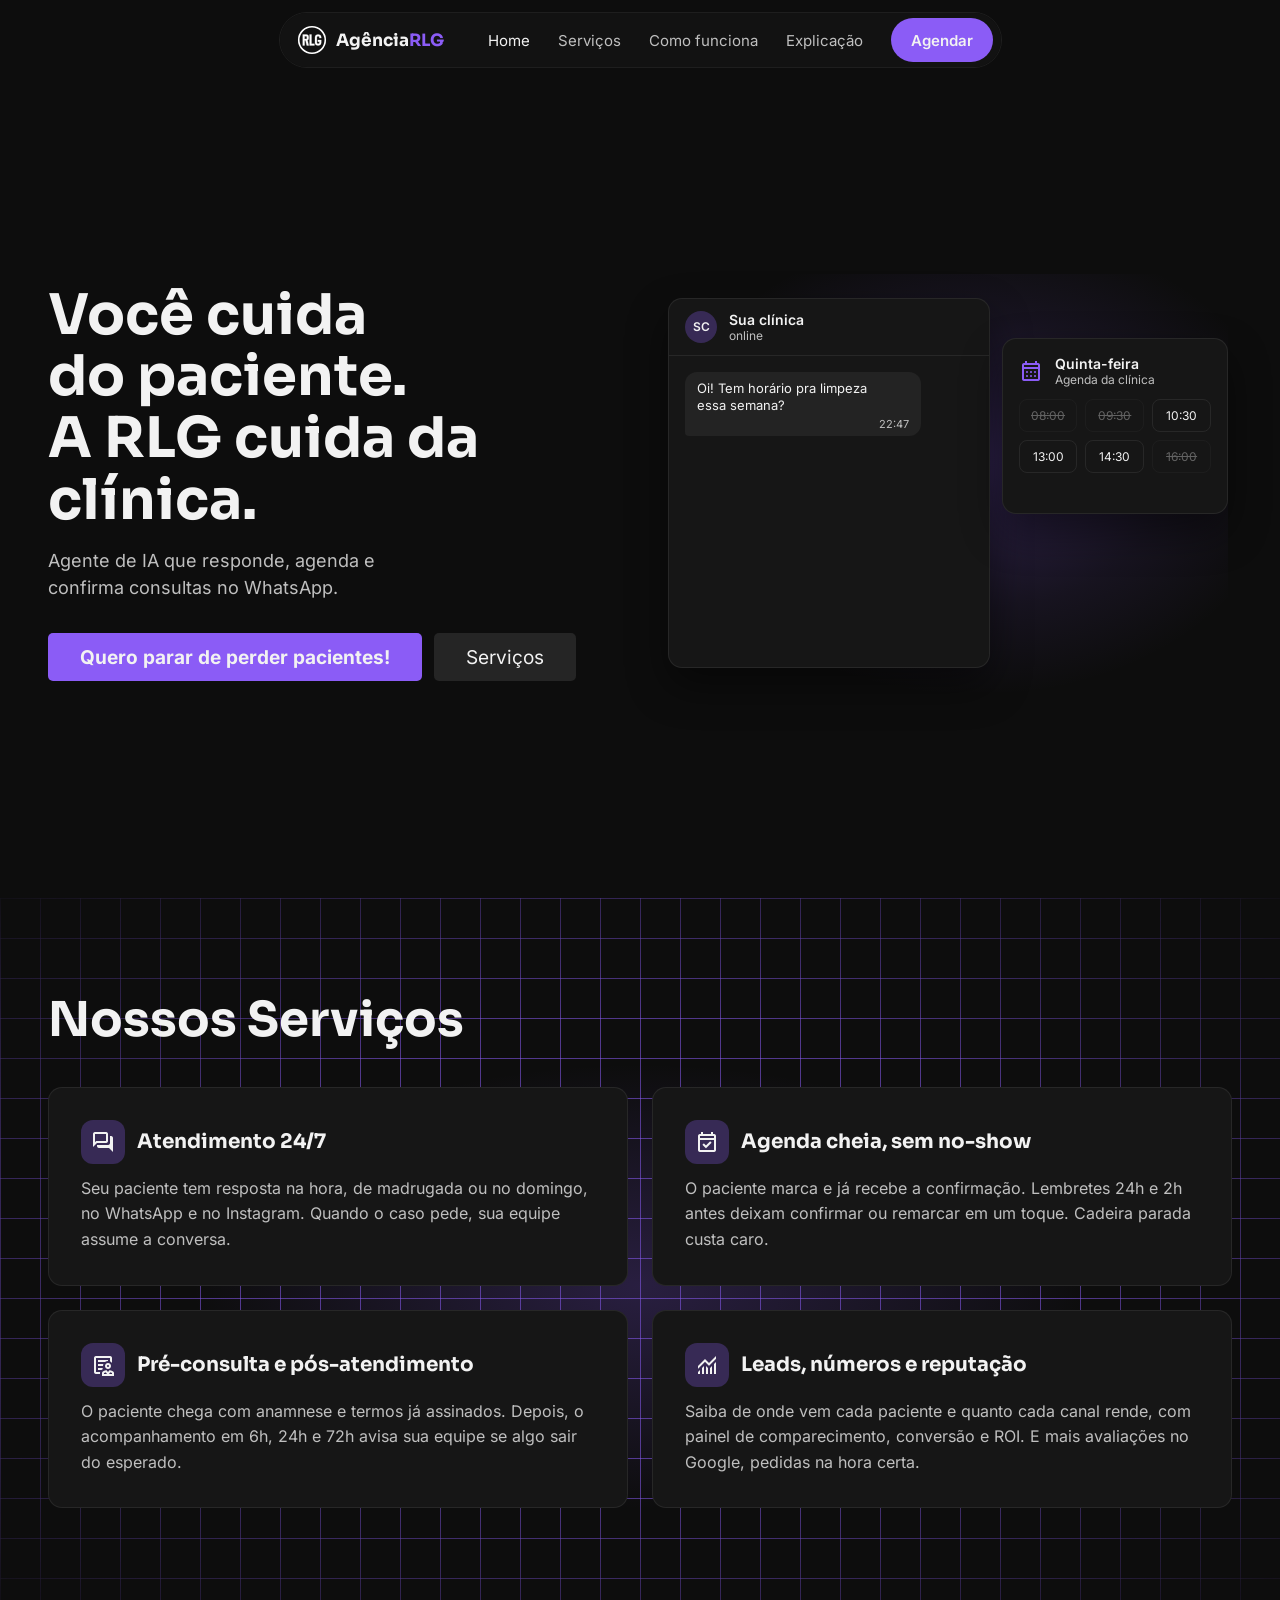
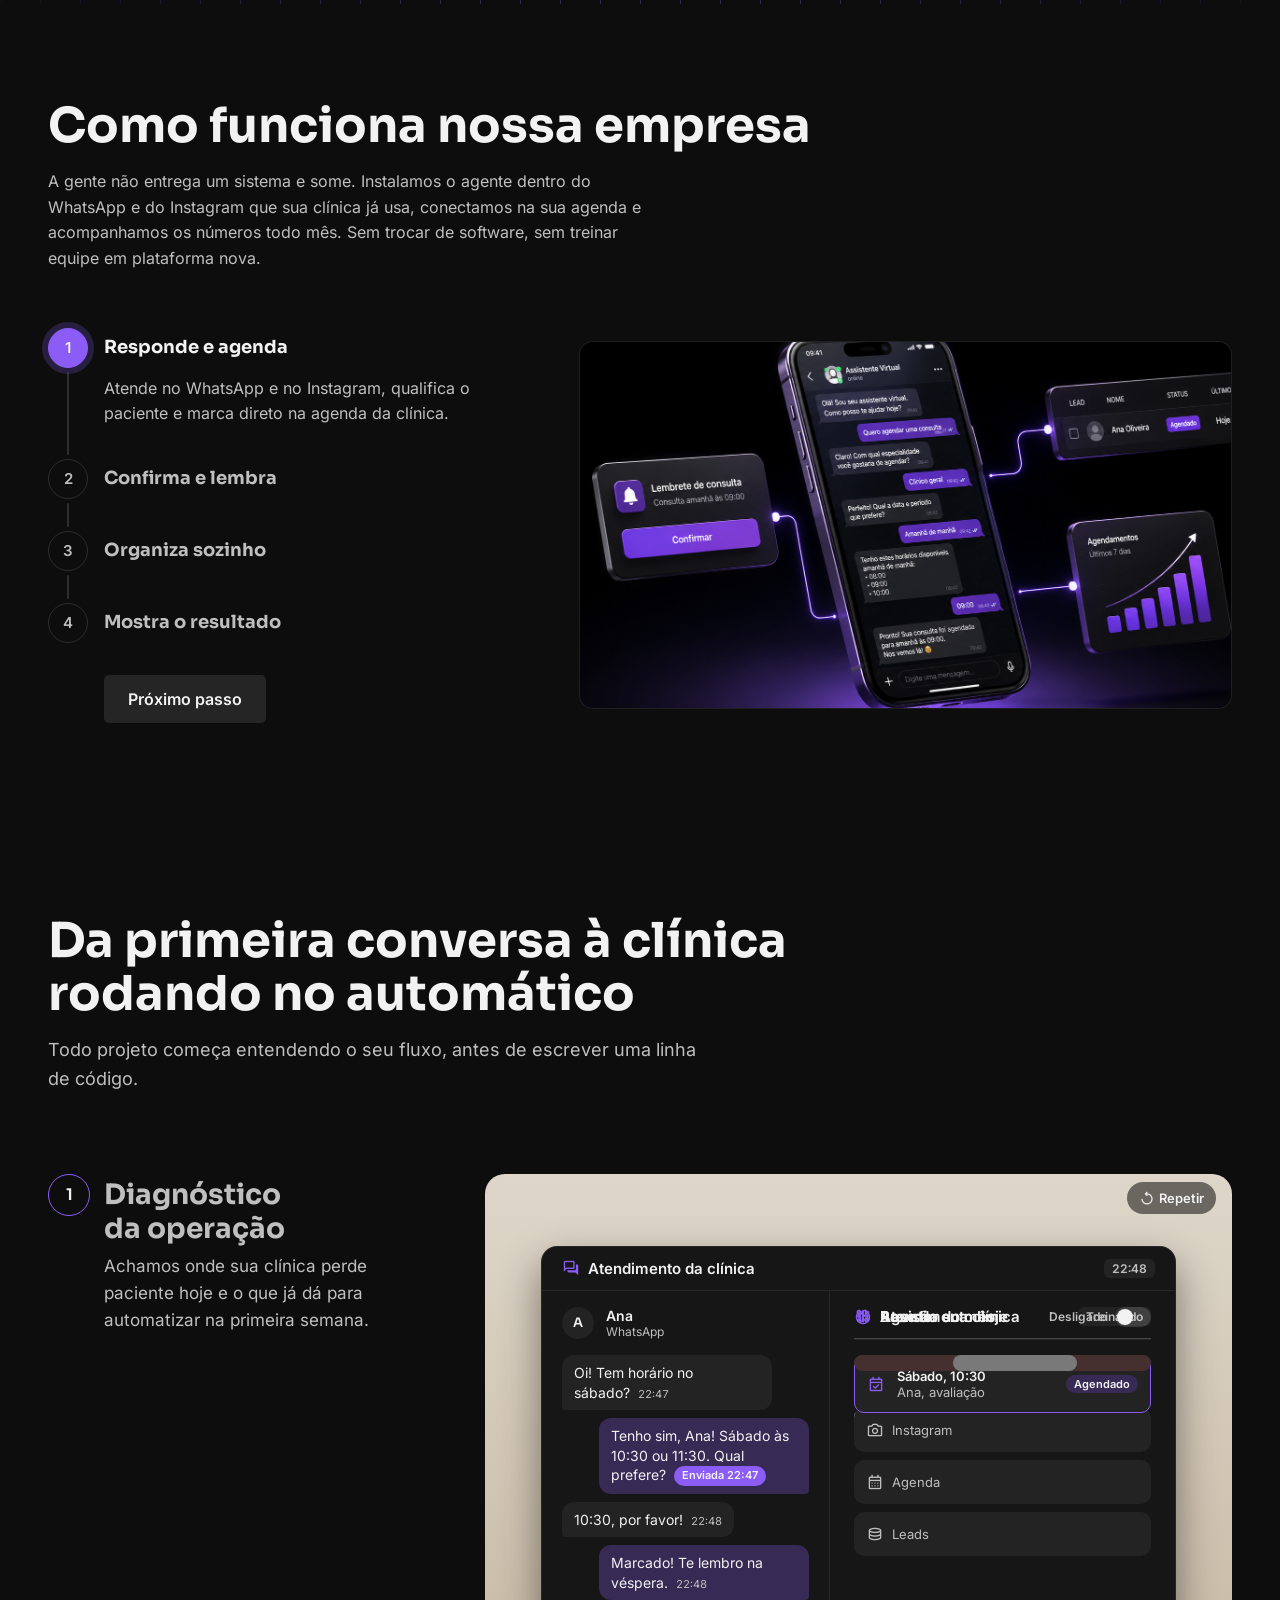
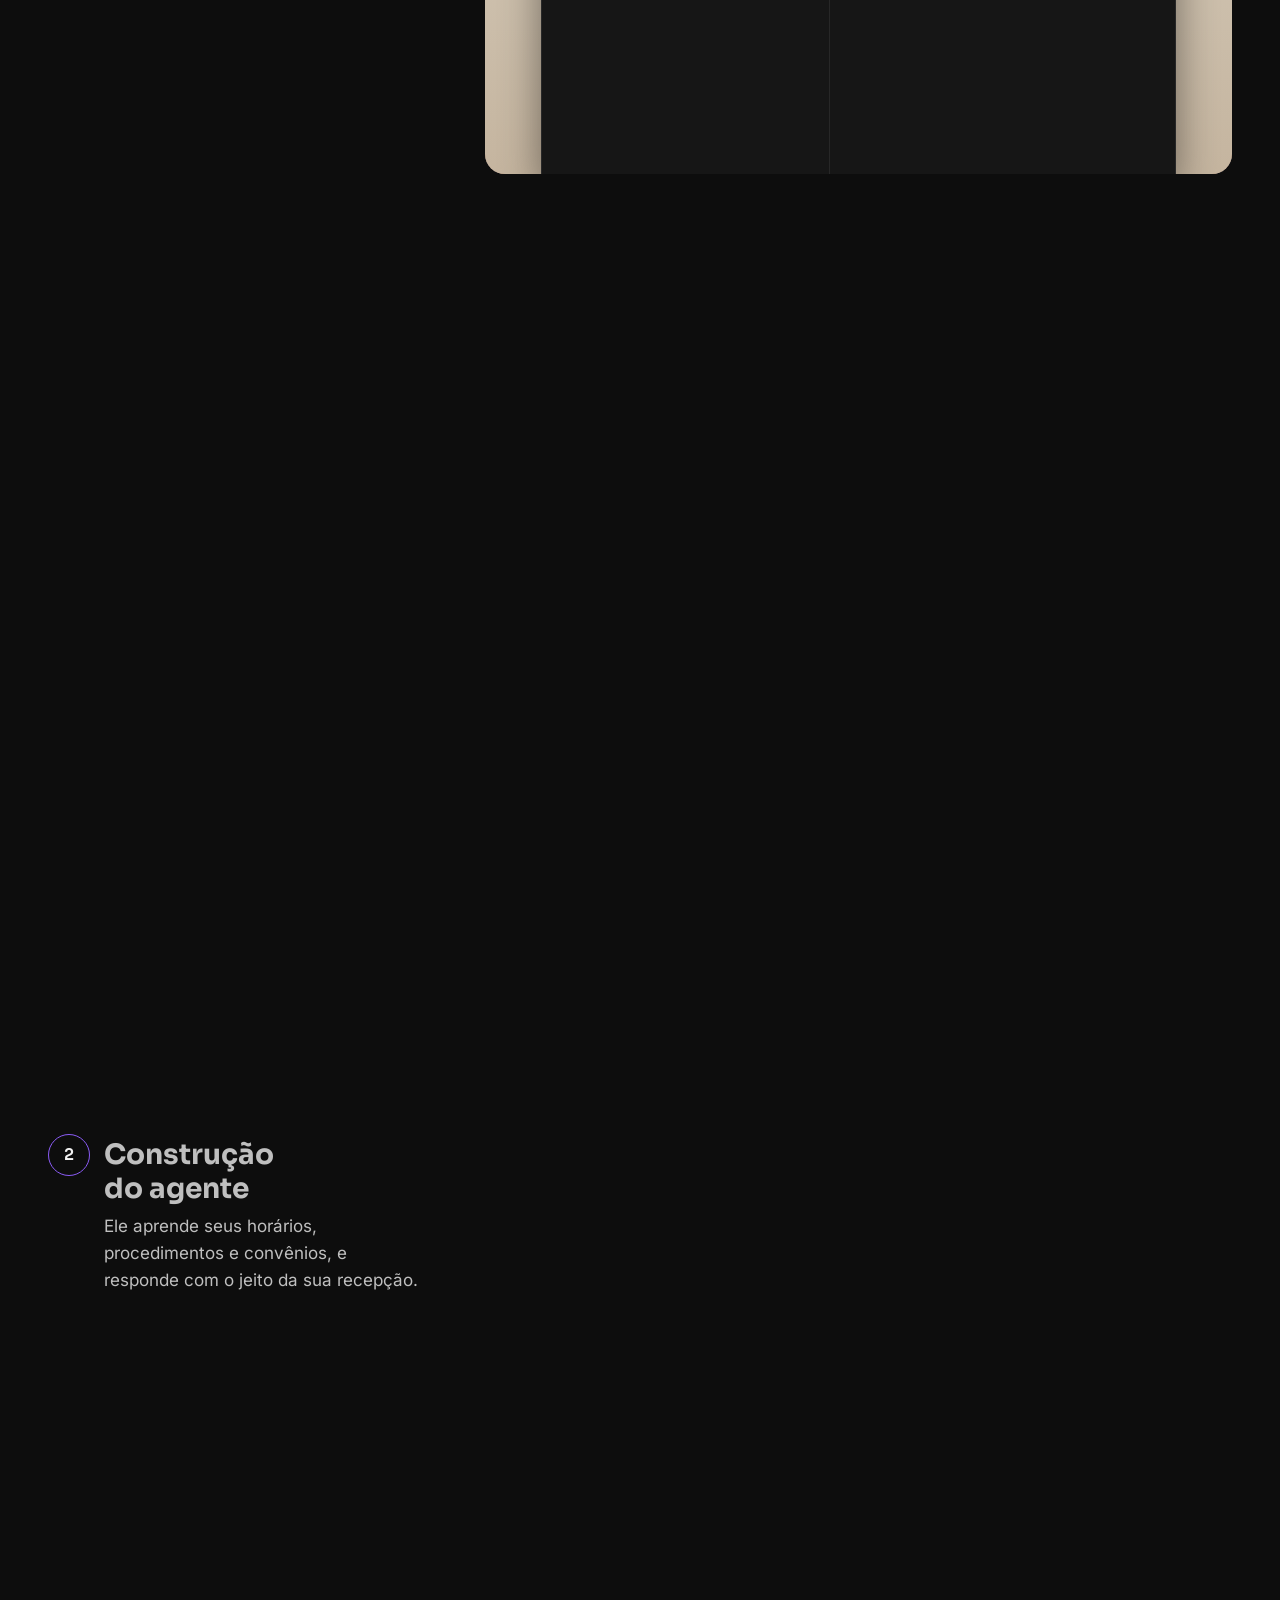
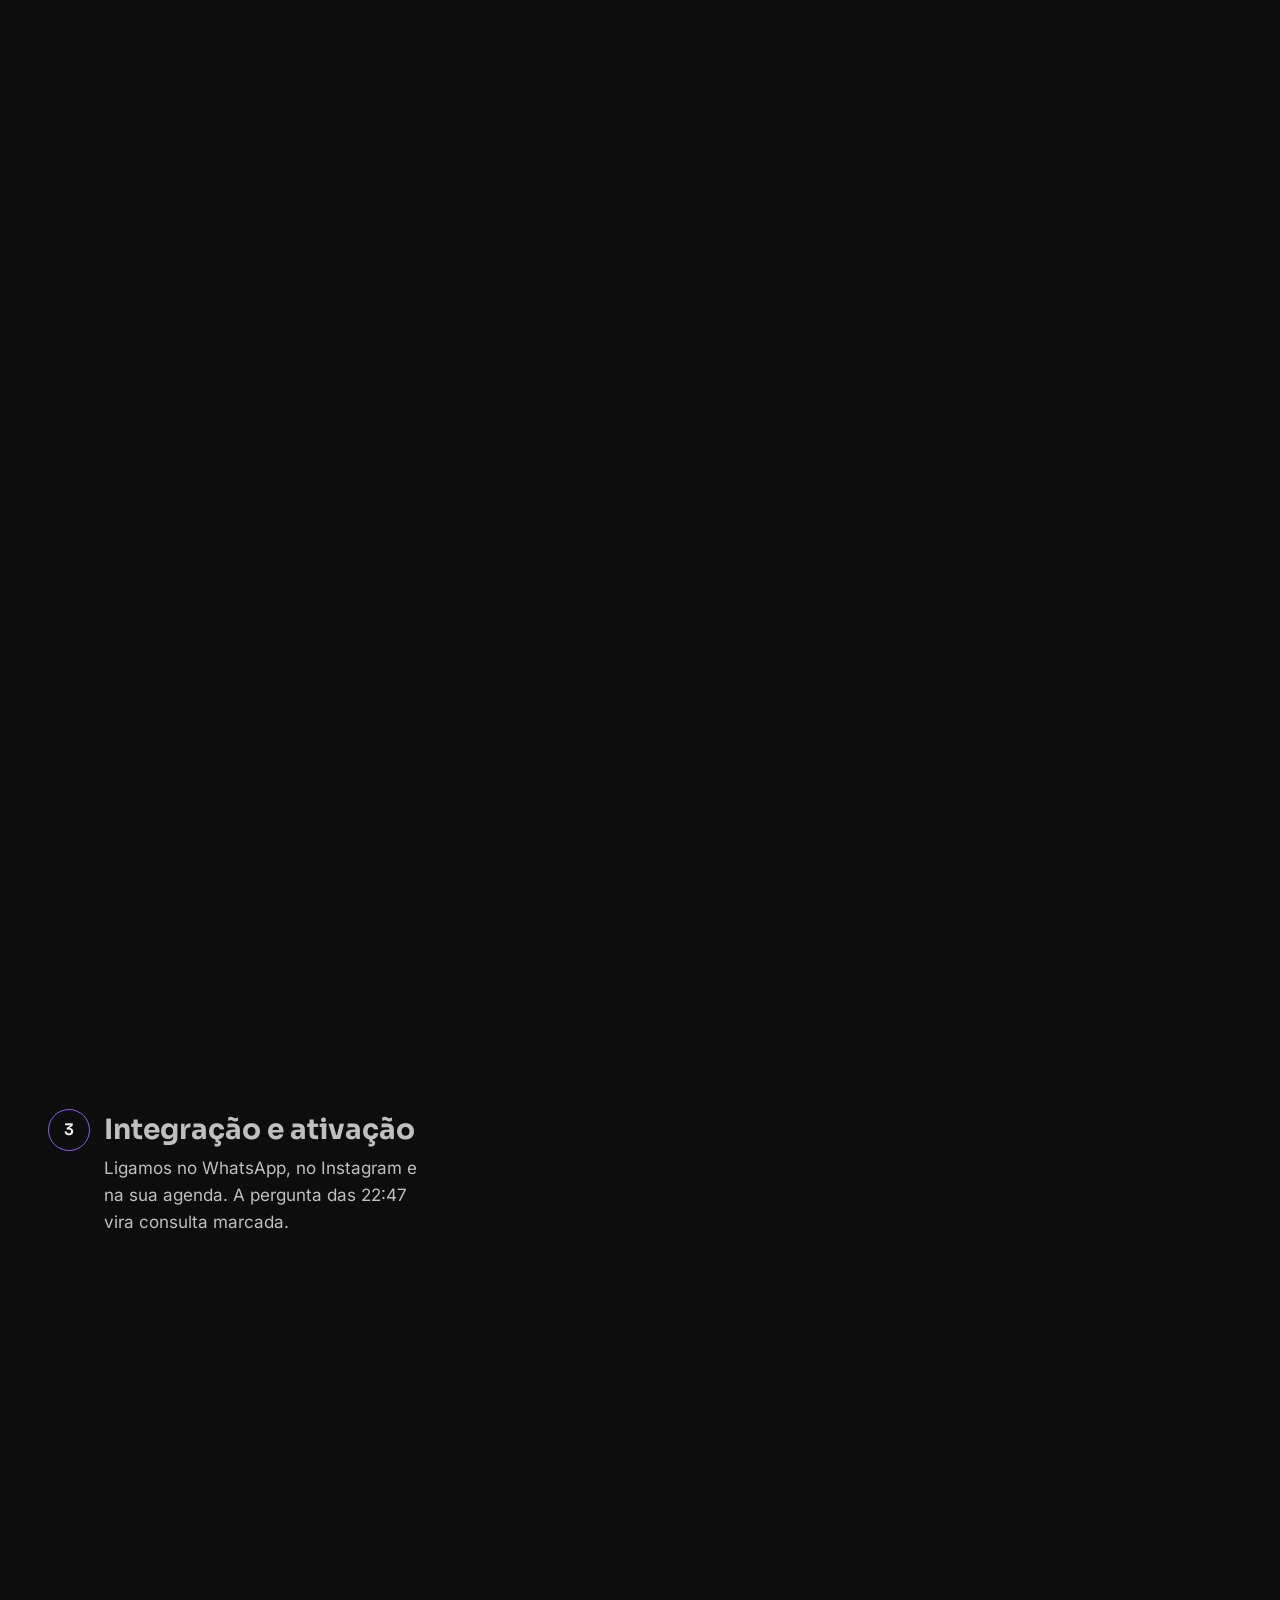
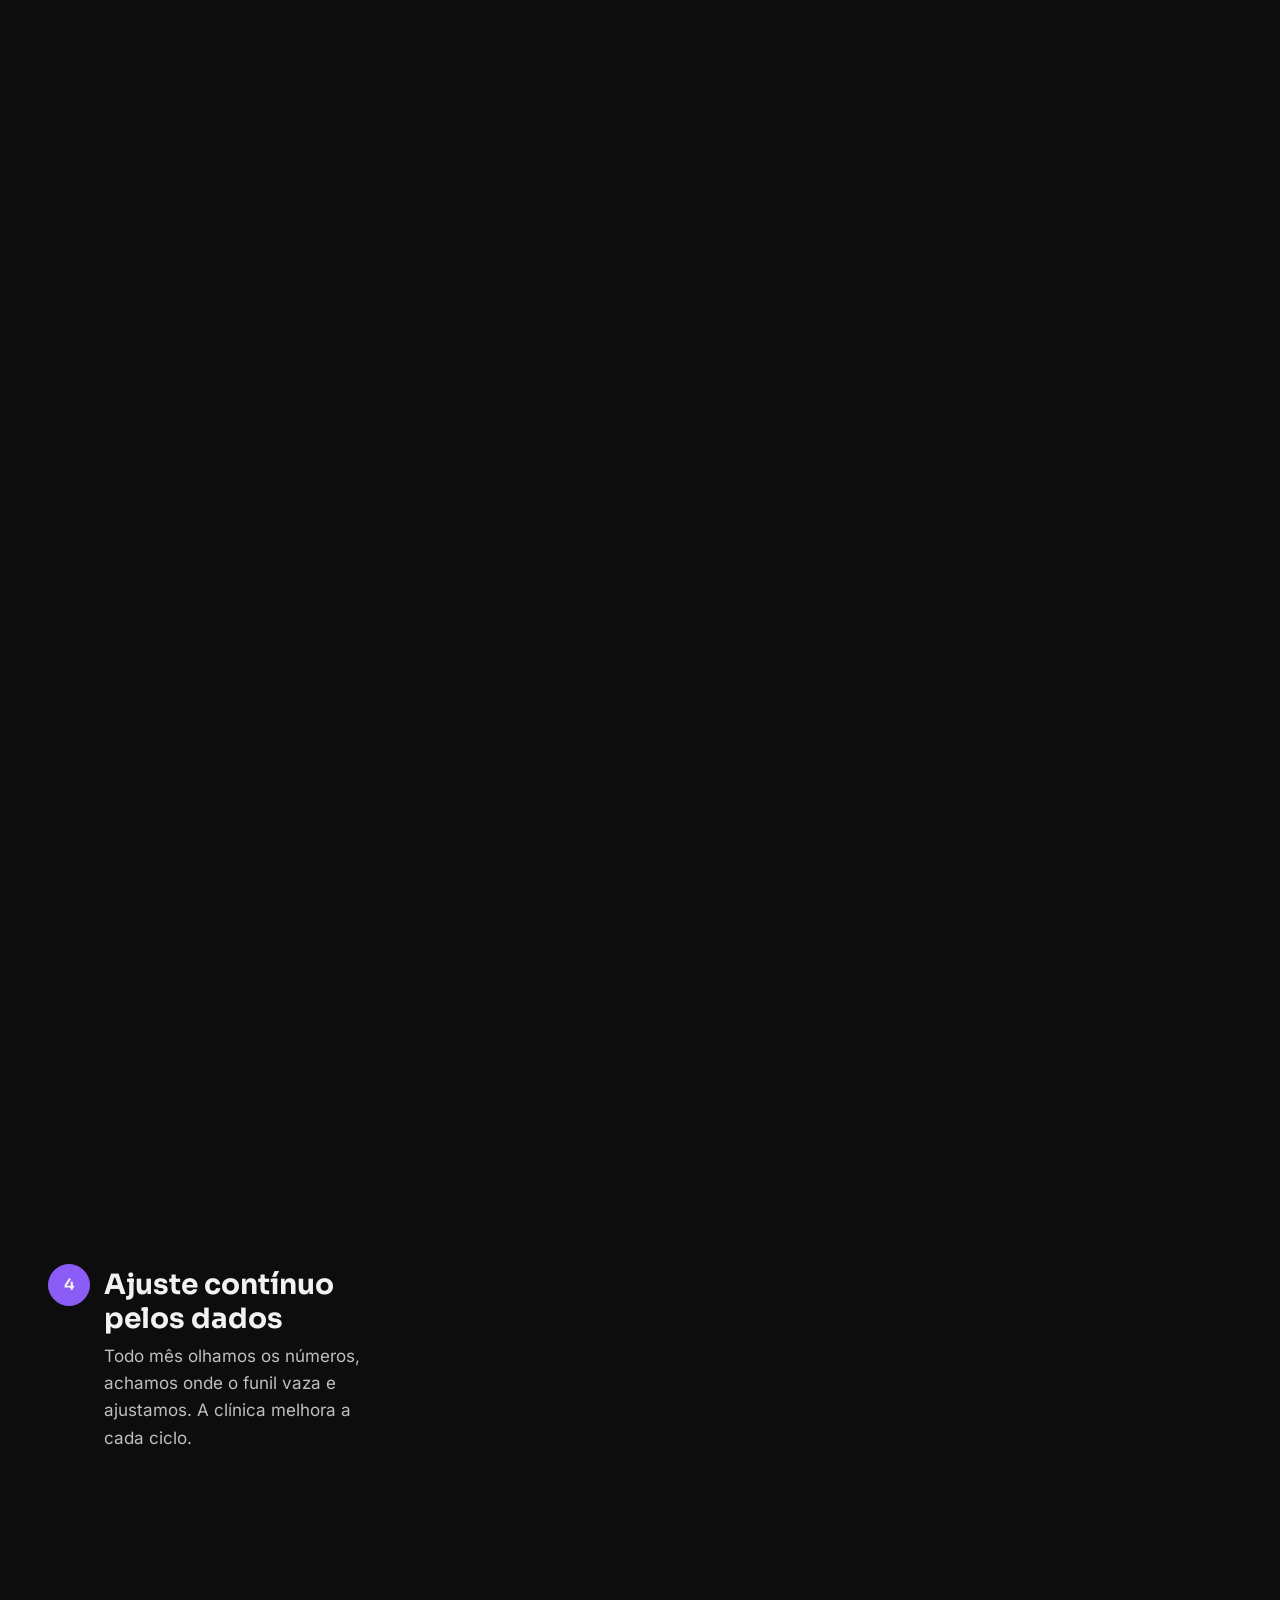
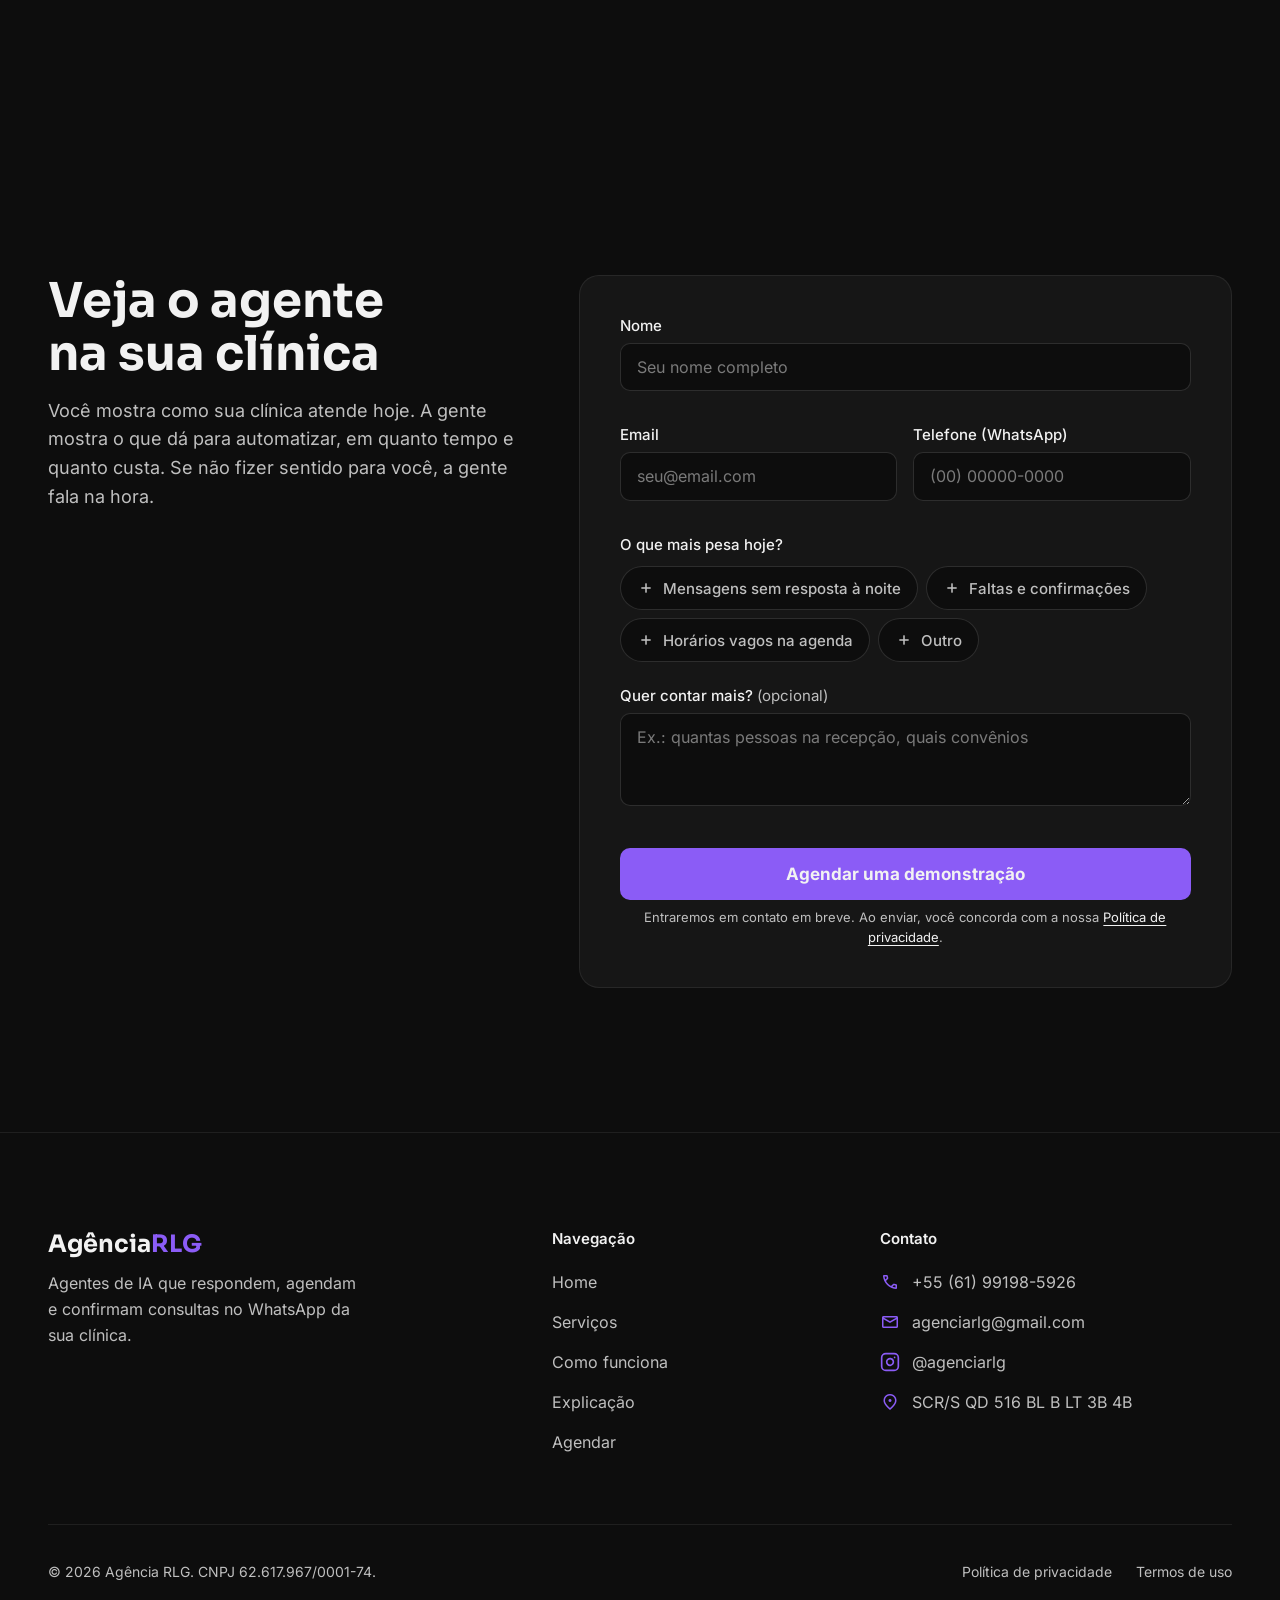
==== index.html @ c3119e82 "feat: logos oficiais da RLG no topo, favicons, icones e previa de link - Logo RLG no circulo (imagen" ====
<!DOCTYPE html>
<html lang="pt-br">
<head>
    <meta charset="UTF-8">
    <meta name="viewport" content="width=device-width, initial-scale=1.0">
    <title>Agência RLG</title>
    <meta name="description" content="Agentes de IA que respondem, agendam e confirmam consultas no WhatsApp da sua clínica.">
    <link rel="stylesheet" href="estilos/style.css">
    <link rel="stylesheet" href="estilos/telaGrande.css" media="screen">
    <link rel="stylesheet" href="estilos/home.css">
    <link rel="stylesheet" href="estilos/servicos.css">
    <link rel="stylesheet" href="estilos/como-funciona.css">
    <link rel="stylesheet" href="estilos/explicacao.css">
    <link rel="stylesheet" href="estilos/agendar.css">
    <link rel="stylesheet" href="estilos/topo.css">
    <link rel="stylesheet" href="estilos/rodape.css">
    <link rel="icon" href="imagens/logo/favicon.ico" sizes="any">
    <link rel="icon" href="imagens/logo/favicon.svg" type="image/svg+xml">
    <link rel="apple-touch-icon" href="imagens/logo/apple-touch-icon.png">
    <link rel="manifest" href="site.webmanifest">
    <meta name="theme-color" content="#0D0D0D">
    <meta property="og:type" content="website">
    <meta property="og:site_name" content="Agência RLG">
    <meta property="og:title" content="Agência RLG">
    <meta property="og:description" content="Agentes de IA que respondem, agendam e confirmam consultas no WhatsApp da sua clínica.">
    <meta property="og:url" content="https://www.agenciarlg.com/">
    <meta property="og:image" content="https://www.agenciarlg.com/imagens/logo/og-image-1200x630.png">
    <meta property="og:image:width" content="1200">
    <meta property="og:image:height" content="630">
    <meta property="og:image:alt" content="Logo da Agência RLG: as letras RLG dentro de um círculo">
    <meta name="twitter:card" content="summary_large_image">
    <!-- Fontes no próprio site (estilos/fontes.css): nenhum dado do visitante vai ao Google -->
    <link rel="preload" href="fontes/inter-latin.woff2" as="font" type="font/woff2" crossorigin>
    <link rel="preload" href="fontes/sora-latin.woff2" as="font" type="font/woff2" crossorigin>
    <link rel="stylesheet" href="estilos/fontes.css">
</head>
<body>
    <header class="topo">
        <nav class="topo-pilula" aria-label="Principal">
            <a href="#home" class="topo-marca" aria-label="Agência RLG, voltar ao início">
                <img src="imagens/logo/rlg-white.svg" alt="" width="32" height="32">
                <span class="topo-nome" aria-hidden="true">Agência<span>RLG</span></span>
            </a>

            <button id="btn-menu" class="topo-botao-menu" type="button" aria-expanded="false" aria-controls="menu-links" aria-label="Abrir menu">
                <span class="linha"></span>
                <span class="linha"></span>
                <span class="linha"></span>
            </button>

            <div id="menu-links" class="topo-menu">
                <ul class="topo-links">
                    <li><a href="#home">Home</a></li>
                    <li><a href="#servicos">Serviços</a></li>
                    <li><a href="#como-funciona">Como funciona</a></li>
                    <li><a href="#explicacao">Explicação</a></li>
                </ul>
                <span class="topo-indicador" aria-hidden="true"></span>

                <a href="#call" class="topo-cta">Agendar</a>

                <div class="topo-contato">
                    <p class="topo-contato-rotulo">Prefere falar direto?</p>
                    <a href="tel:+5561991985926"><span class="material-symbols-outlined" aria-hidden="true">call</span> +55 (61) 99198-5926</a>
                    <a href="https://www.instagram.com/agenciarlg" target="_blank" rel="noopener noreferrer">
                        <svg aria-hidden="true" xmlns="http://www.w3.org/2000/svg" width="20" height="20" viewBox="0 0 24 24" fill="none" stroke="currentColor" stroke-width="2" stroke-linecap="round" stroke-linejoin="round"><rect x="2" y="2" width="20" height="20" rx="5" ry="5"></rect><path d="M16 11.37A4 4 0 1 1 12.63 8 4 4 0 0 1 16 11.37z"></path><line x1="17.5" y1="6.5" x2="17.51" y2="6.5"></line></svg>
                        @agenciarlg
                    </a>
                </div>
            </div>
        </nav>
    </header>
    <div class="topo-veu" hidden></div>

    <main>
        <section id="home">
            <div class="home-inner">
                <div class="conteudo-home">
                    <h1 class="titulo">Você cuida do paciente.<br> A RLG cuida da clínica.</h1>
                    <p>Agente de IA que <span class="verbo" data-verbo="responde">responde</span>, <span class="verbo" data-verbo="agenda">agenda</span> e <span class="verbo" data-verbo="confirma">confirma</span> consultas no WhatsApp.</p>
                    <div class="butao">
                        <a href="#call" class="ctf">Quero parar de perder pacientes!</a>
                        <a href="#servicos" class="btn-sec">Serviços</a>
                    </div>
                </div>

                <!-- Animação: o agente responde no WhatsApp, agenda o horário e confirma.
                     Sem JS (ou com menos movimento) aparece o estado final, estático. -->
                <div class="home-visual" aria-hidden="true">
                    <div class="chat">
                        <div class="chat-topo">
                            <span class="chat-avatar">SC</span>
                            <div>
                                <p class="chat-nome">Sua clínica</p>
                                <p class="chat-status">online</p>
                            </div>
                        </div>

                        <div class="chat-corpo">
                            <div class="balao paciente surge" data-passo="1">
                                Oi! Tem horário pra limpeza essa semana?
                                <span class="hora">22:47</span>
                            </div>

                            <div class="slot-mensagem">
                                <div class="digitando surge" data-passo="2" data-ate="3"><i></i><i></i><i></i></div>
                                <div class="balao agente surge" data-passo="3" data-verbo-passo="responde">
                                    Oi, Ana! Tenho quinta às 10:30 ou 14:30. Qual fica melhor?
                                    <span class="hora">22:47</span>
                                </div>
                            </div>

                            <div class="balao paciente surge" data-passo="4">
                                10:30, por favor
                                <span class="hora">22:48</span>
                            </div>

                            <!-- Só no celular: o passo "agenda" aparece dentro da conversa -->
                            <p class="chat-agendado surge" data-passo="5">
                                <span class="material-symbols-outlined">event_available</span>
                                Consulta agendada: quinta, 10:30
                            </p>

                            <div class="slot-mensagem">
                                <div class="digitando surge" data-passo="6" data-ate="7"><i></i><i></i><i></i></div>
                                <div class="balao agente surge" data-passo="7" data-verbo-passo="confirma">
                                    Pronto, consulta confirmada! Quinta, 10:30. Te lembro na véspera.
                                    <span class="hora">22:48 <span class="material-symbols-outlined lido">done_all</span></span>
                                </div>
                            </div>
                        </div>
                    </div>

                    <div class="agenda">
                        <div class="agenda-topo">
                            <span class="material-symbols-outlined">calendar_month</span>
                            <div>
                                <p class="agenda-titulo">Quinta-feira</p>
                                <p class="agenda-sub">Agenda da clínica</p>
                            </div>
                        </div>
                        <ul class="agenda-horarios">
                            <li class="ocupado">08:00</li>
                            <li class="ocupado">09:30</li>
                            <li class="horario-alvo marca" data-passo="5" data-verbo-passo="agenda">10:30</li>
                            <li>13:00</li>
                            <li>14:30</li>
                            <li class="ocupado">16:00</li>
                        </ul>
                        <p class="agenda-marcado surge" data-passo="5"><span class="material-symbols-outlined">event_available</span> Ana, limpeza às 10:30</p>
                    </div>

                    <div class="aviso surge" data-passo="8">
                        <span class="material-symbols-outlined">notifications_active</span>
                        <div>
                            <p class="aviso-titulo">Lembrete programado</p>
                            <p class="aviso-sub">Quarta, 10:30, para a Ana</p>
                        </div>
                    </div>
                </div>
            </div>
        </section>

        <section id="servicos" class="servicos">
            <div class="servicos-inner">
                <h2 class="servicos-titulo">Nossos Serviços</h2>

                <div class="servicos-grade">
                    <article class="servico">
                        <div class="servico-topo">
                            <span class="material-symbols-outlined servico-icone" aria-hidden="true">forum</span>
                            <h3>Atendimento 24/7</h3>
                        </div>
                        <p>Seu paciente tem resposta na hora, de madrugada ou no domingo, no WhatsApp e no Instagram. Quando o caso pede, sua equipe assume a conversa.</p>
                    </article>

                    <article class="servico">
                        <div class="servico-topo">
                            <span class="material-symbols-outlined servico-icone" aria-hidden="true">event_available</span>
                            <h3>Agenda cheia, sem no-show</h3>
                        </div>
                        <p>O paciente marca e já recebe a confirmação. Lembretes 24h e 2h antes deixam confirmar ou remarcar em um toque. Cadeira parada custa caro.</p>
                    </article>

                    <article class="servico">
                        <div class="servico-topo">
                            <span class="material-symbols-outlined servico-icone" aria-hidden="true">clinical_notes</span>
                            <h3>Pré-consulta e pós-atendimento</h3>
                        </div>
                        <p>O paciente chega com anamnese e termos já assinados. Depois, o acompanhamento em 6h, 24h e 72h avisa sua equipe se algo sair do esperado.</p>
                    </article>

                    <article class="servico">
                        <div class="servico-topo">
                            <span class="material-symbols-outlined servico-icone" aria-hidden="true">monitoring</span>
                            <h3>Leads, números e reputação</h3>
                        </div>
                        <p>Saiba de onde vem cada paciente e quanto cada canal rende, com painel de comparecimento, conversão e ROI. E mais avaliações no Google, pedidas na hora certa.</p>
                    </article>
                </div>
            </div>
        </section>

        <section id="como-funciona" class="como">
            <div class="como-inner">
                <div class="como-cabecalho">
                    <h2 class="como-titulo">Como funciona nossa empresa</h2>
                    <p>A gente não entrega um sistema e some. Instalamos o agente dentro do WhatsApp e do Instagram que sua clínica já usa, conectamos na sua agenda e acompanhamos os números todo mês. Sem trocar de software, sem treinar equipe em plataforma nova.</p>
                </div>

                <div class="como-corpo">
                    <!-- Sem JS: todos os passos abertos, linhas completas e a imagem inteira.
                         Com JS (data-js na seção): um passo por vez; o clique desenha a linha
                         até o próximo e a imagem aproxima a parte daquele passo. -->
                    <div class="como-visual" data-foco="0">
                        <img src="imagens/como_funciona.png" alt="Conversa no WhatsApp agendando uma consulta, ligada por linhas ao lembrete de confirmação, ao registro do lead e ao gráfico de agendamentos" width="1672" height="941" loading="lazy" decoding="async">
                    </div>

                    <div class="como-passos">
                        <ol class="passos">
                            <li class="passo">
                                <h3>
                                    <button type="button" class="passo-gatilho" aria-controls="passo-1-texto">
                                        <span class="passo-marcador" aria-hidden="true">1</span>
                                        <span class="passo-titulo">Responde e agenda</span>
                                    </button>
                                </h3>
                                <div class="passo-texto" id="passo-1-texto">
                                    <div><p>Atende no WhatsApp e no Instagram, qualifica o paciente e marca direto na agenda da clínica.</p></div>
                                </div>
                                <span class="passo-linha" aria-hidden="true"></span>
                            </li>

                            <li class="passo">
                                <h3>
                                    <button type="button" class="passo-gatilho" aria-controls="passo-2-texto">
                                        <span class="passo-marcador" aria-hidden="true">2</span>
                                        <span class="passo-titulo">Confirma e lembra</span>
                                    </button>
                                </h3>
                                <div class="passo-texto" id="passo-2-texto">
                                    <div><p>Confirmação imediata, lembrete 24h e 2h antes. Menos falta, menos horário vago.</p></div>
                                </div>
                                <span class="passo-linha" aria-hidden="true"></span>
                            </li>

                            <li class="passo">
                                <h3>
                                    <button type="button" class="passo-gatilho" aria-controls="passo-3-texto">
                                        <span class="passo-marcador" aria-hidden="true">3</span>
                                        <span class="passo-titulo">Organiza sozinho</span>
                                    </button>
                                </h3>
                                <div class="passo-texto" id="passo-3-texto">
                                    <div><p>Todo lead cai automaticamente na planilha ou no CRM, com origem, motivo e status.</p></div>
                                </div>
                                <span class="passo-linha" aria-hidden="true"></span>
                            </li>

                            <li class="passo">
                                <h3>
                                    <button type="button" class="passo-gatilho" aria-controls="passo-4-texto">
                                        <span class="passo-marcador" aria-hidden="true">4</span>
                                        <span class="passo-titulo">Mostra o resultado</span>
                                    </button>
                                </h3>
                                <div class="passo-texto" id="passo-4-texto">
                                    <div><p>Dashboard com leads, comparecimento, conversão, CAC e ROI. Decisão com número, não com achismo.</p></div>
                                </div>
                            </li>
                        </ol>

                        <div class="passos-acoes">
                            <button type="button" class="passos-proximo">Próximo passo</button>
                            <a href="#call" class="ctf passos-cta">Quero isso na minha clínica</a>
                        </div>

                        <p class="como-aviso" aria-live="polite"></p>
                    </div>
                </div>
            </div>
        </section>

        <section id="explicacao" class="explicacao">
            <div class="exp-inner">
                <div class="exp-cabecalho">
                    <h2 class="exp-titulo">Da primeira conversa à clínica rodando no automático</h2>
                    <p>Todo projeto começa entendendo o seu fluxo, antes de escrever uma linha de código.</p>
                </div>

                <!-- Tela fixa (scripts/explicacao-anima.js): no computador, as telas de cada
                     passo vão para um palco fixo à direita e viram uma demo contínua: a mesma
                     conversa da Ana, da madrugada perdida até o resultado do mês. Cada passo
                     toca a sua cena quando chega ao meio da tela.
                     Sem JS, no celular ou com "reduzir movimento": cada passo mostra a sua
                     tela logo abaixo, já no estado final. -->
                <div class="exp-demo">
                    <ol class="exp-passos">
                        <li class="exp-passo" data-passo="1">
                            <div class="exp-passo-texto">
                                <h3>Diagnóstico da operação</h3>
                                <p>Achamos onde sua clínica perde paciente hoje e o que já dá para automatizar na primeira semana.</p>
                            </div>
                            <div class="exp-palco">
                                <div class="tela tela-mapa" data-kind="product" data-cena="mapa" aria-hidden="true">
                                    <div class="tela-topo">
                                        <span class="material-symbols-outlined">route</span> Atendimento hoje
                                        <span class="tela-relogio">09:16</span>
                                    </div>
                                    <div class="regua">
                                        <div class="regua-faixa">
                                            <span class="regua-aberto" style="--de: 8; --ate: 18"></span>
                                            <span class="regua-ana" data-surge style="--em: 22.78"></span>
                                        </div>
                                        <div class="regua-horas"><span>0h</span><span>6h</span><span>12h</span><span>18h</span><span>24h</span></div>
                                        <p class="regua-legenda">
                                            <span><i class="regua-chave regua-chave-aberto"></i>Recepção atende</span>
                                            <span><i class="regua-chave regua-chave-ana"></i>Ana, 22:47</span>
                                        </p>
                                    </div>
                                    <ol class="mapa">
                                        <li data-surge>
                                            <span class="mapa-hora">22:47</span>
                                            <span class="mapa-texto">Ana pergunta no WhatsApp se tem horário no sábado</span>
                                        </li>
                                        <li class="mapa-espera" data-surge>
                                            <span class="mapa-hora"><span class="material-symbols-outlined">bedtime</span></span>
                                            <span class="mapa-texto">A noite inteira sem resposta</span>
                                        </li>
                                        <li data-surge>
                                            <span class="mapa-hora">09:15</span>
                                            <span class="mapa-texto">Recepção responde só no dia seguinte</span>
                                        </li>
                                        <li class="mapa-perdido" data-surge>
                                            <span class="mapa-hora">09:16</span>
                                            <span class="mapa-texto"><span class="risco">Ana já marcou em outra clínica</span></span>
                                        </li>
                                    </ol>
                                    <p class="tela-achado" data-surge><span class="material-symbols-outlined">error</span> Gargalo: ninguém responde fora do horário</p>
                                </div>
                            </div>
                        </li>

                        <li class="exp-passo" data-passo="2">
                            <div class="exp-passo-texto">
                                <h3>Construção do agente</h3>
                                <p>Ele aprende seus horários, procedimentos e convênios, e responde com o jeito da sua recepção.</p>
                            </div>
                            <div class="exp-palco">
                                <div class="tela tela-base" data-kind="product" data-cena="base" aria-hidden="true">
                                    <div class="tela-topo">
                                        <span class="material-symbols-outlined">tune</span> Base da sua clínica
                                        <span class="tela-pilula" data-rotulo-fim="Pronto">Pronto</span>
                                    </div>
                                    <div class="conversa">
                                        <p class="balao balao-paciente" data-surge>Oi! Tem horário no sábado? <time>22:47</time></p>
                                    </div>
                                    <dl class="campos">
                                        <div data-campo="horarios" class="em-uso"><dt>Horários</dt><dd data-digita>Seg a sex, 8h às 18h. Sáb, 8h às 12h</dd></div>
                                        <div><dt>Procedimentos</dt><dd data-digita>Limpeza, clareamento, implante</dd></div>
                                        <div><dt>Convênios</dt><dd data-digita>Particular e convênios</dd></div>
                                        <div><dt>Tom de voz</dt><dd data-digita>Acolhedor e próximo</dd></div>
                                    </dl>
                                    <div class="vez">
                                        <div class="digitando" data-surge><i></i><i></i><i></i></div>
                                        <p class="balao balao-agente" data-surge>Tenho sim, Ana! Sábado às 10:30 ou 11:30. Qual prefere? <span class="tela-tag">Prévia</span></p>
                                    </div>
                                </div>
                            </div>
                        </li>

                        <li class="exp-passo" data-passo="3">
                            <div class="exp-passo-texto">
                                <h3>Integração e ativação</h3>
                                <p>Ligamos no WhatsApp, no Instagram e na sua agenda. A pergunta das 22:47 vira consulta marcada.</p>
                            </div>
                            <div class="exp-palco">
                                <div class="tela tela-conexoes" data-kind="product" data-cena="conexoes" data-chave="ligada" aria-hidden="true">
                                    <div class="tela-topo">
                                        <span class="material-symbols-outlined">power_settings_new</span> Agente
                                        <span class="chave-grupo"><span class="chave-rotulo">Ligado</span><span class="chave"><span class="chave-bolinha"></span></span></span>
                                    </div>
                                    <ul class="canais">
                                        <li data-estado="ok"><span class="material-symbols-outlined">forum</span> WhatsApp <span class="canal-status"><span class="spinner"></span><span class="material-symbols-outlined icone-ok">check_circle</span></span></li>
                                        <li data-estado="ok"><span class="material-symbols-outlined">photo_camera</span> Instagram <span class="canal-status"><span class="spinner"></span><span class="material-symbols-outlined icone-ok">check_circle</span></span></li>
                                        <li data-estado="ok"><span class="material-symbols-outlined">calendar_month</span> Agenda <span class="canal-status"><span class="spinner"></span><span class="material-symbols-outlined icone-ok">check_circle</span></span></li>
                                        <li data-estado="ok"><span class="material-symbols-outlined">database</span> Leads <span class="canal-status"><span class="spinner"></span><span class="material-symbols-outlined icone-ok">check_circle</span></span></li>
                                    </ul>
                                    <div class="conversa">
                                        <p class="balao balao-paciente">Oi! Tem horário no sábado? <time>22:47</time></p>
                                        <p class="balao balao-agente">Tenho sim, Ana! Sábado às 10:30 ou 11:30. Qual prefere? <span class="tela-tag tela-tag-ok" data-surge>Enviada 22:47</span></p>
                                        <div class="vez">
                                            <div class="digitando digitando-paciente" data-surge><i></i><i></i><i></i></div>
                                            <p class="balao balao-paciente" data-surge>10:30, por favor! <time>22:48</time></p>
                                        </div>
                                        <div class="vez">
                                            <div class="digitando" data-surge><i></i><i></i><i></i></div>
                                            <p class="balao balao-agente" data-surge>Marcado! Te lembro na véspera. <time>22:48</time></p>
                                        </div>
                                    </div>
                                    <div class="consulta" data-surge>
                                        <span class="material-symbols-outlined">event_available</span>
                                        <span class="consulta-texto"><strong>Sábado, 10:30</strong> Ana, avaliação</span>
                                        <span class="tela-tag tela-tag-ok" data-surge>Agendado</span>
                                    </div>
                                </div>
                            </div>
                        </li>

                        <li class="exp-passo" data-passo="4">
                            <div class="exp-passo-texto">
                                <h3>Ajuste contínuo pelos dados</h3>
                                <p>Todo mês olhamos os números, achamos onde o funil vaza e ajustamos. A clínica melhora a cada ciclo.</p>
                            </div>
                            <div class="exp-palco">
                                <div class="tela tela-revisao" data-kind="product" data-cena="revisao" data-fase="ajustado" aria-hidden="true">
                                    <div class="tela-topo">
                                        <span class="material-symbols-outlined">monitoring</span> Revisão do mês
                                    </div>
                                    <div class="consulta" data-surge>
                                        <span class="material-symbols-outlined">event_available</span>
                                        <span class="consulta-texto"><strong>Sábado, 10:30</strong> Ana, avaliação</span>
                                        <span class="tela-tag tela-tag-ok"><span class="troca" data-antes="Agendado">Confirmada</span></span>
                                    </div>
                                    <p class="grafico-legenda" data-surge>Consultas confirmadas por dia</p>
                                    <div class="barras" data-surge>
                                        <div class="barra" style="--h: 0.82"><div class="barra-area"><span class="barra-fill"></span></div><span class="barra-dia">Seg</span></div>
                                        <div class="barra" style="--h: 0.9"><div class="barra-area"><span class="barra-fill"></span></div><span class="barra-dia">Ter</span></div>
                                        <div class="barra" style="--h: 0.76"><div class="barra-area"><span class="barra-fill"></span></div><span class="barra-dia">Qua</span></div>
                                        <div class="barra" style="--h: 0.86"><div class="barra-area"><span class="barra-fill"></span></div><span class="barra-dia">Qui</span></div>
                                        <div class="barra" style="--h: 0.8"><div class="barra-area"><span class="barra-fill"></span></div><span class="barra-dia">Sex</span></div>
                                        <div class="barra barra-sab" style="--h: 0.74; --h-antes: 0.34"><div class="barra-area"><span class="barra-antes"></span><span class="barra-fill"></span></div><span class="barra-dia">Sáb</span></div>
                                    </div>
                                    <dl class="campos">
                                        <div class="campo-alerta" data-surge><dt>Onde vazava</dt><dd>Confirmação das consultas de sábado</dd></div>
                                        <div data-surge><dt>Ajuste feito</dt><dd>Lembrete extra na sexta, às 18h</dd></div>
                                        <div data-surge><dt>Próxima revisão</dt><dd>Daqui a 30 dias</dd></div>
                                    </dl>
                                </div>
                            </div>
                        </li>
                    </ol>

                    <!-- Palco fixo da demo: só existe com JS, no computador e com movimento.
                         O céu muda a cada passo (noite, madrugada, amanhecer, dia) e a janela
                         do produto é uma só: a conversa da Ana à esquerda, que vai se somando,
                         e à direita o painel do passo (as telas acima, movidas pelo script). -->
                    <div class="exp-fixo" hidden>
                        <div class="exp-fixo-palco" data-hora="1">
                            <div class="ceu" aria-hidden="true">
                                <span class="ceu-camada ceu-noite"></span>
                                <span class="ceu-camada ceu-madrugada"></span>
                                <span class="ceu-camada ceu-amanhecer"></span>
                                <span class="ceu-camada ceu-dia"></span>
                            </div>
                            <div class="app" data-kind="product" aria-hidden="true">
                                <div class="app-topo">
                                    <span class="material-symbols-outlined">forum</span> Atendimento da clínica
                                    <span class="tela-relogio app-relogio">22:47</span>
                                </div>
                                <div class="app-corpo">
                                    <div class="app-conversa">
                                        <div class="app-contato">
                                            <span class="app-avatar">A</span>
                                            <span class="app-contato-nome"><strong>Ana</strong> WhatsApp</span>
                                        </div>
                                        <div class="app-fio">
                                            <p class="balao balao-paciente" data-fio="pergunta">Oi! Tem horário no sábado? <time>22:47</time></p>
                                            <p class="app-aviso" data-fio="noite"><span class="material-symbols-outlined">bedtime</span> A noite inteira sem resposta</p>
                                            <p class="balao balao-recepcao" data-fio="tarde">Bom dia! Temos sábado às 10:30. <time>09:15</time></p>
                                            <p class="app-aviso app-aviso-perdida" data-fio="perdida"><span class="risco">Ana marcou em outra clínica</span> <time>09:16</time></p>
                                            <div class="vez" data-fio="agente">
                                                <div class="digitando"><i></i><i></i><i></i></div>
                                                <p class="balao balao-agente">Tenho sim, Ana! Sábado às 10:30 ou 11:30. Qual prefere? <span class="tela-tag app-tag-envio">Prévia</span></p>
                                            </div>
                                            <div class="vez" data-fio="escolha">
                                                <div class="digitando digitando-paciente"><i></i><i></i><i></i></div>
                                                <p class="balao balao-paciente">10:30, por favor! <time>22:48</time></p>
                                            </div>
                                            <div class="vez" data-fio="marcado">
                                                <div class="digitando"><i></i><i></i><i></i></div>
                                                <p class="balao balao-agente">Marcado! Te lembro na véspera. <time>22:48</time></p>
                                            </div>
                                            <div class="consulta" data-fio="consulta">
                                                <span class="material-symbols-outlined">event_available</span>
                                                <span class="consulta-texto"><strong>Sábado, 10:30</strong> Ana, avaliação</span>
                                                <span class="tela-tag tela-tag-ok">Agendado</span>
                                            </div>
                                            <div class="vez" data-fio="lembrete">
                                                <div class="digitando"><i></i><i></i><i></i></div>
                                                <p class="balao balao-agente">Oi, Ana! Amanhã, sábado, às 10:30. Posso confirmar? <time>18:00</time></p>
                                            </div>
                                            <div class="vez" data-fio="confirma">
                                                <div class="digitando digitando-paciente"><i></i><i></i><i></i></div>
                                                <p class="balao balao-paciente">Pode, até amanhã! <time>18:02</time></p>
                                            </div>
                                        </div>
                                    </div>
                                    <div class="app-painel"></div>
                                </div>
                            </div>
                            <button type="button" class="exp-repetir"><span class="material-symbols-outlined" aria-hidden="true">replay</span> Repetir</button>
                        </div>
                    </div>
                </div>
            </div>
        </section>

        <section id="call" class="agendar">
            <div class="agendar-inner">
                <div class="agendar-texto">
                    <h2 class="agendar-titulo">Veja o agente na sua clínica</h2>
                    <p>Você mostra como sua clínica atende hoje. A gente mostra o que dá para automatizar, em quanto tempo e quanto custa. Se não fizer sentido para você, a gente fala na hora.</p>
                </div>

                <div class="agendar-caixa">
                    <!-- Envio em scripts/script.js (API Gateway -> Lambda). A Lambda exige
                         nome, email, telefone e motivo; o motivo é montado com os chips
                         marcados mais o texto opcional. -->
                    <form id="formulario-call" class="agendar-form" action="" method="post" novalidate>
                        <div class="campo">
                            <label for="nome">Nome</label>
                            <input type="text" id="nome" name="nome" placeholder="Seu nome completo" autocomplete="name" maxlength="100" required aria-describedby="nome-erro">
                            <p class="campo-erro" id="nome-erro"></p>
                        </div>

                        <div class="campo-dupla">
                            <div class="campo">
                                <label for="email">Email</label>
                                <input type="email" id="email" name="email" placeholder="seu@email.com" autocomplete="email" inputmode="email" maxlength="150" required aria-describedby="email-erro">
                                <p class="campo-erro" id="email-erro"></p>
                            </div>

                            <div class="campo">
                                <label for="telefone">Telefone (WhatsApp)</label>
                                <input type="tel" id="telefone" name="telefone" placeholder="(00) 00000-0000" autocomplete="tel" inputmode="tel" maxlength="30" required aria-describedby="telefone-erro">
                                <p class="campo-erro" id="telefone-erro"></p>
                            </div>
                        </div>

                        <fieldset class="campo chips" aria-describedby="motivo-erro">
                            <legend>O que mais pesa hoje?</legend>
                            <div class="chips-lista">
                                <label class="chip"><input type="checkbox" name="pesa" value="Mensagens sem resposta à noite"><span>Mensagens sem resposta à noite</span></label>
                                <label class="chip"><input type="checkbox" name="pesa" value="Faltas e confirmações"><span>Faltas e confirmações</span></label>
                                <label class="chip"><input type="checkbox" name="pesa" value="Horários vagos na agenda"><span>Horários vagos na agenda</span></label>
                                <label class="chip"><input type="checkbox" name="pesa" value="Outro" aria-controls="outro-campo"><span>Outro</span></label>
                            </div>
                            <!-- aparece só com "Outro" marcado (CSS :has, funciona sem JS) -->
                            <div class="campo chip-outro" id="outro-campo">
                                <label for="outro">Qual?</label>
                                <input type="text" id="outro" name="outro" placeholder="Ex.: paciente que some depois do orçamento" maxlength="150" aria-describedby="outro-erro">
                                <p class="campo-erro" id="outro-erro"></p>
                            </div>
                        </fieldset>

                        <div class="campo">
                            <label for="motivo">Quer contar mais? <span class="campo-opcional">(opcional)</span></label>
                            <textarea id="motivo" name="motivo" rows="3" placeholder="Ex.: quantas pessoas na recepção, quais convênios" maxlength="1800" aria-describedby="motivo-erro"></textarea>
                            <p class="campo-erro" id="motivo-erro"></p>
                        </div>

                        <button type="submit" class="agendar-botao">Agendar uma demonstração</button>
                        <p class="agendar-nota">Entraremos em contato em breve. Ao enviar, você concorda com a nossa <a href="privacidade.html">Política de privacidade</a>.</p>
                        <p class="agendar-status" role="status" aria-live="polite"></p>
                    </form>

                    <div class="agendar-sucesso" tabindex="-1" hidden>
                        <span class="material-symbols-outlined" aria-hidden="true">check_circle</span>
                        <h3 class="agendar-sucesso-titulo">Recebemos seus dados!</h3>
                        <p>Entraremos em contato em breve.</p>
                    </div>
                </div>
            </div>
        </section>
    </main>

    <footer class="rodape">
        <div class="rodape-inner">
            <div class="rodape-marca">
                <a href="#home" class="rodape-logo" aria-label="Agência RLG, voltar ao início">Agência<span>RLG</span></a>
                <p>Agentes de IA que respondem, agendam e confirmam consultas no WhatsApp da sua clínica.</p>
            </div>

            <div class="rodape-coluna" role="navigation" aria-label="Seções do site">
                <h2 class="rodape-rotulo">Navegação</h2>
                <ul>
                    <li><a href="#home">Home</a></li>
                    <li><a href="#servicos">Serviços</a></li>
                    <li><a href="#como-funciona">Como funciona</a></li>
                    <li><a href="#explicacao">Explicação</a></li>
                    <li><a href="#call">Agendar</a></li>
                </ul>
            </div>

            <div class="rodape-coluna">
                <h2 class="rodape-rotulo">Contato</h2>
                <ul class="rodape-contato">
                    <li>
                        <span class="material-symbols-outlined" aria-hidden="true">call</span>
                        <a href="tel:+5561991985926">+55 (61) 99198-5926</a>
                    </li>
                    <li>
                        <span class="material-symbols-outlined" aria-hidden="true">mail</span>
                        <a href="mailto:agenciarlg@gmail.com">agenciarlg@gmail.com</a>
                    </li>
                    <li>
                        <svg class="rodape-icone-svg" aria-hidden="true" xmlns="http://www.w3.org/2000/svg" width="20" height="20" viewBox="0 0 24 24" fill="none" stroke="currentColor" stroke-width="2" stroke-linecap="round" stroke-linejoin="round">
                            <rect x="2" y="2" width="20" height="20" rx="5" ry="5"></rect>
                            <path d="M16 11.37A4 4 0 1 1 12.63 8 4 4 0 0 1 16 11.37z"></path>
                            <line x1="17.5" y1="6.5" x2="17.51" y2="6.5"></line>
                        </svg>
                        <a href="https://www.instagram.com/agenciarlg" target="_blank" rel="noopener noreferrer">@agenciarlg</a>
                    </li>
                    <li>
                        <span class="material-symbols-outlined" aria-hidden="true">location_on</span>
                        <span>SCR/S QD 516 BL B LT 3B 4B</span>
                    </li>
                </ul>
            </div>
        </div>

        <div class="rodape-base">
            <p>&copy; 2026 Agência RLG. CNPJ 62.617.967/0001-74.</p>
            <ul class="rodape-legal">
                <li><a href="privacidade.html">Política de privacidade</a></li>
                <li><a href="termos.html">Termos de uso</a></li>
            </ul>
        </div>
    </footer>

    <script src="scripts/script.js"></script>
    <script src="scripts/home-anima.js"></script>
    <script src="scripts/como-funciona.js"></script>
    <script src="scripts/explicacao-anima.js"></script>
</body>
</html>
---- estilos/style.css ----
@charset 'UTF-8';

:root {

    --cor-1: #0D0D0D;
    --cor-2: #F2F2F2;
    --cor-3: #BFBFBF;
    --cor-detalhe: #8B5CF6;
    --cor-hover: #9064f7;
    --cor-sub-detalhe: #3B82F6;
    --cor-nav: #0d0d0dbe;
    --cor-vidro: rgba(242, 242, 242, 0.1);
    --cor-vidro-hover: rgba(242, 242, 242, 0.2);
    --cor-superficie: #161616;
    --cor-superficie-2: #232323;
    --cor-borda: rgba(242, 242, 242, 0.08);
    --cor-detalhe-suave: color-mix(in srgb, var(--cor-detalhe) 28%, var(--cor-superficie));
    --sombra-card: 0 18px 40px rgba(0, 0, 0, 0.45);
    --cor-grade: color-mix(in srgb, var(--cor-detalhe) 55%, transparent);
    --cor-brilho: color-mix(in srgb, var(--cor-detalhe) 22%, transparent);
    --cor-trilha: rgba(242, 242, 242, 0.14);
    --cor-perigo: #F87171;
    --cor-vidro-escuro: rgba(13, 13, 13, 0.55);
    --cor-vidro-escuro-hover: rgba(13, 13, 13, 0.75);
    --cor-pilula: rgba(22, 22, 22, 0.72);
    --cor-veu: rgba(0, 0, 0, 0.6);

    /* Formulário do Agendar */
    --cor-campo: var(--cor-1);
    --cor-placeholder: #7A7A7A;
    --cor-chip-marcado: color-mix(in srgb, var(--cor-detalhe) 22%, var(--cor-superficie));

    /* Céu da Explicação: da noite em que a Ana fica sem resposta ao dia da revisão do mês */
    --ceu-noite-1: oklch(15% 0.035 262);
    --ceu-noite-2: oklch(28% 0.065 258);
    --ceu-madrugada-1: oklch(20% 0.03 248);
    --ceu-madrugada-2: oklch(33% 0.045 240);
    --ceu-amanhecer-1: oklch(27% 0.03 35);
    --ceu-amanhecer-2: oklch(55% 0.085 52);
    --ceu-dia-1: oklch(88% 0.02 85);
    --ceu-dia-2: oklch(78% 0.035 75);

    --fonte-titulo: 'Sora', Arial, Helvetica, sans-serif;
    --fonte-texto: 'Inter', Arial, Helvetica, sans-serif;
    --fonte-icone: 'Material Symbols Outlined';

}

* {
    margin: 0;
    padding: 0;
    box-sizing: border-box;
}

html {
    scroll-behavior: smooth;
    overflow-x: clip;
}

body {
    overflow-x: clip;
    background-color: var(--cor-1);
    font-family: 'Inter', Arial, Helvetica, sans-serif;
}

h1, h2, h3 {
    font-family: 'Sora', Arial, Helvetica, sans-serif;
}

section {
    scroll-margin-top: 88px; /* a pílula do topo: 12px + 56px + respiro */
}


/* Links: base global */
a {
    text-decoration: none;
    color: var(--cor-3);
}

/* Botão roxo principal (topo da página e Como funciona; cada seção ajusta o tamanho) */
a.ctf {
    background-color: var(--cor-detalhe);
    padding: 16px 48px;
    border-radius: 5px;
    color: var(--cor-2);
    font-weight: bold;
    transition: background-color 220ms ease-out;
}

a.ctf:hover {
    background-color: var(--cor-hover);
    color: var(--cor-2);
}

/* Barra de navegação: os estilos ficam em estilos/topo.css */

/* Home: os estilos da home ficam em estilos/home.css */

.titulo {
    color: var(--cor-2);
    font-weight: bold;
    font-size:xx-large;
    margin-bottom: 20px;
}

/* Como funciona: os estilos ficam em estilos/como-funciona.css */

/* Serviços: os estilos ficam em estilos/servicos.css */

/* Explicação: os estilos ficam em estilos/explicacao.css */

/* Call (Agendar): os estilos ficam em estilos/agendar.css */

/* Rodapé: os estilos ficam em estilos/rodape.css */
---- estilos/telaGrande.css ----
@charset 'UTF-8';

@media (min-width: 768px) {
    
    /* Barra de navegação: ajustes de tela grande ficam em estilos/topo.css */

    /* home: ajustes de tela grande ficam em estilos/home.css */

    /* Como funciona: ajustes de tela grande ficam em estilos/como-funciona.css */

    /* Serviços: ajustes de tela grande ficam em estilos/servicos.css */

    /* Explicação: ajustes de tela grande ficam em estilos/explicacao.css */

    /* Call (Agendar): ajustes de tela grande ficam em estilos/agendar.css */

    /* Rodapé: ajustes de tela grande ficam em estilos/rodape.css */
}
---- estilos/home.css ----
/* Hallmark · shape: kept · genre: atmospheric · theme: brand · redesign: full (escopo: só o hero #home) · hero: Stage, texto à esquerda e animação à direita, empilhado no mobile · nav: kept · footer: kept · signature: a frase encenada; uma conversa no WhatsApp às 22:47 em que o agente responde, marca o horário na agenda e confirma, e cada verbo da frase acende no seu passo
 * axes: preto/Sora/roxo · posture: stage · contrast: pass · fold: pass · v2.0.0 */
/* Hallmark · pre-emit critique: P4 H5 E4 S4 R5 V3 · weakest: V, o layout texto+animação segue a referência pedida pelo usuário; a animação encena a própria frase do hero (responde, agenda, confirma), o que só a RLG pode mostrar */
/* Hallmark · dismissed 58 · o h1 "Você cuida do paciente. A RLG cuida da clínica." é a frase da marca RLG e foi mantido a pedido do dono */
/* Hallmark · reworded o parágrafo do hero (70 palavras) para "Agente de IA que responde, agenda e confirma consultas no WhatsApp." · 58 pede uma frase no hero; o texto longo já está em Serviços */
/* Hallmark · waive 49b · a.ctf "Quero parar de perder pacientes!" quebra em 2 linhas só abaixo de ~400px · o rótulo é a chamada da RLG e o texto em 19px negrito é o que garante o contraste no roxo da marca */

/* =========================================================
   HOME (hero) - mobile first
   Base: celular. Ajustes de tela maior no @media no fim.
   ========================================================= */

section#home {
    padding: 48px 20px 64px;
}

#home .home-inner {
    display: grid;
    grid-template-columns: minmax(0, 1fr);
    gap: 40px;
    max-width: 1200px;
    margin-inline: auto;
}

/* ---------- Texto ---------- */

#home .conteudo-home {
    min-width: 0;
}

#home .titulo {
    font-family: var(--fonte-titulo);
    font-size: clamp(2rem, 1.25rem + 3.5vw, 3.5rem);
    line-height: 1.1;
    margin-bottom: 16px;
    text-wrap: balance;
    overflow-wrap: break-word;
    min-width: 0;
}

#home .conteudo-home > p {
    font-family: var(--fonte-texto);
    color: var(--cor-3);
    font-size: 1.125rem;
    line-height: 1.5;
    max-width: 34ch;
    margin-bottom: 32px;
}

/* ---------- Botões ---------- */

#home .butao {
    display: flex;
    flex-direction: column;
    gap: 12px;
}

#home .butao a {
    display: inline-flex;
    align-items: center;
    justify-content: center;
    min-height: 48px;
    padding: 12px 16px;
    border-radius: 5px;
    font-family: var(--fonte-texto);
    text-align: center;
    text-wrap: balance;
    transition-property: background-color, box-shadow, transform;
    transition-duration: 0.3s;
    transition-timing-function: ease;
}

/* Texto grande (19px, negrito) para o branco sobre o roxo da marca
   passar no contraste de texto grande (3:1) */
#home a.ctf {
    font-size: 1.1875rem;
    font-weight: 700;
}

#home a.btn-sec {
    font-size: 1.1875rem;
    background-color: var(--cor-vidro);
    color: var(--cor-2);
}

#home a.btn-sec:hover {
    background-color: var(--cor-vidro-hover);
}

#home .butao a:focus-visible {
    outline: 2px solid var(--cor-2);
    outline-offset: 3px;
    transition: none;
}

#home .butao a:active {
    transform: translateY(1px);
}

/* ---------- Animação: o agente responde, agenda e confirma ----------
   Sem JS ou com menos movimento, tudo aparece no estado final (estático).
   O script adiciona data-js e vai marcando cada passo com .visivel. */

#home .home-visual {
    display: grid;
    grid-template-columns: repeat(12, minmax(0, 1fr));
    gap: 12px;
    width: 100%;
    max-width: 440px;
    margin-inline: auto;
    padding: 24px 0;
    font-family: var(--fonte-texto);
    background: radial-gradient(ellipse at 55% 45%,
        color-mix(in srgb, var(--cor-detalhe) 28%, transparent) 0%,
        color-mix(in srgb, var(--cor-detalhe) 8%, transparent) 45%,
        transparent 72%);
}

#home .home-visual p {
    margin: 0;
}

#home .chat,
#home .agenda,
#home .aviso {
    background-color: var(--cor-superficie);
    border: 1px solid var(--cor-borda);
    border-radius: 14px;
    box-shadow: var(--sombra-card);
}

/* --- Conversa --- */

#home .chat {
    grid-column: 1 / 13;
    grid-row: 1;
    overflow: clip;
}

#home .chat-topo {
    display: flex;
    align-items: center;
    gap: 12px;
    padding: 12px 16px;
    border-bottom: 1px solid var(--cor-borda);
}

#home .chat-avatar {
    display: grid;
    place-items: center;
    width: 32px;
    height: 32px;
    border-radius: 50%;
    background-color: var(--cor-detalhe-suave);
    color: var(--cor-2);
    font-size: 0.75rem;
    font-weight: 600;
}

#home .chat-nome,
#home .agenda-titulo,
#home .aviso-titulo {
    color: var(--cor-2);
    font-size: 0.875rem;
    font-weight: 600;
}

#home .chat-status,
#home .agenda-sub,
#home .aviso-sub {
    color: var(--cor-3);
    font-size: 0.75rem;
}

#home .chat-corpo {
    display: flex;
    flex-direction: column;
    gap: 8px;
    padding: 16px;
}

#home .balao {
    max-width: 82%;
    padding: 8px 12px 4px;
    border-radius: 12px;
    color: var(--cor-2);
    font-size: 0.8125rem;
    line-height: 1.35;
}

#home .balao.paciente {
    align-self: flex-start;
    background-color: var(--cor-superficie-2);
    border-bottom-left-radius: 4px;
}

#home .balao.agente {
    background-color: var(--cor-detalhe-suave);
    border-bottom-right-radius: 4px;
}

#home .hora {
    display: block;
    margin-top: 2px;
    color: var(--cor-3);
    font-size: 0.6875rem;
    text-align: right;
}

#home .hora .lido {
    font-size: 0.875rem;
    color: var(--cor-sub-detalhe);
    vertical-align: -3px;
}

/* Bolha do agente e "digitando" ocupam o mesmo lugar: nada pula na tela */
#home .slot-mensagem {
    display: grid;
    justify-items: end;
}

#home .slot-mensagem > * {
    grid-area: 1 / 1;
}

#home .digitando {
    align-self: start;
    display: flex;
    gap: 4px;
    padding: 12px 16px;
    border-radius: 12px;
    border-bottom-right-radius: 4px;
    background-color: var(--cor-detalhe-suave);
    visibility: hidden;
}

#home .digitando i {
    width: 6px;
    height: 6px;
    border-radius: 50%;
    background-color: var(--cor-3);
    animation: digitando 1s ease-in-out infinite;
}

#home .digitando i:nth-child(2) { animation-delay: 0.15s; }
#home .digitando i:nth-child(3) { animation-delay: 0.3s; }

@keyframes digitando {
    0%, 60%, 100% { opacity: 0.35; transform: translateY(0); }
    30% { opacity: 1; transform: translateY(-3px); }
}

/* Aviso "Consulta agendada" dentro da conversa: só no celular,
   no lugar dos cartões de agenda e lembrete */
#home .chat-agendado {
    display: flex;
    align-items: center;
    gap: 4px;
    align-self: center;
    padding: 4px 12px;
    border-radius: 999px;
    border: 1px solid var(--cor-detalhe);
    background-color: var(--cor-detalhe-suave);
    color: var(--cor-2);
    font-size: 0.75rem;
}

#home .chat-agendado .material-symbols-outlined {
    font-size: 1rem;
    color: var(--cor-2);
}

/* --- Agenda --- */

#home .agenda {
    grid-column: 2 / 13;
    grid-row: 2;
    padding: 16px;
}

#home .agenda-topo,
#home .aviso {
    display: flex;
    align-items: center;
    gap: 12px;
}

#home .agenda-topo {
    margin-bottom: 12px;
}

#home .agenda-marcado .material-symbols-outlined {
    font-size: 1rem;
}

#home .agenda-topo .material-symbols-outlined,
#home .aviso .material-symbols-outlined {
    color: var(--cor-detalhe);
}

#home .agenda-horarios {
    display: grid;
    grid-template-columns: repeat(3, minmax(0, 1fr));
    gap: 8px;
    list-style: none;
}

#home .agenda-horarios li {
    display: flex;
    align-items: center;
    justify-content: center;
    gap: 2px;
    padding: 8px 0;
    border: 1px solid var(--cor-borda);
    border-radius: 8px;
    color: var(--cor-2);
    font-size: 0.75rem;
}

#home .agenda-horarios li.ocupado {
    color: var(--cor-3);
    opacity: 0.45;
    text-decoration: line-through;
}

/* Horário marcado: fundo roxo escuro e borda roxa, para o texto claro passar no contraste */
#home .agenda-horarios .horario-alvo {
    background-color: var(--cor-detalhe-suave);
    border-color: var(--cor-detalhe);
    box-shadow: 0 0 16px color-mix(in srgb, var(--cor-detalhe) 45%, transparent);
    font-weight: 600;
    transition-property: background-color, border-color, box-shadow;
    transition-duration: 0.4s;
}

#home .agenda-marcado {
    display: flex;
    align-items: center;
    gap: 4px;
    margin-top: 12px;
    padding: 4px 8px;
    border-radius: 8px;
    background-color: var(--cor-detalhe-suave);
    color: var(--cor-2);
    font-size: 0.75rem;
}

/* --- Aviso de lembrete --- */

#home .aviso {
    grid-column: 1 / 11;
    grid-row: 3;
    padding: 12px 16px;
}

/* --- Frase: cada verbo acende no passo correspondente --- */

#home .verbo {
    position: relative;
    transition: color 0.4s ease;
}

#home .verbo::after {
    content: "";
    position: absolute;
    left: 0;
    right: 0;
    bottom: -2px;
    height: 2px;
    background-color: var(--cor-detalhe);
    transform: scaleX(0);
    transform-origin: left;
    transition: transform 0.4s ease;
}

#home .verbo.ativo {
    color: var(--cor-2);
}

#home .verbo.ativo::after {
    transform: scaleX(1);
}

/* --- Estados da animação (só com [data-js], adicionado pelo script) --- */

#home .home-visual[data-js] .surge {
    transition-property: opacity, transform;
    transition-duration: 0.45s;
    transition-timing-function: ease;
}

#home .home-visual[data-js] .surge:not(.visivel) {
    opacity: 0;
    transform: translateY(8px);
}

#home .home-visual[data-js] .digitando.visivel {
    visibility: visible;
}

#home .home-visual[data-js] .horario-alvo:not(.visivel) {
    background-color: transparent;
    border-color: var(--cor-borda);
    box-shadow: none;
    font-weight: 400;
}

#home .home-visual[data-js] .horario-alvo.visivel {
    animation: marcar 0.5s ease;
}

@keyframes marcar {
    0%, 100% { transform: scale(1); }
    50% { transform: scale(1.08); }
}

@media (prefers-reduced-motion: reduce) {
    #home .butao a,
    #home .verbo,
    #home .verbo::after {
        transition: none;
    }

    #home .digitando i {
        animation: none;
    }
}

/* Celular: só a conversa. Agenda e lembrete aparecem a partir do tablet */
#home .agenda,
#home .aviso {
    display: none;
}

/* ---------- Celular maior: botões lado a lado ---------- */

@media (min-width: 480px) {
    #home .butao {
        flex-direction: row;
        flex-wrap: wrap;
    }

    #home .butao a {
        padding-inline: 32px;
    }
}

/* ---------- Tablet: ainda empilhado, com mais respiro ---------- */

@media (min-width: 768px) {
    section#home {
        padding: 64px 48px 80px;
    }

    /* Tablet e maiores: a agenda e o lembrete ganham cartões próprios */
    #home .agenda {
        display: block;
    }

    #home .aviso {
        display: flex;
    }

    #home .chat-agendado {
        display: none;
    }

    #home .home-visual {
        max-width: 480px;
    }

    #home .agenda {
        grid-column: 3 / 13;
    }

    #home .aviso {
        grid-column: 1 / 9;
    }
}

/* ---------- Desktop: texto à esquerda, animação à direita ---------- */

@media (min-width: 960px) {
    section#home {
        display: grid;
        align-items: center;
        min-height: calc(100svh - 70px);
        padding: 48px;
    }

    #home .home-inner {
        grid-template-columns: minmax(0, 1fr) minmax(0, 1fr);
        align-items: center;
        gap: 48px;
        width: 100%;
    }

    #home .home-visual {
        max-width: 560px;
        align-items: start;
    }

    /* Conversa à esquerda; agenda e lembrete empilhados à direita */
    #home .chat {
        grid-column: 1 / 8;
        grid-row: 1 / 3;
    }

    #home .agenda {
        grid-column: 8 / 13;
        grid-row: 1;
        margin-top: 40px;
    }

    #home .aviso {
        grid-column: 8 / 13;
        grid-row: 2;
    }
}
---- estilos/servicos.css ----
/* Hallmark · redesign: full (escopo: só a seção #servicos) · theme: brand · os 4 serviços em grade 2x2, ícone ao lado do título, sobre a grade em movimento diagonal (agora em transform, com as bordas se dissolvendo no preto) */
/* Hallmark · polish (correção leve, a pedido do dono: a seção é simples de propósito) · textos dos cards encurtados de ~160 para ~105 palavras, com tom de venda · cards só com borda, sem sombra (F24) · cor do texto declarada na seção (41) */

/* =========================================================
   SERVIÇOS - mobile first
   Base: celular (uma coluna). Grade 2x2 a partir de 768px.
   ========================================================= */

section.servicos {
    position: relative;
    isolation: isolate;
    overflow: clip;
    padding: 64px 20px 80px;
    background-color: var(--cor-1);
    color: var(--cor-2);
}

/* ---------- Fundo: grade em movimento diagonal ---------- */

/* A grade fica numa camada maior que a seção e anda 40px na diagonal;
   como o desenho se repete a cada 40px, o loop é contínuo.
   A máscara dissolve as bordas no preto da página. */
section.servicos::before {
    content: "";
    position: absolute;
    inset: -40px;
    z-index: -2;
    background-image:
        linear-gradient(var(--cor-grade) 1px, transparent 1px),
        linear-gradient(90deg, var(--cor-grade) 1px, transparent 1px);
    background-size: 40px 40px;
    -webkit-mask-image: radial-gradient(ellipse 70% 65% at 50% 50%, black 45%, transparent 100%);
    mask-image: radial-gradient(ellipse 70% 65% at 50% 50%, black 45%, transparent 100%);
    animation: servicos-grade 10s linear infinite;
}

/* Brilho roxo suave atrás dos cards */
section.servicos::after {
    content: "";
    position: absolute;
    inset: 0;
    z-index: -1;
    background: radial-gradient(ellipse 50% 45% at 50% 55%, var(--cor-brilho), transparent 70%);
    pointer-events: none;
}

@keyframes servicos-grade {
    from { transform: translate(0, 0); }
    to { transform: translate(40px, 40px); }
}

/* ---------- Conteúdo ---------- */

.servicos-inner {
    max-width: 1200px;
    margin-inline: auto;
}

.servicos-titulo {
    font-family: var(--fonte-titulo);
    color: var(--cor-2);
    font-size: clamp(2rem, 1.5rem + 2.5vw, 3rem);
    line-height: 1.1;
    margin-bottom: 32px;
    text-wrap: balance;
    overflow-wrap: break-word;
    min-width: 0;
}

.servicos-grade {
    display: grid;
    grid-template-columns: minmax(0, 1fr);
    gap: 16px;
}

/* ---------- Card ---------- */

.servico {
    padding: 24px;
    background-color: var(--cor-superficie);
    border: 1px solid var(--cor-borda);
    border-radius: 14px;
}

.servico-topo {
    display: flex;
    align-items: center;
    gap: 12px;
    margin-bottom: 12px;
}

.servico .servico-icone {
    display: grid;
    place-items: center;
    flex-shrink: 0;
    width: 44px;
    height: 44px;
    border-radius: 12px;
    background-color: var(--cor-detalhe-suave);
    color: var(--cor-2);
    font-size: 1.5rem;
}

.servico h3 {
    font-family: var(--fonte-titulo);
    color: var(--cor-2);
    font-size: 1.125rem;
    line-height: 1.3;
    text-wrap: balance;
    min-width: 0;
}

.servico p {
    font-family: var(--fonte-texto);
    color: var(--cor-3);
    font-size: 1rem;
    line-height: 1.6;
    text-wrap: pretty;
}

/* ---------- Menos movimento: grade parada ---------- */

@media (prefers-reduced-motion: reduce) {
    section.servicos::before {
        animation: none;
    }
}

/* ---------- Tablet e maiores: grade 2x2 ---------- */

@media (min-width: 768px) {
    section.servicos {
        padding: 96px 48px;
    }

    .servicos-titulo {
        margin-bottom: 40px;
    }

    .servicos-grade {
        grid-template-columns: repeat(2, minmax(0, 1fr));
        gap: 24px;
    }

    .servico {
        padding: 32px;
    }

    .servico h3 {
        font-size: 1.25rem;
    }
}
---- estilos/como-funciona.css ----
/* Hallmark · redesign: full (escopo: só a seção #como-funciona) · theme: brand · os 4 passos numerados e ligados por uma linha; cada clique desenha a linha até o próximo passo e a imagem aproxima a parte que ele mostra (celular, lembrete, CRM, gráfico) · interação por clique e não por scroll: funciona igual no celular, sem JS e com menos movimento (scroll-choreography desliga abaixo de 40rem e com reduced-motion) */
/* Hallmark · pre-emit critique: o movimento só acontece quando a pessoa pede (clique), segue as linhas que a própria imagem já desenha e termina na chamada para a call · sem JS: passos abertos, linhas completas, imagem inteira */

/* =========================================================
   COMO FUNCIONA - mobile first
   Base: celular (imagem em cima, passos embaixo).
   Duas colunas a partir de 960px.
   ========================================================= */

section.como {
    padding: 64px 20px 80px;
    background-color: var(--cor-1);
    color: var(--cor-2);
}

.como-inner {
    max-width: 1200px;
    margin-inline: auto;
}

/* ---------- Cabeçalho ---------- */

.como-cabecalho {
    margin-bottom: 40px;
}

.como-titulo {
    font-family: var(--fonte-titulo);
    color: var(--cor-2);
    font-size: clamp(2rem, 1.5rem + 2.5vw, 3rem);
    line-height: 1.1;
    margin-bottom: 16px;
    text-wrap: balance;
    overflow-wrap: break-word;
    min-width: 0;
}

.como-cabecalho p {
    font-family: var(--fonte-texto);
    color: var(--cor-3);
    font-size: 1rem;
    line-height: 1.6;
    max-width: 60ch;
    text-wrap: pretty;
}

/* ---------- Corpo: imagem + passos ---------- */

.como-corpo {
    display: grid;
    grid-template-columns: minmax(0, 1fr);
    gap: 32px;
}

/* ---------- Imagem que aproxima cada passo ---------- */

.como-visual {
    aspect-ratio: 1672 / 941;
    overflow: clip;
    border: 1px solid var(--cor-borda);
    border-radius: 14px;
    background-color: var(--cor-1);
}

/* --s: zoom · --x/--y: quanto a imagem anda para centralizar o foco
   (em % do próprio tamanho; limitado para não mostrar as bordas) */
.como-visual img {
    display: block;
    width: 100%;
    height: 100%;
    object-fit: cover;
    transform: scale(var(--s, 1)) translate(var(--x, 0%), var(--y, 0%));
    transition: transform 600ms cubic-bezier(0.65, 0, 0.35, 1);
}

section.como[data-js] .como-visual[data-foco="1"] { --s: 1.2; --x: 4%; --y: 0%; }     /* celular: a conversa */
section.como[data-js] .como-visual[data-foco="2"] { --s: 1.8; --x: 22%; --y: 2%; }    /* lembrete de consulta */
section.como[data-js] .como-visual[data-foco="3"] { --s: 1.8; --x: -22%; --y: 22%; }  /* registro do lead */
section.como[data-js] .como-visual[data-foco="4"] { --s: 1.8; --x: -22%; --y: -13%; } /* gráfico de agendamentos */

/* ---------- Passos ---------- */

.passos {
    list-style: none;
}

.passo {
    position: relative;
    padding-left: 56px;
    padding-bottom: 32px;
}

.passo:last-child {
    padding-bottom: 0;
}

.passo h3 {
    margin-left: -56px;
    font-size: 1.125rem;
    line-height: 1.3;
}

.passo-gatilho {
    display: flex;
    align-items: center;
    width: 100%;
    min-height: 40px;
    padding: 0 0 0 56px;
    border: 0;
    border-radius: 8px;
    background: none;
    color: inherit;
    font: inherit;
    text-align: left;
    cursor: pointer;
}

.passo-gatilho:focus-visible {
    outline: 2px solid var(--cor-2);
    outline-offset: 4px;
}

.passo-titulo {
    font-family: var(--fonte-titulo);
    color: var(--cor-2);
    text-wrap: balance;
    min-width: 0;
    transition: color 220ms ease-out;
}

.passo-marcador {
    position: absolute;
    top: 0;
    left: 0;
    display: grid;
    place-items: center;
    width: 40px;
    height: 40px;
    border: 1px solid var(--cor-detalhe);
    border-radius: 50%;
    background-color: var(--cor-detalhe-suave);
    color: var(--cor-2);
    font-family: var(--fonte-texto);
    font-size: 0.9375rem;
    font-weight: 600;
    transition-property: background-color, border-color, color, box-shadow;
    transition-duration: 300ms;
    transition-timing-function: ease-out;
}

.passo-texto {
    display: grid;
    grid-template-rows: 1fr;
    transition:
        grid-template-rows 420ms ease-in-out,
        opacity 300ms ease-out;
}

.passo-texto > div {
    min-height: 0;
    overflow: hidden;
}

.passo-texto p {
    padding-top: 8px;
    max-width: 46ch;
    font-family: var(--fonte-texto);
    color: var(--cor-3);
    font-size: 1rem;
    line-height: 1.6;
    text-wrap: pretty;
}

/* A linha entre um marcador e o próximo: trilha apagada + preenchimento roxo */
.passo-linha {
    position: absolute;
    top: 44px;
    bottom: 4px;
    left: 19px;
    width: 2px;
    overflow: hidden;
    border-radius: 1px;
    background-color: var(--cor-trilha);
}

.passo-linha::after {
    content: "";
    position: absolute;
    inset: 0;
    background-color: var(--cor-detalhe);
    transform-origin: top;
    transform: scaleY(1);
    transition: transform 380ms ease-in-out;
}

/* ---------- Estados (só com JS: data-js na seção, data-estado no passo) ---------- */

/* A linha se desenha quando o passo está avançando (data-avancando)
   e fica desenhada depois que ele vira "feito" */
section.como[data-js] .passo:not([data-estado="feito"]):not([data-avancando]) .passo-linha::after {
    transform: scaleY(0);
}

section.como[data-js] .passo[data-estado="atual"] .passo-marcador {
    background-color: var(--cor-detalhe);
    border-color: var(--cor-detalhe);
    box-shadow: 0 0 0 6px var(--cor-brilho);
}

section.como[data-js] .passo[data-estado="futuro"] .passo-marcador {
    background-color: transparent;
    border-color: var(--cor-trilha);
    color: var(--cor-3);
}

section.como[data-js] .passo[data-estado="futuro"] .passo-titulo {
    color: var(--cor-3);
}

section.como[data-js] .passo:not([data-estado="atual"]) .passo-texto {
    grid-template-rows: 0fr;
    opacity: 0;
    visibility: hidden;
    transition:
        grid-template-rows 420ms ease-in-out,
        opacity 200ms ease-in,
        visibility 0s linear 420ms;
}

section.como[data-js] .passo:not([data-estado="atual"]) .passo-gatilho:hover .passo-titulo {
    color: var(--cor-2);
}

section.como[data-js] .passo[data-estado="futuro"] .passo-gatilho:hover .passo-marcador {
    border-color: var(--cor-detalhe);
}

/* Sem JS os passos já estão todos abertos: o botão não faz nada */
section.como:not([data-js]) .passo-gatilho {
    cursor: default;
}

/* ---------- Ações: próximo passo e, no fim, a chamada ---------- */

.passos-acoes {
    display: flex;
    flex-wrap: wrap;
    gap: 12px;
    margin-top: 32px;
    padding-left: 56px;
}

.passos-proximo,
section.como a.passos-cta {
    display: inline-flex;
    align-items: center;
    justify-content: center;
    min-height: 48px;
    padding: 12px 24px;
    border-radius: 5px;
    font-family: var(--fonte-texto);
    text-align: center;
    text-wrap: balance;
    transition-property: background-color, box-shadow, transform;
    transition-duration: 220ms;
    transition-timing-function: ease-out;
}

.passos-proximo {
    display: none;
    border: 0;
    background-color: var(--cor-vidro);
    color: var(--cor-2);
    font-size: 1rem;
    font-weight: 600;
    cursor: pointer;
}

.passos-proximo:hover {
    background-color: var(--cor-vidro-hover);
}

/* Texto grande (19px, negrito) para o branco sobre o roxo passar no contraste */
section.como a.passos-cta {
    font-size: 1.1875rem;
    font-weight: 700;
}

.passos-proximo:focus-visible,
section.como a.passos-cta:focus-visible {
    outline: 2px solid var(--cor-2);
    outline-offset: 3px;
    transition: none;
}

.passos-proximo:active,
section.como a.passos-cta:active {
    transform: translateY(1px);
}

/* Com JS: "Próximo passo" até o último; no último, a chamada */
section.como[data-js] .passos-proximo {
    display: inline-flex;
}

section.como[data-js][data-fim] .passos-proximo,
section.como[data-js]:not([data-fim]) .passos-cta {
    display: none;
}

/* Anúncio para leitor de tela ("Passo 2 de 4: Confirma e lembra") */
.como-aviso {
    position: absolute;
    width: 1px;
    height: 1px;
    overflow: hidden;
    clip-path: inset(50%);
    white-space: nowrap;
}

/* ---------- Menos movimento: tudo muda na hora ---------- */

@media (prefers-reduced-motion: reduce) {
    .como-visual img,
    .passo-linha::after,
    .passo-texto,
    section.como[data-js] .passo:not([data-estado="atual"]) .passo-texto {
        transition: none;
    }
}

/* ---------- Tablet e maiores ---------- */

@media (min-width: 768px) {
    section.como {
        padding: 96px 48px;
    }

    .como-cabecalho {
        margin-bottom: 56px;
    }
}

/* ---------- Tela grande: passos à esquerda, imagem à direita ---------- */

@media (min-width: 960px) {
    .como-corpo {
        grid-template-columns: minmax(0, 5fr) minmax(0, 7fr);
        align-items: center;
        gap: 64px;
    }

    .como-passos {
        grid-column: 1;
        grid-row: 1;
    }

    .como-visual {
        grid-column: 2;
        grid-row: 1;
    }
}
---- estilos/explicacao.css ----
/* Hallmark · redesign: full (escopo: só a seção #explicacao) · theme: brand · composição: Pinned (layout.md 13) com o padrão Sticky diptych (scroll-choreography.md 4), o único padrão de scroll da página · os passos à esquerda e um palco fixo à direita com UMA janela do produto que se transforma: a conversa da Ana fica viva à esquerda e vai se somando, o painel do passo à direita muda (diagnóstico, base, canais, revisão) · signature: o céu atrás da janela vai da noite (a pergunta das 22:47 sem resposta) ao dia (a revisão do mês) · imagery: product built, data-kind product, sem fotos · posture: committed, o céu é a superfície declarada do palco; o roxo da marca volta a ser só sinal (agente, chave ligada, consulta) */
/* Hallmark · pre-emit critique: saiu o palco roxo sólido e o fundo roxo da seção (o roxo como superfície apagava o roxo como sinal) · uma ideia só: o produto contínuo sobre o céu, sem pacotes viajando (só o cartão da consulta passa da conversa para a revisão) · o céu troca por opacidade, camadas empilhadas (sem queda no meio), sem brilho nem gradiente roxo-azul · a cena toca no limiar do passo, por tempo, nunca presa ao scroll · celular, reduced-motion e sem JS: cada passo com a sua tela embaixo, no estado final, sobre o céu daquele passo · texto da janela sempre sobre a superfície escura dela, nunca sobre o céu */

/* =========================================================
   EXPLICAÇÃO - mobile first
   Base (celular, sem JS, reduzir movimento): cada passo com
   a sua tela embaixo, no estado final.
   Demo (computador + JS + movimento, data-js="demo" na seção):
   passos à esquerda, palco fixo à direita.
   ========================================================= */

section.explicacao {
    padding: 64px 20px 80px;
    background-color: var(--cor-1);
    color: var(--cor-2);
}

.exp-inner {
    max-width: 1200px;
    margin-inline: auto;
}

/* ---------- Cabeçalho ---------- */

.exp-cabecalho {
    margin-bottom: 56px;
}

.exp-titulo {
    max-width: 22ch;
    margin-bottom: 16px;
    font-family: var(--fonte-titulo);
    color: var(--cor-2);
    font-size: clamp(2rem, 1.5rem + 2.5vw, 3rem);
    line-height: 1.1;
    text-wrap: balance;
    overflow-wrap: break-word;
    min-width: 0;
}

.exp-cabecalho p {
    max-width: 60ch;
    font-family: var(--fonte-texto);
    color: var(--cor-3);
    font-size: 1.125rem;
    line-height: 1.6;
    text-wrap: pretty;
}

/* ---------- Passos ---------- */

.exp-passos {
    display: grid;
    gap: 64px;
    list-style: none;
    counter-reset: passo;
}

.exp-passo {
    display: grid;
    grid-template-columns: minmax(0, 1fr);
    gap: 24px;
}

.exp-passo-texto {
    display: grid;
    grid-template-columns: 40px minmax(0, 1fr);
    column-gap: 16px;
    align-content: start;
}

/* o número vem da própria lista */
.exp-passo-texto::before {
    counter-increment: passo;
    content: counter(passo);
    grid-row: 1 / span 2;
    display: grid;
    place-items: center;
    width: 40px;
    height: 40px;
    border: 1px solid var(--cor-trilha);
    border-radius: 50%;
    font-family: var(--fonte-titulo);
    font-size: 1rem;
    font-weight: 600;
    color: var(--cor-2);
    transition:
        background-color 300ms ease-out,
        border-color 300ms ease-out;
}

.exp-passo-texto h3 {
    margin-bottom: 8px;
    padding-top: 4px;
    font-family: var(--fonte-titulo);
    color: var(--cor-2);
    font-size: clamp(1.375rem, 1.2rem + 0.8vw, 1.75rem);
    line-height: 1.2;
    text-wrap: balance;
    overflow-wrap: break-word;
    min-width: 0;
    transition: color 300ms ease-out;
}

.exp-passo-texto p {
    max-width: 45ch;
    font-family: var(--fonte-texto);
    color: var(--cor-3);
    font-size: 1.0625rem;
    line-height: 1.6;
    text-wrap: pretty;
}

/* ---------- Palco: o céu daquele passo, a tela sai pela borda de baixo ---------- */

.exp-palco {
    display: flex;
    align-items: flex-end;
    justify-content: center;
    padding: 28px 16px 0;
    border-radius: 20px;
    background-color: var(--ceu-noite-2);
    background-image: linear-gradient(to bottom, var(--ceu-noite-1), var(--ceu-noite-2));
    overflow: hidden;
}

.exp-passo[data-passo="2"] .exp-palco {
    background-color: var(--ceu-madrugada-2);
    background-image: linear-gradient(to bottom, var(--ceu-madrugada-1), var(--ceu-madrugada-2));
}

.exp-passo[data-passo="3"] .exp-palco {
    background-color: var(--ceu-amanhecer-2);
    background-image: linear-gradient(to bottom, var(--ceu-amanhecer-1), var(--ceu-amanhecer-2));
}

.exp-passo[data-passo="4"] .exp-palco {
    background-color: var(--ceu-dia-2);
    background-image: linear-gradient(to bottom, var(--ceu-dia-1), var(--ceu-dia-2));
}

/* ---------- A tela (o pedaço do produto) ---------- */

.tela {
    width: 100%;
    max-width: 460px;
    padding: 20px 20px 24px;
    border: 1px solid var(--cor-borda);
    border-bottom: 0;
    border-radius: 14px 14px 0 0;
    background-color: var(--cor-superficie);
    font-family: var(--fonte-texto);
    color: var(--cor-2);
}

.tela .material-symbols-outlined {
    font-size: 1.125rem;
    line-height: 1;
}

.tela-topo {
    display: flex;
    align-items: center;
    gap: 8px;
    min-height: 32px;
    padding-bottom: 12px;
    margin-bottom: 16px;
    border-bottom: 1px solid var(--cor-borda);
    font-size: 0.9375rem;
    font-weight: 600;
}

.tela-topo > .material-symbols-outlined {
    color: var(--cor-detalhe);
}

.tela-relogio,
.tela-pilula {
    margin-left: auto;
    padding: 2px 8px;
    border-radius: 6px;
    background-color: var(--cor-superficie-2);
    color: var(--cor-3);
    font-size: 0.75rem;
    font-weight: 600;
    font-variant-numeric: tabular-nums;
}

.tela-tag {
    display: inline-block;
    margin-left: 4px;
    padding: 2px 8px;
    border-radius: 999px;
    background-color: var(--cor-superficie-2);
    color: var(--cor-3);
    font-size: 0.6875rem;
    font-weight: 600;
    vertical-align: 1px;
    white-space: nowrap;
}

.tela-tag-ok {
    background-color: var(--cor-detalhe-suave);
    color: var(--cor-2);
}

/* 01 · Atendimento hoje: a régua do dia, com o horário da recepção e a pergunta da Ana */
.regua {
    margin-bottom: 20px;
}

.regua-faixa {
    position: relative;
    height: 16px;
    margin-top: 16px;
    border-radius: 999px;
    background-color: color-mix(in srgb, var(--cor-perigo) 16%, var(--cor-superficie-2));
}

.regua-aberto {
    position: absolute;
    inset-block: 0;
    left: calc(var(--de) / 24 * 100%);
    width: calc((var(--ate) - var(--de)) / 24 * 100%);
    border-radius: 999px;
    background-color: color-mix(in srgb, var(--cor-3) 55%, var(--cor-superficie-2));
}

/* a pergunta da Ana: um traço que passa da faixa, fora do horário */
.regua-ana {
    position: absolute;
    top: -8px;
    bottom: -8px;
    left: calc(var(--em) / 24 * 100%);
    width: 2px;
    margin-left: -1px;
    border-radius: 2px;
    background-color: var(--cor-perigo);
}

.regua-ana::before {
    content: "";
    position: absolute;
    top: -4px;
    left: -3px;
    width: 8px;
    height: 8px;
    border-radius: 50%;
    background-color: var(--cor-perigo);
}

.regua-horas {
    display: flex;
    justify-content: space-between;
    margin-top: 12px;
    color: var(--cor-3);
    font-size: 0.6875rem;
    font-variant-numeric: tabular-nums;
}

.regua-legenda {
    display: flex;
    flex-wrap: wrap;
    gap: 4px 16px;
    margin-top: 12px;
    color: var(--cor-3);
    font-size: 0.75rem;
}

.regua-legenda > span {
    display: inline-flex;
    align-items: center;
    gap: 8px;
}

.regua-chave {
    width: 12px;
    height: 8px;
    border-radius: 999px;
    background-color: color-mix(in srgb, var(--cor-3) 55%, var(--cor-superficie-2));
}

.regua-chave-ana {
    width: 2px;
    height: 12px;
    background-color: var(--cor-perigo);
}

.mapa {
    display: grid;
    gap: 16px;
    list-style: none;
}

.mapa li {
    position: relative;
    display: grid;
    grid-template-columns: 48px minmax(0, 1fr);
    gap: 12px;
    align-items: baseline;
}

/* traço que liga um momento ao seguinte */
.mapa li:not(:last-child)::after {
    content: "";
    position: absolute;
    top: 22px;
    bottom: -14px;
    left: 20px;
    width: 1px;
    background-color: var(--cor-trilha);
}

.mapa-hora {
    color: var(--cor-3);
    font-size: 0.75rem;
    font-variant-numeric: tabular-nums;
}

.mapa-texto {
    font-size: 0.875rem;
    line-height: 1.4;
    text-wrap: pretty;
}

.mapa-espera .mapa-texto,
.mapa-perdido .mapa-texto {
    color: var(--cor-3);
}

.mapa-espera .mapa-hora .material-symbols-outlined {
    color: var(--cor-3);
    font-size: 1rem;
}

.risco {
    background-image: linear-gradient(var(--cor-perigo), var(--cor-perigo));
    background-repeat: no-repeat;
    background-position: 0 55%;
    background-size: 100% 1.5px;
    -webkit-box-decoration-break: clone;
    box-decoration-break: clone;
}

.tela-achado {
    display: flex;
    align-items: center;
    gap: 8px;
    margin-top: 20px;
    padding: 12px;
    border-radius: 10px;
    background-color: color-mix(in srgb, var(--cor-perigo) 14%, var(--cor-superficie));
    color: var(--cor-2);
    font-size: 0.8125rem;
    font-weight: 600;
}

.tela-achado .material-symbols-outlined {
    color: var(--cor-perigo);
}

/* 02 e 04 · Campos de uma ficha */
.campos {
    display: grid;
    gap: 2px;
    margin-block: 12px;
}

.campos > div {
    display: grid;
    grid-template-columns: minmax(0, 2fr) minmax(0, 3fr);
    gap: 12px;
    padding: 8px 12px;
    border-radius: 8px;
    transition: background-color 300ms ease-out;
}

.campos dt {
    color: var(--cor-3);
    font-size: 0.8125rem;
    transition: color 300ms ease-out;
}

.campos dd {
    min-height: 1.4em;
    font-size: 0.875rem;
    line-height: 1.4;
    text-wrap: pretty;
}

.campos > div.em-uso {
    background-color: var(--cor-detalhe-suave);
}

.campos > div.em-uso dt {
    color: var(--cor-2);
}

.campos .campo-alerta dd {
    color: var(--cor-perigo);
}

/* conversas: balões, e o "digitando" que divide o lugar com o balão seguinte */
.conversa {
    display: grid;
    gap: 8px;
}

.vez {
    display: grid;
}

.vez > * {
    grid-area: 1 / 1;
}

.balao {
    max-width: 85%;
    padding: 8px 12px;
    border-radius: 12px;
    font-size: 0.8125rem;
    line-height: 1.4;
    text-wrap: pretty;
}

.balao time {
    margin-left: 4px;
    color: var(--cor-3);
    font-size: 0.6875rem;
    font-variant-numeric: tabular-nums;
}

.balao-paciente {
    justify-self: start;
    border-bottom-left-radius: 4px;
    background-color: var(--cor-superficie-2);
}

.balao-agente {
    justify-self: end;
    border-bottom-right-radius: 4px;
    background-color: var(--cor-detalhe-suave);
}

/* a recepção, de manhã: do lado da clínica, mas sem o roxo do agente */
.balao-recepcao {
    justify-self: end;
    border-bottom-right-radius: 4px;
    background-color: var(--cor-superficie-2);
}

.digitando {
    justify-self: end;
    align-self: start;
    display: flex;
    gap: 4px;
    padding: 12px 16px;
    border-radius: 12px;
    border-bottom-right-radius: 4px;
    background-color: var(--cor-detalhe-suave);
    visibility: hidden;
}

.digitando-paciente {
    justify-self: start;
    border-radius: 12px;
    border-bottom-left-radius: 4px;
    background-color: var(--cor-superficie-2);
}

.digitando i {
    width: 6px;
    height: 6px;
    border-radius: 50%;
    background-color: var(--cor-2);
    animation: exp-digitando 1s ease-in-out infinite;
}

.digitando i:nth-child(2) { animation-delay: 0.15s; }
.digitando i:nth-child(3) { animation-delay: 0.3s; }

@keyframes exp-digitando {
    0%, 60%, 100% { transform: translateY(0); opacity: 0.5; }
    30% { transform: translateY(-3px); opacity: 1; }
}

/* 03 · Chave do agente e canais */
.chave-grupo {
    display: inline-flex;
    align-items: center;
    gap: 8px;
    margin-left: auto;
}

.chave-rotulo {
    color: var(--cor-3);
    font-size: 0.75rem;
    font-weight: 600;
}

.chave {
    position: relative;
    width: 36px;
    height: 20px;
    border-radius: 999px;
    background-color: var(--cor-detalhe);
    transition: background-color 250ms ease-out;
}

.chave-bolinha {
    position: absolute;
    top: 2px;
    left: 2px;
    width: 16px;
    height: 16px;
    border-radius: 50%;
    background-color: var(--cor-2);
    transform: translateX(16px);
    transition: transform 250ms ease-in-out;
}

.tela-conexoes[data-chave="desligada"] .chave {
    background-color: var(--cor-trilha);
}

.tela-conexoes[data-chave="desligada"] .chave-bolinha {
    transform: translateX(0);
}

.canais {
    display: grid;
    grid-template-columns: repeat(2, minmax(0, 1fr));
    gap: 8px;
    margin-bottom: 16px;
    list-style: none;
}

.canais li {
    display: flex;
    align-items: center;
    gap: 8px;
    padding: 8px 12px;
    border-radius: 10px;
    background-color: var(--cor-superficie-2);
    font-size: 0.8125rem;
    transition: color 250ms ease-out;
}

.canais li > .material-symbols-outlined {
    color: var(--cor-3);
}

.canal-status {
    display: inline-flex;
    margin-left: auto;
    color: var(--cor-detalhe);
}

.canais li[data-estado="espera"] {
    color: var(--cor-3);
}

.canais li[data-estado="espera"] .icone-ok,
.canais li[data-estado="conectando"] .icone-ok {
    display: none;
}

.spinner {
    display: none;
    width: 14px;
    height: 14px;
    border: 2px solid var(--cor-trilha);
    border-top-color: var(--cor-detalhe);
    border-radius: 50%;
    animation: exp-gira 0.7s linear infinite;
}

.canais li[data-estado="conectando"] .spinner {
    display: inline-block;
}

@keyframes exp-gira {
    to { transform: rotate(360deg); }
}

/* 03 e 04 · A consulta da Ana */
.consulta {
    display: flex;
    align-items: center;
    gap: 12px;
    margin-top: 16px;
    padding: 12px;
    border: 1px solid var(--cor-detalhe);
    border-radius: 10px;
    background-color: var(--cor-superficie-2);
    font-size: 0.8125rem;
}

.consulta > .material-symbols-outlined {
    color: var(--cor-detalhe);
}

.consulta-texto {
    color: var(--cor-3);
}

.consulta-texto strong {
    display: block;
    color: var(--cor-2);
    font-weight: 600;
}

.consulta .tela-tag {
    margin-left: auto;
}

.tela-revisao .consulta {
    margin-top: 0;
    margin-bottom: 16px;
}

/* 04 · Gráfico da revisão */
.grafico-legenda {
    margin-bottom: 12px;
    color: var(--cor-3);
    font-size: 0.75rem;
}

.barras {
    display: grid;
    grid-template-columns: repeat(6, minmax(0, 1fr));
    gap: 8px;
}

.barra {
    display: grid;
    gap: 8px;
    justify-items: center;
}

.barra-area {
    position: relative;
    width: 100%;
    height: 88px;
}

.barra-fill,
.barra-antes {
    position: absolute;
    inset: 0;
    transform-origin: bottom;
}

.barra-fill {
    border-radius: 4px 4px 2px 2px;
    background-color: var(--cor-detalhe);
    transform: scaleY(var(--h));
    transition:
        transform 600ms ease-out,
        background-color 400ms ease-out;
}

/* onde o sábado estava antes do ajuste (linha tracejada na altura antiga) */
.barra-antes {
    z-index: 1;
    top: calc((1 - var(--h-antes)) * 100%);
    border-top: 2px dashed var(--cor-2);
    transition: opacity 300ms ease-out;
}

.barra-dia {
    color: var(--cor-3);
    font-size: 0.6875rem;
}

.barra:nth-child(2) .barra-fill { transition-delay: 50ms; }
.barra:nth-child(3) .barra-fill { transition-delay: 100ms; }
.barra:nth-child(4) .barra-fill { transition-delay: 150ms; }
.barra:nth-child(5) .barra-fill { transition-delay: 200ms; }
.barra:nth-child(6) .barra-fill { transition-delay: 250ms; }

.tela-revisao[data-fase="zero"] .barra-fill {
    transform: scaleY(0);
}

.tela-revisao[data-fase="zero"] .barra-antes,
.tela-revisao[data-fase="vaza"] .barra-antes {
    opacity: 0;
}

.tela-revisao[data-fase="vaza"] .barra-sab .barra-fill {
    background-color: var(--cor-perigo);
    transform: scaleY(var(--h-antes));
}

/* ---------- Tablet e maiores: passo com a tela ao lado (sem palco fixo) ---------- */

@media (min-width: 768px) {
    section.explicacao {
        padding: 96px 48px 120px;
    }

    .exp-cabecalho {
        margin-bottom: 80px;
    }

    .exp-palco {
        padding: 48px 40px 0;
    }

    .tela {
        padding: 24px 24px 28px;
    }
}

@media (min-width: 960px) {
    .exp-passos {
        gap: 96px;
    }

    /* sempre do mesmo lado: nada de zigue-zague */
    .exp-passo {
        grid-template-columns: minmax(0, 5fr) minmax(0, 7fr);
        gap: 80px;
        align-items: center;
    }
}

/* =========================================================
   DEMO (só com [data-js="demo"], que o script põe no computador
   com movimento): passos à esquerda, palco fixo à direita
   ========================================================= */

section.explicacao[data-js] .exp-demo {
    display: grid;
    grid-template-columns: minmax(0, 4fr) minmax(0, 8fr);
    gap: 64px;
}

section.explicacao[data-js] .exp-passos {
    gap: 0;
    padding-bottom: 20vh;
}

/* cada passo é uma pista longa: o texto trava no lugar enquanto a cena toca,
   e só sai quando a pista acaba. A pista acompanha a duração da cena
   (01 ~4s, 02 ~5s, 03 ~6s, 04 ~8s), para o scroll não atropelar a demo */
section.explicacao[data-js] .exp-passo {
    display: block;
    min-height: var(--pista);
    padding-top: 120px; /* respiro entre o texto que sai e o que entra */
}

section.explicacao[data-js] .exp-passo[data-passo="1"] { --pista: 160vh; }
section.explicacao[data-js] .exp-passo[data-passo="2"] { --pista: 175vh; }
section.explicacao[data-js] .exp-passo[data-passo="3"] { --pista: 195vh; }
section.explicacao[data-js] .exp-passo[data-passo="4"] { --pista: 215vh; }

section.explicacao[data-js] .exp-passo:first-child {
    padding-top: 0;
}

section.explicacao[data-js] .exp-passo-texto {
    position: sticky;
    top: 174px; /* alinhado com o topo da janela no palco fixo (102px + 72px) */
}

/* a tela foi para o palco fixo: o palco do passo some */
section.explicacao[data-js] .exp-passo .exp-palco {
    display: none;
}

/* passo fora de foco: título apagado (cor, nunca opacidade) */
section.explicacao[data-js] .exp-passo:not(.ativo) h3 {
    color: var(--cor-3);
}

section.explicacao[data-js] .exp-passo.ativo .exp-passo-texto::before {
    border-color: var(--cor-detalhe);
    background-color: var(--cor-detalhe);
}

section.explicacao[data-js] .exp-passo.feito .exp-passo-texto::before {
    border-color: var(--cor-detalhe);
}

/* ---------- O palco fixo: o céu e a janela do produto ---------- */

.exp-fixo-palco {
    position: sticky;
    top: 102px; /* abaixo do menu fixo (70px) */
    isolation: isolate;
    display: grid;
    height: min(600px, calc(100svh - 134px));
    padding: 72px 56px 0;
    border-radius: 20px;
    overflow: hidden;
}

/* O céu: quatro camadas empilhadas na ordem da história. Cada passo acende
   a sua camada por cima das anteriores, então a troca nunca passa por um vazio */
.ceu {
    position: absolute;
    inset: 0;
    z-index: -1;
}

.ceu-camada {
    position: absolute;
    inset: 0;
    opacity: 0;
    transition: opacity 900ms cubic-bezier(0.65, 0, 0.35, 1);
}

.ceu-noite {
    opacity: 1;
    background-color: var(--ceu-noite-2);
    background-image: linear-gradient(to bottom, var(--ceu-noite-1), var(--ceu-noite-2));
}

.ceu-madrugada {
    background-image: linear-gradient(to bottom, var(--ceu-madrugada-1), var(--ceu-madrugada-2));
}

.ceu-amanhecer {
    background-image: linear-gradient(to bottom, var(--ceu-amanhecer-1), var(--ceu-amanhecer-2));
}

.ceu-dia {
    background-image: linear-gradient(to bottom, var(--ceu-dia-1), var(--ceu-dia-2));
}

.exp-fixo-palco[data-hora="2"] .ceu-madrugada,
.exp-fixo-palco[data-hora="3"] .ceu-madrugada,
.exp-fixo-palco[data-hora="3"] .ceu-amanhecer,
.exp-fixo-palco[data-hora="4"] .ceu-camada {
    opacity: 1;
}

/* A janela: uma só, do começo ao fim, saindo pela borda de baixo */
.app {
    position: relative;
    justify-self: center;
    display: grid;
    grid-template-rows: auto minmax(0, 1fr);
    width: 100%;
    max-width: 680px;
    height: 100%;
    border: 1px solid var(--cor-borda);
    border-bottom: 0;
    border-radius: 16px 16px 0 0;
    background-color: var(--cor-superficie);
    box-shadow: var(--sombra-card);
    font-family: var(--fonte-texto);
    color: var(--cor-2);
    overflow: hidden;
}

.app .material-symbols-outlined {
    font-size: 1.125rem;
    line-height: 1;
}

.app-topo {
    display: flex;
    align-items: center;
    gap: 8px;
    padding: 12px 20px;
    border-bottom: 1px solid var(--cor-borda);
    font-size: 0.9375rem;
    font-weight: 600;
}

.app-topo > .material-symbols-outlined {
    color: var(--cor-detalhe);
}

.app-corpo {
    display: grid;
    grid-template-columns: minmax(0, 5fr) minmax(0, 6fr);
    min-height: 0;
}

/* Coluna da conversa: a Ana, do começo ao fim */
.app-conversa {
    display: grid;
    grid-template-rows: auto minmax(0, 1fr);
    gap: 16px;
    min-height: 0;
    padding: 16px 20px 20px;
    border-right: 1px solid var(--cor-borda);
}

.app-contato {
    display: flex;
    align-items: center;
    gap: 12px;
}

.app-avatar {
    display: grid;
    place-items: center;
    flex-shrink: 0;
    width: 32px;
    height: 32px;
    border-radius: 50%;
    background-color: var(--cor-superficie-2);
    font-family: var(--fonte-titulo);
    font-size: 0.8125rem;
    font-weight: 600;
}

.app-contato-nome {
    display: grid;
    color: var(--cor-3);
    font-size: 0.75rem;
}

.app-contato-nome strong {
    color: var(--cor-2);
    font-size: 0.875rem;
    font-weight: 600;
}

.app-fio {
    display: grid;
    align-content: start;
    gap: 8px;
    min-height: 0;
    overflow: hidden;
}

/* só aparece o que já aconteceu na conversa */
.app-fio > [data-fio]:not(.no-fio) {
    display: none;
}

.app-fio > .chega {
    animation: exp-chega 350ms ease-out both;
}

@keyframes exp-chega {
    from { opacity: 0; transform: translateY(8px); }
    to { opacity: 1; transform: none; }
}

.app-fio .vez > .balao:not(.visivel) {
    visibility: hidden;
}

.app-fio .digitando.visivel {
    visibility: visible;
}

.app-fio .vez > .balao.chega {
    animation: exp-chega 300ms ease-out both;
}

.app-fio .balao {
    font-size: 0.875rem;
}

.app-fio .consulta {
    margin-top: 4px;
}

/* avisos da conversa: o que aconteceu sem ninguém escrever */
.app-aviso {
    justify-self: center;
    display: inline-flex;
    align-items: center;
    gap: 8px;
    padding: 4px 12px;
    border-radius: 999px;
    background-color: var(--cor-superficie-2);
    color: var(--cor-3);
    font-size: 0.75rem;
}

.app-aviso .material-symbols-outlined {
    font-size: 1rem;
}

.app-aviso time {
    font-variant-numeric: tabular-nums;
}

.app-aviso-perdida {
    background-color: color-mix(in srgb, var(--cor-perigo) 14%, var(--cor-superficie));
    color: var(--cor-2);
}

.app-aviso-perdida:not(.riscado) .risco {
    background-size: 0% 1.5px;
}

.app-aviso-perdida .risco {
    transition: background-size 500ms ease-out;
}

/* a tag da resposta do agente: de prévia (02) a enviada (03) */
.app-tag-envio {
    background-color: var(--cor-superficie);
}

.app-tag-envio.tela-tag-ok {
    background-color: var(--cor-detalhe);
    color: var(--cor-2);
    animation: exp-carimbo 350ms ease-out;
}

@keyframes exp-carimbo {
    from { transform: scale(0.6); opacity: 0; }
    to { transform: none; opacity: 1; }
}

/* Painel do passo: as telas dos passos, empilhadas, uma de cada vez */
.app-painel {
    display: grid;
    min-height: 0;
    overflow: hidden;
}

section.explicacao[data-js] .app-painel > .tela {
    grid-area: 1 / 1;
    max-width: none;
    min-height: 0;
    padding: 16px 24px 24px;
    border: 0;
    border-radius: 0;
    background-color: transparent;
    overflow: hidden;
    opacity: 0;
    visibility: hidden;
    transform: translateY(12px);
    transition:
        opacity 250ms ease-in,
        transform 250ms ease-in,
        visibility 0s 250ms;
}

section.explicacao[data-js] .app-painel > .tela.ativa {
    opacity: 1;
    visibility: visible;
    transform: none;
    transition:
        opacity 400ms ease-out 120ms,
        transform 400ms ease-out 120ms,
        visibility 0s;
}

/* o que a conversa ao lado já conta não se repete no painel */
.app-painel .tela-mapa .mapa,
.app-painel .tela-mapa .tela-relogio,
.app-painel .tela-base .conversa,
.app-painel .tela-base > .vez,
.app-painel .tela-conexoes .conversa,
.app-painel .tela-conexoes > .consulta {
    display: none;
}

.app-painel .canais {
    grid-template-columns: minmax(0, 1fr);
}

.app-painel .canais li {
    min-height: 44px;
}

.exp-repetir {
    position: absolute;
    top: 8px;
    right: 16px;
    z-index: 2;
    display: inline-flex;
    align-items: center;
    gap: 4px;
    min-height: 32px;
    padding: 0 12px;
    border: 0;
    border-radius: 999px;
    background-color: var(--cor-vidro-escuro);
    color: var(--cor-2);
    font-family: var(--fonte-texto);
    font-size: 0.8125rem;
    font-weight: 600;
    cursor: pointer;
    transition:
        background-color 220ms ease-out,
        transform 120ms ease-out;
}

/* área de toque de 44px */
.exp-repetir::after {
    content: "";
    position: absolute;
    inset: -6px 0;
}

.exp-repetir .material-symbols-outlined {
    font-size: 1rem;
}

.exp-repetir:hover {
    background-color: var(--cor-vidro-escuro-hover);
}

.exp-repetir:active {
    transform: translateY(1px);
}

.exp-repetir:focus-visible {
    outline: 2px solid var(--cor-2);
    outline-offset: 2px;
    transition: none;
}

/* ---------- A consulta da Ana passa da conversa (03) para a revisão (04) ---------- */

.viajante-copia {
    position: absolute;
    top: 0;
    left: 0;
    z-index: 3;
    margin: 0;
    pointer-events: none;
    box-shadow: var(--sombra-card);
    font-family: var(--fonte-texto);
    color: var(--cor-2);
}

.viajante-copia .material-symbols-outlined {
    font-size: 1.125rem;
    line-height: 1;
}

/* a entrega: um anel que aparece e some uma vez (nunca um pulso repetido) */
.recebe {
    animation: exp-recebe 600ms ease-out;
}

@keyframes exp-recebe {
    from { box-shadow: 0 0 0 3px var(--cor-detalhe); }
    to { box-shadow: 0 0 0 0 transparent; }
}

/* ---------- Cenas: o que ainda não apareceu ---------- */

section.explicacao[data-js] [data-surge] {
    transition:
        opacity 350ms ease-out,
        transform 350ms ease-out;
}

section.explicacao[data-js] [data-surge]:not(.visivel) {
    opacity: 0;
    transform: translateY(6px);
}

section.explicacao[data-js] .tela-tag[data-surge]:not(.visivel) {
    transform: scale(0.6);
}

section.explicacao[data-js] .consulta[data-surge]:not(.visivel) {
    transform: translateY(16px);
}

section.explicacao[data-js] .digitando.visivel {
    visibility: visible;
}

section.explicacao[data-js] .risco {
    transition: background-size 500ms ease-out;
}

section.explicacao[data-js] .mapa-perdido:not(.riscado) .risco {
    background-size: 0% 1.5px;
}

/* cursor da ficha sendo preenchida */
.cursor::after {
    content: "";
    display: inline-block;
    width: 1px;
    height: 1em;
    margin-left: 1px;
    background-color: var(--cor-detalhe);
    vertical-align: -2px;
}

/* ---------- Menos movimento: o script nem monta a demo ---------- */

@media (prefers-reduced-motion: reduce) {
    .spinner,
    .digitando i,
    .chega,
    .app-tag-envio.tela-tag-ok {
        animation: none;
    }

    .ceu-camada {
        transition: none;
    }
}
---- estilos/agendar.css ----
/* Hallmark · redesign: full (escopo: só a seção #call, Agendar) · theme: brand · a única ação da página: texto curto à esquerda (o ganho, não o formulário) e o formulário numa superfície escura neutra à direita · sem o cartão roxo: o roxo fica só no botão, no foco e nos chips marcados · posture: restrained · copy: título de 6 palavras que casa com o botão; "Entraremos em contato em breve" sem prazo inventado */
/* Hallmark · pre-emit critique: o motivo livre e obrigatório virou chips de clique (checkbox de verdade) mais um texto opcional; a Lambda não muda, o script monta o motivo · foco é outline de 2px que aparece na hora, borda constante · erro embaixo do campo com altura reservada, foco no primeiro inválido · sucesso e erro sem alert(), numa área role="status" e num painel que recebe o foco · sem JS o formulário segue visível e preenchível */

/* =========================================================
   AGENDAR - mobile first
   Base: celular (texto em cima, formulário embaixo).
   Duas colunas a partir de 960px.
   ========================================================= */

section.agendar {
    padding: 64px 20px 96px;
    background-color: var(--cor-1);
    color: var(--cor-2);
}

.agendar-inner {
    display: grid;
    grid-template-columns: minmax(0, 1fr);
    gap: 40px;
    max-width: 1200px;
    margin-inline: auto;
}

/* ---------- Texto ---------- */

.agendar-titulo {
    max-width: 16ch;
    margin-bottom: 16px;
    font-family: var(--fonte-titulo);
    color: var(--cor-2);
    font-size: clamp(2rem, 1.5rem + 2.5vw, 3rem);
    line-height: 1.1;
    text-wrap: balance;
    overflow-wrap: break-word;
    min-width: 0;
}

.agendar-texto p {
    max-width: 45ch;
    font-family: var(--fonte-texto);
    color: var(--cor-3);
    font-size: 1.125rem;
    line-height: 1.6;
    text-wrap: pretty;
}

/* ---------- Caixa do formulário ---------- */

.agendar-caixa {
    padding: 24px 20px;
    border: 1px solid var(--cor-borda);
    border-radius: 20px;
    background-color: var(--cor-superficie);
    color: var(--cor-2);
    font-family: var(--fonte-texto);
}

.agendar-form {
    display: grid;
    gap: 8px;
}

.agendar-form[hidden] {
    display: none;
}

.campo-dupla {
    display: grid;
    grid-template-columns: minmax(0, 1fr);
    gap: 8px;
}

.campo {
    display: grid;
    gap: 8px;
    min-width: 0;
}

.campo label,
.campo legend {
    color: var(--cor-2);
    font-size: 0.9375rem;
    font-weight: 500;
}

.campo-opcional {
    color: var(--cor-3);
    font-weight: 400;
}

.campo input,
.campo textarea {
    width: 100%;
    min-height: 48px;
    padding: 12px 16px;
    border: 1px solid var(--cor-borda-campo, var(--cor-trilha));
    border-radius: 10px;
    background-color: var(--cor-campo);
    color: var(--cor-2);
    font-family: inherit;
    font-size: 1rem;
    line-height: 1.4;
    transition: border-color 220ms ease-out;
}

.campo textarea {
    resize: vertical;
}

.campo input::placeholder,
.campo textarea::placeholder {
    color: var(--cor-placeholder);
}

.campo input:hover,
.campo textarea:hover {
    --cor-borda-campo: var(--cor-3);
}

/* foco: anel por fora, na hora, a borda não muda de espessura */
.campo input:focus-visible,
.campo textarea:focus-visible {
    outline: 2px solid var(--cor-detalhe);
    outline-offset: 2px;
    transition: none;
}

.campo input[aria-invalid="true"],
.campo textarea[aria-invalid="true"] {
    --cor-borda-campo: var(--cor-perigo);
}

/* a mensagem de erro tem o lugar reservado: o formulário não pula */
.campo-erro {
    min-height: 1lh;
    color: var(--cor-perigo);
    font-size: 0.8125rem;
    line-height: 1.4;
}

/* ---------- Chips: o que mais pesa hoje ---------- */

.chips {
    margin: 0 0 16px;
    padding: 0;
    border: 0;
}

.chips legend {
    margin-bottom: 12px;
    padding: 0;
}

.chips-lista {
    display: flex;
    flex-wrap: wrap;
    gap: 8px;
}

.chip {
    position: relative;
    display: inline-flex;
}

/* o checkbox de verdade fica por cima do chip, invisível: clique, teclado e leitor de tela funcionam */
.chip input {
    position: absolute;
    inset: 0;
    margin: 0;
    opacity: 0;
    cursor: pointer;
}

.chip span {
    display: inline-flex;
    align-items: center;
    gap: 8px;
    min-height: 44px;
    padding: 8px 16px;
    border: 1px solid var(--cor-trilha);
    border-radius: 999px;
    background-color: var(--cor-campo);
    color: var(--cor-3);
    font-size: 0.9375rem;
    transition:
        background-color 220ms ease-out,
        border-color 220ms ease-out,
        color 220ms ease-out;
}

.chip span::before {
    content: "add";
    font-family: var(--fonte-icone);
    font-size: 1.125rem;
    line-height: 1;
}

.chip:hover span {
    border-color: var(--cor-3);
    color: var(--cor-2);
}

.chip input:checked + span {
    border-color: var(--cor-detalhe);
    background-color: var(--cor-chip-marcado);
    color: var(--cor-2);
}

.chip input:checked + span::before {
    content: "check";
}

.chip input:focus-visible + span {
    outline: 2px solid var(--cor-detalhe);
    outline-offset: 2px;
    transition: none;
}

/* "Outro": a caixa de texto aparece logo abaixo dos chips quando ele é marcado */
.chip-outro {
    margin-top: 16px;
    animation: agendar-abre 220ms ease-out;
}

.chips:not(:has(input[value="Outro"]:checked)) .chip-outro {
    display: none;
}

@keyframes agendar-abre {
    from { opacity: 0; transform: translateY(-4px); }
    to { opacity: 1; transform: none; }
}

.chips[aria-invalid="true"] .chip span {
    border-color: var(--cor-perigo);
}

/* ---------- Botão ---------- */

.agendar-botao {
    min-height: 52px;
    margin-top: 8px;
    padding: 12px 24px;
    border: 0;
    border-radius: 10px;
    background-color: var(--cor-detalhe);
    color: var(--cor-2);
    font-family: var(--fonte-texto);
    font-size: 1.0625rem;
    font-weight: 700;
    cursor: pointer;
    transition:
        background-color 220ms ease-out,
        transform 120ms ease-out;
}

.agendar-botao:hover {
    background-color: var(--cor-hover);
}

.agendar-botao:active {
    transform: translateY(1px);
}

.agendar-botao:focus-visible {
    outline: 2px solid var(--cor-2);
    outline-offset: 2px;
    transition: none;
}

.agendar-botao:disabled {
    opacity: 0.55;
    cursor: not-allowed;
    transform: none;
}

.agendar-nota {
    color: var(--cor-3);
    font-size: 0.8125rem;
    line-height: 1.5;
    text-align: center;
}

.agendar-nota a {
    color: var(--cor-2);
    text-decoration: underline;
    text-underline-offset: 3px;
}

.agendar-nota a:hover {
    color: var(--cor-detalhe);
}

.agendar-nota a:focus-visible {
    outline: 2px solid var(--cor-detalhe);
    outline-offset: 2px;
    border-radius: 2px;
}

.agendar-status:empty {
    display: none;
}

.agendar-status {
    padding: 12px 16px;
    border-radius: 10px;
    background-color: color-mix(in srgb, var(--cor-perigo) 14%, var(--cor-superficie));
    color: var(--cor-2);
    font-size: 0.875rem;
    line-height: 1.5;
}

/* ---------- Sucesso: o formulário dá lugar à confirmação ---------- */

.agendar-sucesso {
    display: grid;
    justify-items: start;
    gap: 12px;
    padding-block: 24px;
}

.agendar-sucesso[hidden] {
    display: none;
}

/* o painel recebe o foco só para o leitor de tela anunciar; não é um controle */
.agendar-sucesso:focus {
    outline: none;
}

.agendar-sucesso .material-symbols-outlined {
    color: var(--cor-detalhe);
    font-size: 2.5rem;
}

.agendar-sucesso-titulo {
    font-family: var(--fonte-titulo);
    color: var(--cor-2);
    font-size: 1.75rem;
    line-height: 1.2;
}

.agendar-sucesso p {
    color: var(--cor-3);
    font-size: 1.0625rem;
    line-height: 1.6;
}

/* ---------- Tablet e maiores ---------- */

@media (min-width: 768px) {
    section.agendar {
        padding: 96px 48px 144px;
    }

    .agendar-caixa {
        padding: 40px;
    }

    .campo-dupla {
        grid-template-columns: repeat(2, minmax(0, 1fr));
        gap: 16px;
    }
}

@media (min-width: 960px) {
    .agendar-inner {
        grid-template-columns: minmax(0, 5fr) minmax(0, 7fr);
        gap: 64px;
        align-items: start;
    }

    .agendar-texto {
        position: sticky;
        top: 134px;
    }
}

/* ---------- Menos movimento ---------- */

@media (prefers-reduced-motion: reduce) {
    .campo input,
    .campo textarea,
    .chip span,
    .agendar-botao {
        transition: none;
    }

    .chip-outro {
        animation: none;
    }
}
---- estilos/topo.css ----
/* Hallmark · redesign: full (escopo: a barra de navegação, igual no index.html, privacidade.html e termos.html) · theme: brand · nav: pílula flutuante, solta 12px do topo, do tamanho do conteúdo, fundo translúcido com desfoque · a marca (ícone + AgênciaRLG, como no rodapé) leva ao início · um traço de 2px desliza até a seção ativa; o link ativo só muda de cor (nada pula) · no celular a mesma pílula abre uma gaveta com véu, contato no pé, Esc fecha e o foco fica preso nela */
/* Hallmark · pre-emit critique: saiu a barra de largura total com space-around (logo e links fora da grade) e o botão de 52px mais pesado que o do topo da página · o desfoque fica num ::before, porque backdrop-filter na própria pílula prenderia a gaveta fixa dentro dela · só transform e opacity, tudo parado com reduced-motion · z: sticky-nav 300; véu 250 fica abaixo do topo, então a gaveta (dentro do topo) fica por cima dele */

/* =========================================================
   TOPO - mobile first
   Base: celular e tablet (pílula com marca + botão de menu,
   links numa gaveta). Links na pílula a partir de 900px.
   ========================================================= */

.topo {
    position: sticky;
    top: 0;
    z-index: 300;
    padding: 12px 12px 0;
    pointer-events: none; /* o vão em volta da pílula deixa o clique passar */
}

.topo-pilula {
    position: relative;
    isolation: isolate;
    display: flex;
    align-items: center;
    gap: 24px;
    height: 56px;
    max-width: 1200px;
    margin-inline: auto;
    padding: 0 8px 0 16px;
    border: 1px solid var(--cor-borda);
    border-radius: 999px;
    font-family: var(--fonte-texto);
    pointer-events: auto;
}

/* o vidro: no pseudo-elemento, para não prender a gaveta fixa dentro da pílula */
.topo-pilula::before {
    content: "";
    position: absolute;
    inset: 0;
    z-index: -1;
    border-radius: inherit;
    background-color: var(--cor-pilula);
    -webkit-backdrop-filter: blur(16px) saturate(140%);
    backdrop-filter: blur(16px) saturate(140%);
}

/* ---------- Marca ---------- */

.topo-marca {
    display: inline-flex;
    align-items: center;
    gap: 8px;
    min-height: 44px;
    border-radius: 999px;
    color: var(--cor-2);
}

.topo-marca img {
    flex-shrink: 0;
    display: block;
}

.topo-nome {
    font-family: var(--fonte-titulo);
    font-size: 1.0625rem;
    font-weight: 700;
    color: var(--cor-2);
    white-space: nowrap;
}

.topo-nome span {
    color: var(--cor-detalhe);
}

/* ---------- Botão de menu (só no celular) ---------- */

.topo-botao-menu {
    position: relative;
    z-index: 2; /* fica por cima da gaveta e vira o X */
    display: grid;
    place-items: center;
    flex-shrink: 0;
    width: 44px;
    height: 44px;
    margin-left: auto;
    border: 0;
    border-radius: 999px;
    background-color: transparent;
    cursor: pointer;
    transition: background-color 220ms ease-out;
}

.topo-botao-menu:hover {
    background-color: var(--cor-vidro);
}

.topo-botao-menu .linha {
    grid-area: 1 / 1;
    width: 20px;
    height: 2px;
    border-radius: 2px;
    background-color: var(--cor-2);
    transition: transform 250ms ease-out, opacity 150ms ease-out;
}

.topo-botao-menu .linha:nth-child(1) { transform: translateY(-6px); }
.topo-botao-menu .linha:nth-child(3) { transform: translateY(6px); }

.topo-botao-menu[aria-expanded="true"] .linha:nth-child(1) { transform: rotate(45deg); }
.topo-botao-menu[aria-expanded="true"] .linha:nth-child(2) { opacity: 0; }
.topo-botao-menu[aria-expanded="true"] .linha:nth-child(3) { transform: rotate(-45deg); }

/* ---------- Gaveta (celular) ---------- */

.topo-menu {
    position: fixed;
    top: 0;
    right: 0;
    z-index: 1;
    display: flex;
    flex-direction: column;
    gap: 24px;
    width: min(86vw, 360px);
    height: 100dvh;
    padding: 88px 24px 32px;
    border-left: 1px solid var(--cor-borda);
    background-color: var(--cor-superficie);
    overflow-y: auto;
    transform: translateX(100%);
    visibility: hidden;
    transition:
        transform 300ms ease-out,
        visibility 0s 300ms;
}

.topo-menu.ativo-mobile {
    transform: none;
    visibility: visible;
    transition: transform 300ms ease-out, visibility 0s;
}

.topo-links {
    display: grid;
    list-style: none;
}

.topo-links li + li {
    border-top: 1px solid var(--cor-borda);
}

.topo-links a {
    display: flex;
    align-items: center;
    min-height: 56px;
    color: var(--cor-2);
    font-size: 1.25rem;
    transition: color 220ms ease-out;
}

.topo-links a:hover,
.topo-links a.ativo {
    color: var(--cor-detalhe);
}

.topo-indicador {
    display: none;
}

.topo-cta {
    display: inline-flex;
    align-items: center;
    justify-content: center;
    min-height: 52px;
    padding: 0 24px;
    border-radius: 999px;
    background-color: var(--cor-detalhe);
    color: var(--cor-2);
    font-size: 1.0625rem;
    font-weight: 700;
    transition:
        background-color 220ms ease-out,
        transform 120ms ease-out;
}

.topo-cta:hover {
    background-color: var(--cor-hover);
    color: var(--cor-2);
}

.topo-cta:active {
    transform: translateY(1px);
}

/* contato no pé da gaveta */
.topo-contato {
    display: grid;
    gap: 4px;
    margin-top: auto;
    padding-top: 24px;
    border-top: 1px solid var(--cor-borda);
}

.topo-contato-rotulo {
    margin-bottom: 4px;
    color: var(--cor-3);
    font-size: 0.875rem;
}

.topo-contato a {
    display: inline-flex;
    align-items: center;
    gap: 12px;
    min-height: 44px;
    color: var(--cor-2);
    font-size: 1rem;
}

.topo-contato .material-symbols-outlined,
.topo-contato svg {
    flex-shrink: 0;
    color: var(--cor-detalhe);
    font-size: 1.25rem;
}

/* o véu atrás da gaveta: clique fecha */
.topo-veu {
    position: fixed;
    inset: 0;
    z-index: 250;
    background-color: var(--cor-veu);
    animation: topo-veu-entra 300ms ease-out;
}

.topo-veu[hidden] {
    display: none;
}

@keyframes topo-veu-entra {
    from { opacity: 0; }
    to { opacity: 1; }
}

/* trava o scroll da página com a gaveta aberta (clip, nunca hidden: não quebra o sticky) */
html.menu-aberto {
    overflow: clip;
}

/* ---------- Foco ---------- */

.topo a:focus-visible,
.topo-botao-menu:focus-visible {
    outline: 2px solid var(--cor-detalhe);
    outline-offset: 2px;
    transition: none;
}

.topo-cta:focus-visible {
    outline-color: var(--cor-2);
}

/* ---------- Computador: os links na própria pílula ---------- */

@media (min-width: 900px) {
    .topo-pilula {
        width: fit-content;
        gap: 32px;
    }

    .topo-botao-menu,
    .topo-contato {
        display: none;
    }

    .topo-menu {
        position: relative;
        top: auto;
        right: auto;
        flex-direction: row;
        align-items: center;
        gap: 16px;
        width: auto;
        height: auto;
        padding: 0;
        border: 0;
        background-color: transparent;
        overflow: visible;
        transform: none;
        visibility: visible;
        transition: none;
    }

    .topo-links {
        display: flex;
        gap: 4px;
    }

    .topo-links li + li {
        border-top: 0;
    }

    .topo-links a {
        min-height: 44px;
        padding: 0 12px;
        border-radius: 999px;
        color: var(--cor-3);
        font-size: 0.9375rem;
    }

    .topo-links a:hover,
    .topo-links a.ativo {
        color: var(--cor-2);
    }

    /* o traço: um só elemento, levado até o link ativo pelo script (--x, --w) */
    .topo-indicador {
        position: absolute;
        bottom: 6px;
        left: 0;
        display: block;
        width: 1px;
        height: 2px;
        border-radius: 2px;
        background-color: var(--cor-detalhe);
        transform-origin: left;
        transform: translateX(var(--x, 0)) scaleX(var(--w, 0));
        transition: transform 220ms ease-out;
        pointer-events: none;
    }

    /* sem seção marcada (Home, Agendar, páginas legais): o traço encolhe até sumir */
    .topo-menu:not([data-indicador]) .topo-indicador {
        transform: translateX(var(--x, 0)) scaleX(0);
    }

    .topo-cta {
        min-height: 44px;
        padding: 0 20px;
        font-size: 0.9375rem;
        font-weight: 600;
    }

    .topo-veu {
        display: none;
    }
}

/* ---------- Menos movimento ---------- */

@media (prefers-reduced-motion: reduce) {
    .topo-menu,
    .topo-menu.ativo-mobile,
    .topo-botao-menu,
    .topo-botao-menu .linha,
    .topo-links a,
    .topo-indicador,
    .topo-cta {
        transition: none;
    }

    .topo-veu {
        animation: none;
    }
}
---- estilos/rodape.css ----
/* Hallmark · redesign: full (escopo: o rodapé, igual no index.html, privacidade.html e termos.html) · theme: brand · footer: três colunas (marca, navegação, contato) sobre uma faixa de base com o CNPJ e os links legais da LGPD · os rótulos saíram das maiúsculas espaçadas (Floor 9) para a fonte do texto, um passo menor · a navegação repete a ordem do menu e ganhou a Explicação que faltava */
/* Hallmark · pre-emit critique: a frase da marca deixou o "tecnologia de ponta" genérico e diz o que a RLG faz (a mesma promessa do topo da página) · o CNPJ desceu para a faixa legal, ao lado da política de privacidade e dos termos · cores só por token, foco visível em todos os links, ícones aria-hidden */

/* =========================================================
   RODAPÉ - mobile first
   Base: celular (uma coluna). Três colunas a partir de 768px.
   ========================================================= */

.rodape {
    padding: 64px 20px 0;
    border-top: 1px solid var(--cor-borda);
    background-color: var(--cor-1);
    color: var(--cor-3);
    font-family: var(--fonte-texto);
}

.rodape-inner {
    display: grid;
    grid-template-columns: minmax(0, 1fr);
    gap: 40px;
    max-width: 1200px;
    margin-inline: auto;
}

/* ---------- Marca ---------- */

.rodape-logo {
    display: inline-block;
    margin-bottom: 12px;
    font-family: var(--fonte-titulo);
    font-size: 1.5rem;
    font-weight: 700;
    color: var(--cor-2);
}

.rodape-logo span {
    color: var(--cor-detalhe);
}

.rodape-marca p {
    max-width: 36ch;
    color: var(--cor-3);
    font-size: 1rem;
    line-height: 1.6;
    text-wrap: pretty;
}

/* ---------- Colunas ---------- */

.rodape-rotulo {
    margin-bottom: 16px;
    font-family: var(--fonte-texto);
    color: var(--cor-2);
    font-size: 0.9375rem;
    font-weight: 600;
}

.rodape-coluna ul,
.rodape-legal {
    list-style: none;
}

.rodape-coluna ul {
    display: grid;
    gap: 4px;
}

.rodape-coluna li {
    display: flex;
    align-items: center;
    gap: 12px;
    min-height: 36px;
    color: var(--cor-3);
    font-size: 1rem;
    overflow-wrap: anywhere;
}

.rodape-contato .material-symbols-outlined,
.rodape-icone-svg {
    flex-shrink: 0;
    color: var(--cor-detalhe);
    font-size: 1.25rem;
}

/* ---------- Links ---------- */

.rodape a {
    color: var(--cor-3);
    text-decoration: none;
    transition: color 220ms ease-out;
}

.rodape .rodape-logo {
    color: var(--cor-2);
}

.rodape a:hover {
    color: var(--cor-2);
    text-decoration: underline;
    text-underline-offset: 4px;
}

.rodape .rodape-logo:hover {
    text-decoration: none;
}

.rodape a:active {
    color: var(--cor-detalhe);
}

.rodape a:focus-visible {
    outline: 2px solid var(--cor-detalhe);
    outline-offset: 4px;
    border-radius: 4px;
    transition: none;
}

/* ---------- Faixa de base: CNPJ e links legais ---------- */

.rodape-base {
    display: flex;
    flex-wrap: wrap;
    justify-content: space-between;
    align-items: center;
    gap: 12px 24px;
    max-width: 1200px;
    margin: 48px auto 0;
    padding-block: 24px;
    border-top: 1px solid var(--cor-borda);
    font-size: 0.875rem;
}

.rodape-base p {
    color: var(--cor-3);
}

.rodape-legal {
    display: flex;
    flex-wrap: wrap;
    gap: 8px 24px;
}

.rodape-legal a {
    display: inline-flex;
    align-items: center;
    min-height: 44px;
}

/* ---------- Tablet e maiores ---------- */

@media (min-width: 768px) {
    .rodape {
        padding: 96px 48px 0;
    }

    .rodape-inner {
        grid-template-columns: minmax(0, 5fr) minmax(0, 3fr) minmax(0, 4fr);
        gap: 64px;
    }

    .rodape-base {
        margin-top: 64px;
    }
}

/* ---------- Menos movimento ---------- */

@media (prefers-reduced-motion: reduce) {
    .rodape a {
        transition: none;
    }
}
---- estilos/fontes.css ----
/* Hallmark · check (escopo: fontes do site) · as mesmas faces de antes (Inter no texto, Sora nos títulos, Material Symbols nos ícones), agora servidas do próprio domínio em vez do Google Fonts · font-display: swap no texto, block nos ícones (evita mostrar o nome do ícone como texto) */
/* =========================================================
   FONTES hospedadas no próprio site
   Antes vinham do Google Fonts, o que enviava o IP de cada
   visitante ao Google. Agora tudo sai do nosso domínio
   (LGPD: nenhum dado vai a terceiros só para carregar a página).

   Inter (texto) e Sora (títulos) são fontes variáveis: um
   arquivo por alfabeto cobre todos os pesos usados.
   Os ícones (Material Symbols) têm só os ícones que o site usa.
   Ícone novo? Baixe de novo com o parâmetro icon_names
   incluindo o nome dele, senão ele aparece como texto.
   ========================================================= */

/* Inter: latin-ext */
@font-face {
    font-family: 'Inter';
    font-style: normal;
    font-weight: 400 700;
    font-display: swap;
    src: url(../fontes/inter-latin-ext.woff2) format('woff2');
    unicode-range: U+0100-02BA, U+02BD-02C5, U+02C7-02CC, U+02CE-02D7, U+02DD-02FF, U+0304, U+0308, U+0329, U+1D00-1DBF, U+1E00-1E9F, U+1EF2-1EFF, U+2020, U+20A0-20AB, U+20AD-20C4, U+2113, U+2C60-2C7F, U+A720-A7FF;
}

/* Inter: latin */
@font-face {
    font-family: 'Inter';
    font-style: normal;
    font-weight: 400 700;
    font-display: swap;
    src: url(../fontes/inter-latin.woff2) format('woff2');
    unicode-range: U+0000-00FF, U+0131, U+0152-0153, U+02BB-02BC, U+02C6, U+02DA, U+02DC, U+0304, U+0308, U+0329, U+2000-206F, U+20AC, U+2122, U+2191, U+2193, U+2212, U+2215, U+FEFF, U+FFFD;
}

/* Sora: latin-ext */
@font-face {
    font-family: 'Sora';
    font-style: normal;
    font-weight: 600 800;
    font-display: swap;
    src: url(../fontes/sora-latin-ext.woff2) format('woff2');
    unicode-range: U+0100-02BA, U+02BD-02C5, U+02C7-02CC, U+02CE-02D7, U+02DD-02FF, U+0304, U+0308, U+0329, U+1D00-1DBF, U+1E00-1E9F, U+1EF2-1EFF, U+2020, U+20A0-20AB, U+20AD-20C4, U+2113, U+2C60-2C7F, U+A720-A7FF;
}

/* Sora: latin */
@font-face {
    font-family: 'Sora';
    font-style: normal;
    font-weight: 600 800;
    font-display: swap;
    src: url(../fontes/sora-latin.woff2) format('woff2');
    unicode-range: U+0000-00FF, U+0131, U+0152-0153, U+02BB-02BC, U+02C6, U+02DA, U+02DC, U+0304, U+0308, U+0329, U+2000-206F, U+20AC, U+2122, U+2191, U+2193, U+2212, U+2215, U+FEFF, U+FFFD;
}

/* Material Symbols Outlined: só os ícones usados no site */
@font-face {
    font-family: 'Material Symbols Outlined';
    font-style: normal;
    font-weight: 100 700;
    font-display: block;
    src: url(../fontes/material-symbols-outlined.woff2) format('woff2');
}

.material-symbols-outlined {
    font-family: var(--fonte-icone);
    font-weight: normal;
    font-style: normal;
    font-size: 24px;
    line-height: 1;
    letter-spacing: normal;
    text-transform: none;
    display: inline-block;
    white-space: nowrap;
    word-wrap: normal;
    direction: ltr;
}
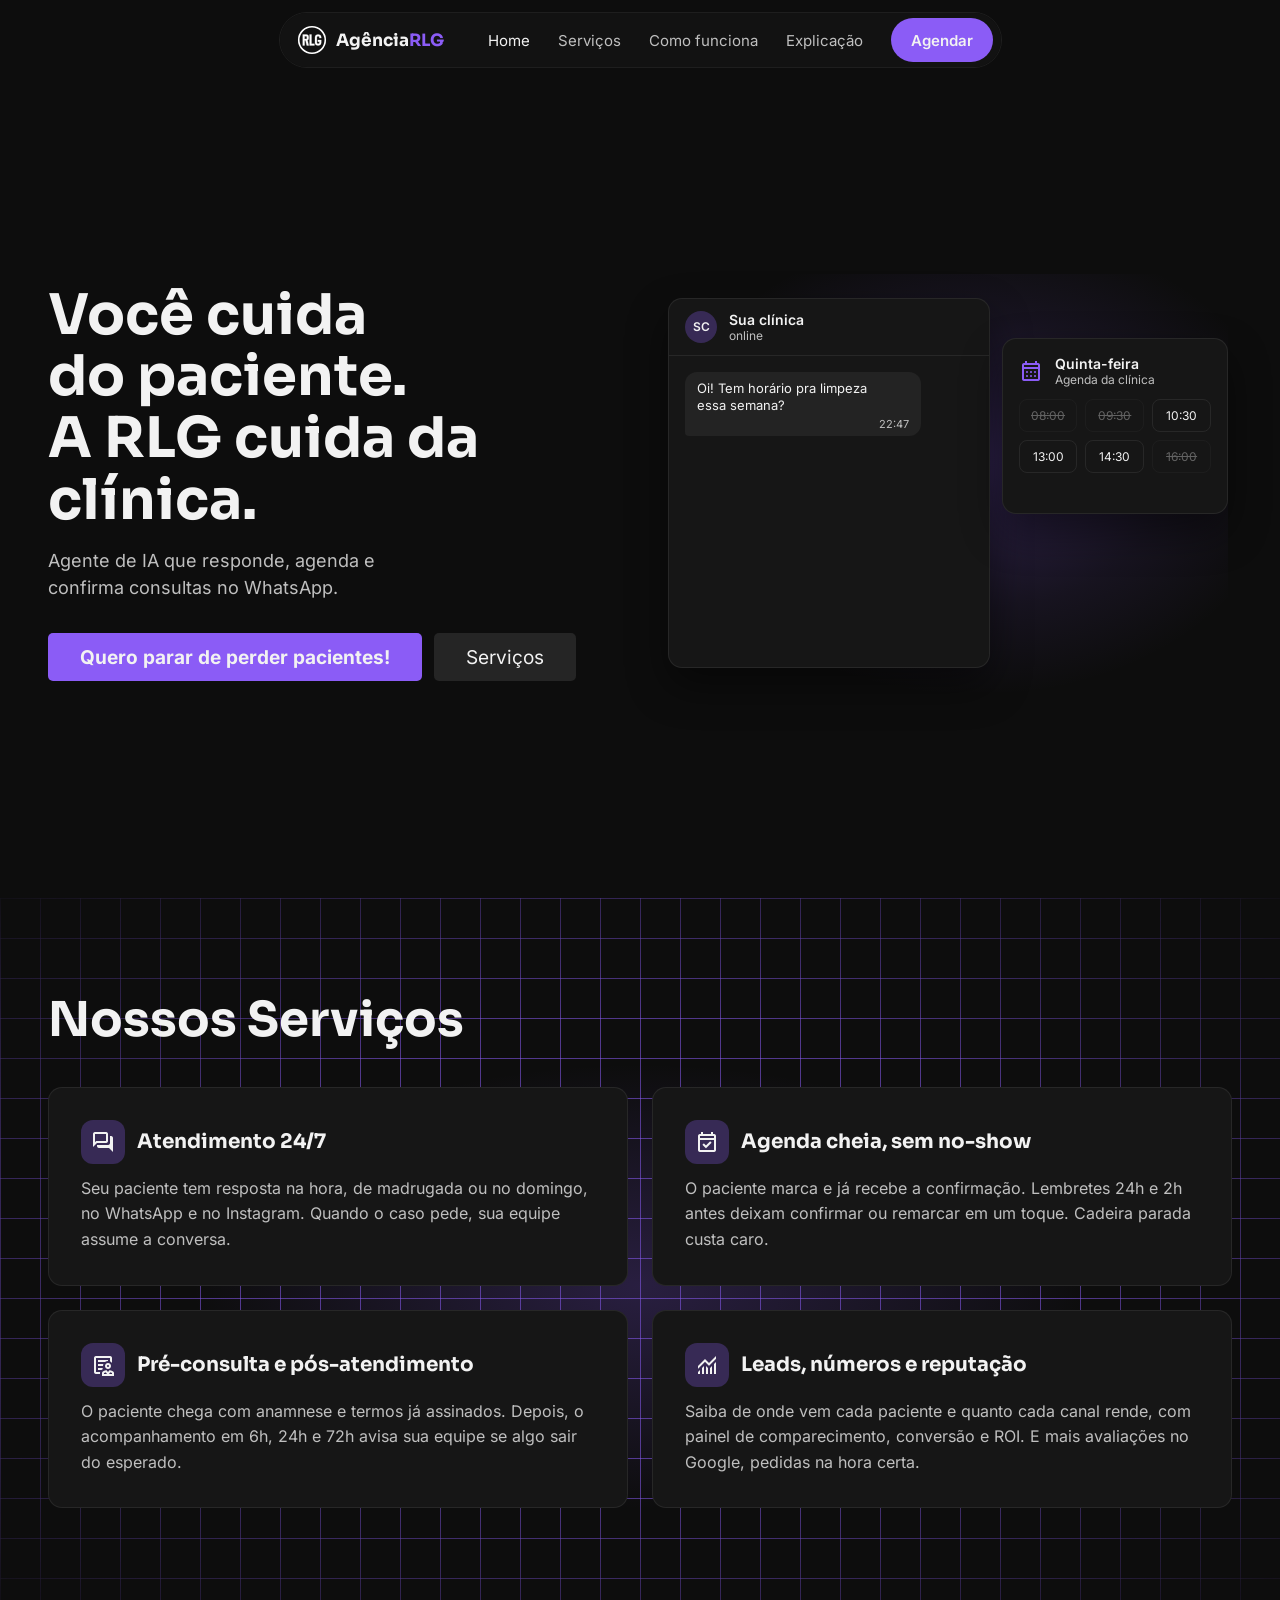
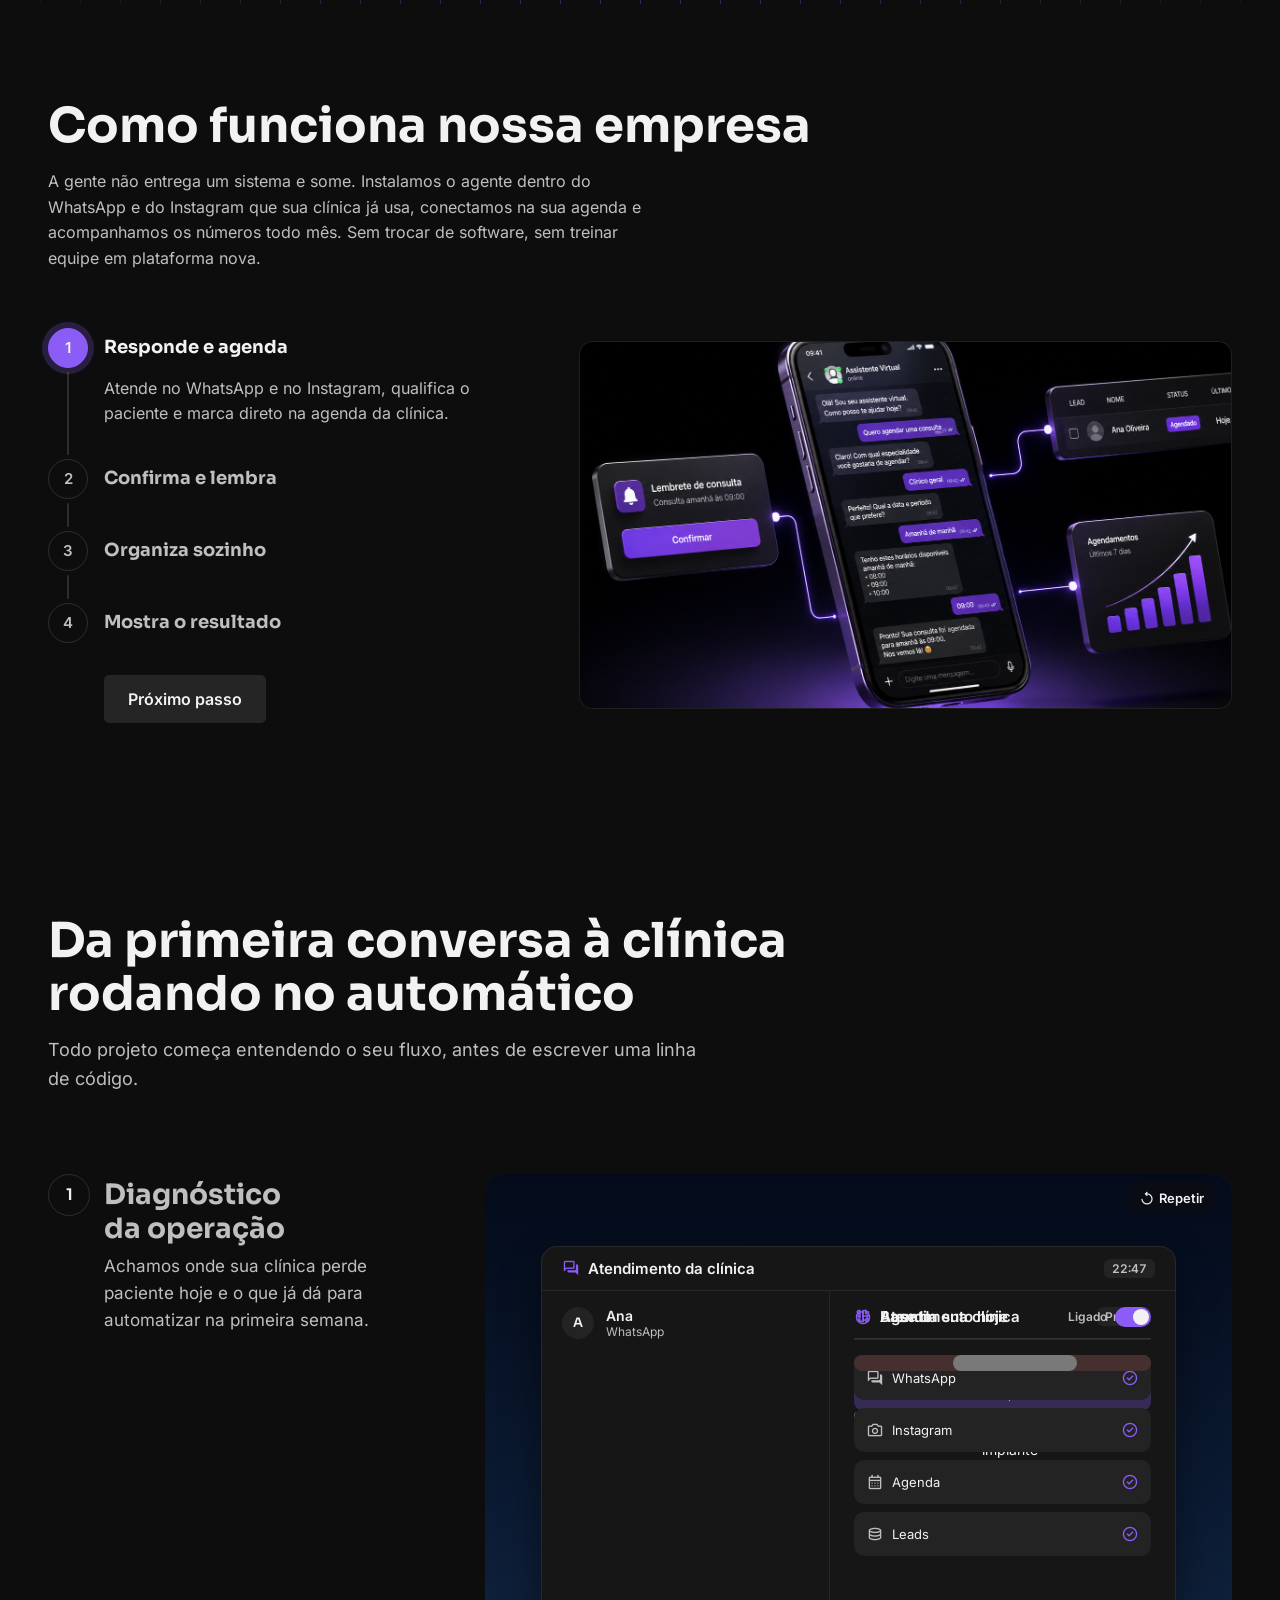
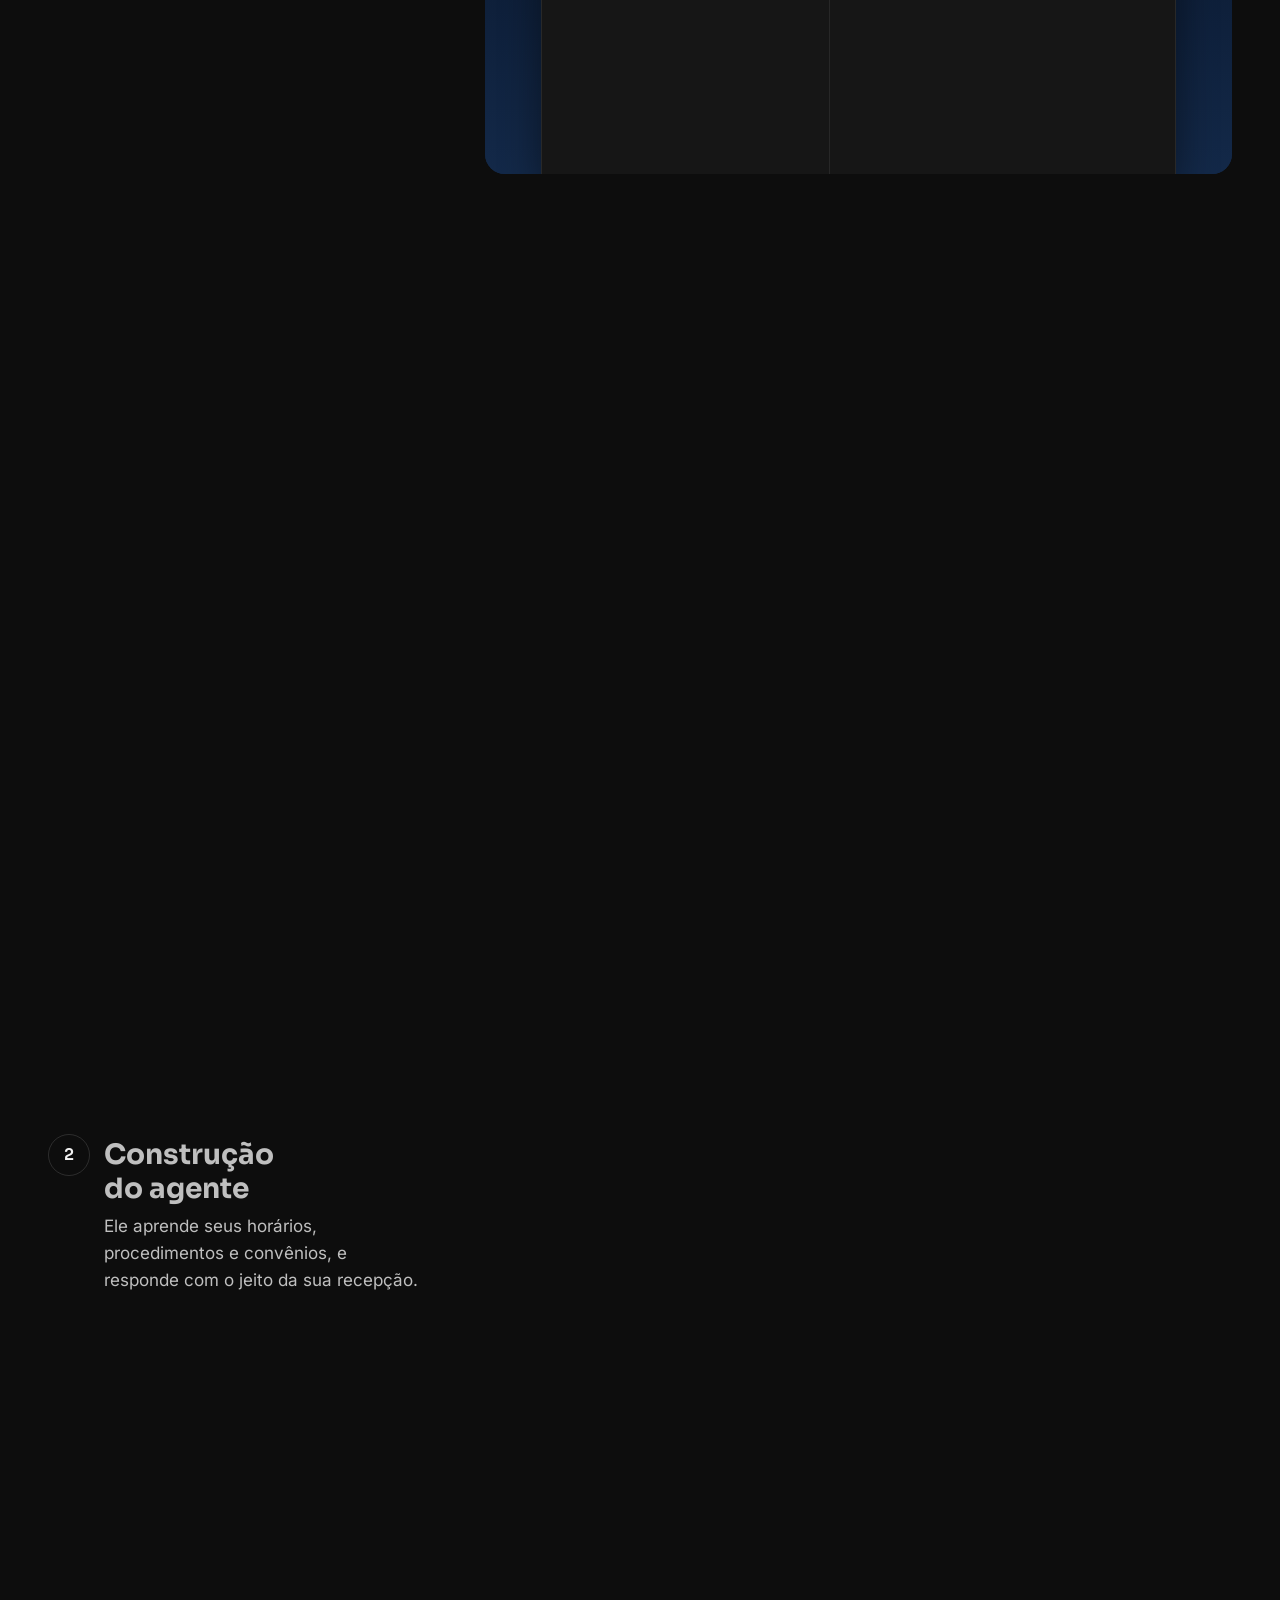
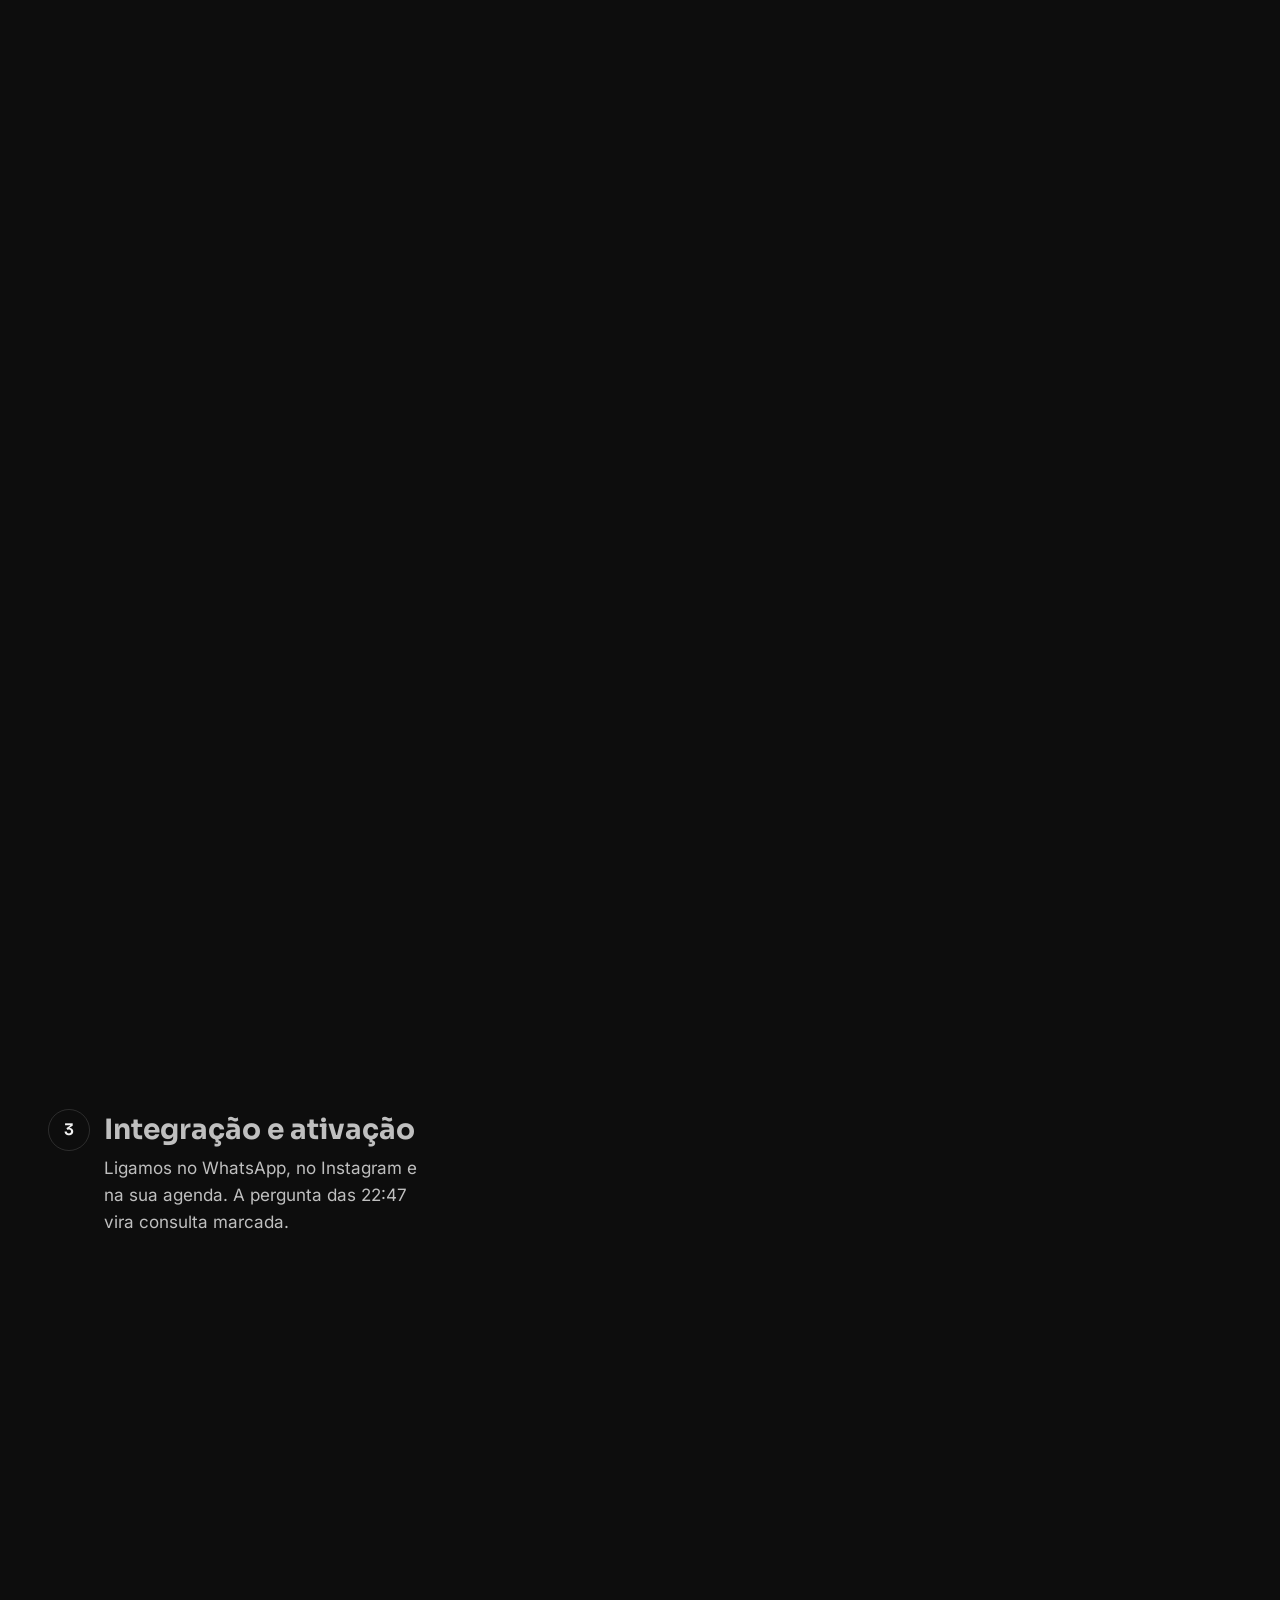
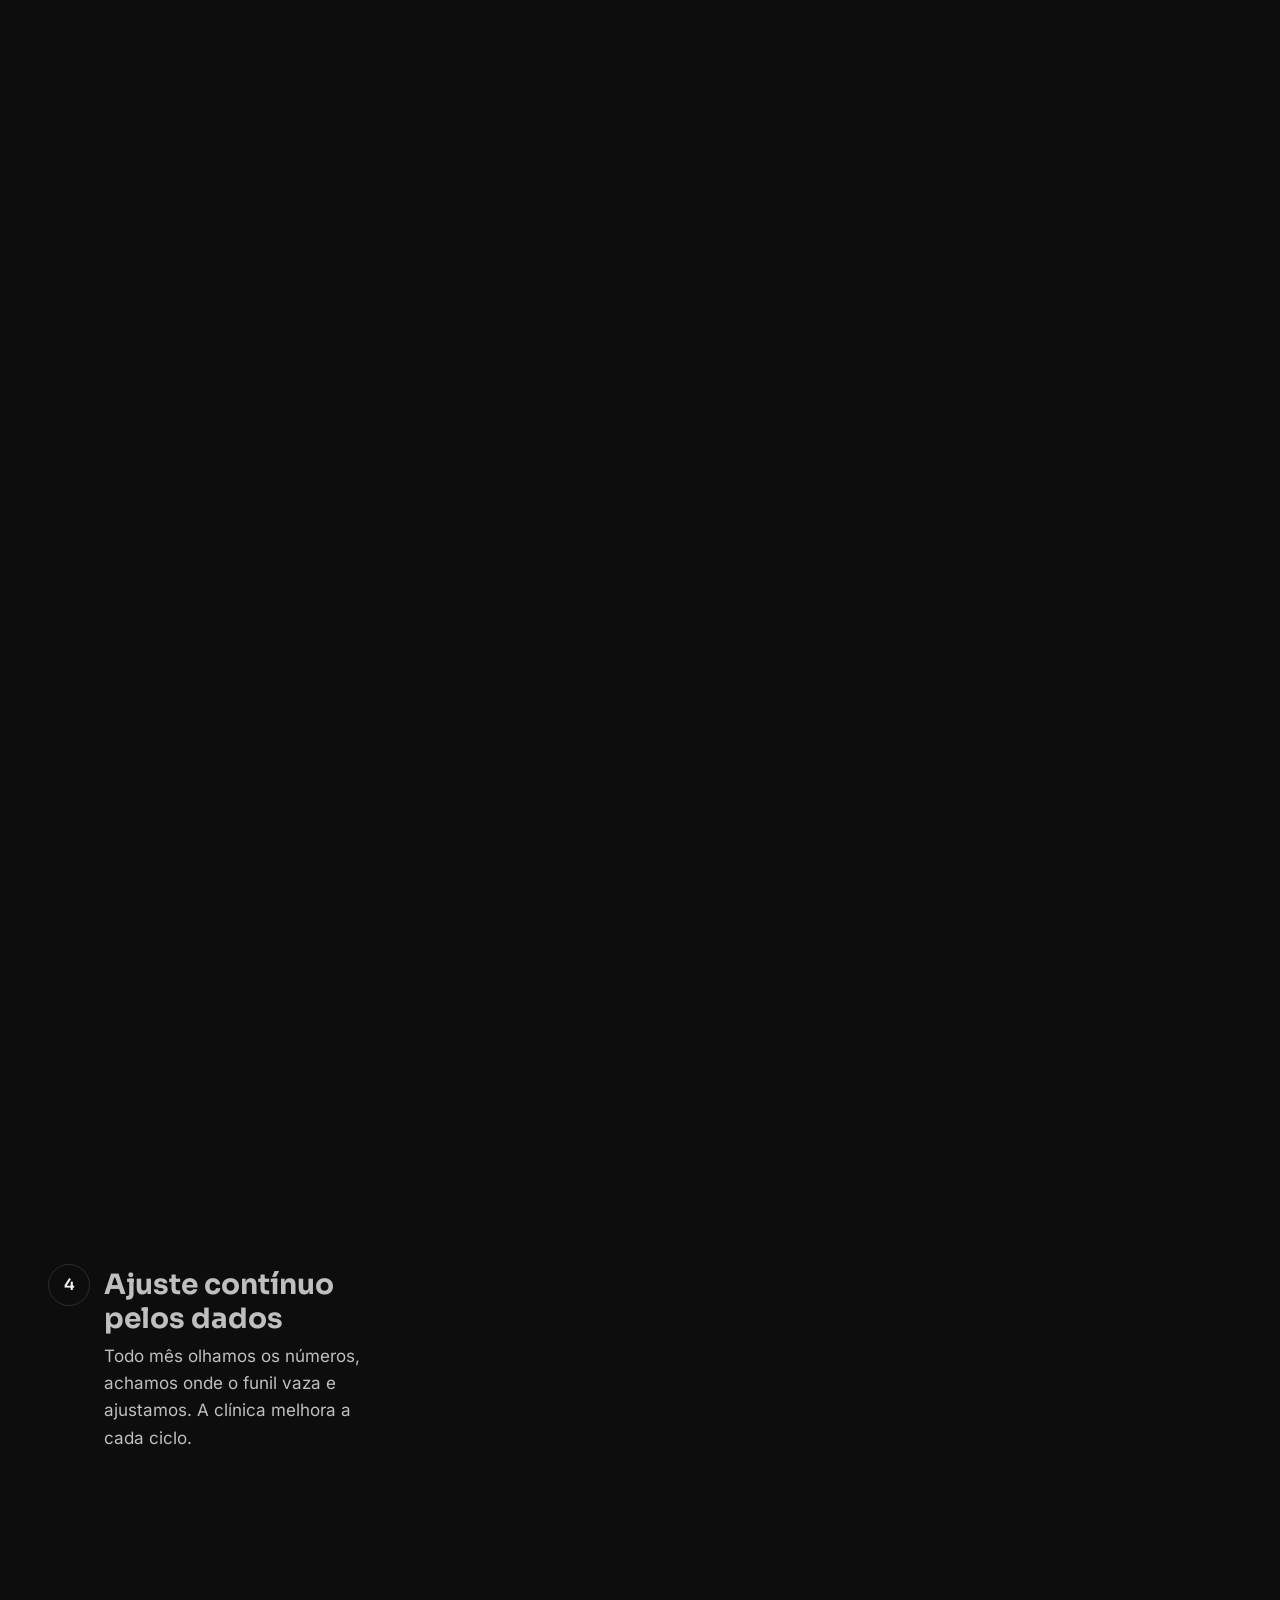
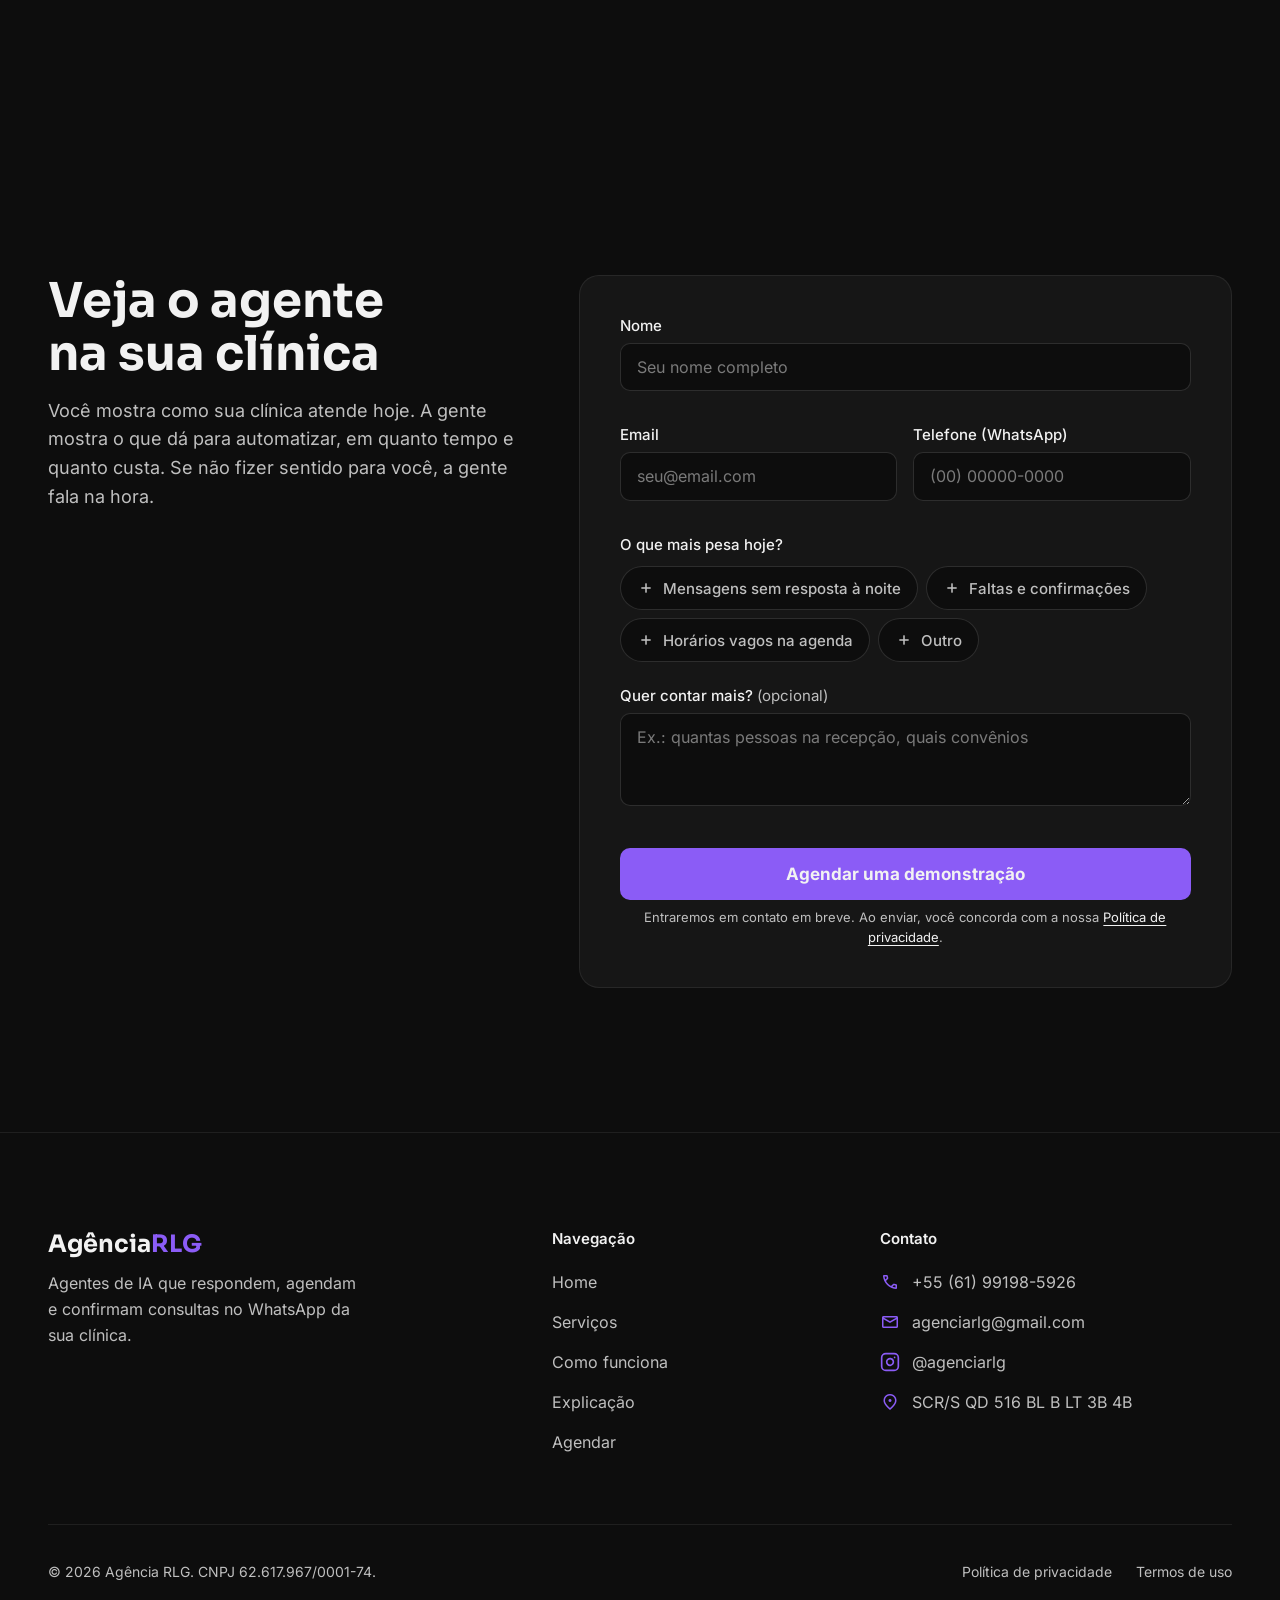
==== commit 11b4cf3a: "feat: Explicacao no celular em carrossel com animacao por cartao - Abaixo de 960px os passos viram u" ====
--- a/index.html
+++ b/index.html
@@ -633,5 +633,6 @@
     <script src="scripts/home-anima.js"></script>
     <script src="scripts/como-funciona.js"></script>
     <script src="scripts/explicacao-anima.js"></script>
+    <script src="scripts/explicacao-celular.js"></script>
 </body>
 </html>
--- a/estilos/explicacao.css
+++ b/estilos/explicacao.css
@@ -1,5 +1,5 @@
 /* Hallmark · redesign: full (escopo: só a seção #explicacao) · theme: brand · composição: Pinned (layout.md 13) com o padrão Sticky diptych (scroll-choreography.md 4), o único padrão de scroll da página · os passos à esquerda e um palco fixo à direita com UMA janela do produto que se transforma: a conversa da Ana fica viva à esquerda e vai se somando, o painel do passo à direita muda (diagnóstico, base, canais, revisão) · signature: o céu atrás da janela vai da noite (a pergunta das 22:47 sem resposta) ao dia (a revisão do mês) · imagery: product built, data-kind product, sem fotos · posture: committed, o céu é a superfície declarada do palco; o roxo da marca volta a ser só sinal (agente, chave ligada, consulta) */
-/* Hallmark · pre-emit critique: saiu o palco roxo sólido e o fundo roxo da seção (o roxo como superfície apagava o roxo como sinal) · uma ideia só: o produto contínuo sobre o céu, sem pacotes viajando (só o cartão da consulta passa da conversa para a revisão) · o céu troca por opacidade, camadas empilhadas (sem queda no meio), sem brilho nem gradiente roxo-azul · a cena toca no limiar do passo, por tempo, nunca presa ao scroll · celular, reduced-motion e sem JS: cada passo com a sua tela embaixo, no estado final, sobre o céu daquele passo · texto da janela sempre sobre a superfície escura dela, nunca sobre o céu */
+/* Hallmark · pre-emit critique: saiu o palco roxo sólido e o fundo roxo da seção (o roxo como superfície apagava o roxo como sinal) · uma ideia só: o produto contínuo sobre o céu, sem pacotes viajando (só o cartão da consulta passa da conversa para a revisão) · o céu troca por opacidade, camadas empilhadas (sem queda no meio), sem brilho nem gradiente roxo-azul · a cena toca no limiar do passo, por tempo, nunca presa ao scroll · celular (< 960px): os passos num carrossel de arrastar para o lado (scroll-snap, só CSS), com pontinhos e a cena de cada cartão tocando uma vez quando ele aparece (scripts/explicacao-celular.js); o passo 3 não repete a pergunta da Ana · reduced-motion e sem JS: o mesmo carrossel, tudo pronto, sobre o céu de cada passo · texto da janela sempre sobre a superfície escura dela, nunca sobre o céu */
 
 /* =========================================================
    EXPLICAÇÃO - mobile first
@@ -10,7 +10,8 @@
    ========================================================= */
 
 section.explicacao {
-    padding: 64px 20px 80px;
+    --exp-margem: 20px; /* a margem lateral; o carrossel do celular sangra até a borda */
+    padding: 64px var(--exp-margem) 80px;
     background-color: var(--cor-1);
     color: var(--cor-2);
 }
@@ -693,11 +694,115 @@
     transform: scaleY(var(--h-antes));
 }
 
+/* ---------- Celular e tablet pequeno: os passos num carrossel ----------
+   Arrasta para o lado, um passo por vez, com a ponta do próximo aparecendo.
+   Funciona só com CSS (scroll-snap); o script põe os pontinhos e toca a cena
+   de cada passo quando ele entra (scripts/explicacao-celular.js). */
+
+@media (max-width: 959px) {
+    .exp-cabecalho {
+        margin-bottom: 32px;
+    }
+
+    .exp-passos {
+        grid-auto-flow: column;
+        grid-auto-columns: 88%; /* fixo: com minmax o grid dividiria a largura entre os 4 */
+        gap: 12px;
+        margin-inline: calc(var(--exp-margem) * -1);
+        padding-inline: var(--exp-margem);
+        scroll-padding-inline: var(--exp-margem);
+        overflow-x: auto;
+        overscroll-behavior-x: contain;
+        scroll-snap-type: x mandatory;
+        scrollbar-width: none;
+    }
+
+    .exp-passos::-webkit-scrollbar {
+        display: none;
+    }
+
+    /* todos os cartões com a mesma altura: o céu preenche, a tela fica embaixo */
+    .exp-passo {
+        grid-template-rows: auto minmax(0, 1fr);
+        gap: 16px;
+        scroll-snap-align: start;
+    }
+
+    .exp-palco {
+        padding: 20px 12px 0;
+    }
+
+    .tela {
+        padding: 16px 16px 20px;
+    }
+
+    /* o passo 3 não repete a pergunta da Ana: o cartão anterior acabou de mostrar */
+    .tela-conexoes .conversa > .balao-paciente:first-child {
+        display: none;
+    }
+}
+
+/* tablet pequeno: cabe um cartão e meio */
+@media (min-width: 768px) and (max-width: 959px) {
+    .exp-passos {
+        grid-auto-columns: 64%;
+        gap: 16px;
+    }
+}
+
+/* os pontinhos do carrossel (criados pelo script) */
+.exp-pontos {
+    display: flex;
+    justify-content: center;
+    gap: 4px;
+    margin-top: 16px;
+}
+
+.exp-ponto {
+    display: grid;
+    place-items: center;
+    width: 44px;
+    height: 44px;
+    padding: 0;
+    border: 0;
+    border-radius: 999px;
+    background-color: transparent;
+    cursor: pointer;
+}
+
+.exp-ponto span {
+    width: 24px;
+    height: 8px;
+    border-radius: 999px;
+    background-color: var(--cor-trilha);
+    transform: scaleX(0.34);
+    transition:
+        transform 250ms ease-out,
+        background-color 250ms ease-out;
+}
+
+.exp-ponto[aria-current="step"] span {
+    background-color: var(--cor-detalhe);
+    transform: none;
+}
+
+.exp-ponto:focus-visible {
+    outline: 2px solid var(--cor-detalhe);
+    outline-offset: -4px;
+}
+
+@media (min-width: 960px) {
+    .exp-pontos {
+        display: none;
+    }
+}
+
 /* ---------- Tablet e maiores: passo com a tela ao lado (sem palco fixo) ---------- */
 
 @media (min-width: 768px) {
     section.explicacao {
-        padding: 96px 48px 120px;
+        --exp-margem: 48px;
+        padding: 96px var(--exp-margem) 120px;
     }
 
     .exp-cabecalho {
@@ -731,13 +836,13 @@
    com movimento): passos à esquerda, palco fixo à direita
    ========================================================= */
 
-section.explicacao[data-js] .exp-demo {
+section.explicacao[data-js="demo"] .exp-demo {
     display: grid;
     grid-template-columns: minmax(0, 4fr) minmax(0, 8fr);
     gap: 64px;
 }
 
-section.explicacao[data-js] .exp-passos {
+section.explicacao[data-js="demo"] .exp-passos {
     gap: 0;
     padding-bottom: 20vh;
 }
@@ -745,42 +850,42 @@
 /* cada passo é uma pista longa: o texto trava no lugar enquanto a cena toca,
    e só sai quando a pista acaba. A pista acompanha a duração da cena
    (01 ~4s, 02 ~5s, 03 ~6s, 04 ~8s), para o scroll não atropelar a demo */
-section.explicacao[data-js] .exp-passo {
+section.explicacao[data-js="demo"] .exp-passo {
     display: block;
     min-height: var(--pista);
     padding-top: 120px; /* respiro entre o texto que sai e o que entra */
 }
 
-section.explicacao[data-js] .exp-passo[data-passo="1"] { --pista: 160vh; }
-section.explicacao[data-js] .exp-passo[data-passo="2"] { --pista: 175vh; }
-section.explicacao[data-js] .exp-passo[data-passo="3"] { --pista: 195vh; }
-section.explicacao[data-js] .exp-passo[data-passo="4"] { --pista: 215vh; }
-
-section.explicacao[data-js] .exp-passo:first-child {
+section.explicacao[data-js="demo"] .exp-passo[data-passo="1"] { --pista: 160vh; }
+section.explicacao[data-js="demo"] .exp-passo[data-passo="2"] { --pista: 175vh; }
+section.explicacao[data-js="demo"] .exp-passo[data-passo="3"] { --pista: 195vh; }
+section.explicacao[data-js="demo"] .exp-passo[data-passo="4"] { --pista: 215vh; }
+
+section.explicacao[data-js="demo"] .exp-passo:first-child {
     padding-top: 0;
 }
 
-section.explicacao[data-js] .exp-passo-texto {
+section.explicacao[data-js="demo"] .exp-passo-texto {
     position: sticky;
     top: 174px; /* alinhado com o topo da janela no palco fixo (102px + 72px) */
 }
 
 /* a tela foi para o palco fixo: o palco do passo some */
-section.explicacao[data-js] .exp-passo .exp-palco {
+section.explicacao[data-js="demo"] .exp-passo .exp-palco {
     display: none;
 }
 
 /* passo fora de foco: título apagado (cor, nunca opacidade) */
-section.explicacao[data-js] .exp-passo:not(.ativo) h3 {
-    color: var(--cor-3);
-}
-
-section.explicacao[data-js] .exp-passo.ativo .exp-passo-texto::before {
+section.explicacao[data-js="demo"] .exp-passo:not(.ativo) h3 {
+    color: var(--cor-3);
+}
+
+section.explicacao[data-js="demo"] .exp-passo.ativo .exp-passo-texto::before {
     border-color: var(--cor-detalhe);
     background-color: var(--cor-detalhe);
 }
 
-section.explicacao[data-js] .exp-passo.feito .exp-passo-texto::before {
+section.explicacao[data-js="demo"] .exp-passo.feito .exp-passo-texto::before {
     border-color: var(--cor-detalhe);
 }
 
@@ -1021,7 +1126,7 @@
     overflow: hidden;
 }
 
-section.explicacao[data-js] .app-painel > .tela {
+section.explicacao[data-js="demo"] .app-painel > .tela {
     grid-area: 1 / 1;
     max-width: none;
     min-height: 0;
@@ -1039,7 +1144,7 @@
         visibility 0s 250ms;
 }
 
-section.explicacao[data-js] .app-painel > .tela.ativa {
+section.explicacao[data-js="demo"] .app-painel > .tela.ativa {
     opacity: 1;
     visibility: visible;
     transform: none;
@@ -1191,6 +1296,10 @@
 /* ---------- Menos movimento: o script nem monta a demo ---------- */
 
 @media (prefers-reduced-motion: reduce) {
+    .exp-ponto span {
+        transition: none;
+    }
+
     .spinner,
     .digitando i,
     .chega,
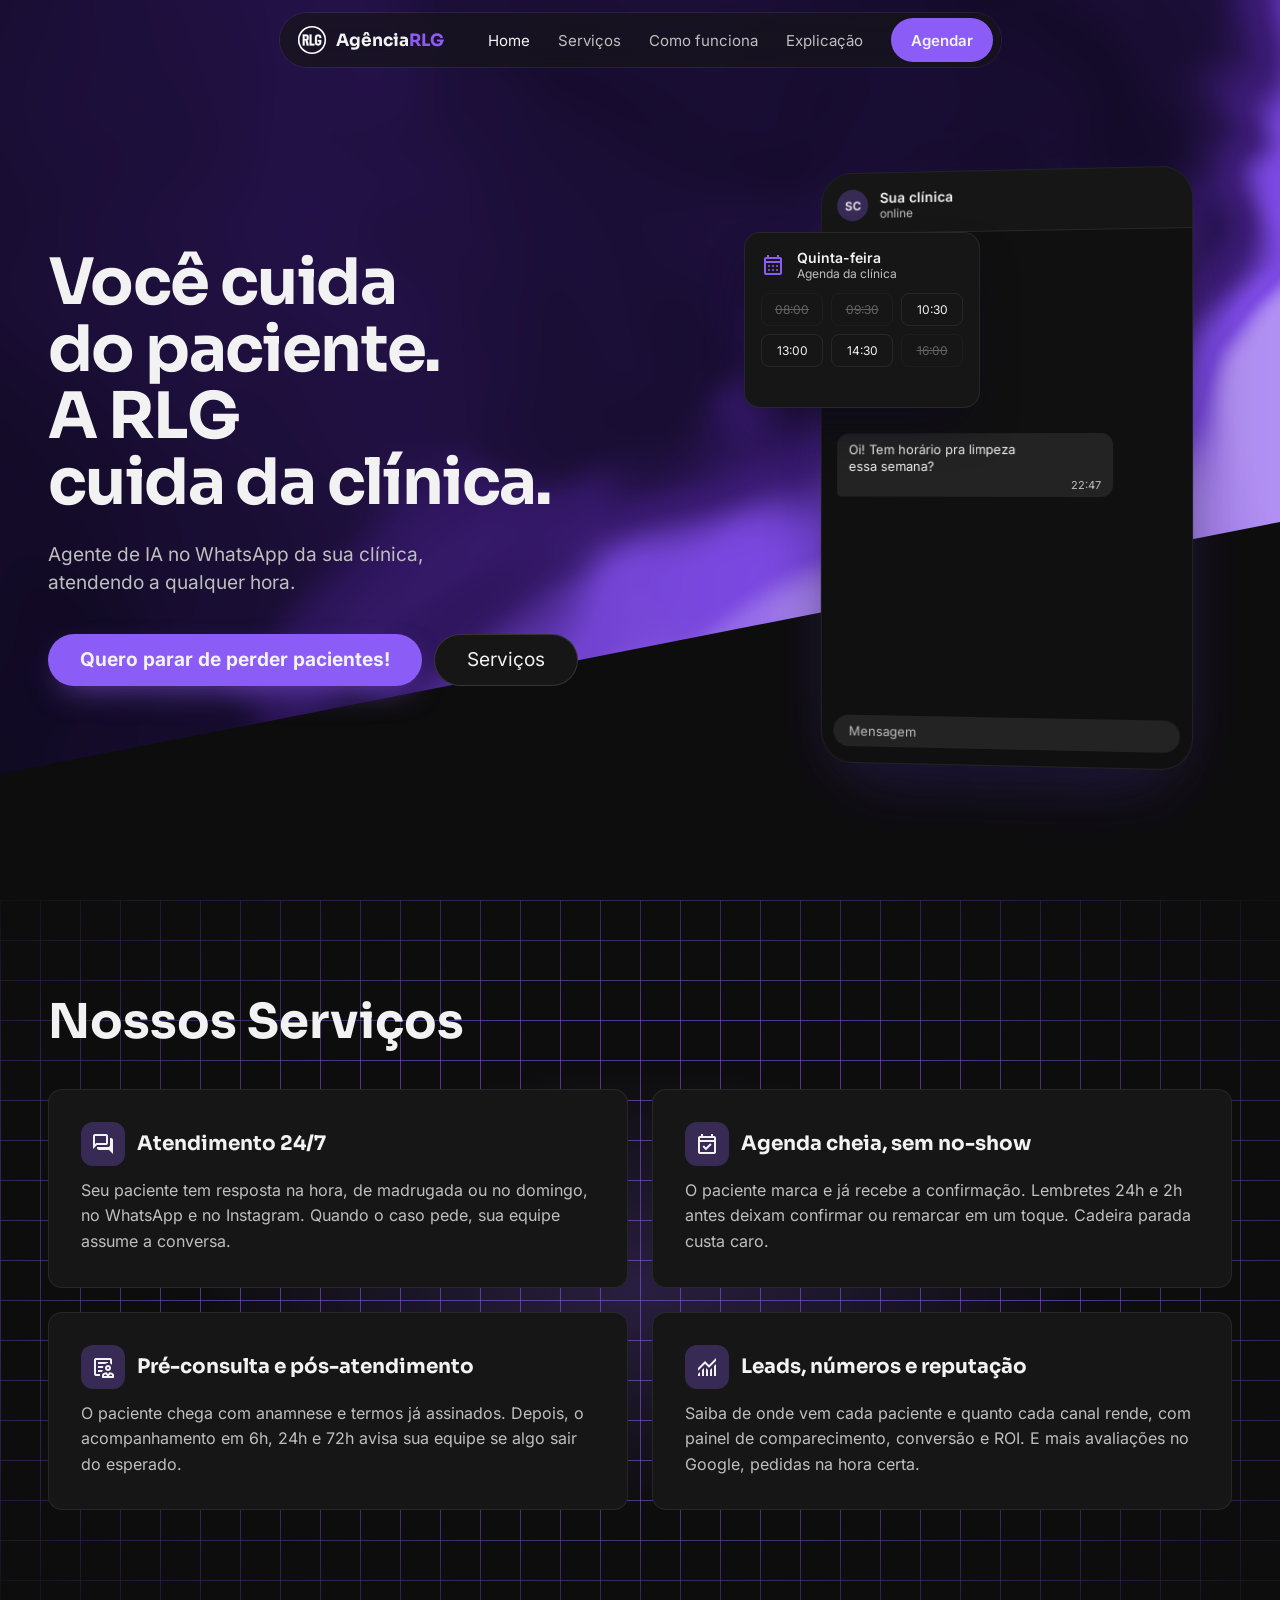
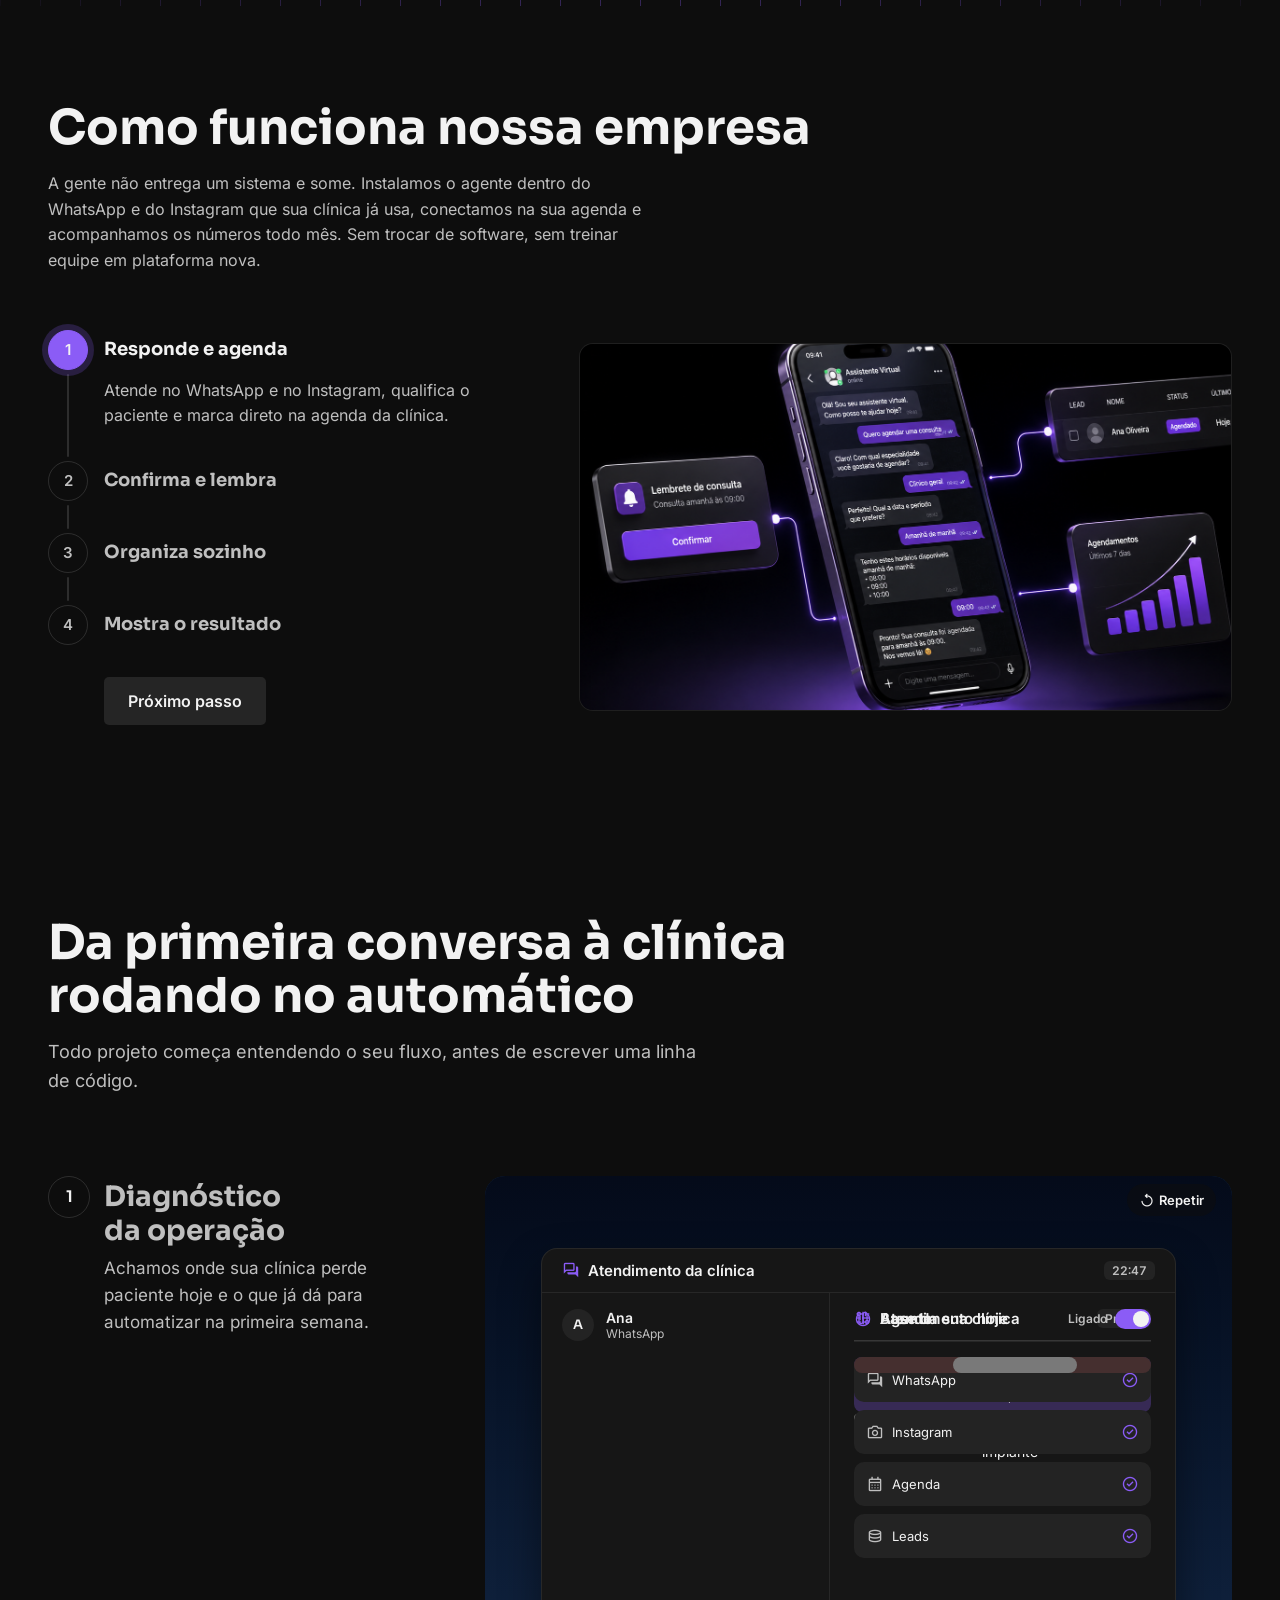
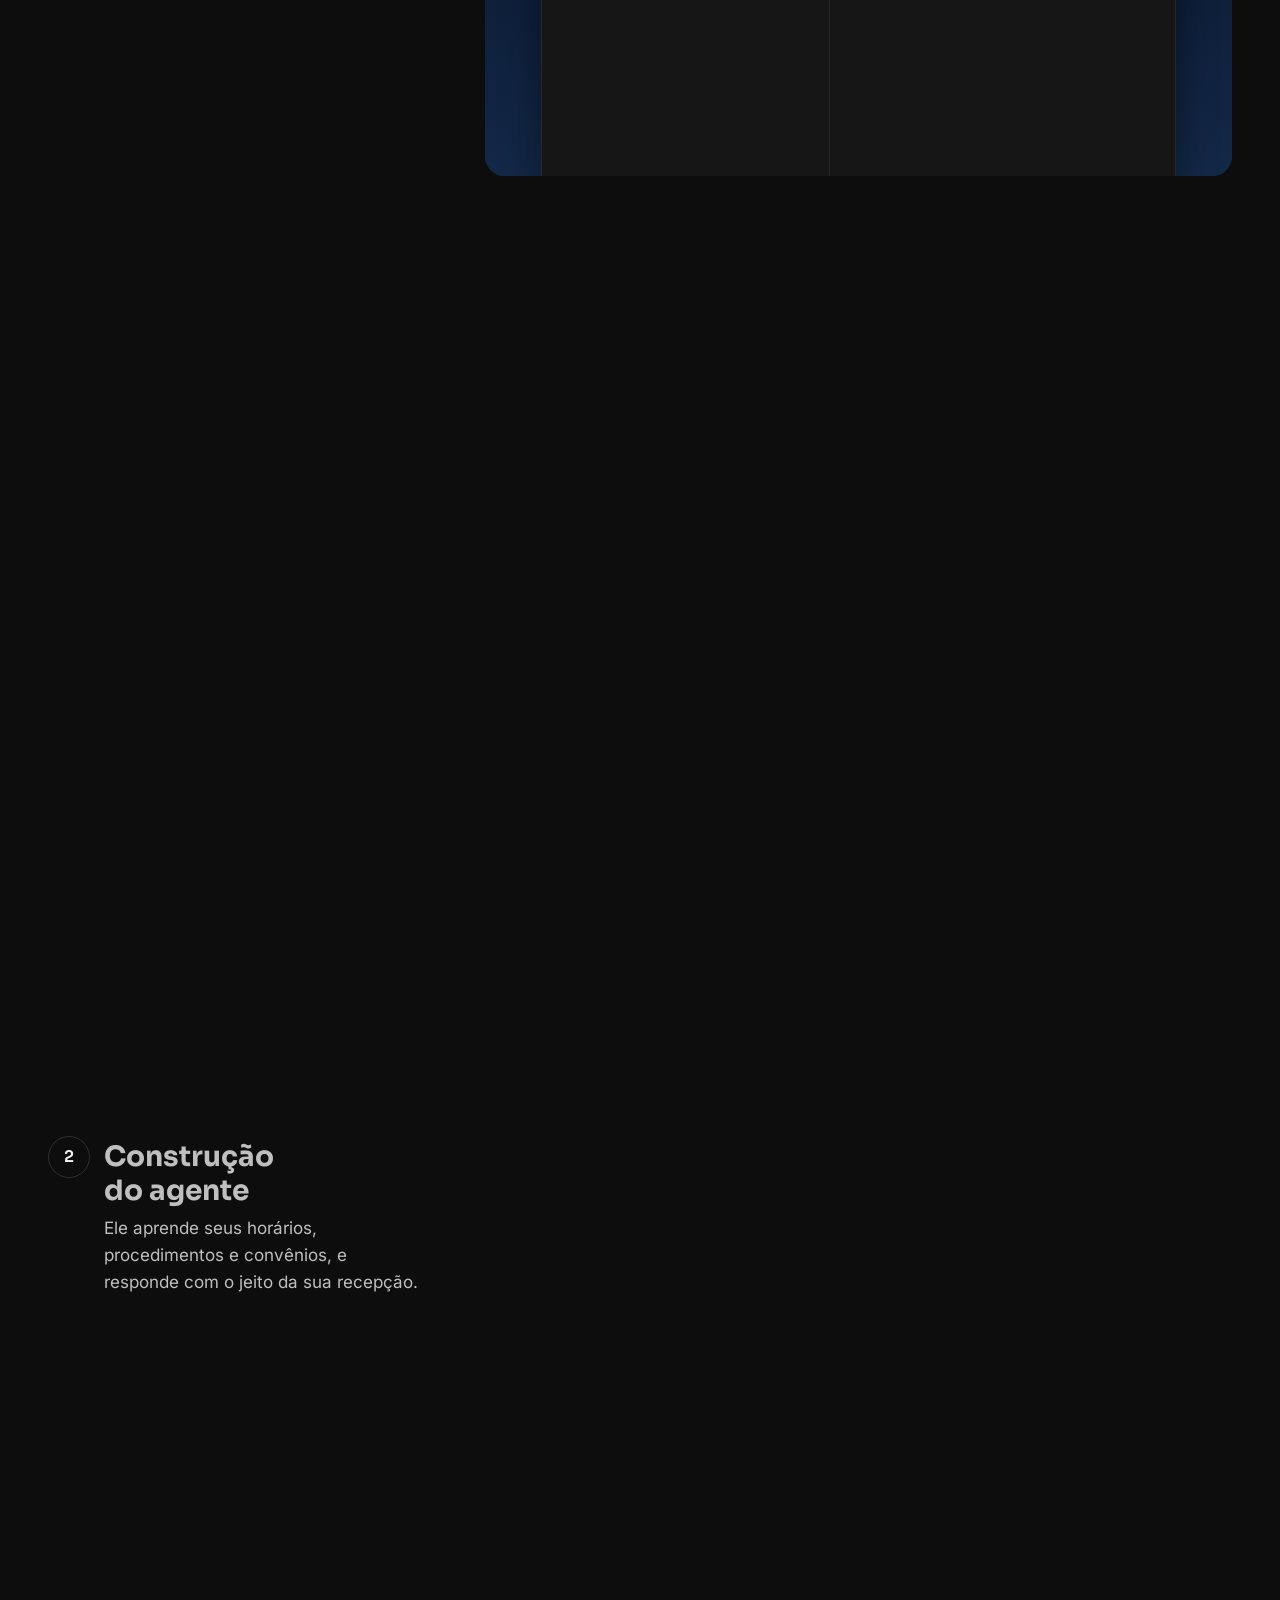
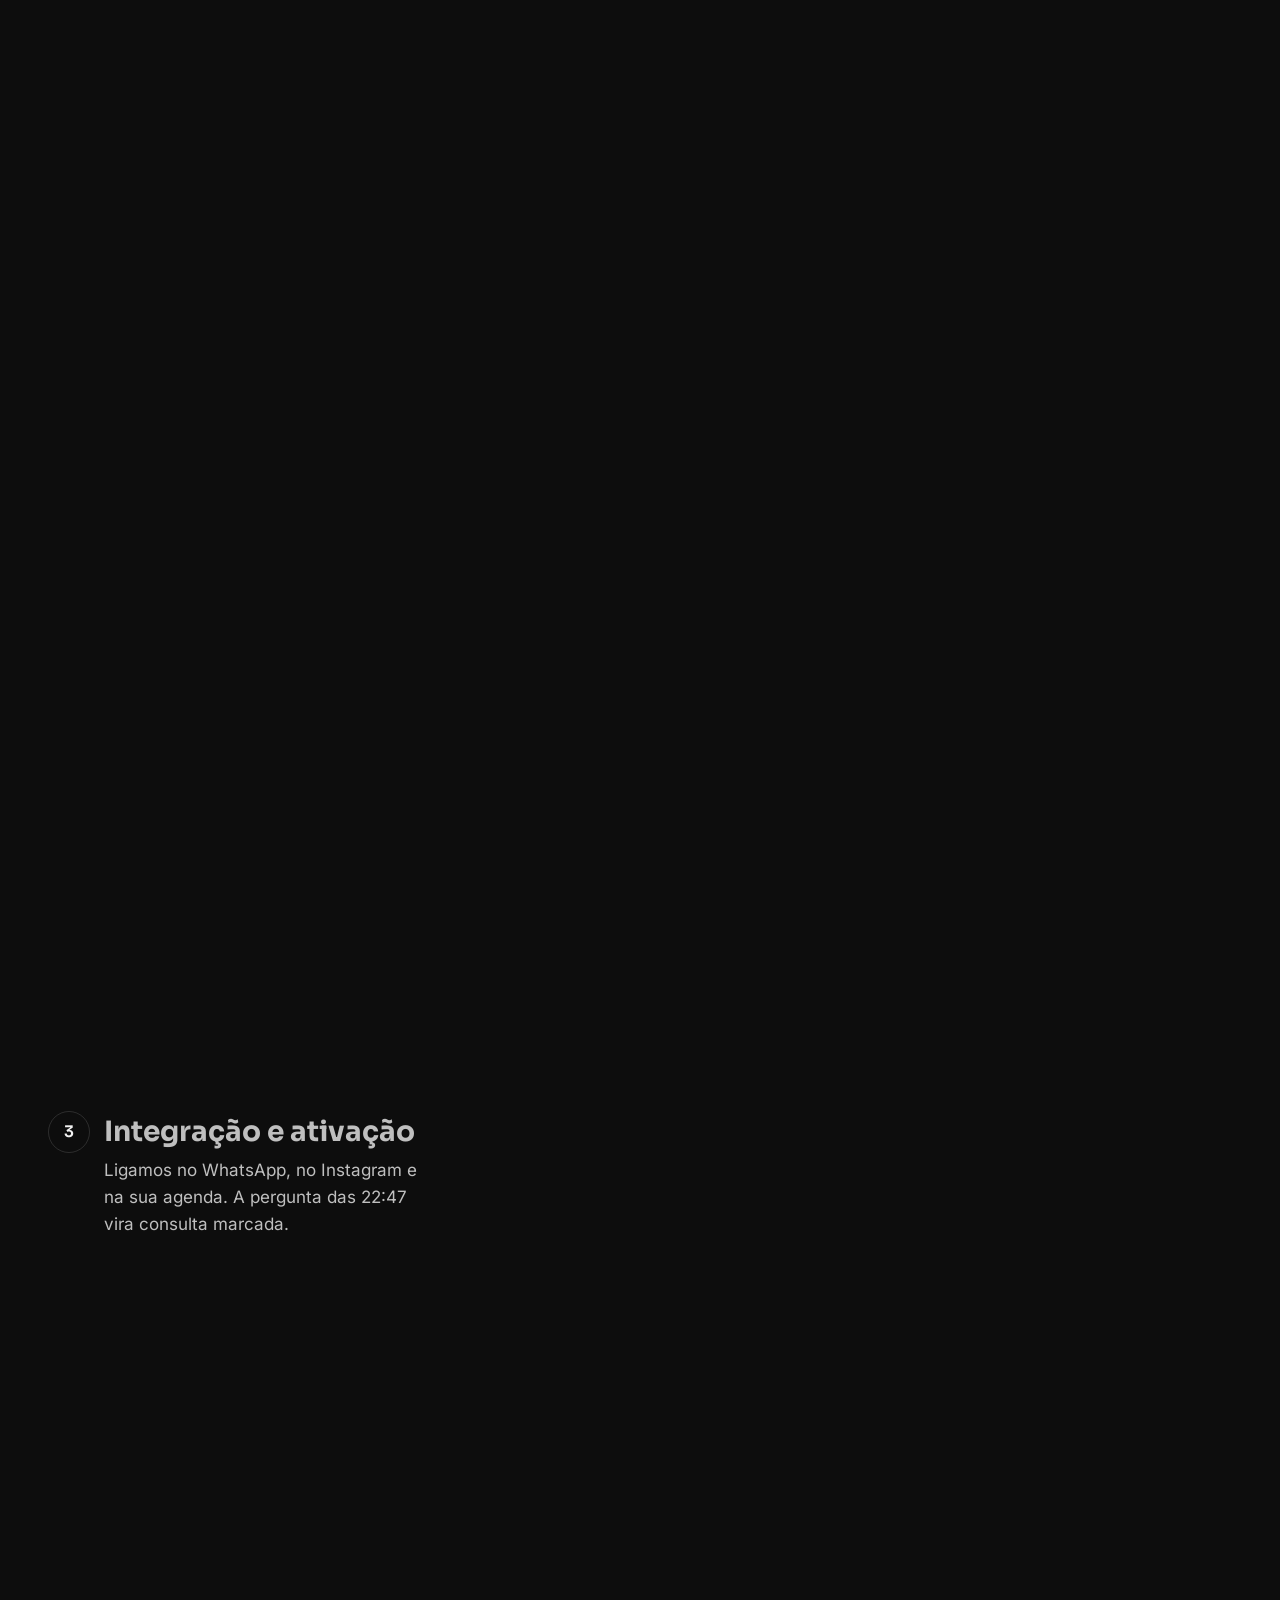
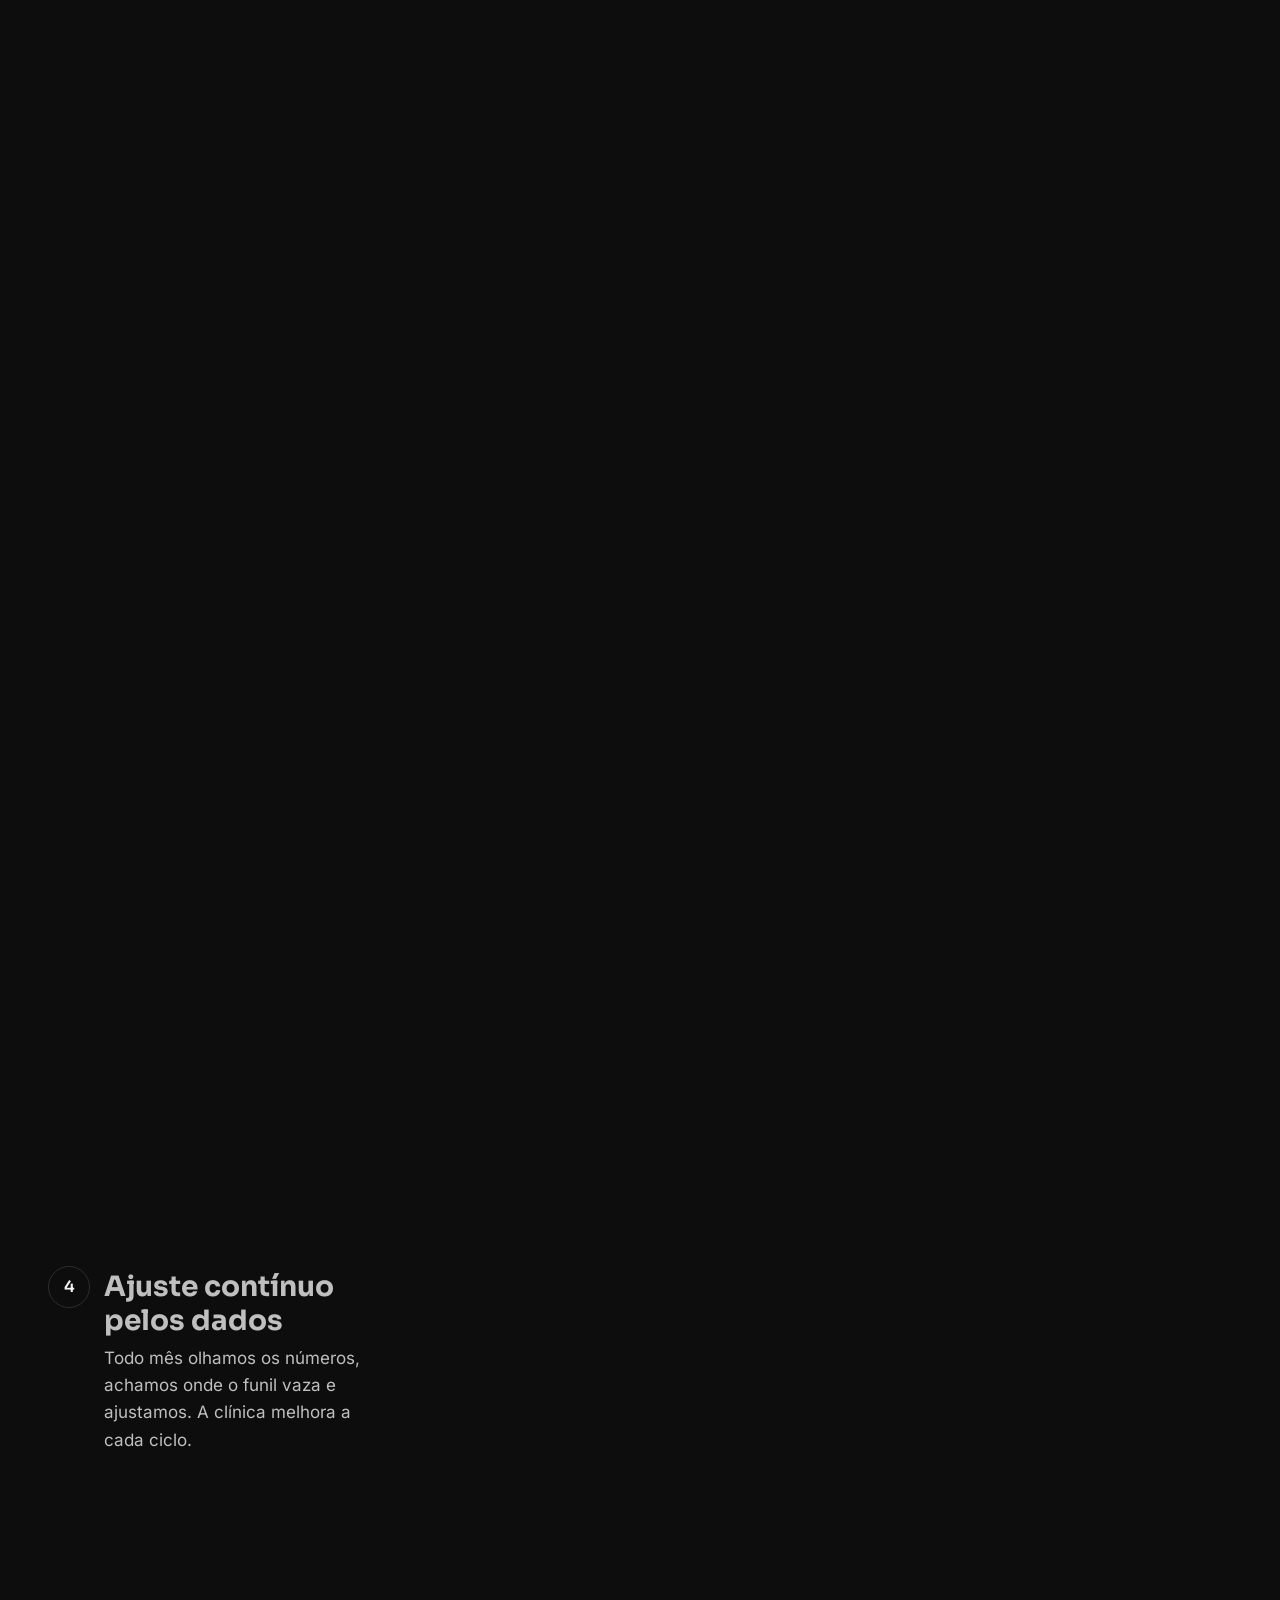
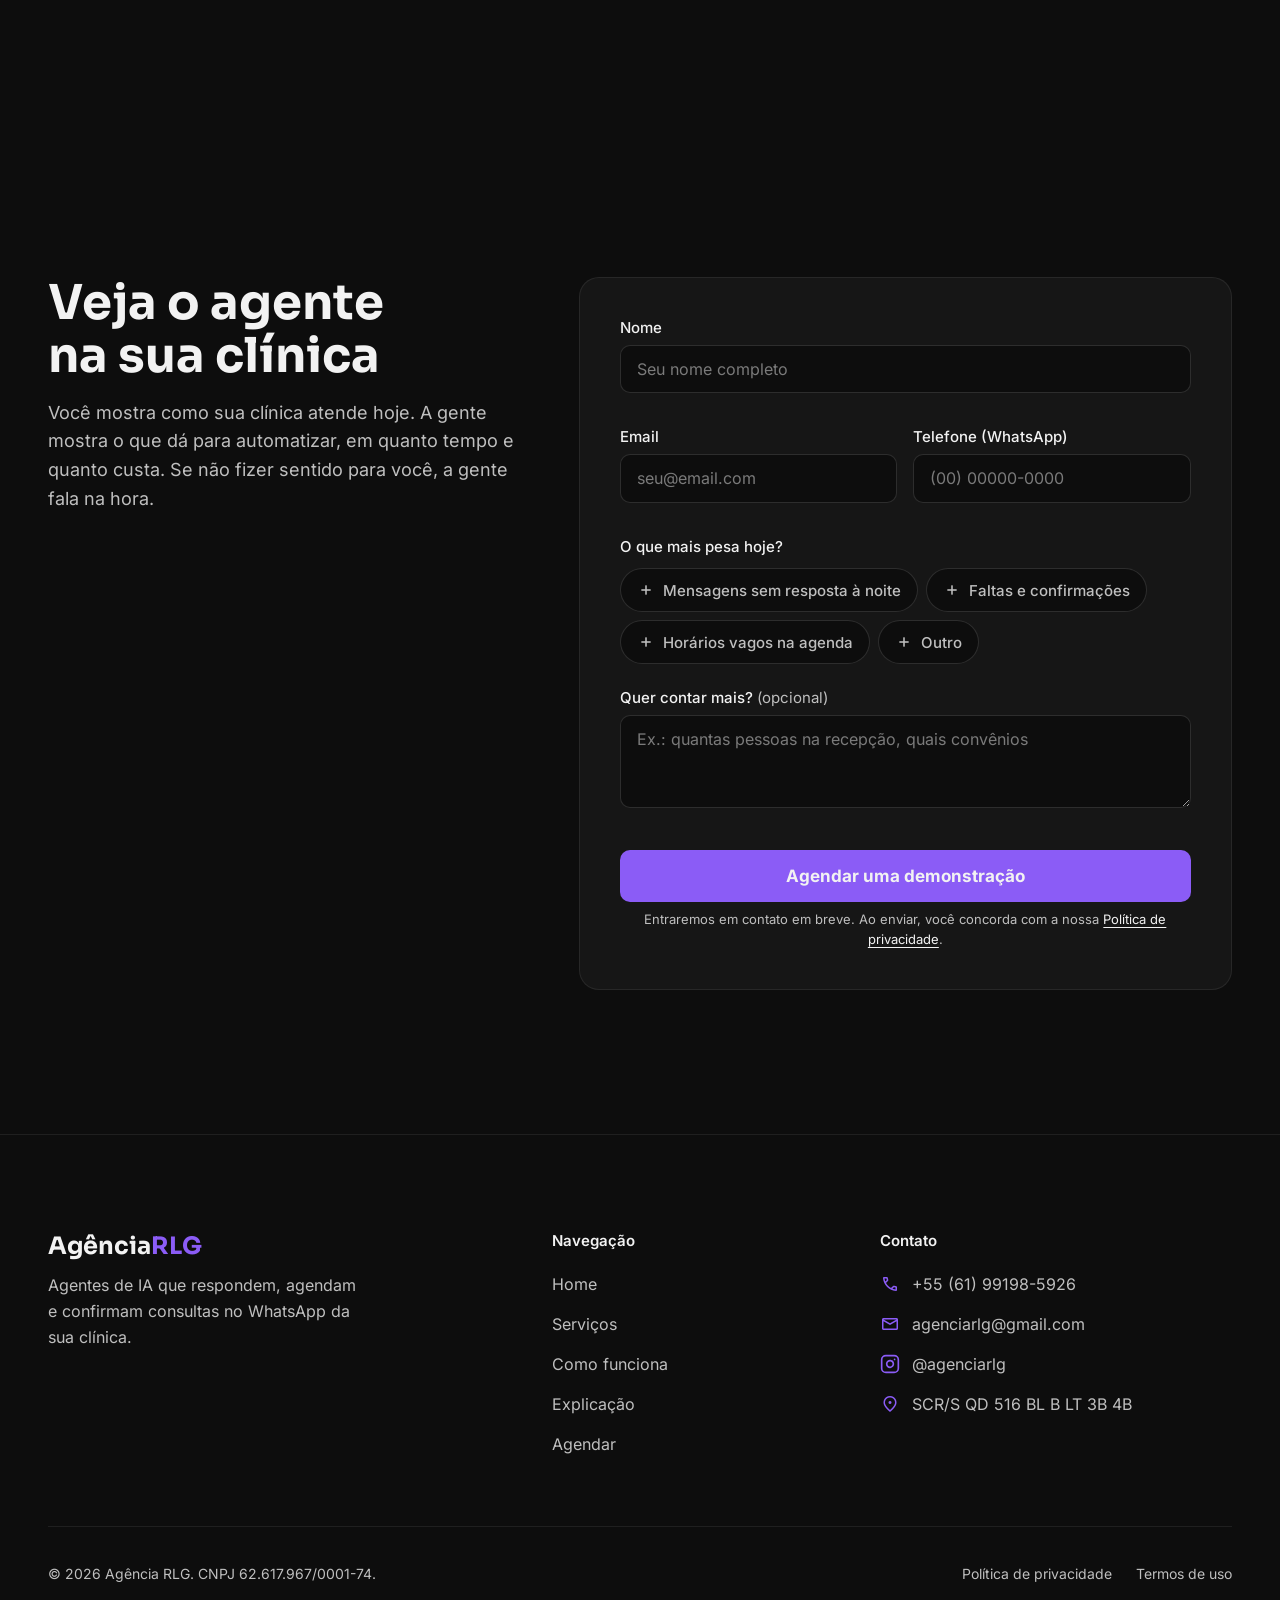
==== commit 1de74d84: "feat: hero nova com onda viva, celular com cartoes e titulo que troca a palavra - Fundo em onda WebG" ====
--- a/index.html
+++ b/index.html
@@ -74,10 +74,25 @@
 
     <main>
         <section id="home">
+            <!-- Onda: gradiente vivo nos tons do roxo da marca (scripts/home-fundo.js).
+                 Sem WebGL, sem JS ou com menos movimento fica o gradiente estático do CSS. -->
+            <div class="home-onda" aria-hidden="true"><canvas></canvas></div>
+
             <div class="home-inner">
                 <div class="conteudo-home">
-                    <h1 class="titulo">Você cuida do paciente.<br> A RLG cuida da clínica.</h1>
-                    <p>Agente de IA que <span class="verbo" data-verbo="responde">responde</span>, <span class="verbo" data-verbo="agenda">agenda</span> e <span class="verbo" data-verbo="confirma">confirma</span> consultas no WhatsApp.</p>
+                    <h1 class="titulo">
+                        <span class="sr-only">Você cuida do paciente. A RLG cuida da clínica.</span>
+                        <span class="titulo-visual" aria-hidden="true">
+                            <span class="titulo-linha">Você cuida do paciente.</span>
+                            <span class="titulo-linha">A RLG <span class="troca">
+                                <span class="verbo final" data-verbo="cuida">cuida da clínica.</span>
+                                <span class="verbo" data-verbo="responde">responde por você.</span>
+                                <span class="verbo" data-verbo="agenda">agenda por você.</span>
+                                <span class="verbo" data-verbo="confirma">confirma por você.</span>
+                            </span></span>
+                        </span>
+                    </h1>
+                    <p>Agente de IA no WhatsApp da sua clínica, atendendo a qualquer hora.</p>
                     <div class="butao">
                         <a href="#call" class="ctf">Quero parar de perder pacientes!</a>
                         <a href="#servicos" class="btn-sec">Serviços</a>
@@ -128,6 +143,10 @@
                                     <span class="hora">22:48 <span class="material-symbols-outlined lido">done_all</span></span>
                                 </div>
                             </div>
+                        </div>
+
+                        <div class="chat-campo">
+                            <span>Mensagem</span>
                         </div>
                     </div>
 
@@ -630,8 +649,10 @@
     </footer>
 
     <script src="scripts/script.js"></script>
+    <script src="scripts/home-fundo.js"></script>
     <script src="scripts/home-anima.js"></script>
     <script src="scripts/como-funciona.js"></script>
+    <script src="scripts/explicacao-cenas.js"></script>
     <script src="scripts/explicacao-anima.js"></script>
     <script src="scripts/explicacao-celular.js"></script>
 </body>
--- a/estilos/style.css
+++ b/estilos/style.css
@@ -40,6 +40,12 @@
     --ceu-dia-1: oklch(88% 0.02 85);
     --ceu-dia-2: oklch(78% 0.035 75);
 
+    /* Onda da home: um só tom, o roxo da marca, do quase preto ao lilás */
+    --onda-1: oklch(16% 0.045 293);
+    --onda-2: oklch(32% 0.14 293);
+    --onda-3: oklch(55% 0.22 293);
+    --onda-4: oklch(80% 0.11 300);
+
     --fonte-titulo: 'Sora', Arial, Helvetica, sans-serif;
     --fonte-texto: 'Inter', Arial, Helvetica, sans-serif;
     --fonte-icone: 'Material Symbols Outlined';
@@ -60,11 +66,11 @@
 body {
     overflow-x: clip;
     background-color: var(--cor-1);
-    font-family: 'Inter', Arial, Helvetica, sans-serif;
+    font-family: var(--fonte-texto);
 }
 
 h1, h2, h3 {
-    font-family: 'Sora', Arial, Helvetica, sans-serif;
+    font-family: var(--fonte-titulo);
 }
 
 section {
--- a/estilos/home.css
+++ b/estilos/home.css
@@ -1,8 +1,9 @@
-/* Hallmark · shape: kept · genre: atmospheric · theme: brand · redesign: full (escopo: só o hero #home) · hero: Stage, texto à esquerda e animação à direita, empilhado no mobile · nav: kept · footer: kept · signature: a frase encenada; uma conversa no WhatsApp às 22:47 em que o agente responde, marca o horário na agenda e confirma, e cada verbo da frase acende no seu passo
- * axes: preto/Sora/roxo · posture: stage · contrast: pass · fold: pass · v2.0.0 */
-/* Hallmark · pre-emit critique: P4 H5 E4 S4 R5 V3 · weakest: V, o layout texto+animação segue a referência pedida pelo usuário; a animação encena a própria frase do hero (responde, agenda, confirma), o que só a RLG pode mostrar */
+/* Hallmark · shape: kept · genre: atmospheric · theme: brand · redesign: full (escopo: só o hero #home, branch v2-hero) · hero: Stage, texto à esquerda em 7 de 12 colunas e o celular à direita sobre a onda, empilhado no mobile · nav: kept · footer: kept · signature: a onda viva nos tons do roxo da marca atravessa a hero na diagonal (referência Stripe) e o celular da clínica flutua sobre a borda dela; o fim do título troca (responde, agenda, confirma) no mesmo passo em que o agente faz isso na conversa, e volta à frase da marca
+ * axes: preto/Sora/roxo · posture: wave (a onda é superfície declarada, ocupa a faixa de cima da hero) · contrast: pass · fold: pass · v2.0.0 */
+/* Hallmark · pre-emit critique: P4 H5 E4 S4 R4 V4 · weakest: R, a onda e o celular inclinado são duas decorações; a onda fica escura sob o texto e o celular é o próprio produto */
+/* Hallmark · waive 29 · um tom só (o roxo da marca, sem azul nem rosa, Floor 2a), escura sob o texto, parada com movimento reduzido · a onda viva atrás do título foi escolhida pelo dono a partir da referência da Stripe */
 /* Hallmark · dismissed 58 · o h1 "Você cuida do paciente. A RLG cuida da clínica." é a frase da marca RLG e foi mantido a pedido do dono */
-/* Hallmark · reworded o parágrafo do hero (70 palavras) para "Agente de IA que responde, agenda e confirma consultas no WhatsApp." · 58 pede uma frase no hero; o texto longo já está em Serviços */
+/* Hallmark · reworded o parágrafo do hero de "Agente de IA que responde, agenda e confirma consultas no WhatsApp." para "Agente de IA no WhatsApp da sua clínica, atendendo a qualquer hora." · os três verbos passaram para o título, que troca a palavra */
 /* Hallmark · waive 49b · a.ctf "Quero parar de perder pacientes!" quebra em 2 linhas só abaixo de ~400px · o rótulo é a chamada da RLG e o texto em 19px negrito é o que garante o contraste no roxo da marca */
 
 /* =========================================================
@@ -10,14 +11,68 @@
    Base: celular. Ajustes de tela maior no @media no fim.
    ========================================================= */
 
+#home {
+    --cor-tela: color-mix(in srgb, var(--cor-1) 70%, var(--cor-superficie));
+    --sombra-celular:
+        0 2px 0 0 var(--cor-borda) inset,
+        0 40px 80px -24px color-mix(in srgb, var(--onda-1) 85%, transparent),
+        0 24px 64px -32px color-mix(in srgb, var(--cor-detalhe) 55%, transparent);
+    --sombra-flutua: 0 24px 48px -16px color-mix(in srgb, var(--onda-1) 90%, transparent);
+    --altura-topo: 68px; /* a pílula do topo: 12px + 56px */
+}
+
 section#home {
-    padding: 48px 20px 64px;
-}
+    position: relative;
+    isolation: isolate;
+    /* A onda passa por trás da pílula do topo, como na Stripe */
+    margin-top: calc(-1 * var(--altura-topo));
+    padding: calc(var(--altura-topo) + 40px) 20px 64px;
+}
+
+#home .sr-only {
+    position: absolute;
+    width: 1px;
+    height: 1px;
+    padding: 0;
+    margin: -1px;
+    overflow: hidden;
+    clip-path: inset(50%);
+    white-space: nowrap;
+}
+
+/* ---------- Onda ---------- */
+
+#home .home-onda {
+    position: absolute;
+    inset: 0;
+    z-index: -1;
+    /* Corte diagonal: a onda desce mais à esquerda e sobe à direita */
+    clip-path: polygon(0 0, 100% 0, 100% 52%, 0 74%);
+    /* Sem WebGL ou sem JS: o mesmo tom, parado */
+    background-color: var(--onda-1);
+    background-image:
+        radial-gradient(60% 70% at 85% 20%, var(--onda-3), transparent 70%),
+        radial-gradient(50% 60% at 55% 0%, var(--onda-2), transparent 75%);
+}
+
+#home .home-onda canvas {
+    display: block;
+    width: 100%;
+    height: 100%;
+    opacity: 0;
+    transition: opacity 1.2s ease;
+}
+
+#home .home-onda[data-pronto] canvas {
+    opacity: 1;
+}
+
+/* ---------- Layout ---------- */
 
 #home .home-inner {
     display: grid;
     grid-template-columns: minmax(0, 1fr);
-    gap: 40px;
+    gap: 48px;
     max-width: 1200px;
     margin-inline: auto;
 }
@@ -30,24 +85,68 @@
 
 #home .titulo {
     font-family: var(--fonte-titulo);
-    font-size: clamp(2rem, 1.25rem + 3.5vw, 3.5rem);
-    line-height: 1.1;
-    margin-bottom: 16px;
-    text-wrap: balance;
+    font-size: clamp(1.875rem, 0.9rem + 4.4vw, 4rem);
+    font-weight: 700;
+    line-height: 1.04;
+    letter-spacing: -0.025em;
+    color: var(--cor-2);
+    margin-bottom: 24px;
     overflow-wrap: break-word;
     min-width: 0;
+}
+
+#home .titulo-visual,
+#home .titulo-linha {
+    display: block;
+}
+
+#home .titulo-linha {
+    text-wrap: balance;
+}
+
+/* O fim do título: as quatro frases ocupam o mesmo lugar (a mais larga
+   reserva o espaço) e só uma aparece. Sem JS fica a frase da marca. */
+#home .troca {
+    display: grid;
+}
+
+#home .troca > .verbo {
+    grid-area: 1 / 1;
+}
+
+#home .troca:not([data-js]) > .verbo:not(.final) {
+    visibility: hidden;
+}
+
+/* A frase que sai sobe e some (transição); a que entra vem de baixo (animação) */
+#home .troca[data-js] > .verbo {
+    opacity: 0;
+    transform: translateY(-0.45em);
+    transition-property: opacity, transform;
+    transition-duration: 0.35s;
+    transition-timing-function: ease-in;
+}
+
+#home .troca[data-js] > .verbo.ativo {
+    opacity: 1;
+    transform: none;
+    animation: palavra-entra 0.5s cubic-bezier(0.2, 0.7, 0.2, 1) 0.1s backwards;
+}
+
+@keyframes palavra-entra {
+    from { opacity: 0; transform: translateY(0.45em); }
 }
 
 #home .conteudo-home > p {
     font-family: var(--fonte-texto);
     color: var(--cor-3);
-    font-size: 1.125rem;
+    font-size: 1.1875rem;
     line-height: 1.5;
     max-width: 34ch;
-    margin-bottom: 32px;
-}
-
-/* ---------- Botões ---------- */
+    margin-bottom: 36px;
+}
+
+/* ---------- Botões: pílulas, como a navbar ---------- */
 
 #home .butao {
     display: flex;
@@ -59,32 +158,39 @@
     display: inline-flex;
     align-items: center;
     justify-content: center;
-    min-height: 48px;
-    padding: 12px 16px;
-    border-radius: 5px;
+    min-height: 52px;
+    padding: 12px 24px;
+    border-radius: 999px;
     font-family: var(--fonte-texto);
+    font-size: 1.1875rem;
     text-align: center;
     text-wrap: balance;
-    transition-property: background-color, box-shadow, transform;
-    transition-duration: 0.3s;
+    transition-property: background-color, border-color, box-shadow, transform;
+    transition-duration: 0.25s;
     transition-timing-function: ease;
 }
 
 /* Texto grande (19px, negrito) para o branco sobre o roxo da marca
    passar no contraste de texto grande (3:1) */
 #home a.ctf {
-    font-size: 1.1875rem;
     font-weight: 700;
+    box-shadow: 0 12px 32px -12px color-mix(in srgb, var(--cor-detalhe) 70%, transparent);
+}
+
+#home a.ctf:hover {
+    box-shadow: 0 16px 40px -12px color-mix(in srgb, var(--cor-detalhe) 90%, transparent);
+    transform: translateY(-1px);
 }
 
 #home a.btn-sec {
-    font-size: 1.1875rem;
-    background-color: var(--cor-vidro);
+    background-color: var(--cor-superficie);
+    border: 1px solid var(--cor-trilha);
     color: var(--cor-2);
 }
 
 #home a.btn-sec:hover {
-    background-color: var(--cor-vidro-hover);
+    background-color: var(--cor-superficie-2);
+    border-color: var(--cor-3);
 }
 
 #home .butao a:focus-visible {
@@ -97,23 +203,36 @@
     transform: translateY(1px);
 }
 
-/* ---------- Animação: o agente responde, agenda e confirma ----------
+/* ---------- Entrada: um momento só, no carregamento ----------
+   Fica visível por padrão: a animação só leva do invisível ao final. */
+
+#home .titulo-linha,
+#home .conteudo-home > p,
+#home .butao,
+#home .home-visual {
+    animation: entrar 0.9s cubic-bezier(0.2, 0.7, 0.2, 1) backwards;
+}
+
+#home .titulo-linha:nth-child(2) { animation-delay: 0.12s; }
+#home .conteudo-home > p { animation-delay: 0.3s; }
+#home .butao { animation-delay: 0.42s; }
+#home .home-visual { animation-delay: 0.55s; animation-duration: 1.1s; }
+
+@keyframes entrar {
+    from { opacity: 0; transform: translateY(24px); }
+}
+
+/* ---------- O celular e os cartões ----------
    Sem JS ou com menos movimento, tudo aparece no estado final (estático).
    O script adiciona data-js e vai marcando cada passo com .visivel. */
 
 #home .home-visual {
-    display: grid;
-    grid-template-columns: repeat(12, minmax(0, 1fr));
-    gap: 12px;
+    position: relative;
     width: 100%;
-    max-width: 440px;
+    max-width: 340px;
     margin-inline: auto;
-    padding: 24px 0;
     font-family: var(--fonte-texto);
-    background: radial-gradient(ellipse at 55% 45%,
-        color-mix(in srgb, var(--cor-detalhe) 28%, transparent) 0%,
-        color-mix(in srgb, var(--cor-detalhe) 8%, transparent) 45%,
-        transparent 72%);
+    perspective: 1400px;
 }
 
 #home .home-visual p {
@@ -125,15 +244,24 @@
 #home .aviso {
     background-color: var(--cor-superficie);
     border: 1px solid var(--cor-borda);
-    border-radius: 14px;
+    border-radius: 16px;
     box-shadow: var(--sombra-card);
 }
 
 /* --- Conversa --- */
 
+/* A conversa é a tela de um celular: alta, com cantos de aparelho,
+   o cabeçalho do WhatsApp em cima e o campo de mensagem embaixo.
+   Sem moldura, notch ou barra de status desenhados. */
 #home .chat {
-    grid-column: 1 / 13;
-    grid-row: 1;
+    position: relative;
+    display: flex;
+    flex-direction: column;
+    width: 100%;
+    min-height: 460px;
+    border-radius: 32px;
+    background-color: var(--cor-tela);
+    box-shadow: var(--sombra-celular);
     overflow: clip;
 }
 
@@ -172,11 +300,32 @@
     font-size: 0.75rem;
 }
 
+#home .chat-topo {
+    padding-top: 16px;
+    background-color: var(--cor-superficie);
+}
+
+/* As mensagens ficam embaixo, perto do campo, como no WhatsApp */
 #home .chat-corpo {
+    flex: 1;
     display: flex;
     flex-direction: column;
+    justify-content: flex-end;
     gap: 8px;
     padding: 16px;
+}
+
+#home .chat-campo {
+    padding: 8px 12px 16px;
+}
+
+#home .chat-campo span {
+    display: block;
+    padding: 8px 16px;
+    border-radius: 999px;
+    background-color: var(--cor-superficie-2);
+    color: var(--cor-3);
+    font-size: 0.8125rem;
 }
 
 #home .balao {
@@ -273,8 +422,6 @@
 /* --- Agenda --- */
 
 #home .agenda {
-    grid-column: 2 / 13;
-    grid-row: 2;
     padding: 16px;
 }
 
@@ -348,38 +495,9 @@
 /* --- Aviso de lembrete --- */
 
 #home .aviso {
-    grid-column: 1 / 11;
-    grid-row: 3;
     padding: 12px 16px;
 }
 
-/* --- Frase: cada verbo acende no passo correspondente --- */
-
-#home .verbo {
-    position: relative;
-    transition: color 0.4s ease;
-}
-
-#home .verbo::after {
-    content: "";
-    position: absolute;
-    left: 0;
-    right: 0;
-    bottom: -2px;
-    height: 2px;
-    background-color: var(--cor-detalhe);
-    transform: scaleX(0);
-    transform-origin: left;
-    transition: transform 0.4s ease;
-}
-
-#home .verbo.ativo {
-    color: var(--cor-2);
-}
-
-#home .verbo.ativo::after {
-    transform: scaleX(1);
-}
 
 /* --- Estados da animação (só com [data-js], adicionado pelo script) --- */
 
@@ -414,14 +532,27 @@
     50% { transform: scale(1.08); }
 }
 
+
+/* Os cartões flutuam devagar, cada um no seu ritmo */
+@keyframes flutuar {
+    0%, 100% { transform: translate3d(0, 0, 0); }
+    50% { transform: translate3d(0, -8px, 0); }
+}
+
 @media (prefers-reduced-motion: reduce) {
     #home .butao a,
-    #home .verbo,
-    #home .verbo::after {
+    #home .troca[data-js] > .verbo,
+    #home .home-onda canvas {
         transition: none;
     }
 
-    #home .digitando i {
+    #home .digitando i,
+    #home .titulo-linha,
+    #home .conteudo-home > p,
+    #home .butao,
+    #home .home-visual,
+    #home .agenda,
+    #home .aviso {
         animation: none;
     }
 }
@@ -445,75 +576,96 @@
     }
 }
 
-/* ---------- Tablet: ainda empilhado, com mais respiro ---------- */
+/* ---------- Tablet: ainda empilhado, cartões flutuando ao lado ---------- */
 
 @media (min-width: 768px) {
     section#home {
-        padding: 64px 48px 80px;
-    }
-
-    /* Tablet e maiores: a agenda e o lembrete ganham cartões próprios */
+        padding: calc(var(--altura-topo) + 64px) 48px 96px;
+    }
+
+    #home .home-onda {
+        clip-path: polygon(0 0, 100% 0, 100% 48%, 0 70%);
+    }
+
+    #home .home-visual {
+        max-width: 560px;
+        padding-inline: 112px;
+    }
+
+    #home .chat {
+        min-height: 600px;
+    }
+
+    #home .chat-agendado {
+        display: none;
+    }
+
+    #home .agenda,
+    #home .aviso {
+        position: absolute;
+        z-index: 1;
+        box-shadow: var(--sombra-flutua);
+    }
+
     #home .agenda {
         display: block;
+        width: 236px;
+        left: 0;
+        top: 64px;
+        animation: flutuar 7s ease-in-out infinite;
     }
 
     #home .aviso {
         display: flex;
-    }
-
-    #home .chat-agendado {
-        display: none;
-    }
-
-    #home .home-visual {
-        max-width: 480px;
-    }
-
-    #home .agenda {
-        grid-column: 3 / 13;
-    }
-
-    #home .aviso {
-        grid-column: 1 / 9;
-    }
-}
-
-/* ---------- Desktop: texto à esquerda, animação à direita ---------- */
+        width: 248px;
+        right: 0;
+        bottom: -24px;
+        animation: flutuar 8s ease-in-out -3s infinite;
+    }
+}
+
+/* ---------- Desktop: texto à esquerda, celular à direita ---------- */
 
 @media (min-width: 960px) {
     section#home {
         display: grid;
         align-items: center;
-        min-height: calc(100svh - 70px);
-        padding: 48px;
+        min-height: 100svh;
+        padding: calc(var(--altura-topo) + 32px) 48px 64px;
+    }
+
+    #home .home-onda {
+        clip-path: polygon(0 0, 100% 0, 100% 58%, 0 86%);
     }
 
     #home .home-inner {
-        grid-template-columns: minmax(0, 1fr) minmax(0, 1fr);
+        grid-template-columns: minmax(0, 7fr) minmax(0, 5fr);
         align-items: center;
-        gap: 48px;
+        gap: 32px;
         width: 100%;
     }
 
     #home .home-visual {
-        max-width: 560px;
-        align-items: start;
-    }
-
-    /* Conversa à esquerda; agenda e lembrete empilhados à direita */
+        max-width: none;
+        padding-inline: 64px 40px;
+    }
+
+    /* O celular inclina de leve para o texto */
     #home .chat {
-        grid-column: 1 / 8;
-        grid-row: 1 / 3;
-    }
-
+        min-height: 600px;
+        transform: rotateY(-6deg);
+        transform-origin: 70% 50%;
+    }
+
+    /* A agenda flutua no alto, onde a conversa ainda está vazia;
+       o lembrete sai pela borda de baixo, sobre o campo de mensagem */
     #home .agenda {
-        grid-column: 8 / 13;
-        grid-row: 1;
-        margin-top: 40px;
+        left: -8px;
+        top: 64px;
     }
 
     #home .aviso {
-        grid-column: 8 / 13;
-        grid-row: 2;
-    }
-}
+        right: 0;
+        bottom: -24px;
+    }
+}
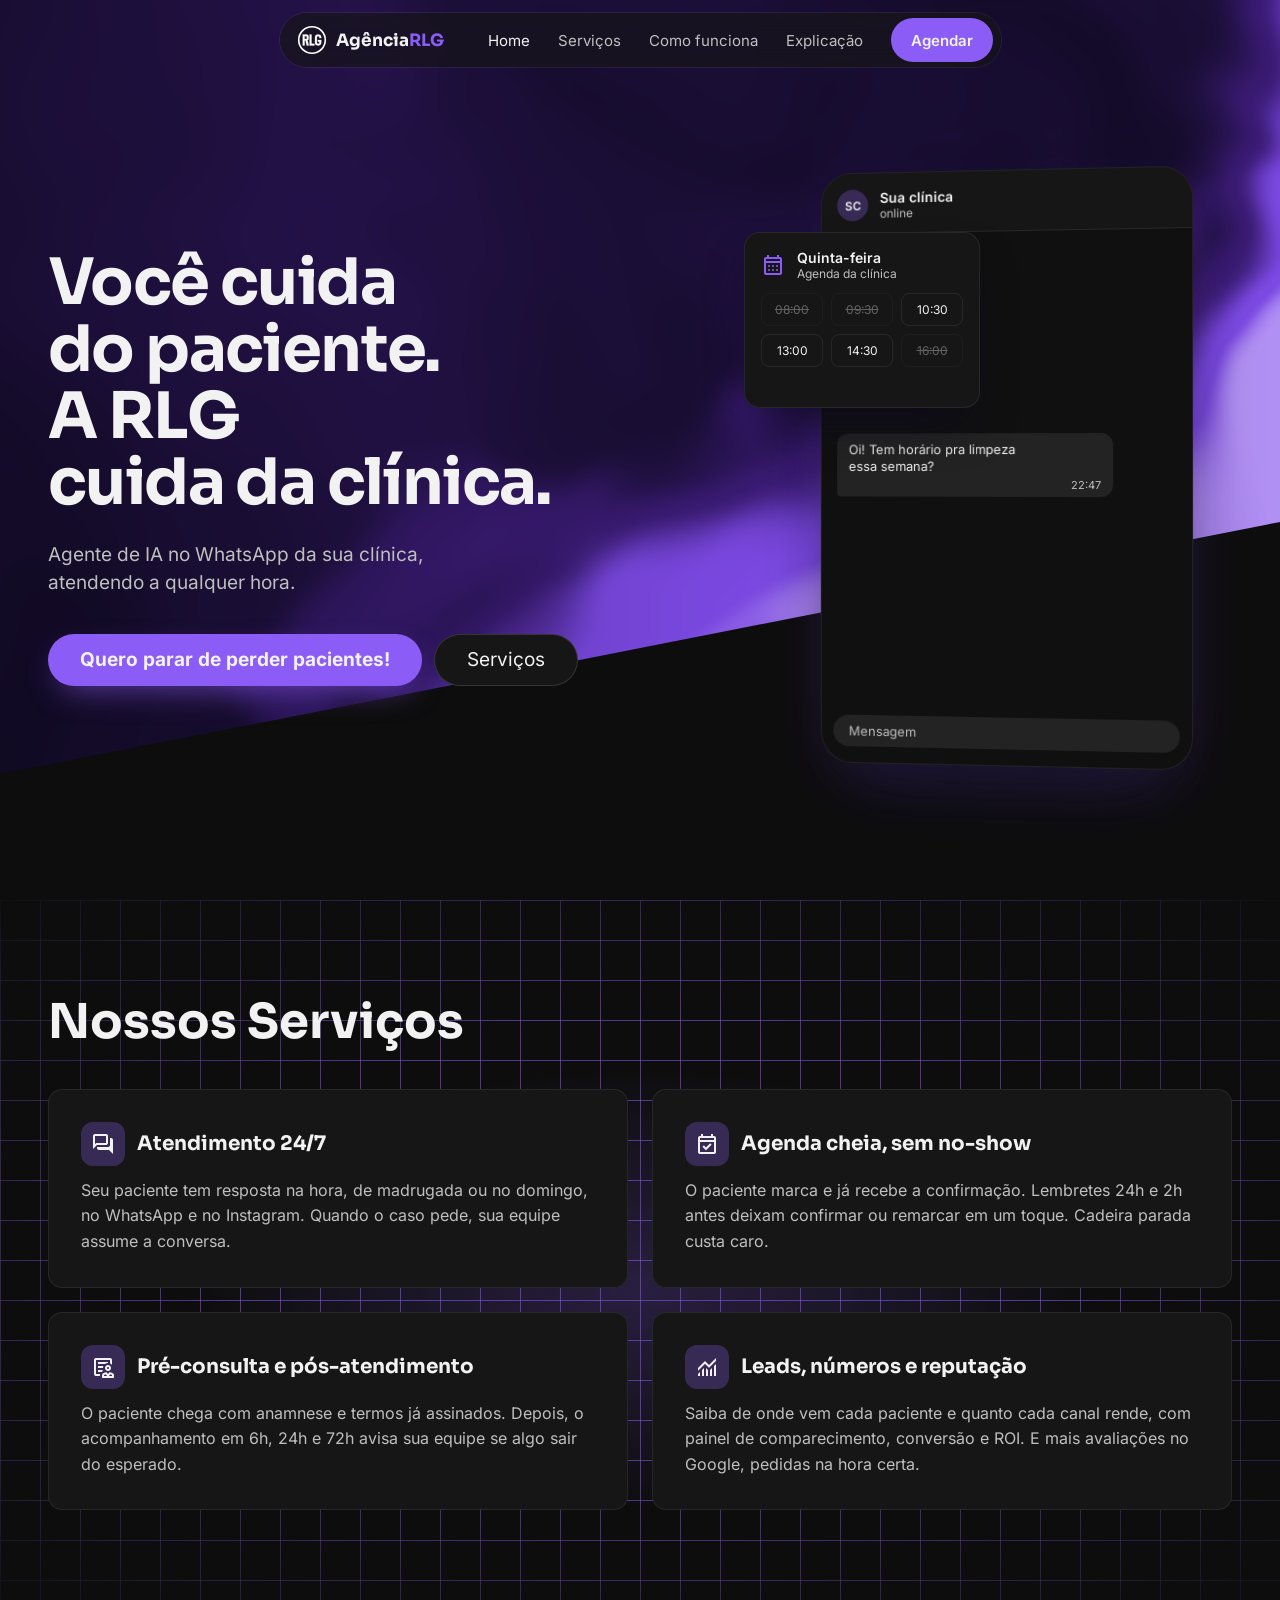
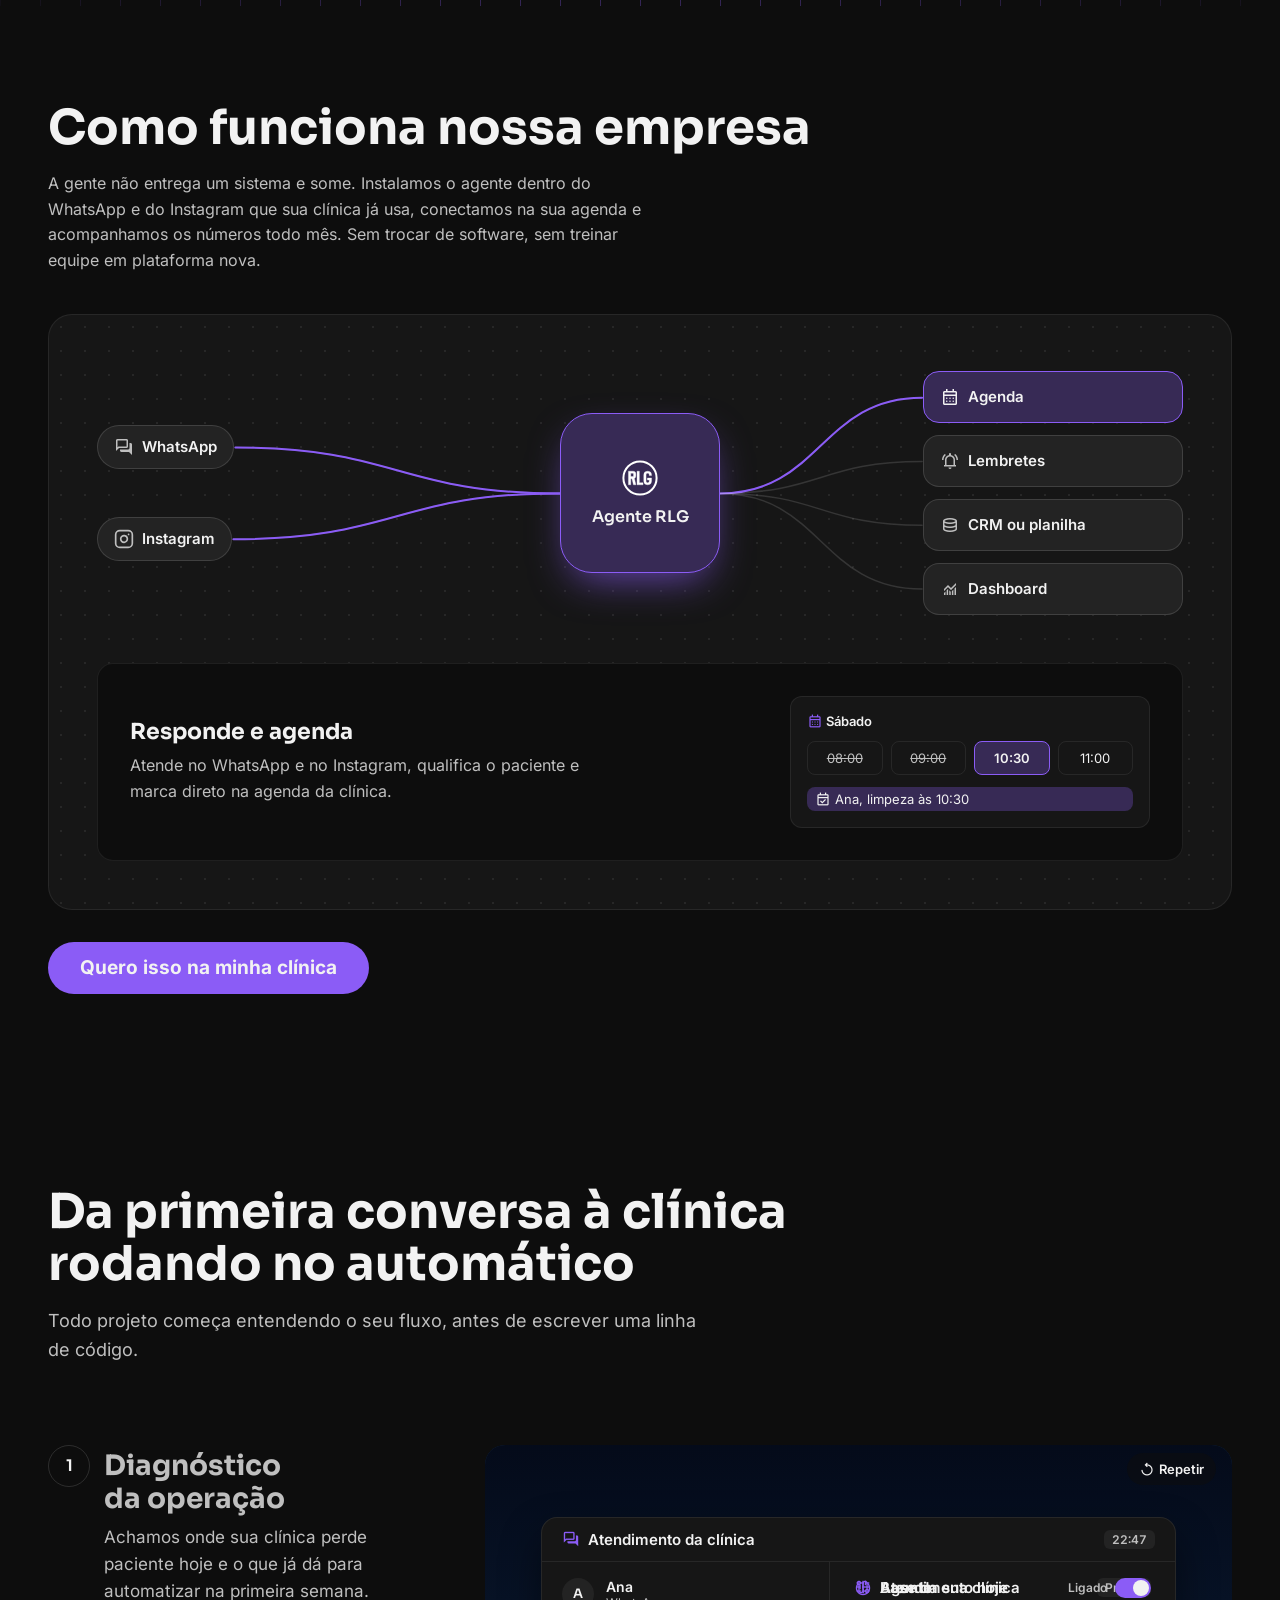
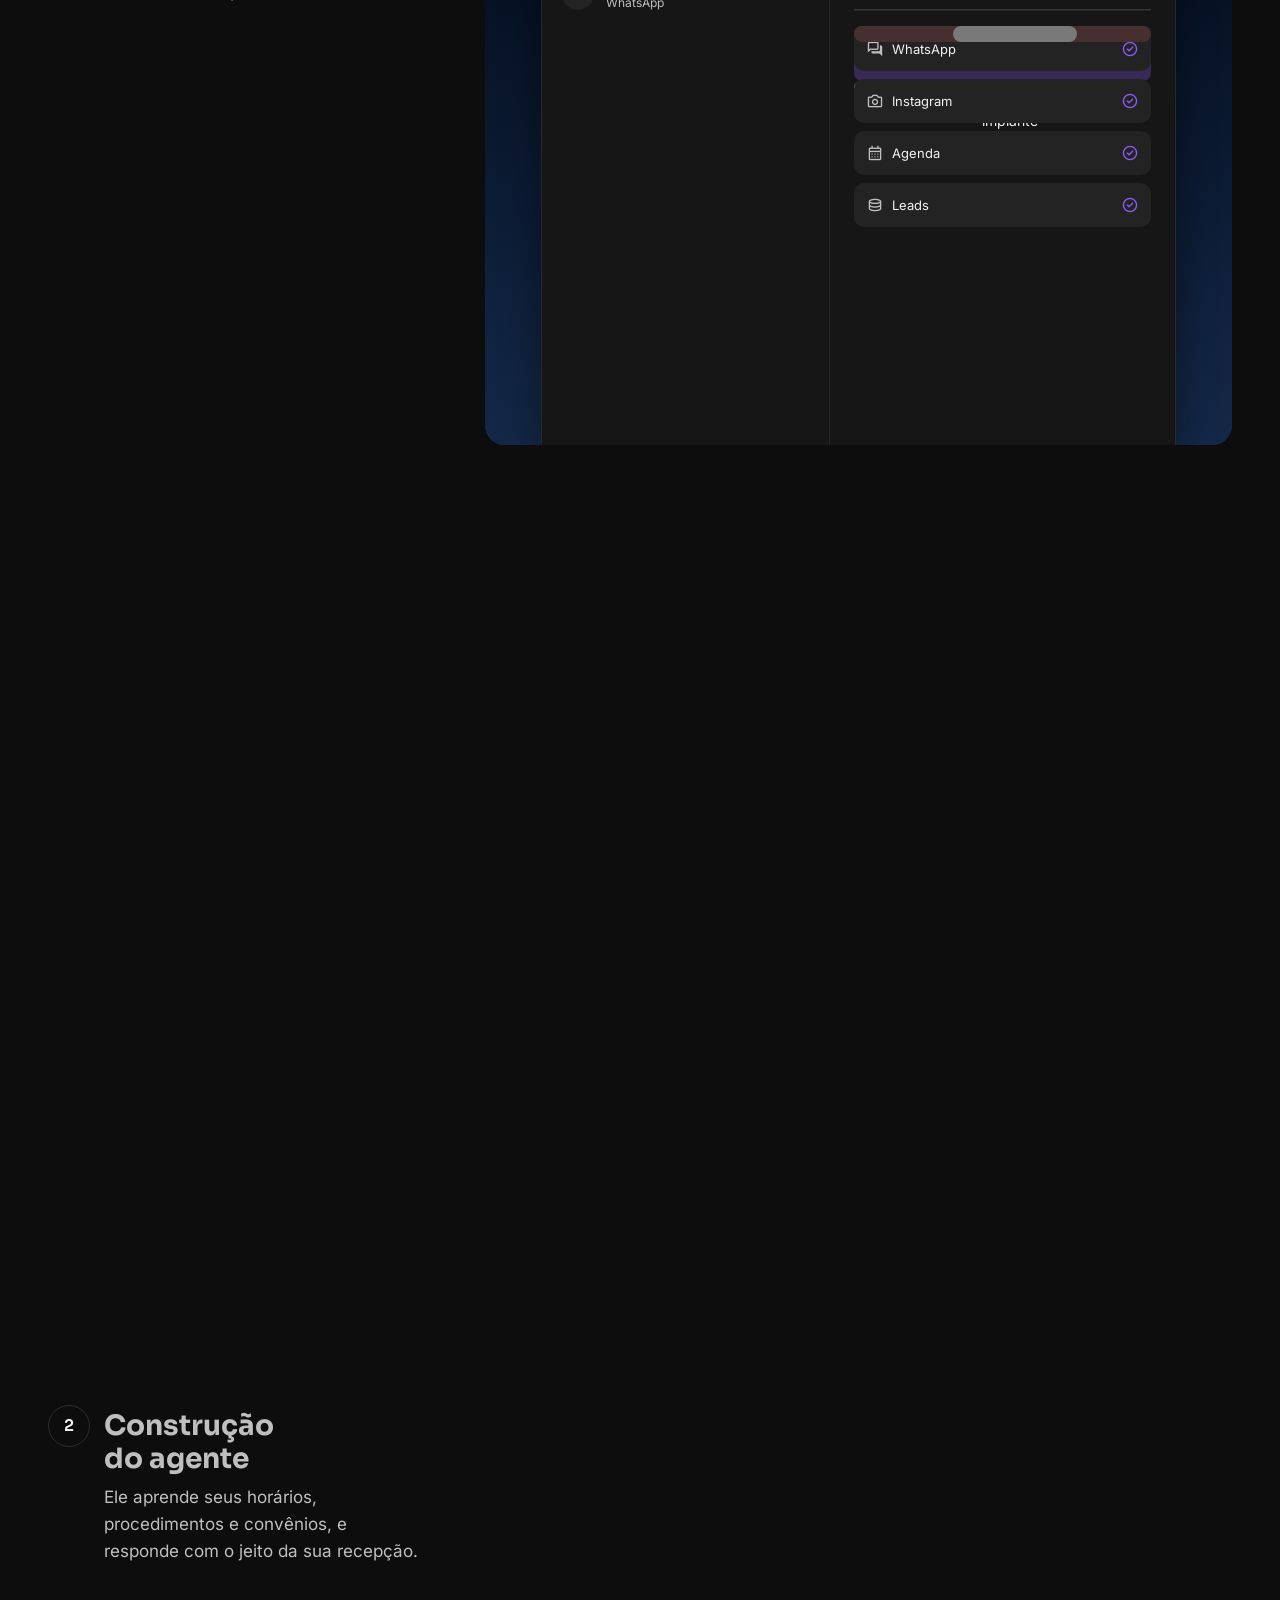
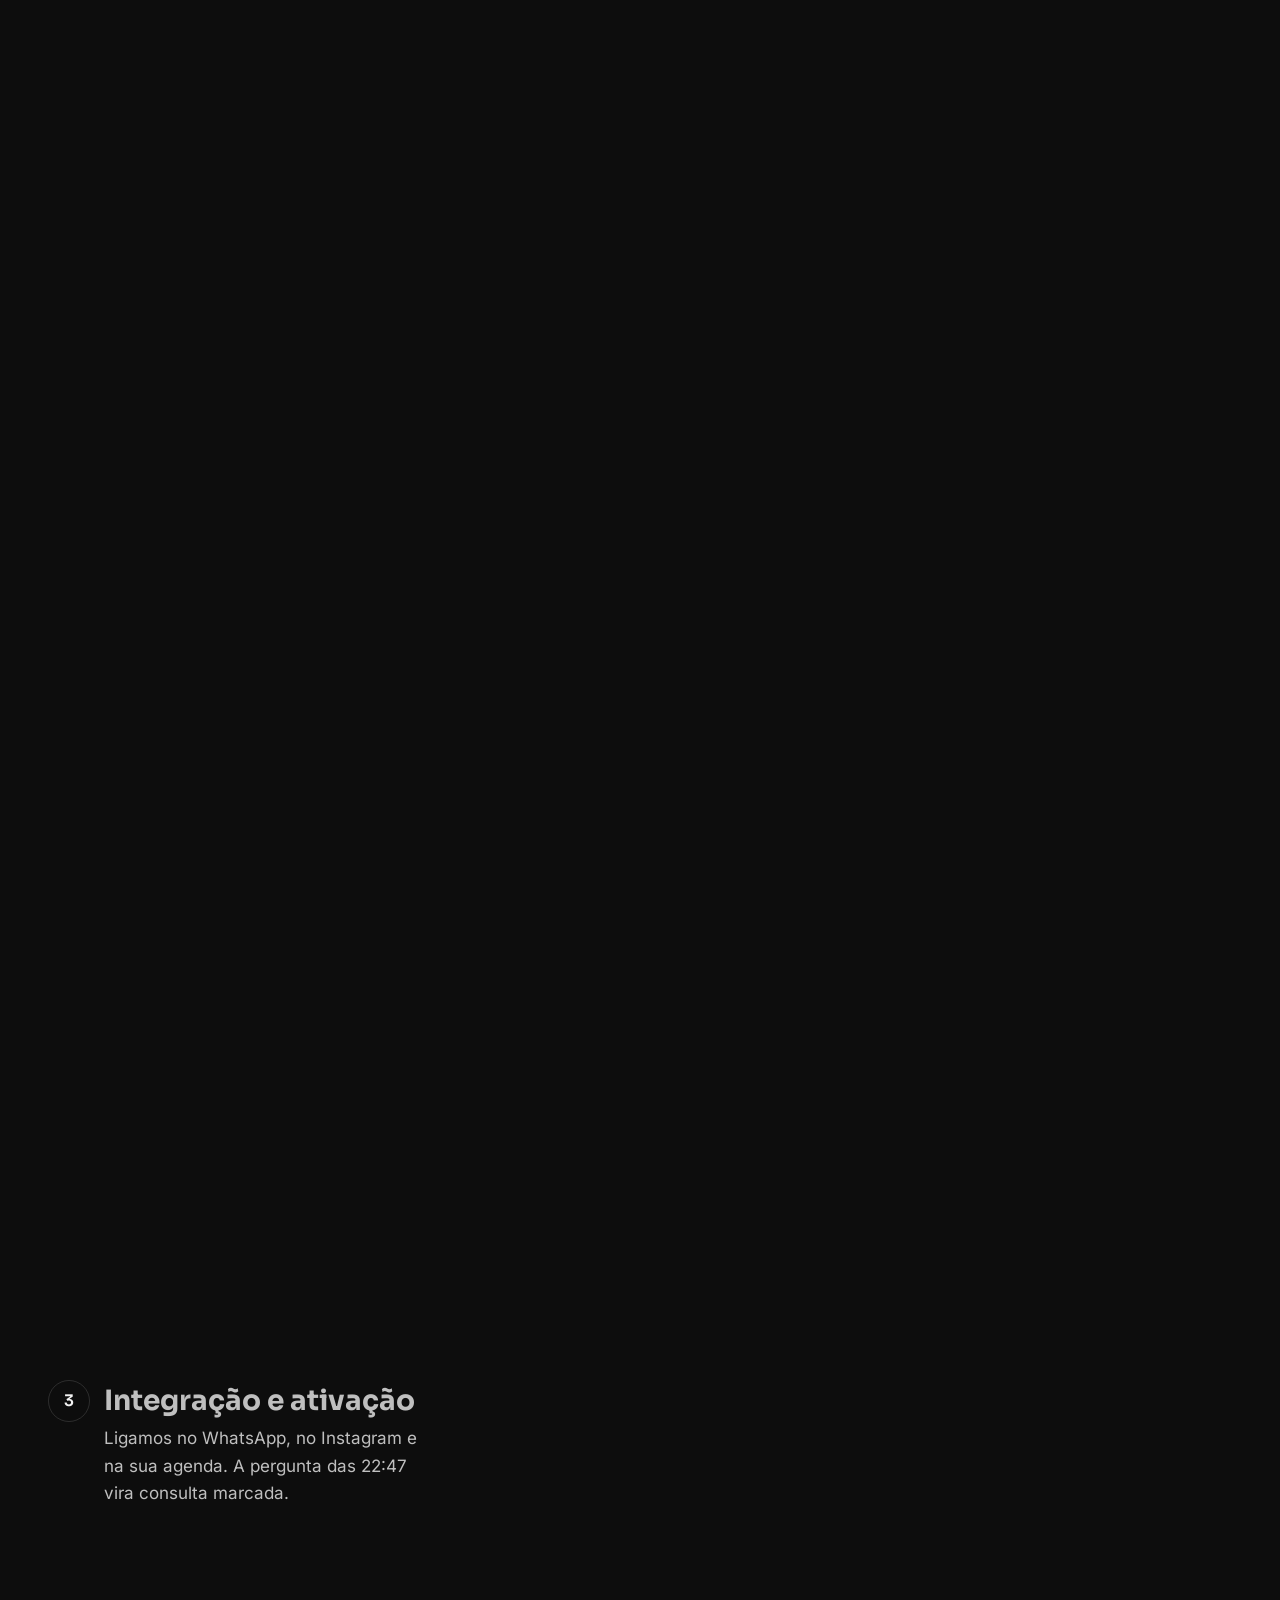
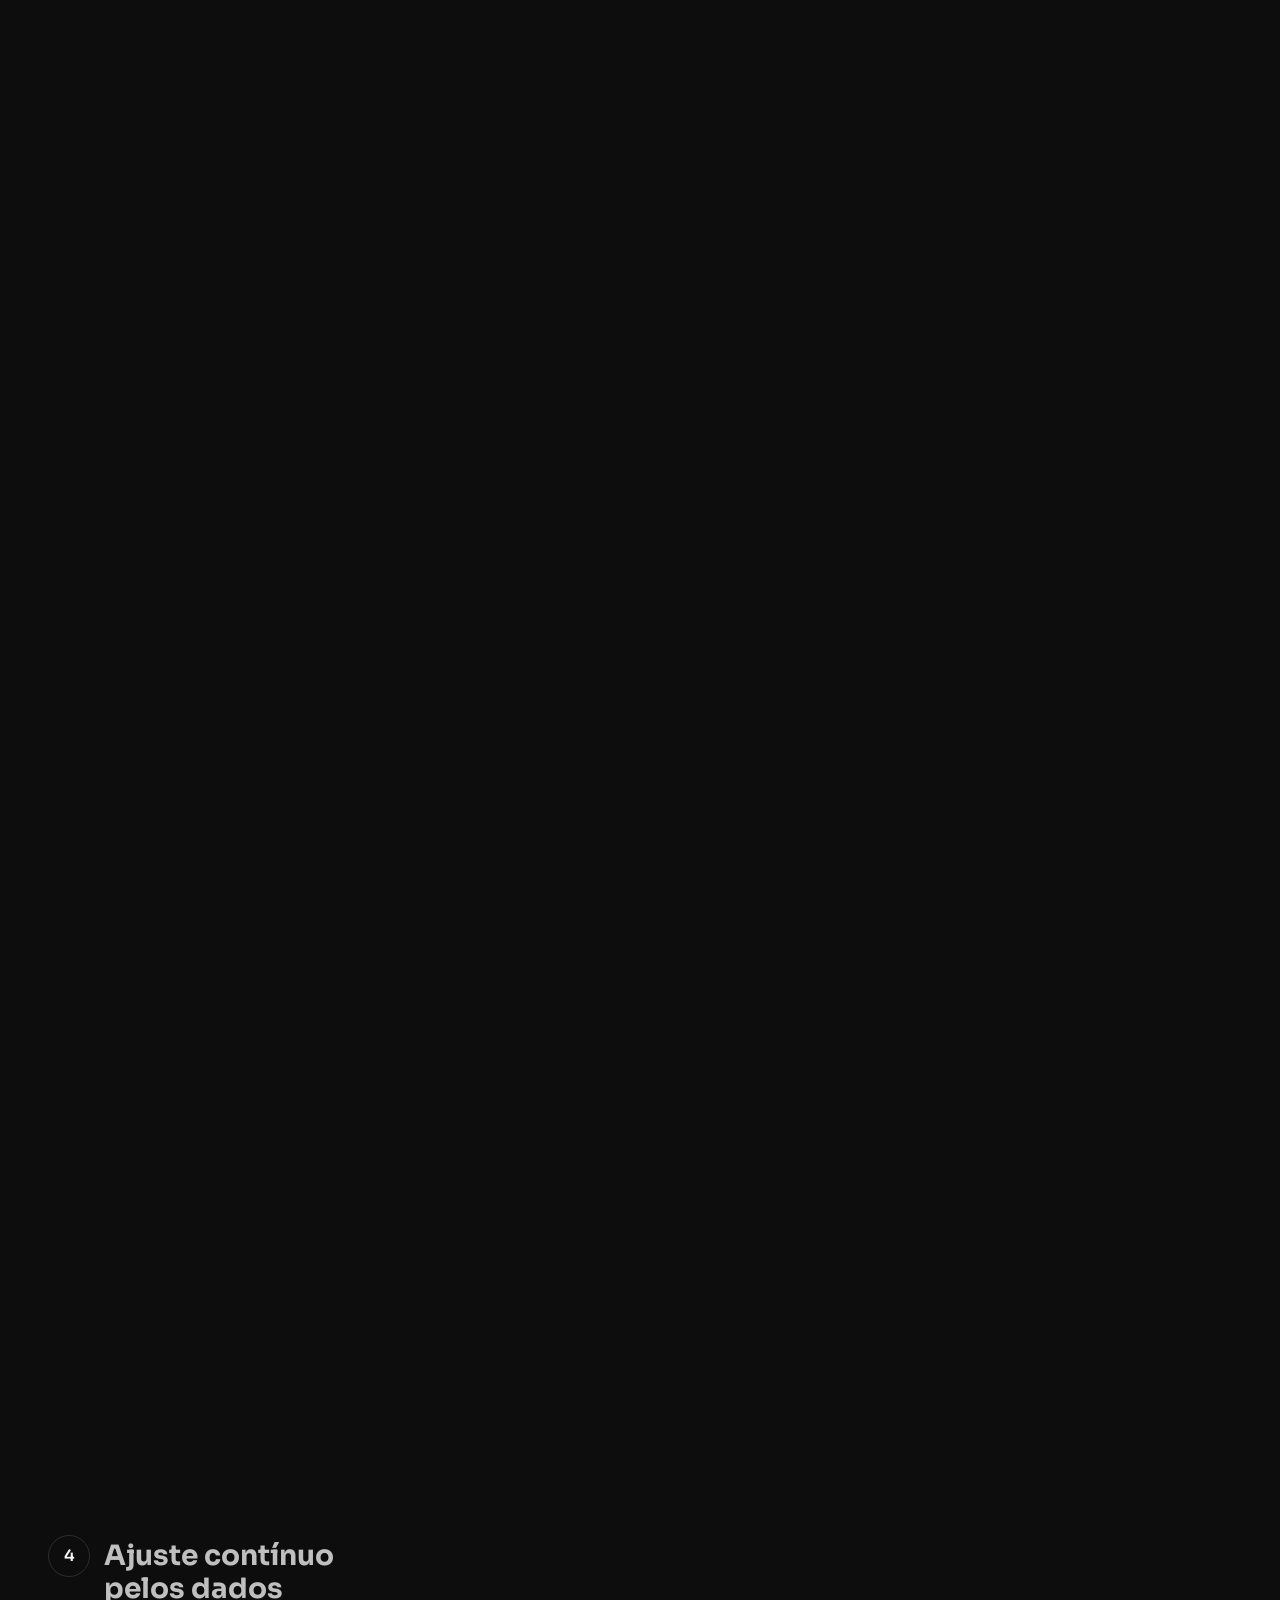
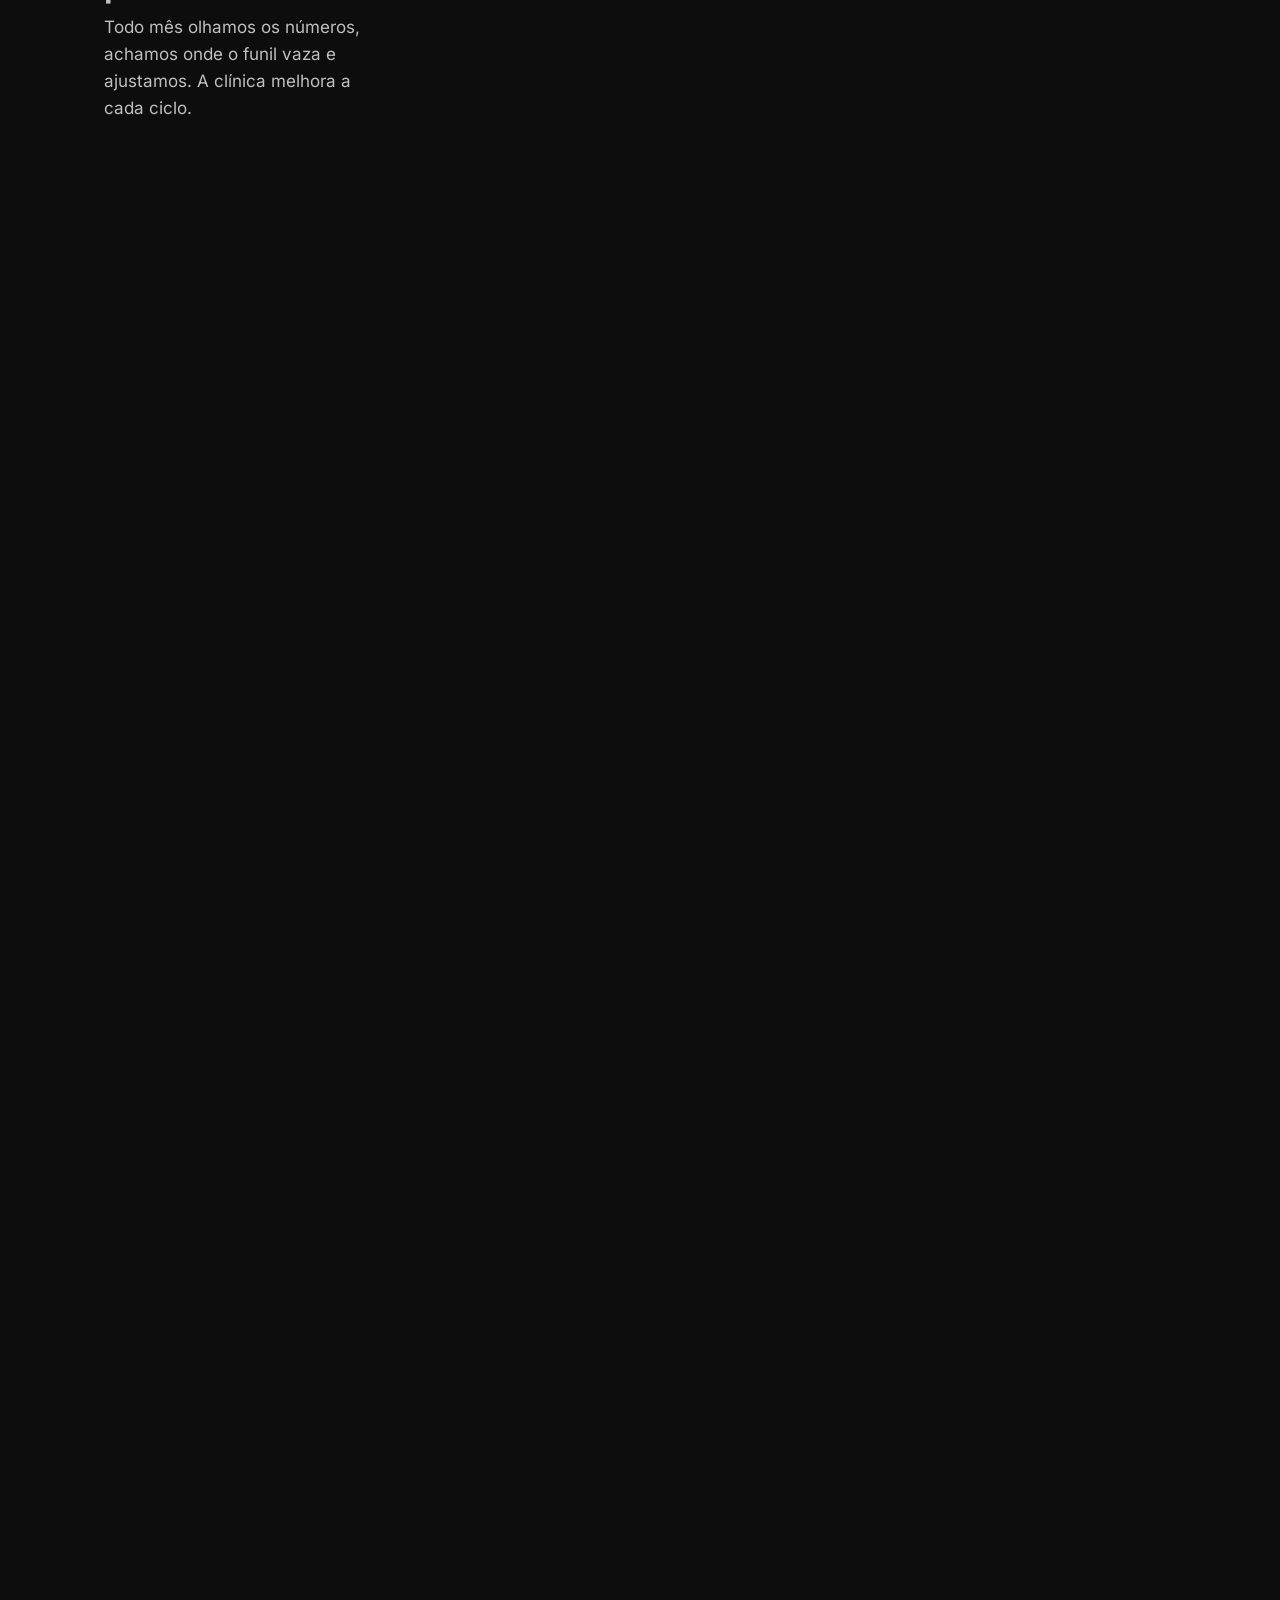
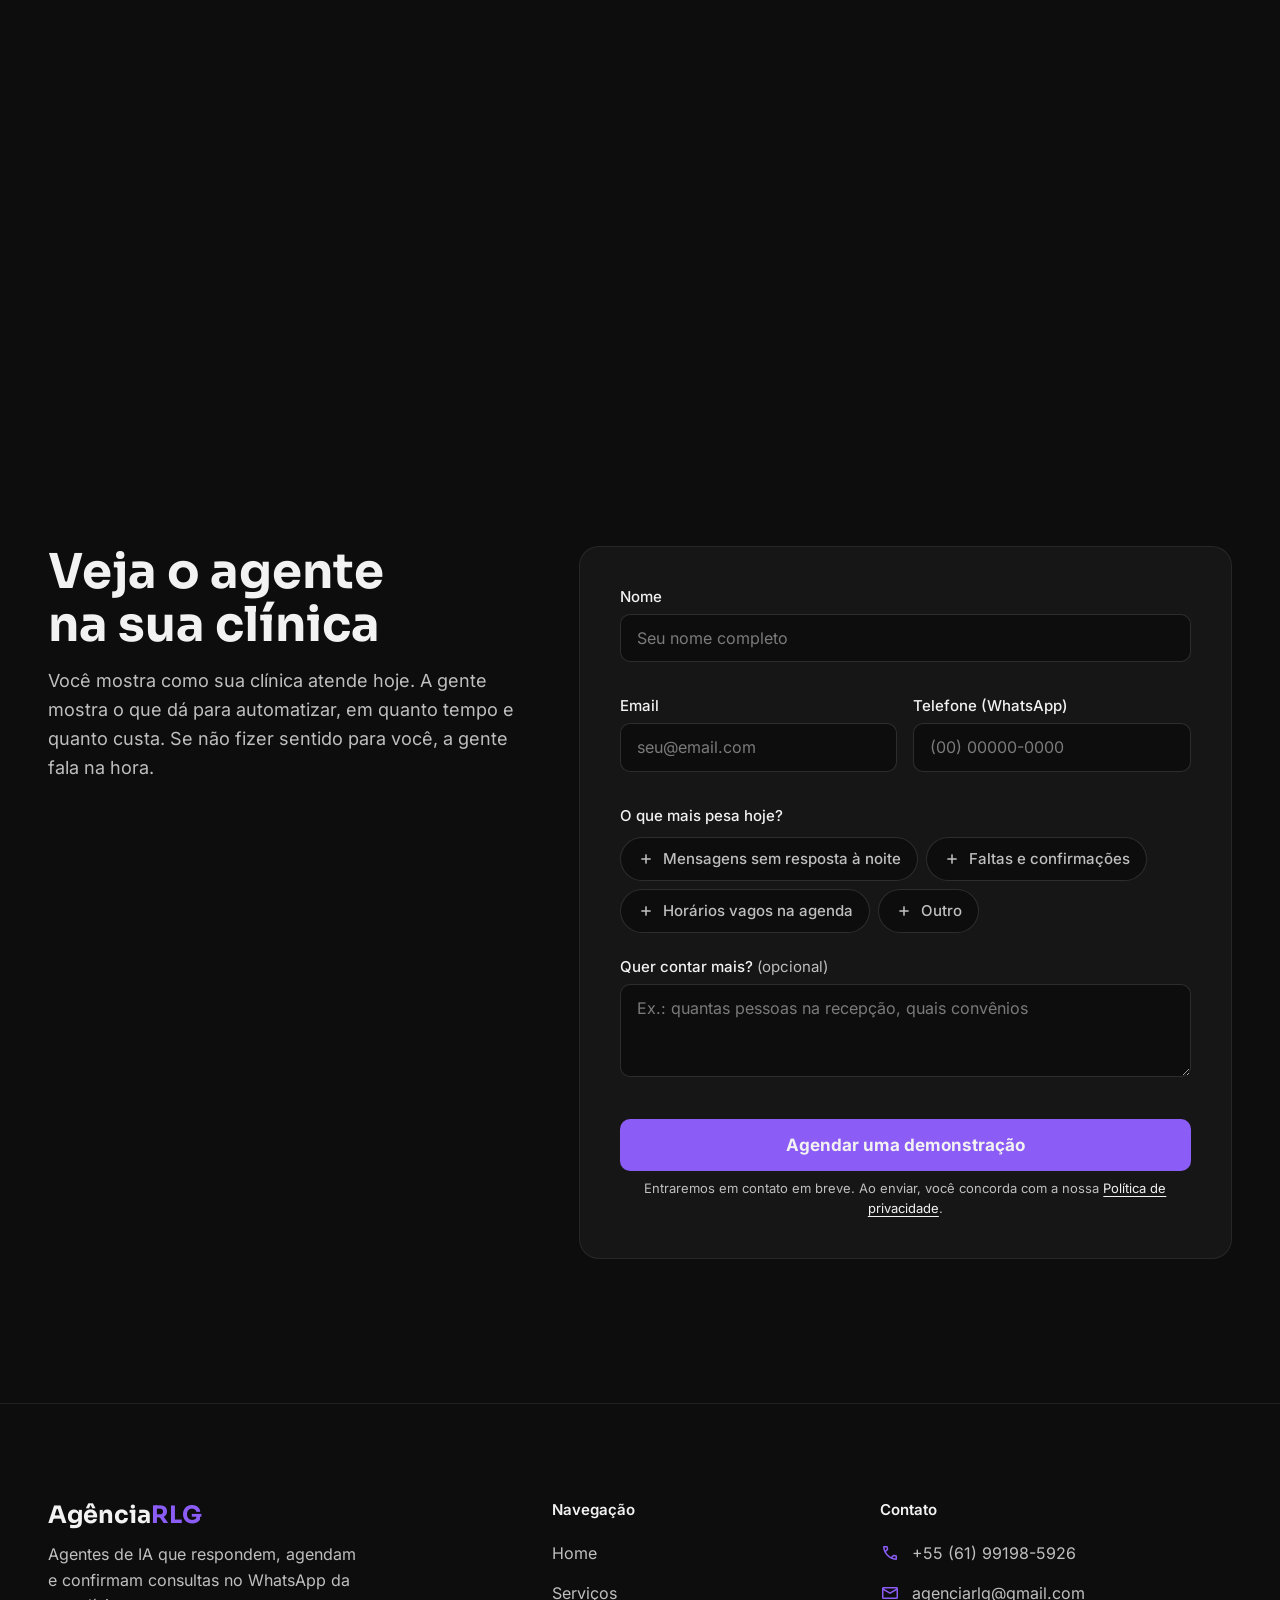
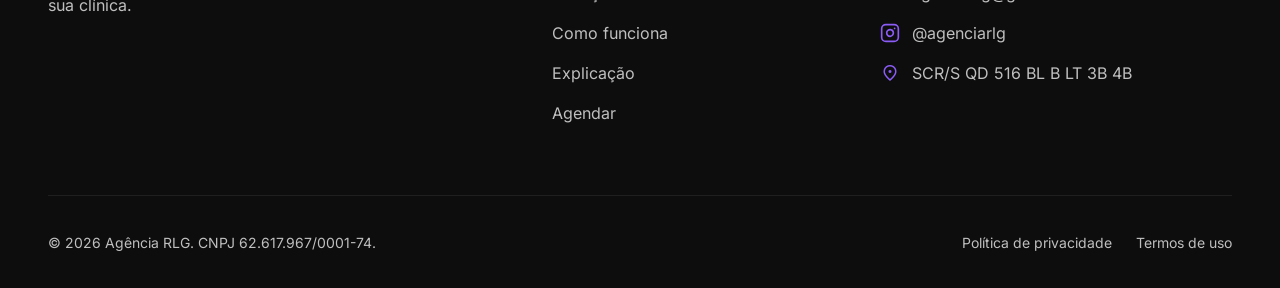
==== commit dedc0a92: "feat: Como funciona vira mapa de conexoes com caminho que acende no clique - WhatsApp e Instagram li" ====
--- a/index.html
+++ b/index.html
@@ -227,76 +227,113 @@
                     <p>A gente não entrega um sistema e some. Instalamos o agente dentro do WhatsApp e do Instagram que sua clínica já usa, conectamos na sua agenda e acompanhamos os números todo mês. Sem trocar de software, sem treinar equipe em plataforma nova.</p>
                 </div>
 
-                <div class="como-corpo">
-                    <!-- Sem JS: todos os passos abertos, linhas completas e a imagem inteira.
-                         Com JS (data-js na seção): um passo por vez; o clique desenha a linha
-                         até o próximo e a imagem aproxima a parte daquele passo. -->
-                    <div class="como-visual" data-foco="0">
-                        <img src="imagens/como_funciona.png" alt="Conversa no WhatsApp agendando uma consulta, ligada por linhas ao lembrete de confirmação, ao registro do lead e ao gráfico de agendamentos" width="1672" height="941" loading="lazy" decoding="async">
-                    </div>
-
-                    <div class="como-passos">
-                        <ol class="passos">
-                            <li class="passo">
-                                <h3>
-                                    <button type="button" class="passo-gatilho" aria-controls="passo-1-texto">
-                                        <span class="passo-marcador" aria-hidden="true">1</span>
-                                        <span class="passo-titulo">Responde e agenda</span>
-                                    </button>
-                                </h3>
-                                <div class="passo-texto" id="passo-1-texto">
-                                    <div><p>Atende no WhatsApp e no Instagram, qualifica o paciente e marca direto na agenda da clínica.</p></div>
-                                </div>
-                                <span class="passo-linha" aria-hidden="true"></span>
+                <!-- Mapa de conexões (scripts/como-funciona.js): o agente no centro,
+                     ligado ao WhatsApp e ao Instagram (entrada) e ao que ele faz (saída).
+                     Clicar num destino acende o caminho e mostra o painel dele.
+                     Sem JS: sem linhas, os destinos são links e os 4 painéis ficam abertos. -->
+                <div class="rede">
+                    <svg class="rede-linhas" aria-hidden="true"></svg>
+
+                    <div class="rede-grade">
+                        <ul class="rede-entradas" aria-label="Onde o paciente chama a clínica">
+                            <li class="rede-no rede-entrada">
+                                <span class="material-symbols-outlined" aria-hidden="true">forum</span>
+                                WhatsApp
                             </li>
-
-                            <li class="passo">
-                                <h3>
-                                    <button type="button" class="passo-gatilho" aria-controls="passo-2-texto">
-                                        <span class="passo-marcador" aria-hidden="true">2</span>
-                                        <span class="passo-titulo">Confirma e lembra</span>
-                                    </button>
-                                </h3>
-                                <div class="passo-texto" id="passo-2-texto">
-                                    <div><p>Confirmação imediata, lembrete 24h e 2h antes. Menos falta, menos horário vago.</p></div>
-                                </div>
-                                <span class="passo-linha" aria-hidden="true"></span>
+                            <li class="rede-no rede-entrada">
+                                <svg aria-hidden="true" xmlns="http://www.w3.org/2000/svg" width="20" height="20" viewBox="0 0 24 24" fill="none" stroke="currentColor" stroke-width="2" stroke-linecap="round" stroke-linejoin="round"><rect x="2" y="2" width="20" height="20" rx="5" ry="5"></rect><path d="M16 11.37A4 4 0 1 1 12.63 8 4 4 0 0 1 16 11.37z"></path><line x1="17.5" y1="6.5" x2="17.51" y2="6.5"></line></svg>
+                                Instagram
                             </li>
-
-                            <li class="passo">
-                                <h3>
-                                    <button type="button" class="passo-gatilho" aria-controls="passo-3-texto">
-                                        <span class="passo-marcador" aria-hidden="true">3</span>
-                                        <span class="passo-titulo">Organiza sozinho</span>
-                                    </button>
-                                </h3>
-                                <div class="passo-texto" id="passo-3-texto">
-                                    <div><p>Todo lead cai automaticamente na planilha ou no CRM, com origem, motivo e status.</p></div>
-                                </div>
-                                <span class="passo-linha" aria-hidden="true"></span>
-                            </li>
-
-                            <li class="passo">
-                                <h3>
-                                    <button type="button" class="passo-gatilho" aria-controls="passo-4-texto">
-                                        <span class="passo-marcador" aria-hidden="true">4</span>
-                                        <span class="passo-titulo">Mostra o resultado</span>
-                                    </button>
-                                </h3>
-                                <div class="passo-texto" id="passo-4-texto">
-                                    <div><p>Dashboard com leads, comparecimento, conversão, CAC e ROI. Decisão com número, não com achismo.</p></div>
-                                </div>
-                            </li>
-                        </ol>
-
-                        <div class="passos-acoes">
-                            <button type="button" class="passos-proximo">Próximo passo</button>
-                            <a href="#call" class="ctf passos-cta">Quero isso na minha clínica</a>
-                        </div>
-
-                        <p class="como-aviso" aria-live="polite"></p>
-                    </div>
-                </div>
+                        </ul>
+
+                        <div class="rede-no rede-agente">
+                            <img src="imagens/logo/rlg-white.svg" alt="" width="40" height="40">
+                            <span>Agente RLG</span>
+                        </div>
+
+                        <div class="rede-destinos" aria-label="O que o agente faz">
+                            <a href="#painel-agenda" id="aba-agenda" class="rede-no rede-destino">
+                                <span class="material-symbols-outlined" aria-hidden="true">calendar_month</span>
+                                Agenda
+                            </a>
+                            <a href="#painel-lembretes" id="aba-lembretes" class="rede-no rede-destino">
+                                <span class="material-symbols-outlined" aria-hidden="true">notifications_active</span>
+                                Lembretes
+                            </a>
+                            <a href="#painel-crm" id="aba-crm" class="rede-no rede-destino">
+                                <span class="material-symbols-outlined" aria-hidden="true">database</span>
+                                CRM ou planilha
+                            </a>
+                            <a href="#painel-dashboard" id="aba-dashboard" class="rede-no rede-destino">
+                                <span class="material-symbols-outlined" aria-hidden="true">monitoring</span>
+                                Dashboard
+                            </a>
+                        </div>
+                    </div>
+
+                    <div class="rede-paineis">
+                        <div class="painel" id="painel-agenda">
+                            <div class="painel-texto">
+                                <h3>Responde e agenda</h3>
+                                <p>Atende no WhatsApp e no Instagram, qualifica o paciente e marca direto na agenda da clínica.</p>
+                            </div>
+                            <div class="painel-peca peca-agenda" aria-hidden="true">
+                                <p class="peca-topo"><span class="material-symbols-outlined">calendar_month</span> Sábado</p>
+                                <ul class="peca-horarios">
+                                    <li class="ocupado">08:00</li>
+                                    <li class="ocupado">09:00</li>
+                                    <li class="marcado">10:30</li>
+                                    <li>11:00</li>
+                                </ul>
+                                <p class="peca-nota"><span class="material-symbols-outlined">event_available</span> Ana, limpeza às 10:30</p>
+                            </div>
+                        </div>
+
+                        <div class="painel" id="painel-lembretes">
+                            <div class="painel-texto">
+                                <h3>Confirma e lembra</h3>
+                                <p>Confirmação imediata, lembrete 24h e 2h antes. Menos falta, menos horário vago.</p>
+                            </div>
+                            <div class="painel-peca peca-lembrete" aria-hidden="true">
+                                <p class="peca-topo"><span class="material-symbols-outlined">notifications_active</span> Lembrete, 24h antes</p>
+                                <p class="peca-balao">Oi, Ana! Sua limpeza é amanhã, às 10:30. Posso confirmar?</p>
+                                <p class="peca-escolhas"><span class="marcado">Confirmar</span><span>Remarcar</span></p>
+                            </div>
+                        </div>
+
+                        <div class="painel" id="painel-crm">
+                            <div class="painel-texto">
+                                <h3>Organiza sozinho</h3>
+                                <p>Todo lead cai automaticamente na planilha ou no CRM, com origem, motivo e status.</p>
+                            </div>
+                            <div class="painel-peca peca-crm" aria-hidden="true">
+                                <dl class="peca-ficha">
+                                    <div><dt>Nome</dt><dd>Ana</dd></div>
+                                    <div><dt>Origem</dt><dd>WhatsApp</dd></div>
+                                    <div><dt>Motivo</dt><dd>Limpeza</dd></div>
+                                    <div><dt>Status</dt><dd><span class="marcado">Agendada</span></dd></div>
+                                </dl>
+                            </div>
+                        </div>
+
+                        <div class="painel" id="painel-dashboard">
+                            <div class="painel-texto">
+                                <h3>Mostra o resultado</h3>
+                                <p>Dashboard com leads, comparecimento, conversão, CAC e ROI. Decisão com número, não com achismo.</p>
+                            </div>
+                            <div class="painel-peca peca-dashboard" aria-hidden="true">
+                                <p class="peca-topo"><span class="material-symbols-outlined">monitoring</span> Seu mês</p>
+                                <div class="peca-barras">
+                                    <span style="--altura: 100%">Leads</span>
+                                    <span style="--altura: 72%">Agendados</span>
+                                    <span style="--altura: 60%">Compareceram</span>
+                                </div>
+                            </div>
+                        </div>
+                    </div>
+                </div>
+
+                <a href="#call" class="ctf passos-cta">Quero isso na minha clínica</a>
             </div>
         </section>
 
--- a/estilos/como-funciona.css
+++ b/estilos/como-funciona.css
@@ -1,10 +1,11 @@
-/* Hallmark · redesign: full (escopo: só a seção #como-funciona) · theme: brand · os 4 passos numerados e ligados por uma linha; cada clique desenha a linha até o próximo passo e a imagem aproxima a parte que ele mostra (celular, lembrete, CRM, gráfico) · interação por clique e não por scroll: funciona igual no celular, sem JS e com menos movimento (scroll-choreography desliga abaixo de 40rem e com reduced-motion) */
-/* Hallmark · pre-emit critique: o movimento só acontece quando a pessoa pede (clique), segue as linhas que a própria imagem já desenha e termina na chamada para a call · sem JS: passos abertos, linhas completas, imagem inteira */
+/* Hallmark · redesign: full (escopo: só a seção #como-funciona, branch v2-como-funciona-mapa) · theme: brand · shape: mapa de conexões (referências Synthesized e Contiant), para não repetir a forma de passos da Explicação · o Agente RLG no centro, ligado ao WhatsApp e ao Instagram (entrada) e à agenda, aos lembretes, ao CRM e ao dashboard (saída) · signature: clicar num destino acende o caminho entrada, agente, destino, e um pulso de luz corre por ele uma vez · interação só por clique (e setas no teclado), nada se move sozinho · sem JS: sem linhas, os destinos são links e os 4 painéis ficam abertos */
+/* Hallmark · pre-emit critique: P4 H4 E4 S4 R4 V5 · weakest: H, sete nós e um painel disputam o olho; o nó do agente é o maior, só o caminho escolhido tem cor e o resto fica na cor da trilha */
+/* Hallmark · dropped imagens/como_funciona.png e o botão "Próximo passo" · o dono não gostava da foto (ia trocá-la) e cada destino agora é clicável; o arquivo da foto continua no repositório */
 
 /* =========================================================
    COMO FUNCIONA - mobile first
-   Base: celular (imagem em cima, passos embaixo).
-   Duas colunas a partir de 960px.
+   Base: celular (mapa na vertical, destinos em grade 2x2).
+   Mapa na horizontal a partir de 900px.
    ========================================================= */
 
 section.como {
@@ -44,319 +45,499 @@
     text-wrap: pretty;
 }
 
-/* ---------- Corpo: imagem + passos ---------- */
-
-.como-corpo {
-    display: grid;
-    grid-template-columns: minmax(0, 1fr);
-    gap: 32px;
-}
-
-/* ---------- Imagem que aproxima cada passo ---------- */
-
-.como-visual {
-    aspect-ratio: 1672 / 941;
-    overflow: clip;
+/* ---------- Palco do mapa ---------- */
+
+.rede {
+    position: relative;
+    isolation: isolate;
+    padding: 32px 16px;
     border: 1px solid var(--cor-borda);
-    border-radius: 14px;
-    background-color: var(--cor-1);
-}
-
-/* --s: zoom · --x/--y: quanto a imagem anda para centralizar o foco
-   (em % do próprio tamanho; limitado para não mostrar as bordas) */
-.como-visual img {
-    display: block;
+    border-radius: 24px;
+    background-color: var(--cor-superficie);
+    /* Grade de pontos, como uma prancheta de diagrama */
+    background-image: radial-gradient(var(--cor-borda) 1px, transparent 1px);
+    background-size: 24px 24px;
+    font-family: var(--fonte-texto);
+}
+
+.rede-linhas {
+    position: absolute;
+    inset: 0;
+    z-index: -1;
     width: 100%;
     height: 100%;
-    object-fit: cover;
-    transform: scale(var(--s, 1)) translate(var(--x, 0%), var(--y, 0%));
-    transition: transform 600ms cubic-bezier(0.65, 0, 0.35, 1);
-}
-
-section.como[data-js] .como-visual[data-foco="1"] { --s: 1.2; --x: 4%; --y: 0%; }     /* celular: a conversa */
-section.como[data-js] .como-visual[data-foco="2"] { --s: 1.8; --x: 22%; --y: 2%; }    /* lembrete de consulta */
-section.como[data-js] .como-visual[data-foco="3"] { --s: 1.8; --x: -22%; --y: 22%; }  /* registro do lead */
-section.como[data-js] .como-visual[data-foco="4"] { --s: 1.8; --x: -22%; --y: -13%; } /* gráfico de agendamentos */
-
-/* ---------- Passos ---------- */
-
-.passos {
+    overflow: visible;
+    pointer-events: none;
+}
+
+/* ---------- Nós ---------- */
+
+.rede-grade {
+    display: grid;
+    grid-template-columns: minmax(0, 1fr);
+    justify-items: center;
+    gap: 48px;
+}
+
+.rede-entradas {
+    display: flex;
+    flex-wrap: wrap;
+    justify-content: center;
+    gap: 12px;
     list-style: none;
 }
 
-.passo {
-    position: relative;
-    padding-left: 56px;
-    padding-bottom: 32px;
-}
-
-.passo:last-child {
-    padding-bottom: 0;
-}
-
-.passo h3 {
-    margin-left: -56px;
-    font-size: 1.125rem;
-    line-height: 1.3;
-}
-
-.passo-gatilho {
+.rede-no {
     display: flex;
     align-items: center;
-    width: 100%;
-    min-height: 40px;
-    padding: 0 0 0 56px;
-    border: 0;
-    border-radius: 8px;
-    background: none;
-    color: inherit;
-    font: inherit;
-    text-align: left;
-    cursor: pointer;
-}
-
-.passo-gatilho:focus-visible {
-    outline: 2px solid var(--cor-2);
-    outline-offset: 4px;
-}
-
-.passo-titulo {
-    font-family: var(--fonte-titulo);
-    color: var(--cor-2);
-    text-wrap: balance;
-    min-width: 0;
-    transition: color 220ms ease-out;
-}
-
-.passo-marcador {
-    position: absolute;
-    top: 0;
-    left: 0;
-    display: grid;
-    place-items: center;
-    width: 40px;
-    height: 40px;
-    border: 1px solid var(--cor-detalhe);
-    border-radius: 50%;
-    background-color: var(--cor-detalhe-suave);
-    color: var(--cor-2);
-    font-family: var(--fonte-texto);
+    gap: 8px;
+    border: 1px solid var(--cor-trilha);
+    background-color: var(--cor-superficie-2);
+    color: var(--cor-2);
     font-size: 0.9375rem;
     font-weight: 600;
-    transition-property: background-color, border-color, color, box-shadow;
-    transition-duration: 300ms;
+}
+
+.rede-no .material-symbols-outlined {
+    font-size: 1.25rem;
+    color: var(--cor-3);
+}
+
+.rede-entrada {
+    min-height: 44px;
+    padding: 8px 16px;
+    border-radius: 999px;
+}
+
+.rede-entrada svg {
+    flex-shrink: 0;
+    color: var(--cor-3);
+}
+
+/* O agente: o nó maior, no centro */
+.rede-agente {
+    flex-direction: column;
+    justify-content: center;
+    gap: 8px;
+    width: 136px;
+    aspect-ratio: 1;
+    border-radius: 32px;
+    border-color: var(--cor-detalhe);
+    background-color: var(--cor-detalhe-suave);
+    font-family: var(--fonte-titulo);
+    font-size: 1rem;
+    transition: box-shadow 400ms ease-out;
+}
+
+.rede-agente img {
+    display: block;
+}
+
+.rede-agente.aceso {
+    box-shadow: 0 16px 40px -12px color-mix(in srgb, var(--cor-detalhe) 70%, transparent);
+}
+
+/* Destinos: abas (com JS) ou links para os painéis (sem JS).
+   Celular e tablet: os 4 numa fileira só, para todas as linhas descerem
+   direto do agente (numa grade 2x2 as de baixo passariam por trás das de cima) */
+.rede-destinos {
+    display: grid;
+    grid-template-columns: repeat(4, minmax(0, 1fr));
+    gap: 4px;
+    width: 100%;
+}
+
+.rede-destino {
+    flex-direction: column;
+    justify-content: center;
+    gap: 4px;
+    min-height: 72px;
+    padding: 8px 4px;
+    border-radius: 16px;
+    font-size: 0.75rem;
+    line-height: 1.2;
+    text-align: center;
+    text-decoration: none;
+    cursor: pointer;
+    transition-property: background-color, border-color, color;
+    transition-duration: 220ms;
     transition-timing-function: ease-out;
 }
 
-.passo-texto {
-    display: grid;
-    grid-template-rows: 1fr;
-    transition:
-        grid-template-rows 420ms ease-in-out,
-        opacity 300ms ease-out;
-}
-
-.passo-texto > div {
-    min-height: 0;
-    overflow: hidden;
-}
-
-.passo-texto p {
-    padding-top: 8px;
-    max-width: 46ch;
-    font-family: var(--fonte-texto);
+.rede-destino:hover {
+    border-color: var(--cor-3);
+}
+
+.rede-destino[aria-selected="true"] {
+    border-color: var(--cor-detalhe);
+    background-color: var(--cor-detalhe-suave);
+}
+
+.rede-destino[aria-selected="true"] .material-symbols-outlined {
+    color: var(--cor-2);
+}
+
+.rede-destino:focus-visible {
+    outline: 2px solid var(--cor-2);
+    outline-offset: 3px;
+    transition: none;
+}
+
+.rede-destino:active {
+    transform: translateY(1px);
+}
+
+/* ---------- Linhas ---------- */
+
+.rede-linhas path {
+    fill: none;
+    stroke-linecap: round;
+}
+
+.linha-trilha {
+    stroke: var(--cor-trilha);
+    stroke-width: 1.5;
+}
+
+/* A linha acesa se desenha (e recolhe) por cima da trilha */
+.linha-acesa {
+    stroke: var(--cor-detalhe);
+    stroke-width: 2;
+    stroke-dasharray: var(--comp) var(--comp);
+    stroke-dashoffset: var(--comp);
+    transition: stroke-dashoffset 500ms cubic-bezier(0.65, 0, 0.35, 1);
+}
+
+.aceso .linha-acesa {
+    stroke-dashoffset: 0;
+}
+
+/* O pulso: um traço curto e claro que corre pelo caminho uma vez */
+.linha-pulso {
+    stroke: var(--onda-4);
+    stroke-width: 3;
+    stroke-dasharray: 32px var(--comp);
+    stroke-dashoffset: 32px;
+    opacity: 0;
+}
+
+.linha-pulso.pulsando {
+    animation: pulso 900ms ease-in-out var(--atraso, 0ms) forwards;
+}
+
+@keyframes pulso {
+    0% { opacity: 1; stroke-dashoffset: 32px; }
+    85% { opacity: 1; }
+    100% { opacity: 0; stroke-dashoffset: calc(-1 * var(--comp)); }
+}
+
+/* Sem JS não há linhas: o SVG fica vazio */
+.rede:not([data-js]) .rede-linhas {
+    display: none;
+}
+
+/* ---------- Painéis ---------- */
+
+.rede-paineis {
+    display: grid;
+    gap: 16px;
+    margin-top: 40px;
+}
+
+.painel {
+    display: grid;
+    grid-template-columns: minmax(0, 1fr);
+    gap: 20px;
+    padding: 24px;
+    border: 1px solid var(--cor-borda);
+    border-radius: 16px;
+    background-color: var(--cor-1);
+}
+
+.painel[hidden] {
+    display: none;
+}
+
+.rede[data-js] .painel:not([hidden]) {
+    animation: painel-entra 300ms ease-out;
+}
+
+@keyframes painel-entra {
+    from { opacity: 0; transform: translateY(8px); }
+}
+
+.painel:focus-visible {
+    outline: 2px solid var(--cor-2);
+    outline-offset: 3px;
+}
+
+.painel-texto h3 {
+    font-family: var(--fonte-titulo);
+    font-size: 1.375rem;
+    line-height: 1.2;
+    color: var(--cor-2);
+    margin-bottom: 8px;
+}
+
+.painel-texto p {
     color: var(--cor-3);
     font-size: 1rem;
     line-height: 1.6;
-    text-wrap: pretty;
-}
-
-/* A linha entre um marcador e o próximo: trilha apagada + preenchimento roxo */
-.passo-linha {
-    position: absolute;
-    top: 44px;
-    bottom: 4px;
-    left: 19px;
-    width: 2px;
-    overflow: hidden;
-    border-radius: 1px;
-    background-color: var(--cor-trilha);
-}
-
-.passo-linha::after {
-    content: "";
-    position: absolute;
-    inset: 0;
-    background-color: var(--cor-detalhe);
-    transform-origin: top;
-    transform: scaleY(1);
-    transition: transform 380ms ease-in-out;
-}
-
-/* ---------- Estados (só com JS: data-js na seção, data-estado no passo) ---------- */
-
-/* A linha se desenha quando o passo está avançando (data-avancando)
-   e fica desenhada depois que ele vira "feito" */
-section.como[data-js] .passo:not([data-estado="feito"]):not([data-avancando]) .passo-linha::after {
-    transform: scaleY(0);
-}
-
-section.como[data-js] .passo[data-estado="atual"] .passo-marcador {
-    background-color: var(--cor-detalhe);
+    max-width: 46ch;
+}
+
+/* ---------- Mini peças: o resultado de cada destino ---------- */
+
+.painel-peca {
+    align-self: center;
+    width: 100%;
+    max-width: 360px;
+    padding: 16px;
+    border: 1px solid var(--cor-borda);
+    border-radius: 12px;
+    background-color: var(--cor-superficie);
+    color: var(--cor-2);
+    font-size: 0.8125rem;
+}
+
+.painel-peca p {
+    margin: 0;
+}
+
+.painel-peca .material-symbols-outlined {
+    font-size: 1rem;
+    color: var(--cor-detalhe);
+    vertical-align: -3px;
+}
+
+.painel-peca .peca-topo {
+    font-weight: 600;
+    margin-bottom: 12px;
+}
+
+.painel-peca .marcado {
     border-color: var(--cor-detalhe);
-    box-shadow: 0 0 0 6px var(--cor-brilho);
-}
-
-section.como[data-js] .passo[data-estado="futuro"] .passo-marcador {
-    background-color: transparent;
-    border-color: var(--cor-trilha);
+    background-color: var(--cor-detalhe-suave);
+    font-weight: 600;
+}
+
+/* Agenda */
+.peca-horarios {
+    display: grid;
+    grid-template-columns: repeat(4, minmax(0, 1fr));
+    gap: 8px;
+    list-style: none;
+}
+
+.peca-horarios li {
+    padding: 8px 0;
+    border: 1px solid var(--cor-borda);
+    border-radius: 8px;
+    text-align: center;
+}
+
+.peca-horarios li.ocupado {
     color: var(--cor-3);
-}
-
-section.como[data-js] .passo[data-estado="futuro"] .passo-titulo {
+    text-decoration: line-through;
+}
+
+.painel-peca .peca-nota {
+    margin-top: 12px;
+    padding: 4px 8px;
+    border-radius: 8px;
+    background-color: var(--cor-detalhe-suave);
+}
+
+.peca-nota .material-symbols-outlined {
+    color: var(--cor-2);
+}
+
+/* Lembrete */
+.peca-balao {
+    padding: 8px 12px;
+    border-radius: 12px;
+    border-bottom-right-radius: 4px;
+    background-color: var(--cor-detalhe-suave);
+    line-height: 1.4;
+}
+
+.painel-peca .peca-escolhas {
+    display: flex;
+    gap: 8px;
+    margin-top: 12px;
+}
+
+.peca-escolhas span {
+    padding: 4px 12px;
+    border: 1px solid var(--cor-trilha);
+    border-radius: 999px;
+}
+
+/* CRM */
+.peca-ficha {
+    display: grid;
+    grid-template-columns: repeat(2, minmax(0, 1fr));
+    gap: 12px;
+}
+
+.peca-ficha dt {
     color: var(--cor-3);
-}
-
-section.como[data-js] .passo:not([data-estado="atual"]) .passo-texto {
-    grid-template-rows: 0fr;
-    opacity: 0;
-    visibility: hidden;
-    transition:
-        grid-template-rows 420ms ease-in-out,
-        opacity 200ms ease-in,
-        visibility 0s linear 420ms;
-}
-
-section.como[data-js] .passo:not([data-estado="atual"]) .passo-gatilho:hover .passo-titulo {
-    color: var(--cor-2);
-}
-
-section.como[data-js] .passo[data-estado="futuro"] .passo-gatilho:hover .passo-marcador {
-    border-color: var(--cor-detalhe);
-}
-
-/* Sem JS os passos já estão todos abertos: o botão não faz nada */
-section.como:not([data-js]) .passo-gatilho {
-    cursor: default;
-}
-
-/* ---------- Ações: próximo passo e, no fim, a chamada ---------- */
-
-.passos-acoes {
+    font-size: 0.75rem;
+    margin-bottom: 2px;
+}
+
+.peca-ficha dd {
+    font-weight: 600;
+}
+
+.peca-ficha .marcado {
+    display: inline-block;
+    padding: 2px 8px;
+    border: 1px solid var(--cor-detalhe);
+    border-radius: 999px;
+}
+
+/* Dashboard: só a forma das barras, sem número inventado */
+.peca-barras {
+    display: grid;
+    grid-template-columns: repeat(3, minmax(0, 1fr));
+    align-items: end;
+    gap: 12px;
+    height: 120px;
+}
+
+.peca-barras span {
     display: flex;
-    flex-wrap: wrap;
-    gap: 12px;
-    margin-top: 32px;
-    padding-left: 56px;
-}
-
-.passos-proximo,
+    align-items: flex-end;
+    justify-content: center;
+    height: var(--altura);
+    padding-bottom: 8px;
+    border-radius: 8px 8px 4px 4px;
+    background-color: var(--cor-detalhe-suave);
+    border-top: 2px solid var(--cor-detalhe);
+    font-size: 0.6875rem;
+    color: var(--cor-2);
+    text-align: center;
+}
+
+/* ---------- Chamada ---------- */
+
 section.como a.passos-cta {
     display: inline-flex;
     align-items: center;
     justify-content: center;
-    min-height: 48px;
-    padding: 12px 24px;
-    border-radius: 5px;
+    min-height: 52px;
+    margin-top: 32px;
+    padding: 12px 32px;
+    border-radius: 999px;
     font-family: var(--fonte-texto);
+    font-size: 1.1875rem;
+    font-weight: 700;
     text-align: center;
     text-wrap: balance;
-    transition-property: background-color, box-shadow, transform;
+    transition-property: background-color, transform;
     transition-duration: 220ms;
     transition-timing-function: ease-out;
 }
 
-.passos-proximo {
-    display: none;
-    border: 0;
-    background-color: var(--cor-vidro);
-    color: var(--cor-2);
-    font-size: 1rem;
-    font-weight: 600;
-    cursor: pointer;
-}
-
-.passos-proximo:hover {
-    background-color: var(--cor-vidro-hover);
-}
-
-/* Texto grande (19px, negrito) para o branco sobre o roxo passar no contraste */
-section.como a.passos-cta {
-    font-size: 1.1875rem;
-    font-weight: 700;
-}
-
-.passos-proximo:focus-visible,
 section.como a.passos-cta:focus-visible {
     outline: 2px solid var(--cor-2);
     outline-offset: 3px;
     transition: none;
 }
 
-.passos-proximo:active,
 section.como a.passos-cta:active {
     transform: translateY(1px);
 }
 
-/* Com JS: "Próximo passo" até o último; no último, a chamada */
-section.como[data-js] .passos-proximo {
-    display: inline-flex;
-}
-
-section.como[data-js][data-fim] .passos-proximo,
-section.como[data-js]:not([data-fim]) .passos-cta {
-    display: none;
-}
-
-/* Anúncio para leitor de tela ("Passo 2 de 4: Confirma e lembra") */
-.como-aviso {
-    position: absolute;
-    width: 1px;
-    height: 1px;
-    overflow: hidden;
-    clip-path: inset(50%);
-    white-space: nowrap;
-}
-
-/* ---------- Menos movimento: tudo muda na hora ---------- */
+/* ---------- Menos movimento ---------- */
 
 @media (prefers-reduced-motion: reduce) {
-    .como-visual img,
-    .passo-linha::after,
-    .passo-texto,
-    section.como[data-js] .passo:not([data-estado="atual"]) .passo-texto {
+    .rede-agente,
+    .rede-destino,
+    .linha-acesa,
+    section.como a.passos-cta {
         transition: none;
     }
-}
-
-/* ---------- Tablet e maiores ---------- */
-
-@media (min-width: 768px) {
+
+    .linha-pulso.pulsando,
+    .rede[data-js] .painel:not([hidden]) {
+        animation: none;
+    }
+}
+
+/* ---------- Tablet: painel em duas colunas ---------- */
+
+@media (min-width: 640px) {
+    .rede {
+        padding: 40px 32px;
+    }
+
+    .painel {
+        grid-template-columns: minmax(0, 1fr) minmax(0, 1fr);
+        align-items: center;
+        gap: 32px;
+        padding: 32px;
+    }
+
+    .painel-peca {
+        justify-self: end;
+    }
+
+    .rede-destinos {
+        gap: 12px;
+    }
+
+    .rede-destino {
+        flex-direction: row;
+        gap: 8px;
+        min-height: 52px;
+        padding-inline: 12px;
+        font-size: 0.9375rem;
+    }
+}
+
+/* ---------- Computador: o mapa na horizontal ---------- */
+
+@media (min-width: 900px) {
     section.como {
         padding: 96px 48px;
     }
 
-    .como-cabecalho {
-        margin-bottom: 56px;
-    }
-}
-
-/* ---------- Tela grande: passos à esquerda, imagem à direita ---------- */
-
-@media (min-width: 960px) {
-    .como-corpo {
-        grid-template-columns: minmax(0, 5fr) minmax(0, 7fr);
+    .rede {
+        padding: 56px 48px 48px;
+    }
+
+    .rede-grade {
+        grid-template-columns: minmax(0, 1fr) auto minmax(0, 1fr);
         align-items: center;
-        gap: 64px;
-    }
-
-    .como-passos {
-        grid-column: 1;
-        grid-row: 1;
-    }
-
-    .como-visual {
-        grid-column: 2;
-        grid-row: 1;
-    }
-}
+        gap: 96px;
+    }
+
+    .rede-entradas {
+        flex-direction: column;
+        align-items: flex-start;
+        justify-self: start;
+        gap: 48px;
+    }
+
+    .rede-agente {
+        width: 160px;
+    }
+
+    .rede-destinos {
+        grid-template-columns: minmax(0, 1fr);
+        justify-self: end;
+        max-width: 260px;
+    }
+
+    .rede-destino {
+        justify-content: flex-start;
+        padding-inline: 16px;
+        text-align: left;
+    }
+
+    .rede-paineis {
+        margin-top: 48px;
+    }
+}
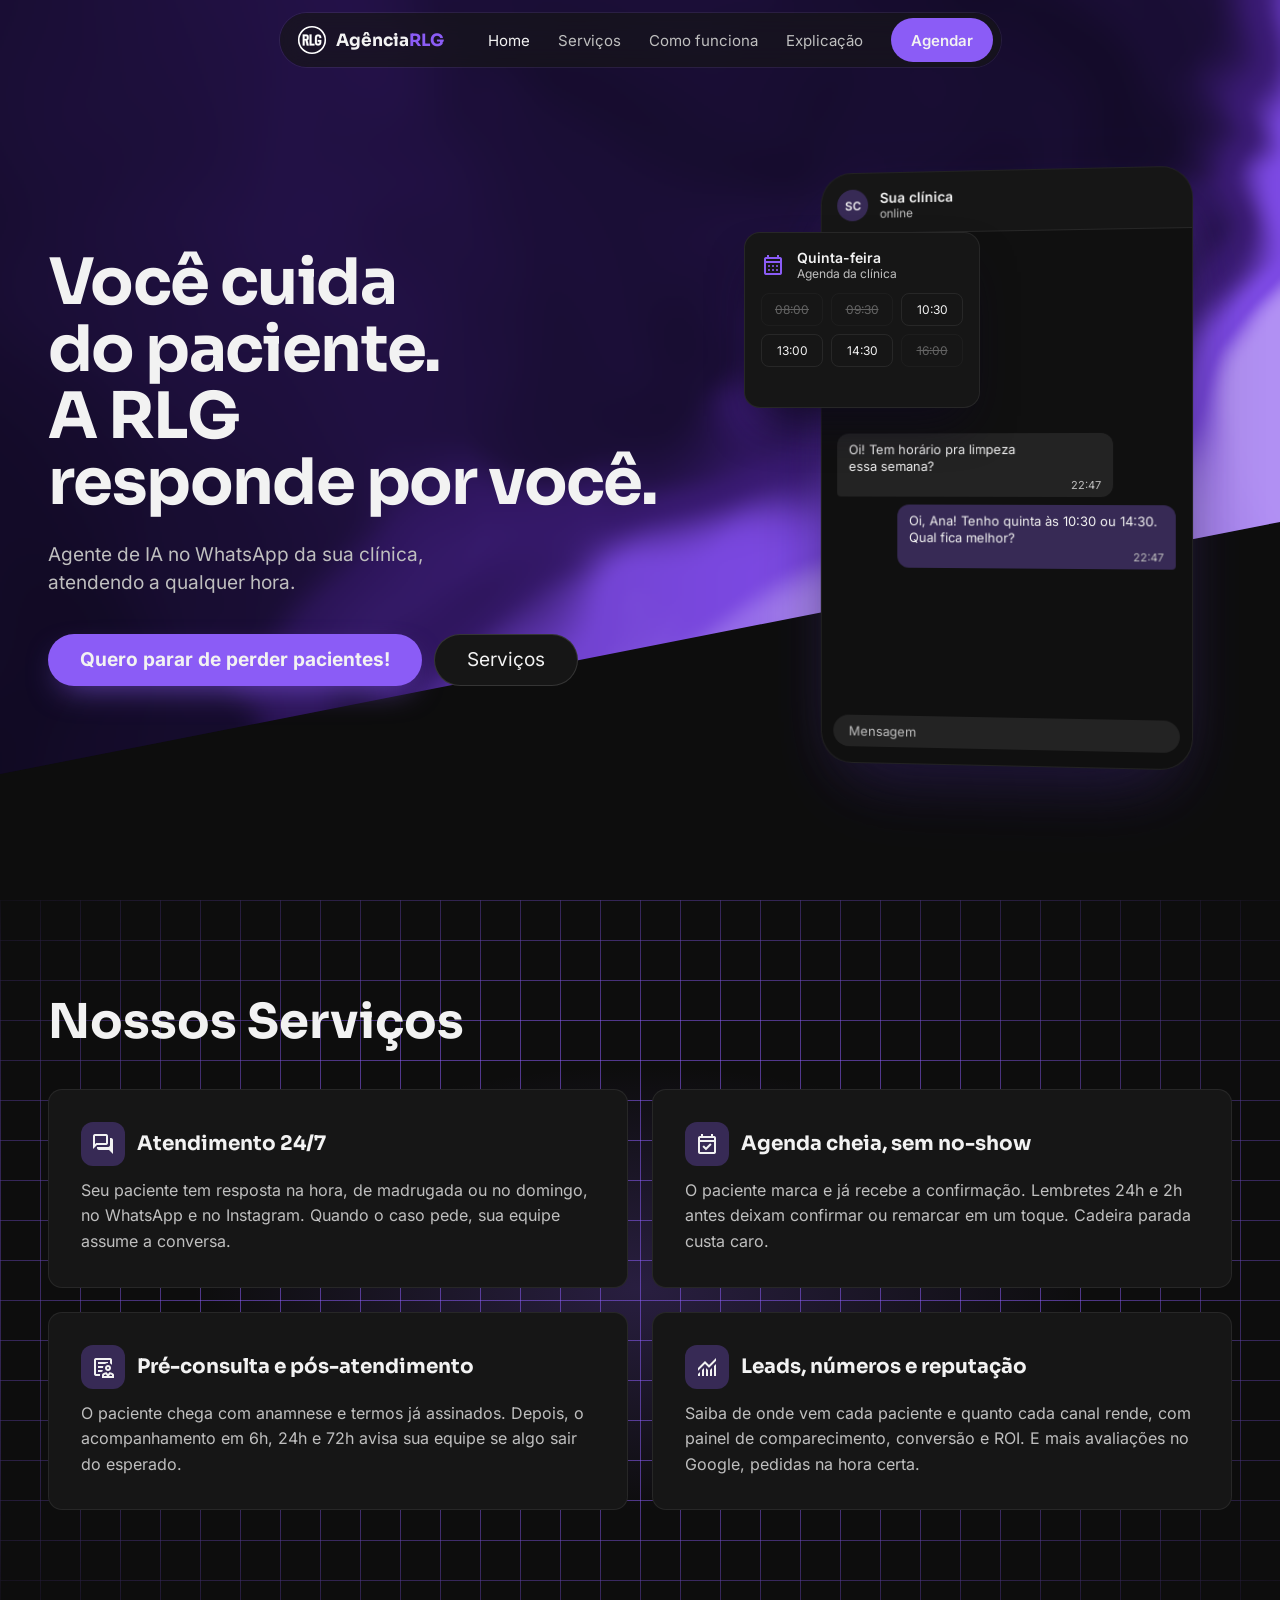
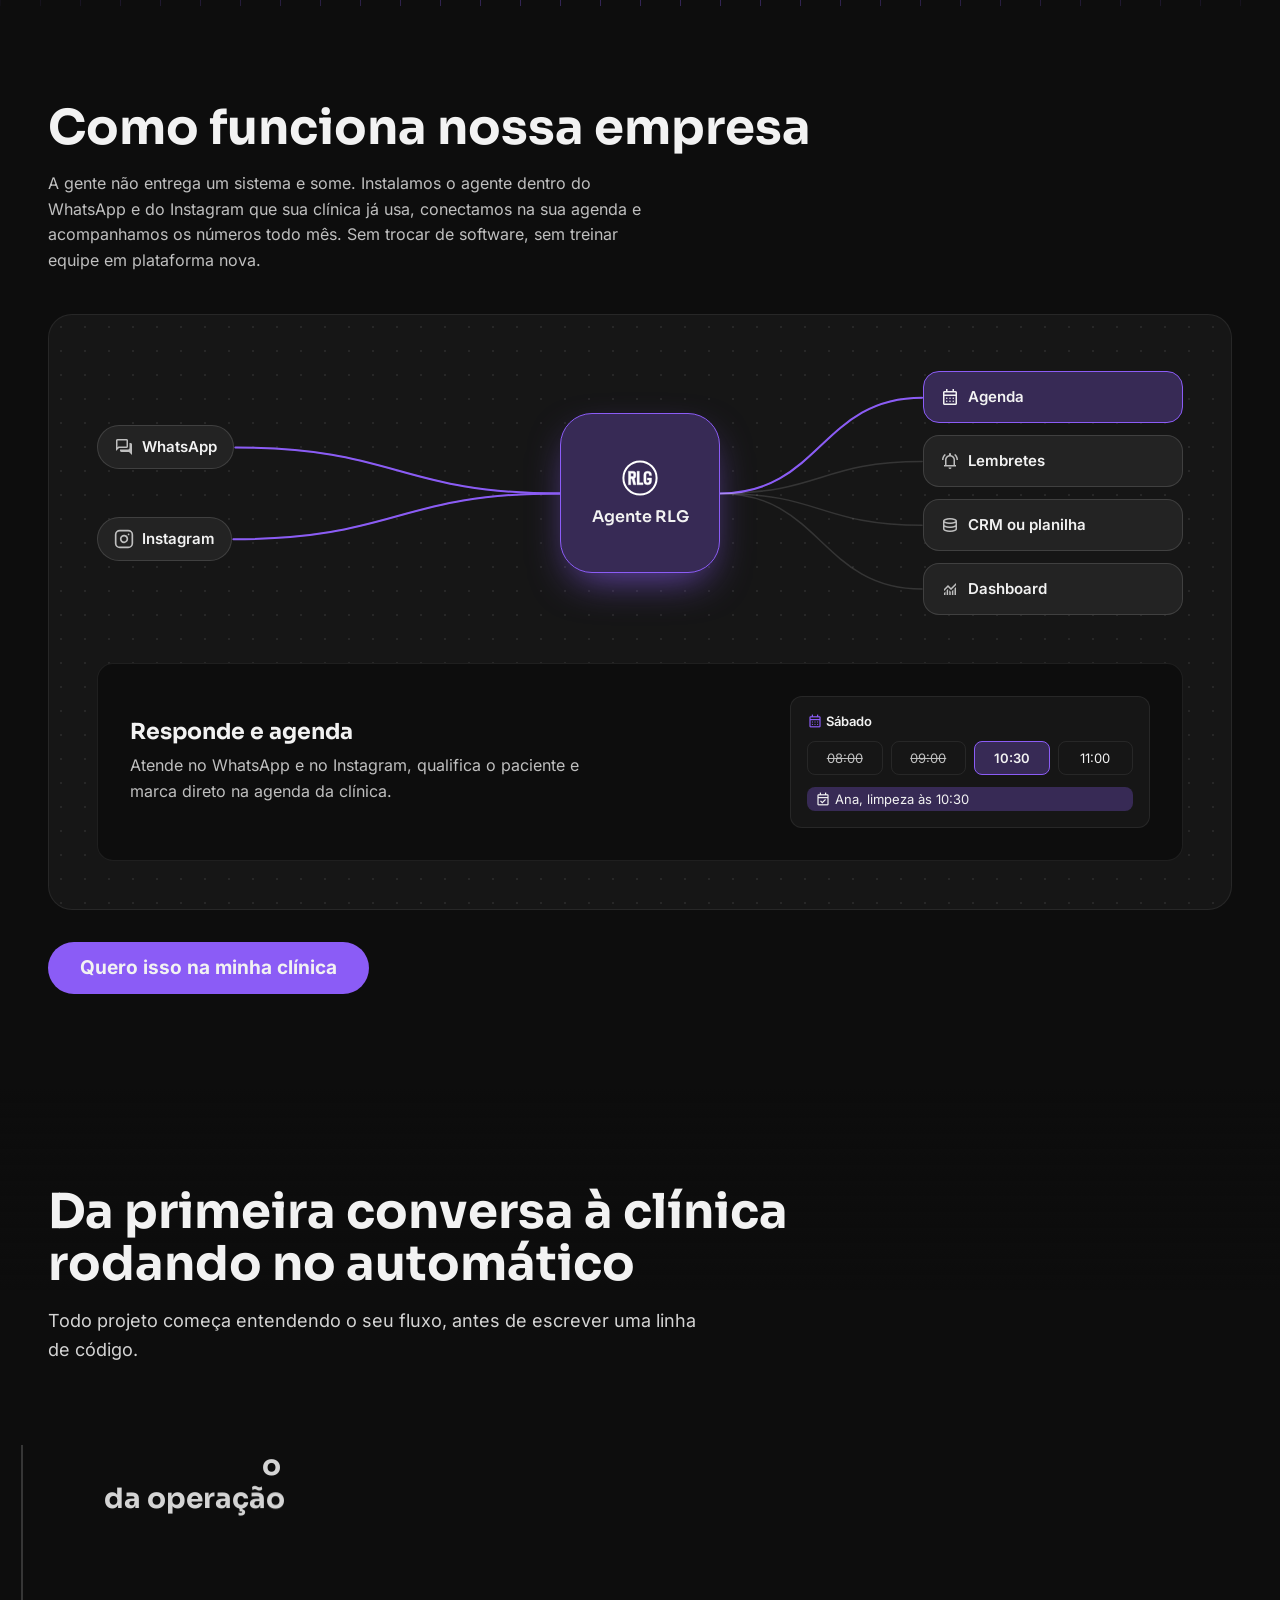
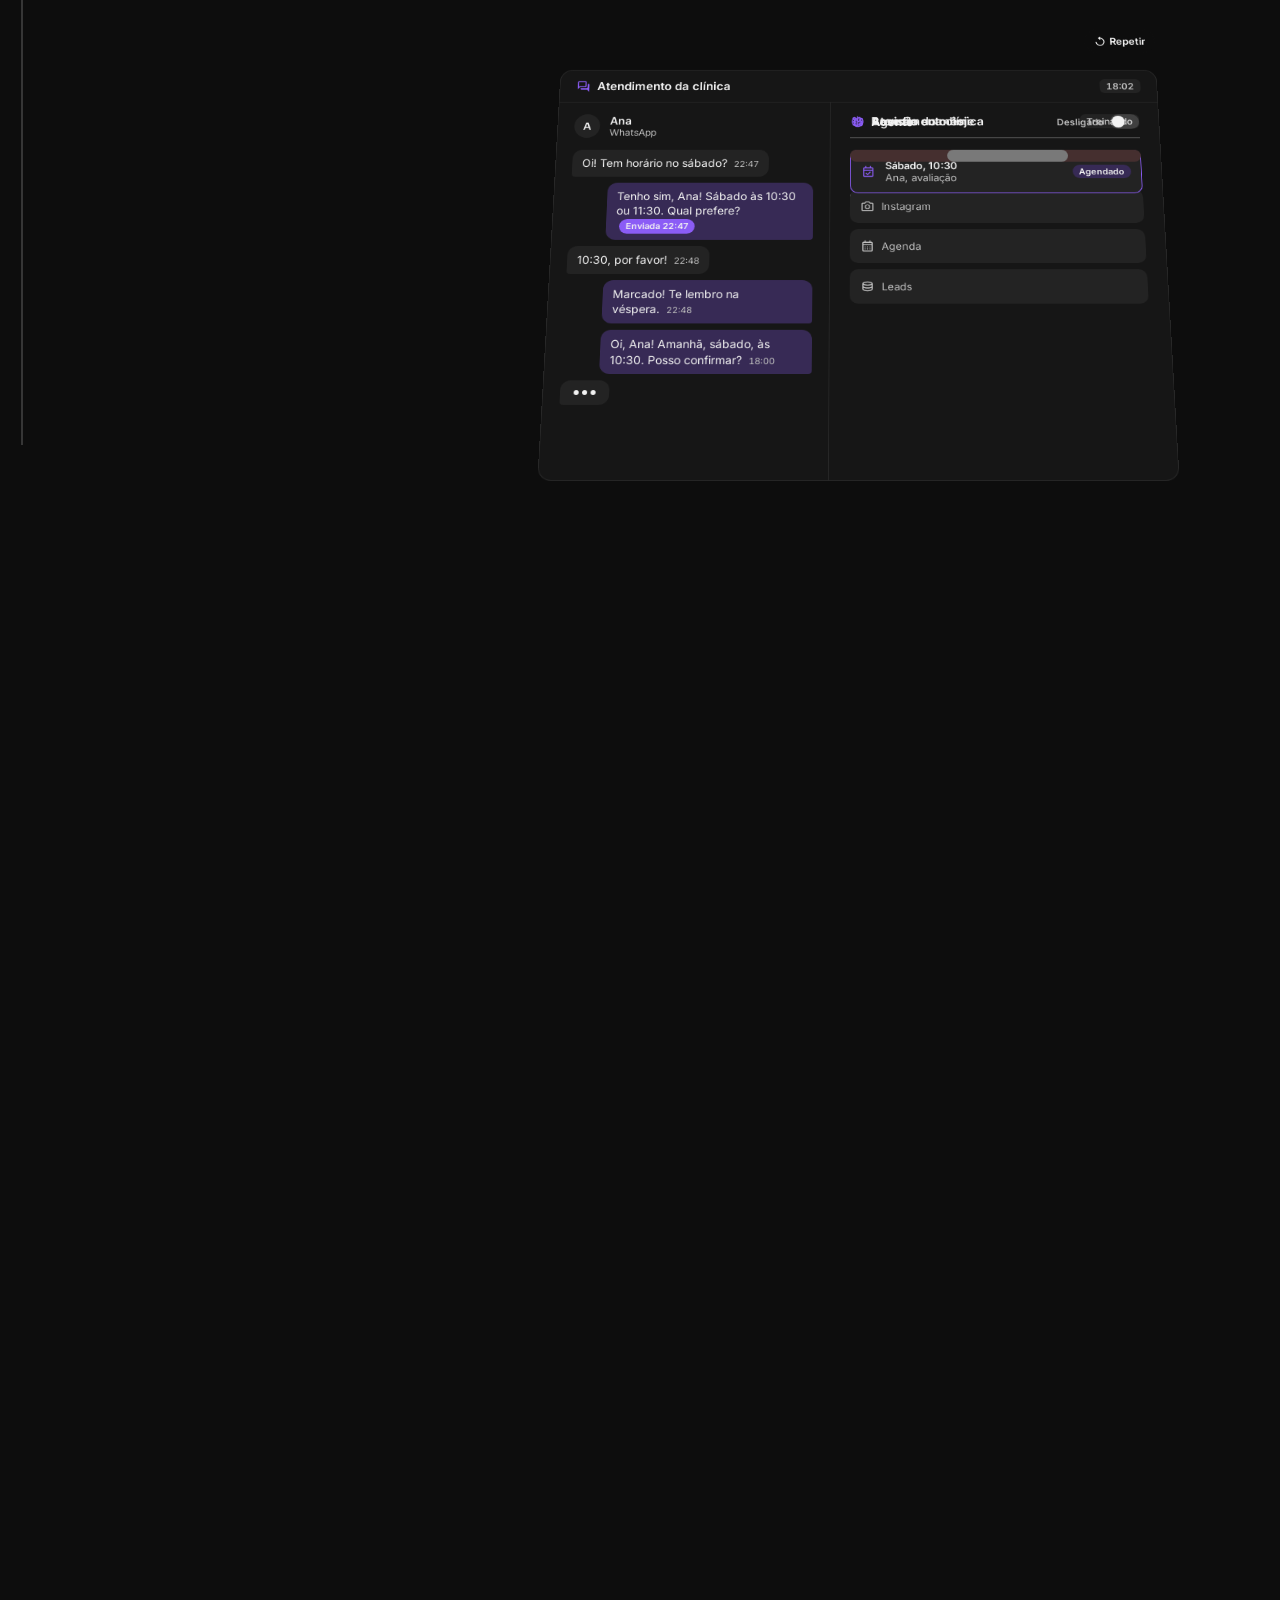
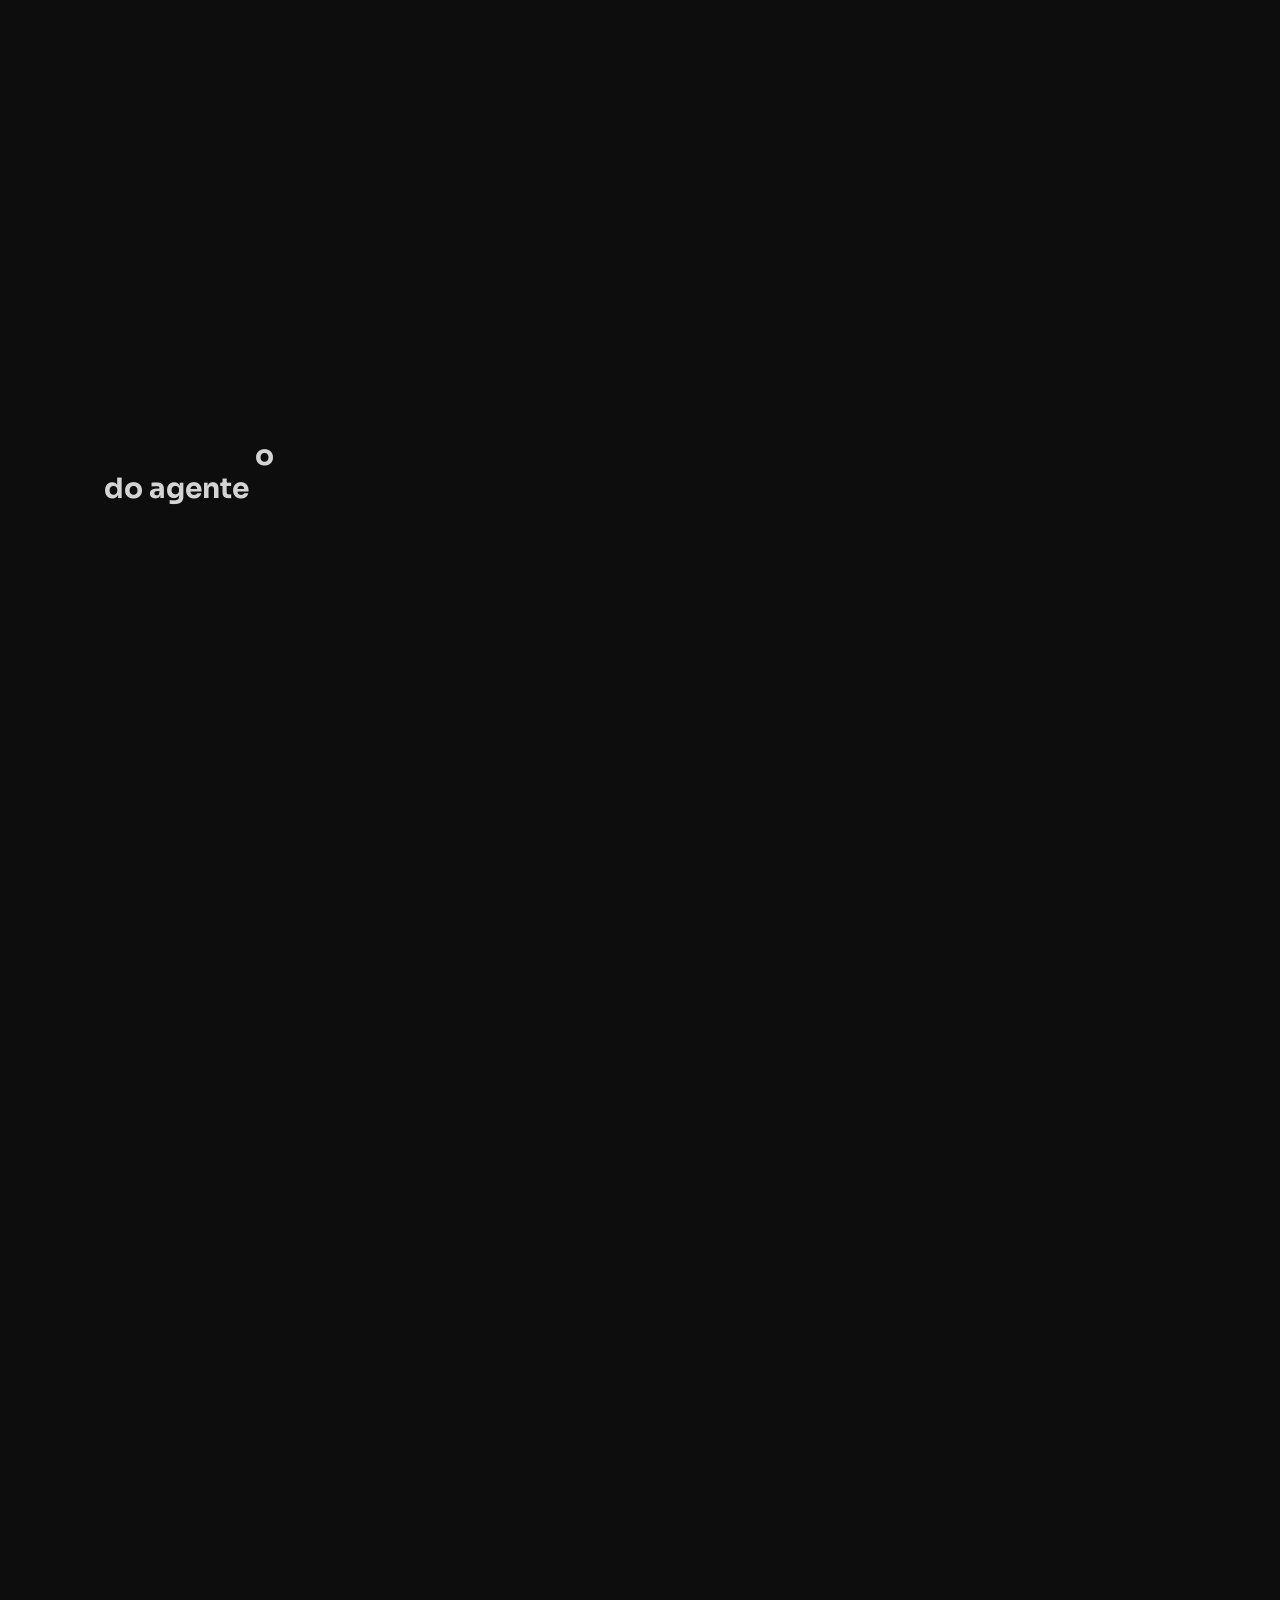
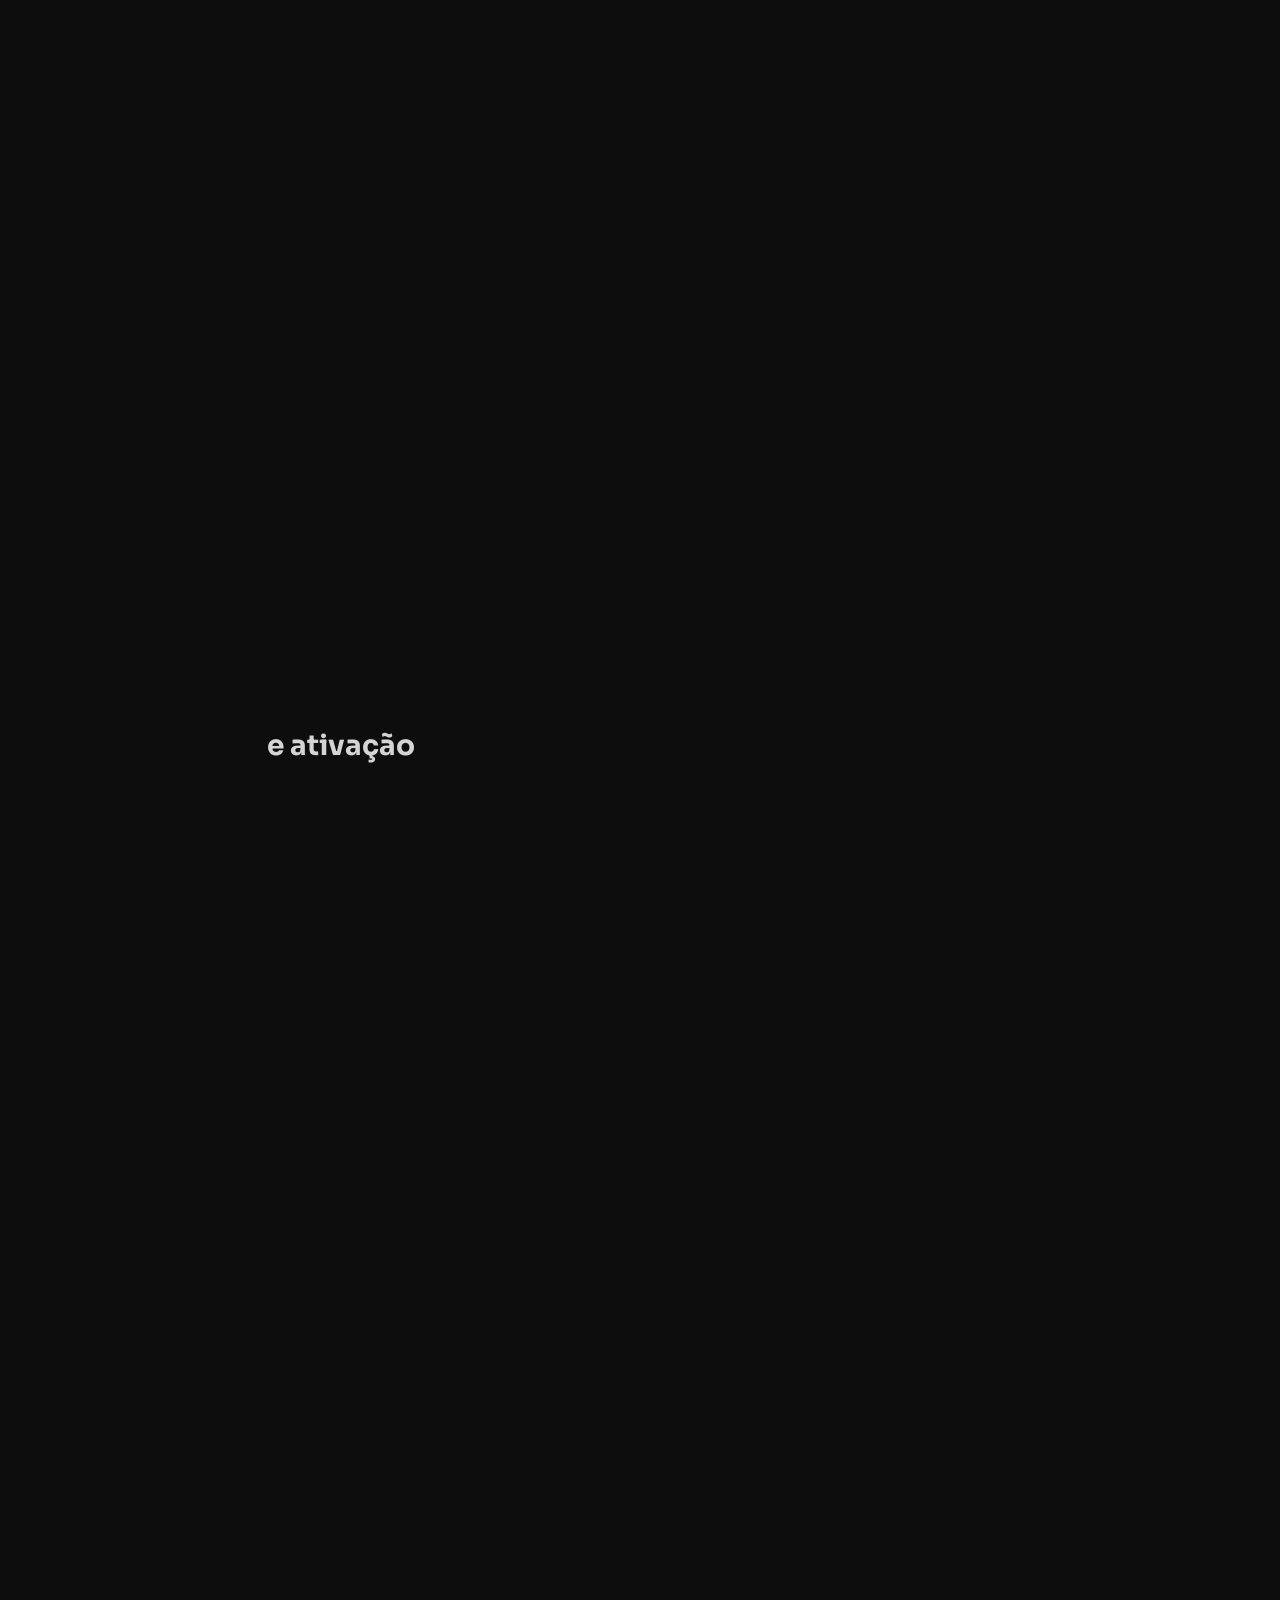
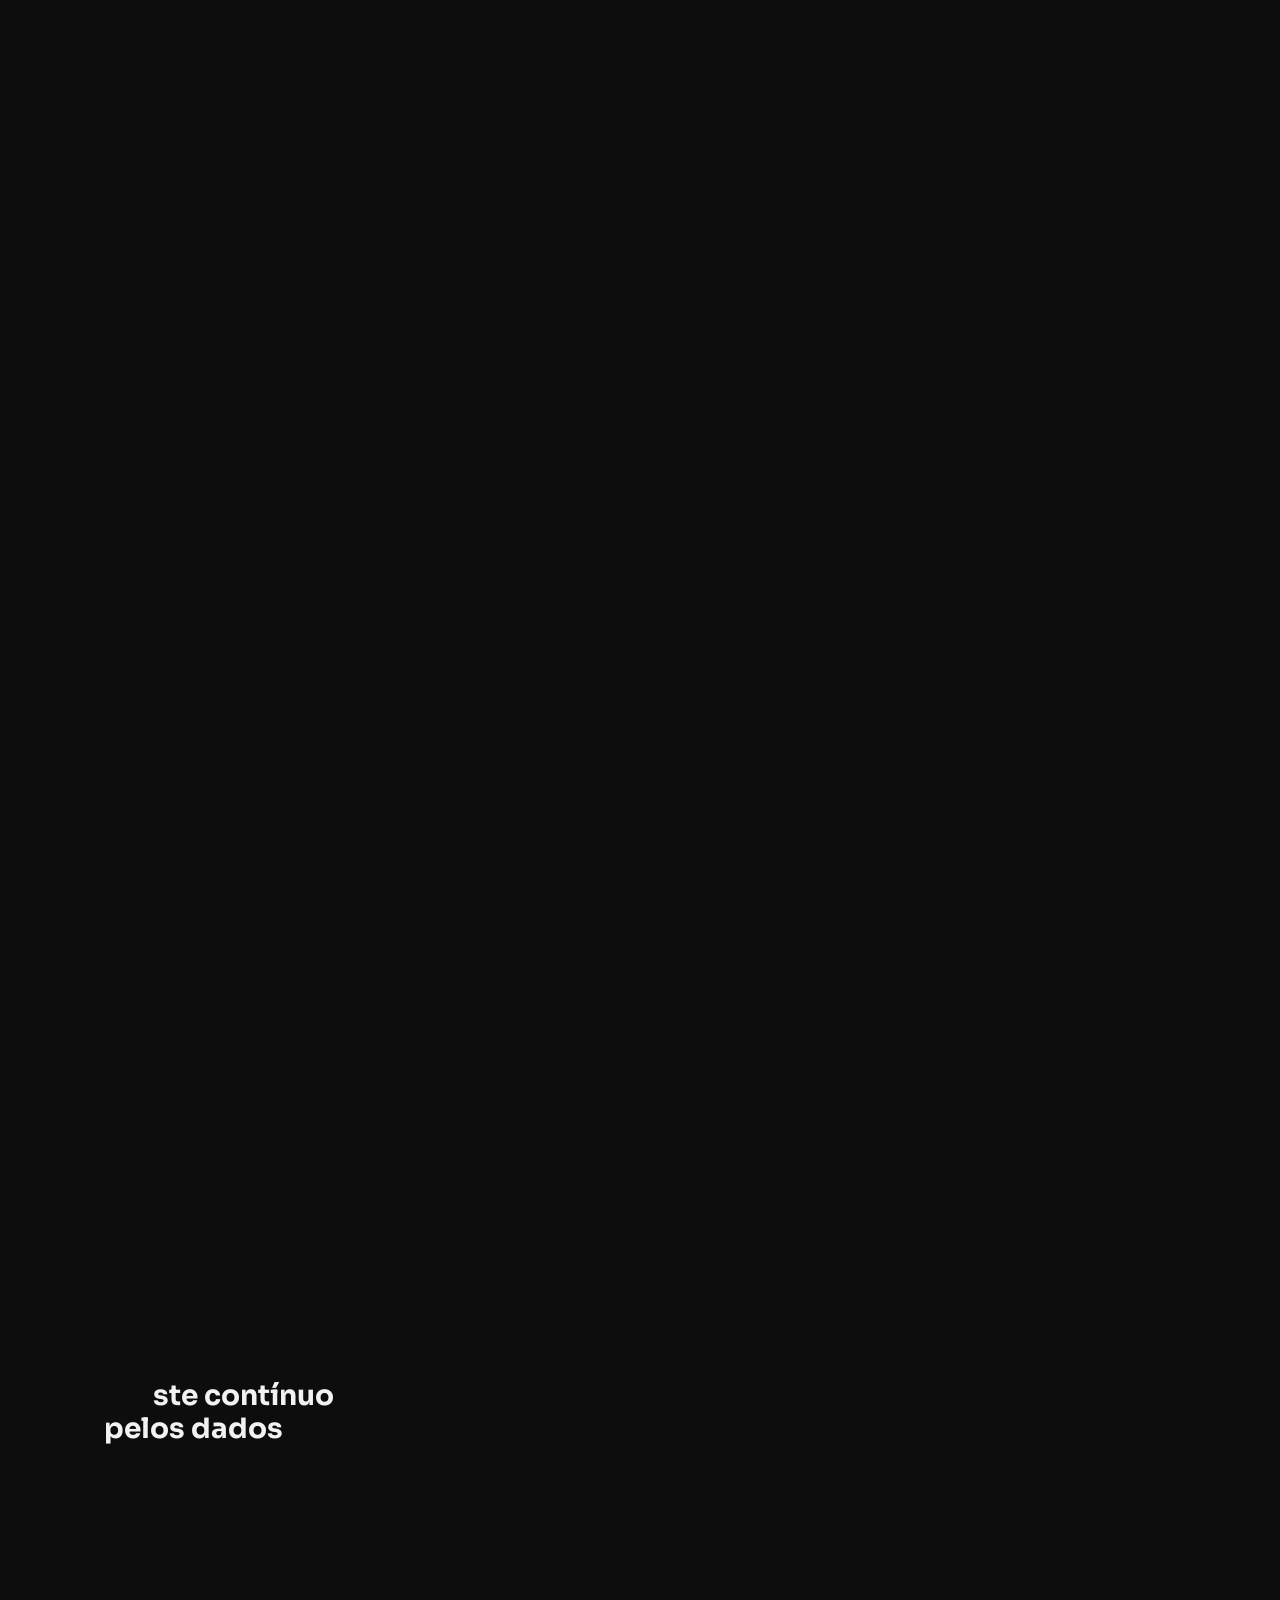
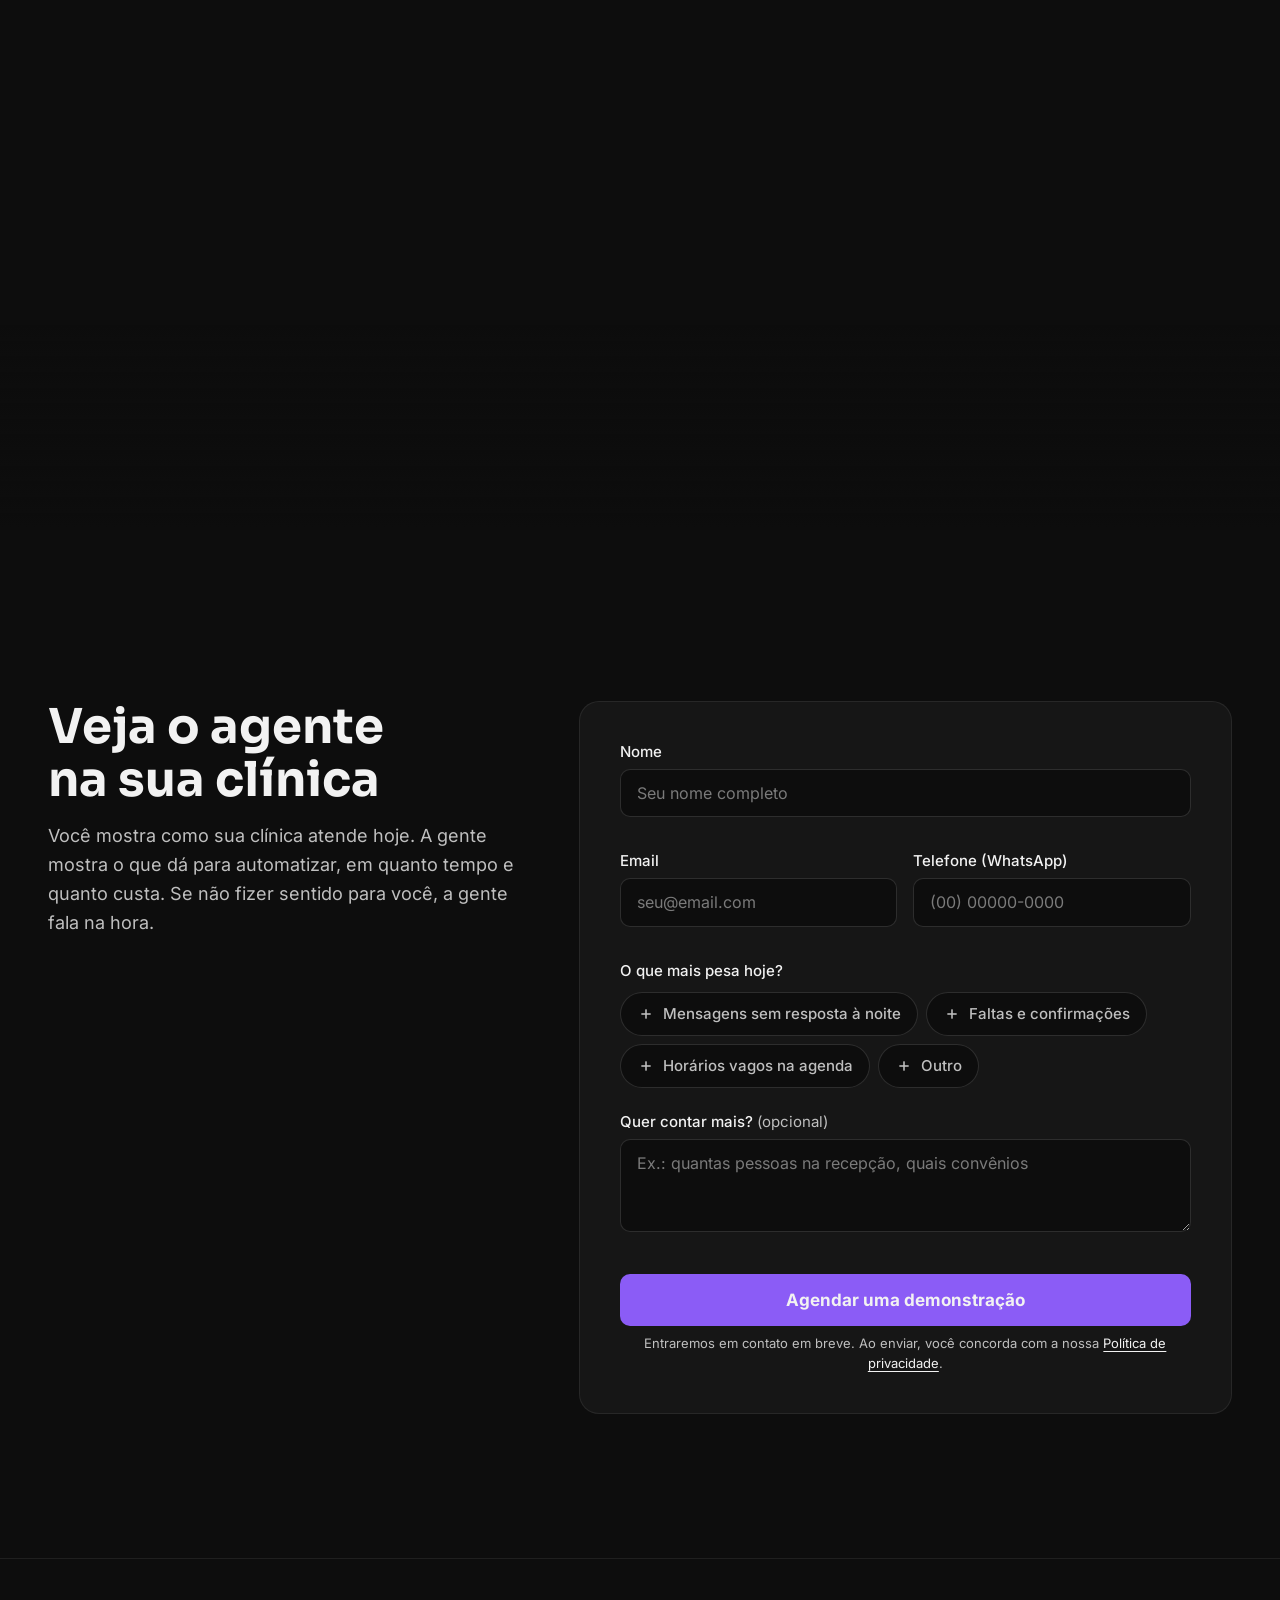
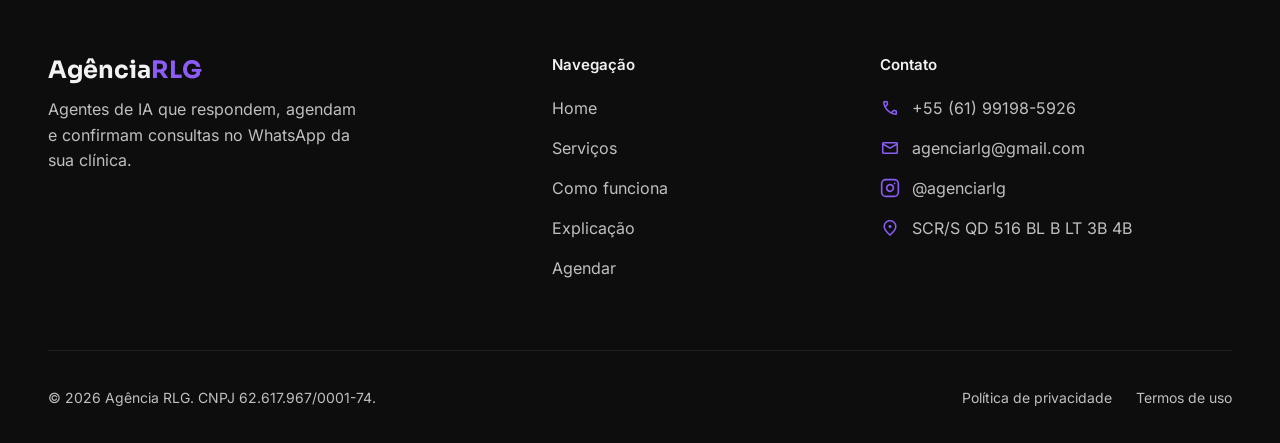
==== commit 83c4664f: "feat: Explicacao presa a rolagem com GSAP e ceu da historia na tela toda - GSAP 3.13 local em script" ====
--- a/index.html
+++ b/index.html
@@ -338,6 +338,18 @@
         </section>
 
         <section id="explicacao" class="explicacao">
+            <!-- O céu: ocupa a tela toda enquanto a seção passa (fixo, recortado pela seção) e
+                 vai da noite ao dia, um passo de cada vez (data-hora na seção, ou a
+                 rolagem no computador). As camadas de CSS são o céu sem JS; o canvas
+                 (scripts/explicacao-ceu.js) põe a névoa correndo por cima. -->
+            <div class="exp-ceu" aria-hidden="true">
+                <span class="ceu-camada ceu-noite"></span>
+                <span class="ceu-camada ceu-madrugada"></span>
+                <span class="ceu-camada ceu-amanhecer"></span>
+                <span class="ceu-camada ceu-dia"></span>
+                <span class="ceu-camada ceu-fim"></span>
+                <canvas></canvas>
+            </div>
             <div class="exp-inner">
                 <div class="exp-cabecalho">
                     <h2 class="exp-titulo">Da primeira conversa à clínica rodando no automático</h2>
@@ -498,17 +510,11 @@
                     </ol>
 
                     <!-- Palco fixo da demo: só existe com JS, no computador e com movimento.
-                         O céu muda a cada passo (noite, madrugada, amanhecer, dia) e a janela
+                         Sem caixa: a janela flutua sobre o céu da seção. A janela
                          do produto é uma só: a conversa da Ana à esquerda, que vai se somando,
                          e à direita o painel do passo (as telas acima, movidas pelo script). -->
                     <div class="exp-fixo" hidden>
-                        <div class="exp-fixo-palco" data-hora="1">
-                            <div class="ceu" aria-hidden="true">
-                                <span class="ceu-camada ceu-noite"></span>
-                                <span class="ceu-camada ceu-madrugada"></span>
-                                <span class="ceu-camada ceu-amanhecer"></span>
-                                <span class="ceu-camada ceu-dia"></span>
-                            </div>
+                        <div class="exp-fixo-palco">
                             <div class="app" data-kind="product" aria-hidden="true">
                                 <div class="app-topo">
                                     <span class="material-symbols-outlined">forum</span> Atendimento da clínica
@@ -691,6 +697,13 @@
     <script src="scripts/como-funciona.js"></script>
     <script src="scripts/explicacao-cenas.js"></script>
     <script src="scripts/explicacao-anima.js"></script>
+    <!-- GSAP 3.13 (gratuito, inclusive os plugins), servido do próprio site: nada vai a CDN de terceiros -->
+    <script src="scripts/vendor/gsap/gsap.min.js"></script>
+    <script src="scripts/vendor/gsap/ScrollTrigger.min.js"></script>
+    <script src="scripts/vendor/gsap/SplitText.min.js"></script>
+    <script src="scripts/vendor/gsap/DrawSVGPlugin.min.js"></script>
+    <script src="scripts/explicacao-gsap.js"></script>
     <script src="scripts/explicacao-celular.js"></script>
+    <script src="scripts/explicacao-ceu.js"></script>
 </body>
 </html>
--- a/estilos/style.css
+++ b/estilos/style.css
@@ -30,15 +30,31 @@
     --cor-placeholder: #7A7A7A;
     --cor-chip-marcado: color-mix(in srgb, var(--cor-detalhe) 22%, var(--cor-superficie));
 
-    /* Céu da Explicação: da noite em que a Ana fica sem resposta ao dia da revisão do mês */
+    /* Céu da Explicação: da noite em que a Ana fica sem resposta ao dia da revisão do mês.
+       Ocupa a tela toda e o texto fica direto sobre ele: -1 é o alto, -2 o pé e -3 a névoa
+       que corre devagar. Nas três fases escuras nada passa de 47% de luz (o texto claro
+       fica acima de 4.5:1); no dia nada fica abaixo de 80% (o texto escuro idem) */
     --ceu-noite-1: oklch(15% 0.035 262);
-    --ceu-noite-2: oklch(28% 0.065 258);
-    --ceu-madrugada-1: oklch(20% 0.03 248);
-    --ceu-madrugada-2: oklch(33% 0.045 240);
-    --ceu-amanhecer-1: oklch(27% 0.03 35);
-    --ceu-amanhecer-2: oklch(55% 0.085 52);
-    --ceu-dia-1: oklch(88% 0.02 85);
-    --ceu-dia-2: oklch(78% 0.035 75);
+    --ceu-noite-2: oklch(26% 0.06 258);
+    --ceu-noite-3: oklch(33% 0.06 255);
+    --ceu-madrugada-1: oklch(19% 0.03 248);
+    --ceu-madrugada-2: oklch(31% 0.045 240);
+    --ceu-madrugada-3: oklch(37% 0.04 235);
+    --ceu-amanhecer-1: oklch(24% 0.035 35);
+    --ceu-amanhecer-2: oklch(42% 0.08 48);
+    --ceu-amanhecer-3: oklch(47% 0.09 55);
+    --ceu-dia-1: oklch(91% 0.015 85);
+    --ceu-dia-2: oklch(80% 0.035 75);
+    --ceu-dia-3: oklch(86% 0.03 80);
+    /* o fim do dia: o céu volta ao fundo da página antes da seção seguinte */
+    --ceu-fim-1: var(--cor-1);
+    --ceu-fim-2: var(--cor-1);
+    --ceu-fim-3: oklch(19% 0.01 262);
+    /* tinta do texto sobre o céu de dia */
+    --ceu-tinta: oklch(20% 0.02 70);
+    --ceu-tinta-2: oklch(30% 0.025 70);
+    /* texto corrido claro sobre o céu escuro (mais claro que --cor-3 por causa da névoa) */
+    --ceu-texto-claro: #D4D4D4;
 
     /* Onda da home: um só tom, o roxo da marca, do quase preto ao lilás */
     --onda-1: oklch(16% 0.045 293);
--- a/estilos/home.css
+++ b/estilos/home.css
@@ -118,10 +118,15 @@
     visibility: hidden;
 }
 
-/* A frase que sai sobe e some (transição); a que entra vem de baixo (animação) */
+/* A frase que sai sobe e some (transição); a que entra vem de baixo (animação).
+   A transição só liga depois do primeiro quadro ([data-transicao]): sem isso,
+   as quatro frases apareciam juntas por um instante ao carregar a página. */
 #home .troca[data-js] > .verbo {
     opacity: 0;
     transform: translateY(-0.45em);
+}
+
+#home .troca[data-transicao] > .verbo {
     transition-property: opacity, transform;
     transition-duration: 0.35s;
     transition-timing-function: ease-in;
--- a/estilos/explicacao.css
+++ b/estilos/explicacao.css
@@ -1,5 +1,5 @@
-/* Hallmark · redesign: full (escopo: só a seção #explicacao) · theme: brand · composição: Pinned (layout.md 13) com o padrão Sticky diptych (scroll-choreography.md 4), o único padrão de scroll da página · os passos à esquerda e um palco fixo à direita com UMA janela do produto que se transforma: a conversa da Ana fica viva à esquerda e vai se somando, o painel do passo à direita muda (diagnóstico, base, canais, revisão) · signature: o céu atrás da janela vai da noite (a pergunta das 22:47 sem resposta) ao dia (a revisão do mês) · imagery: product built, data-kind product, sem fotos · posture: committed, o céu é a superfície declarada do palco; o roxo da marca volta a ser só sinal (agente, chave ligada, consulta) */
-/* Hallmark · pre-emit critique: saiu o palco roxo sólido e o fundo roxo da seção (o roxo como superfície apagava o roxo como sinal) · uma ideia só: o produto contínuo sobre o céu, sem pacotes viajando (só o cartão da consulta passa da conversa para a revisão) · o céu troca por opacidade, camadas empilhadas (sem queda no meio), sem brilho nem gradiente roxo-azul · a cena toca no limiar do passo, por tempo, nunca presa ao scroll · celular (< 960px): os passos num carrossel de arrastar para o lado (scroll-snap, só CSS), com pontinhos e a cena de cada cartão tocando uma vez quando ele aparece (scripts/explicacao-celular.js); o passo 3 não repete a pergunta da Ana · reduced-motion e sem JS: o mesmo carrossel, tudo pronto, sobre o céu de cada passo · texto da janela sempre sobre a superfície escura dela, nunca sobre o céu */
+/* Hallmark · redesign: full (escopo: só a seção #explicacao) · theme: brand · composição: Pinned (layout.md 13) com o padrão Sticky diptych (scroll-choreography.md 4), o único padrão de scroll da página, movido pelo GSAP (scripts/explicacao-gsap.js) · os passos à esquerda e uma janela do produto fixa à direita que se transforma: a conversa da Ana fica viva à esquerda e vai se somando, o painel do passo à direita muda (diagnóstico, base, canais, revisão) · signature: o céu da seção, na tela toda, vai da noite (a pergunta das 22:47 sem resposta) ao dia (a revisão do mês) e volta ao escuro da página no fim · imagery: product built, data-kind product, sem fotos · posture: committed, o céu é a superfície declarada da seção; o roxo da marca volta a ser só sinal (agente, chave ligada, consulta) */
+/* Hallmark · pre-emit critique: saiu o palco em caixa (a animação ficava presa num quadrado); o céu passou a ser a seção inteira, preso ao topo enquanto ela passa, e a janela flutua inteira sobre ele · o céu é o da história, não a onda roxa da home: repetir a assinatura da hero a apagaria, e roxo com o azul da noite cairia no 2a · a tinta do texto acompanha o céu (clara nas fases escuras, escura no dia) e vira de uma vez no meio da troca, onde a cor do céu passa rápido; as cores do céu foram escolhidas para o texto ficar acima de 4.5:1 em todas as fases · as bordas da seção se fundem com o fundo da página e no fim o céu volta ao escuro antes do Agendar · a cena toca no limiar do passo, por tempo, nunca presa ao scroll · celular (< 960px): os passos num carrossel de arrastar para o lado (scroll-snap, só CSS), com pontinhos, a cena de cada cartão tocando uma vez quando ele aparece e o céu da seção na hora do cartão à vista · reduced-motion e sem JS: o mesmo carrossel, tudo pronto, sobre o céu de CSS parado (sem JS, a noite) · texto da janela sempre sobre a superfície escura dela · gate 29 (julgado): a névoa que corre no céu (scripts/explicacao-ceu.js) é a matéria da assinatura, não brilho decorativo: larga, lenta, de um só tom por fase, nunca passa da luz que mantém o texto acima de 4.5:1, pausa fora da tela e para com reduzir movimento · a janela tem só a borda, sem sombra: escura sobre o céu ela já se separa */
 
 /* =========================================================
    EXPLICAÇÃO - mobile first
@@ -9,11 +9,131 @@
    passos à esquerda, palco fixo à direita.
    ========================================================= */
 
+/* A fase do céu: 0 noite, 1 madrugada, 2 amanhecer, 3 dia, 4 fim (o fundo da página).
+   Registrada como número para poder transitar e alimentar opacidades e a tinta */
+@property --ceu-fase {
+    syntax: '<number>';
+    inherits: true;
+    initial-value: 0;
+}
+
 section.explicacao {
     --exp-margem: 20px; /* a margem lateral; o carrossel do celular sangra até a borda */
-    padding: 64px var(--exp-margem) 80px;
+    --exp-topo: 64px;
+    --ceu-fase: 0;
+    /* A tinta acompanha o céu: clara nas fases escuras, escura no dia. Vira de uma
+       vez no meio da troca (fase 2.5 e, na volta ao escuro, 3.5), nunca fica cinza */
+    --exp-dia: calc(clamp(0, (var(--ceu-fase) - 2.5) * 1000, 1) - clamp(0, (var(--ceu-fase) - 3.5) * 1000, 1));
+    --exp-tinta: color-mix(in srgb, var(--ceu-tinta) calc(var(--exp-dia) * 100%), var(--cor-2));
+    --exp-tinta-2: color-mix(in srgb, var(--ceu-tinta-2) calc(var(--exp-dia) * 100%), var(--ceu-texto-claro));
+    --exp-trilha: color-mix(in srgb, var(--exp-tinta) 18%, transparent);
+    position: relative;
+    isolation: isolate;
+    /* o céu é fixo na tela e esta máscara o mostra só enquanto a seção passa
+       (clip-path recorta até filhos fixos; overflow não, e quebraria o sticky do palco) */
+    clip-path: inset(0);
+    padding: var(--exp-topo) var(--exp-margem) 80px;
     background-color: var(--cor-1);
-    color: var(--cor-2);
+    color: var(--exp-tinta);
+    transition: --ceu-fase 900ms cubic-bezier(0.65, 0, 0.35, 1);
+}
+
+/* fora do computador (celular, sem rolagem presa), cada passo põe a sua hora */
+section.explicacao[data-hora="2"] { --ceu-fase: 1; }
+section.explicacao[data-hora="3"] { --ceu-fase: 2; }
+section.explicacao[data-hora="4"] { --ceu-fase: 3; }
+
+/* com o GSAP no comando, a fase acompanha a rolagem sem transição própria */
+section.explicacao[data-gsap] {
+    transition: none;
+}
+
+/* ---------- O céu: a tela toda enquanto a seção passa ---------- */
+
+/* Fixo na tela, atrás de tudo da seção; o clip-path da seção o recorta, então ele
+   aparece só dentro dela, como uma janela aberta para o céu */
+.exp-ceu {
+    position: fixed;
+    inset: 0;
+    z-index: -2;
+    pointer-events: none;
+}
+
+/* Quatro camadas empilhadas na ordem da história (mais o fim): cada uma acende por
+   cima das anteriores conforme a fase, então a troca nunca passa por um vazio */
+.ceu-camada {
+    position: absolute;
+    inset: 0;
+}
+
+.ceu-noite {
+    background-color: var(--ceu-noite-2);
+    background-image: linear-gradient(to bottom, var(--ceu-noite-1), var(--ceu-noite-2));
+}
+
+.ceu-madrugada {
+    opacity: clamp(0, var(--ceu-fase), 1);
+    background-image: linear-gradient(to bottom, var(--ceu-madrugada-1), var(--ceu-madrugada-2));
+}
+
+.ceu-amanhecer {
+    opacity: clamp(0, var(--ceu-fase) - 1, 1);
+    background-image: linear-gradient(to bottom, var(--ceu-amanhecer-1), var(--ceu-amanhecer-2));
+}
+
+.ceu-dia {
+    opacity: clamp(0, var(--ceu-fase) - 2, 1);
+    background-image: linear-gradient(to bottom, var(--ceu-dia-1), var(--ceu-dia-2));
+}
+
+.ceu-fim {
+    opacity: clamp(0, var(--ceu-fase) - 3, 1);
+    background-color: var(--ceu-fim-1);
+}
+
+/* a névoa viva (scripts/explicacao-ceu.js) entra por cima quando fica pronta */
+.exp-ceu canvas {
+    position: absolute;
+    inset: 0;
+    width: 100%;
+    height: 100%;
+    opacity: 0;
+    transition: opacity 600ms ease-out;
+}
+
+.exp-ceu[data-pronto] canvas {
+    opacity: 1;
+}
+
+/* As bordas da seção se fundem com o fundo da página: o céu nunca começa
+   nem termina numa linha seca */
+section.explicacao::before,
+section.explicacao::after {
+    content: "";
+    position: absolute;
+    inset-inline: 0;
+    z-index: -1;
+    pointer-events: none;
+}
+
+section.explicacao::before {
+    top: -2px; /* cobre a linha que o recorte arredonda para fora na borda */
+    height: 202px;
+    background-image: linear-gradient(to bottom, var(--cor-1), transparent);
+}
+
+section.explicacao::after {
+    bottom: -2px;
+    height: 282px;
+    background-image: linear-gradient(to bottom, transparent, var(--cor-1) 72%);
+}
+
+/* no carrossel, o fade fica só no pé, abaixo dos pontinhos (no dia eles são escuros) */
+@media (max-width: 959px) {
+    section.explicacao::after {
+        height: 88px;
+        background-image: linear-gradient(to bottom, transparent, var(--cor-1));
+    }
 }
 
 .exp-inner {
@@ -31,7 +151,7 @@
     max-width: 22ch;
     margin-bottom: 16px;
     font-family: var(--fonte-titulo);
-    color: var(--cor-2);
+    color: var(--exp-tinta);
     font-size: clamp(2rem, 1.5rem + 2.5vw, 3rem);
     line-height: 1.1;
     text-wrap: balance;
@@ -42,7 +162,7 @@
 .exp-cabecalho p {
     max-width: 60ch;
     font-family: var(--fonte-texto);
-    color: var(--cor-3);
+    color: var(--exp-tinta-2);
     font-size: 1.125rem;
     line-height: 1.6;
     text-wrap: pretty;
@@ -79,12 +199,12 @@
     place-items: center;
     width: 40px;
     height: 40px;
-    border: 1px solid var(--cor-trilha);
+    border: 1px solid var(--exp-trilha);
     border-radius: 50%;
     font-family: var(--fonte-titulo);
     font-size: 1rem;
     font-weight: 600;
-    color: var(--cor-2);
+    color: var(--exp-tinta);
     transition:
         background-color 300ms ease-out,
         border-color 300ms ease-out;
@@ -94,7 +214,7 @@
     margin-bottom: 8px;
     padding-top: 4px;
     font-family: var(--fonte-titulo);
-    color: var(--cor-2);
+    color: var(--exp-tinta);
     font-size: clamp(1.375rem, 1.2rem + 0.8vw, 1.75rem);
     line-height: 1.2;
     text-wrap: balance;
@@ -106,38 +226,17 @@
 .exp-passo-texto p {
     max-width: 45ch;
     font-family: var(--fonte-texto);
-    color: var(--cor-3);
+    color: var(--exp-tinta-2);
     font-size: 1.0625rem;
     line-height: 1.6;
     text-wrap: pretty;
 }
 
-/* ---------- Palco: o céu daquele passo, a tela sai pela borda de baixo ---------- */
+/* ---------- Palco do passo: a tela, direto sobre o céu da seção ---------- */
 
 .exp-palco {
     display: flex;
-    align-items: flex-end;
     justify-content: center;
-    padding: 28px 16px 0;
-    border-radius: 20px;
-    background-color: var(--ceu-noite-2);
-    background-image: linear-gradient(to bottom, var(--ceu-noite-1), var(--ceu-noite-2));
-    overflow: hidden;
-}
-
-.exp-passo[data-passo="2"] .exp-palco {
-    background-color: var(--ceu-madrugada-2);
-    background-image: linear-gradient(to bottom, var(--ceu-madrugada-1), var(--ceu-madrugada-2));
-}
-
-.exp-passo[data-passo="3"] .exp-palco {
-    background-color: var(--ceu-amanhecer-2);
-    background-image: linear-gradient(to bottom, var(--ceu-amanhecer-1), var(--ceu-amanhecer-2));
-}
-
-.exp-passo[data-passo="4"] .exp-palco {
-    background-color: var(--ceu-dia-2);
-    background-image: linear-gradient(to bottom, var(--ceu-dia-1), var(--ceu-dia-2));
 }
 
 /* ---------- A tela (o pedaço do produto) ---------- */
@@ -147,8 +246,7 @@
     max-width: 460px;
     padding: 20px 20px 24px;
     border: 1px solid var(--cor-borda);
-    border-bottom: 0;
-    border-radius: 14px 14px 0 0;
+    border-radius: 14px;
     background-color: var(--cor-superficie);
     font-family: var(--fonte-texto);
     color: var(--cor-2);
@@ -721,15 +819,11 @@
         display: none;
     }
 
-    /* todos os cartões com a mesma altura: o céu preenche, a tela fica embaixo */
+    /* todos os cartões com a mesma altura (a tela fica logo abaixo do texto) */
     .exp-passo {
         grid-template-rows: auto minmax(0, 1fr);
         gap: 16px;
         scroll-snap-align: start;
-    }
-
-    .exp-palco {
-        padding: 20px 12px 0;
     }
 
     .tela {
@@ -774,7 +868,7 @@
     width: 24px;
     height: 8px;
     border-radius: 999px;
-    background-color: var(--cor-trilha);
+    background-color: var(--exp-trilha);
     transform: scaleX(0.34);
     transition:
         transform 250ms ease-out,
@@ -802,15 +896,12 @@
 @media (min-width: 768px) {
     section.explicacao {
         --exp-margem: 48px;
-        padding: 96px var(--exp-margem) 120px;
+        --exp-topo: 96px;
+        padding: var(--exp-topo) var(--exp-margem) 120px;
     }
 
     .exp-cabecalho {
         margin-bottom: 80px;
-    }
-
-    .exp-palco {
-        padding: 48px 40px 0;
     }
 
     .tela {
@@ -843,23 +934,79 @@
 }
 
 section.explicacao[data-js="demo"] .exp-passos {
+    grid-column: 1;
+    grid-row: 1;
     gap: 0;
     padding-bottom: 20vh;
 }
 
+section.explicacao[data-js="demo"] .exp-fixo {
+    grid-column: 2;
+    grid-row: 1;
+}
+
+/* ---------- Movimento preso à rolagem (scripts/explicacao-gsap.js) ---------- */
+
+/* A linha dos passos: trava ao lado dos textos e se desenha com a rolagem */
+.exp-trilho {
+    position: sticky;
+    top: 102px; /* igual ao palco fixo */
+    grid-column: 1;
+    grid-row: 1;
+    align-self: start;
+    justify-self: start;
+    width: 4px;
+    height: min(600px, calc(100svh - 134px));
+    margin-left: -28px;
+    pointer-events: none;
+}
+
+.exp-trilho svg {
+    display: block;
+    width: 100%;
+    height: 100%;
+    overflow: visible;
+}
+
+/* sem vector-effect: com ele o traço do DrawSVG vira tracejado. O viewBox tem
+   4 de largura para 4px, então 2 unidades de traço são 2px na tela */
+.exp-trilho line {
+    stroke-width: 2;
+}
+
+.exp-trilho-base {
+    stroke: var(--exp-trilha);
+}
+
+.exp-trilho-linha {
+    stroke: var(--cor-detalhe);
+}
+
+/* A bolinha do número entra e sai com o texto do passo (--marca: 0 a 1, vinda
+   do GSAP; sem ele fica em 1) */
+section.explicacao[data-js="demo"] .exp-passo-texto::before {
+    opacity: var(--marca, 1);
+    scale: calc(0.5 + 0.5 * var(--marca, 1));
+}
+
+/* As letras do título giram em 3D ao entrar */
+section.explicacao[data-js="demo"] .exp-passo-texto h3 {
+    perspective: 600px;
+}
+
 /* cada passo é uma pista longa: o texto trava no lugar enquanto a cena toca,
    e só sai quando a pista acaba. A pista acompanha a duração da cena
-   (01 ~4s, 02 ~5s, 03 ~6s, 04 ~8s), para o scroll não atropelar a demo */
+   (01 ~9s, 02 ~7s, 03 ~10s, 04 ~9s), para o scroll não atropelar a demo */
 section.explicacao[data-js="demo"] .exp-passo {
     display: block;
     min-height: var(--pista);
     padding-top: 120px; /* respiro entre o texto que sai e o que entra */
 }
 
-section.explicacao[data-js="demo"] .exp-passo[data-passo="1"] { --pista: 160vh; }
-section.explicacao[data-js="demo"] .exp-passo[data-passo="2"] { --pista: 175vh; }
-section.explicacao[data-js="demo"] .exp-passo[data-passo="3"] { --pista: 195vh; }
-section.explicacao[data-js="demo"] .exp-passo[data-passo="4"] { --pista: 215vh; }
+section.explicacao[data-js="demo"] .exp-passo[data-passo="1"] { --pista: 230vh; }
+section.explicacao[data-js="demo"] .exp-passo[data-passo="2"] { --pista: 210vh; }
+section.explicacao[data-js="demo"] .exp-passo[data-passo="3"] { --pista: 250vh; }
+section.explicacao[data-js="demo"] .exp-passo[data-passo="4"] { --pista: 250vh; }
 
 section.explicacao[data-js="demo"] .exp-passo:first-child {
     padding-top: 0;
@@ -877,7 +1024,7 @@
 
 /* passo fora de foco: título apagado (cor, nunca opacidade) */
 section.explicacao[data-js="demo"] .exp-passo:not(.ativo) h3 {
-    color: var(--cor-3);
+    color: var(--exp-tinta-2);
 }
 
 section.explicacao[data-js="demo"] .exp-passo.ativo .exp-passo-texto::before {
@@ -889,73 +1036,26 @@
     border-color: var(--cor-detalhe);
 }
 
-/* ---------- O palco fixo: o céu e a janela do produto ---------- */
+/* ---------- O palco fixo: a janela do produto, solta sobre o céu ---------- */
 
 .exp-fixo-palco {
     position: sticky;
     top: 102px; /* abaixo do menu fixo (70px) */
-    isolation: isolate;
     display: grid;
     height: min(600px, calc(100svh - 134px));
-    padding: 72px 56px 0;
-    border-radius: 20px;
-    overflow: hidden;
-}
-
-/* O céu: quatro camadas empilhadas na ordem da história. Cada passo acende
-   a sua camada por cima das anteriores, então a troca nunca passa por um vazio */
-.ceu {
-    position: absolute;
-    inset: 0;
-    z-index: -1;
-}
-
-.ceu-camada {
-    position: absolute;
-    inset: 0;
-    opacity: 0;
-    transition: opacity 900ms cubic-bezier(0.65, 0, 0.35, 1);
-}
-
-.ceu-noite {
-    opacity: 1;
-    background-color: var(--ceu-noite-2);
-    background-image: linear-gradient(to bottom, var(--ceu-noite-1), var(--ceu-noite-2));
-}
-
-.ceu-madrugada {
-    background-image: linear-gradient(to bottom, var(--ceu-madrugada-1), var(--ceu-madrugada-2));
-}
-
-.ceu-amanhecer {
-    background-image: linear-gradient(to bottom, var(--ceu-amanhecer-1), var(--ceu-amanhecer-2));
-}
-
-.ceu-dia {
-    background-image: linear-gradient(to bottom, var(--ceu-dia-1), var(--ceu-dia-2));
-}
-
-.exp-fixo-palco[data-hora="2"] .ceu-madrugada,
-.exp-fixo-palco[data-hora="3"] .ceu-madrugada,
-.exp-fixo-palco[data-hora="3"] .ceu-amanhecer,
-.exp-fixo-palco[data-hora="4"] .ceu-camada {
-    opacity: 1;
-}
-
-/* A janela: uma só, do começo ao fim, saindo pela borda de baixo */
+    padding-top: 72px; /* o topo da janela fica na altura do texto travado (174px) */
+}
+
+/* A janela: uma só, do começo ao fim, inteira e sem caixa em volta */
 .app {
     position: relative;
-    justify-self: center;
     display: grid;
     grid-template-rows: auto minmax(0, 1fr);
     width: 100%;
-    max-width: 680px;
     height: 100%;
     border: 1px solid var(--cor-borda);
-    border-bottom: 0;
-    border-radius: 16px 16px 0 0;
+    border-radius: 16px;
     background-color: var(--cor-superficie);
-    box-shadow: var(--sombra-card);
     font-family: var(--fonte-texto);
     color: var(--cor-2);
     overflow: hidden;
@@ -1174,8 +1274,8 @@
 
 .exp-repetir {
     position: absolute;
-    top: 8px;
-    right: 16px;
+    top: 16px;
+    right: 0;
     z-index: 2;
     display: inline-flex;
     align-items: center;
@@ -1293,6 +1393,231 @@
     vertical-align: -2px;
 }
 
+/* =========================================================
+   A janela que conta sozinha (só na demo do computador)
+   O problema e a solução em movimento exagerado, de propósito:
+   mensagens chegam com mola, o painel vira como um cartão e uma
+   camada por cima do palco (.exp-efeitos, criada pelo
+   scripts/explicacao-anima.js) traz a noite, o carimbo, a
+   ligação, o placar e o que voa. Tudo nela é temporário.
+   ========================================================= */
+
+/* as mensagens chegam com mola, crescendo do lado de quem fala */
+section.explicacao[data-js="demo"] .app-fio > .chega,
+section.explicacao[data-js="demo"] .app-fio .vez > .balao.chega {
+    animation: exp-mola 560ms cubic-bezier(0.34, 1.56, 0.64, 1) both;
+}
+
+section.explicacao[data-js="demo"] .app-fio > [data-fio],
+section.explicacao[data-js="demo"] .app-fio .balao {
+    transform-origin: left bottom;
+}
+
+section.explicacao[data-js="demo"] .app-fio .balao-agente,
+section.explicacao[data-js="demo"] .app-fio .balao-recepcao,
+section.explicacao[data-js="demo"] .app-fio > .vez:has(> .balao-agente) {
+    transform-origin: right bottom;
+}
+
+section.explicacao[data-js="demo"] .app-fio > .app-aviso {
+    transform-origin: center;
+}
+
+@keyframes exp-mola {
+    from { opacity: 0; transform: translateY(28px) scale(0.45) rotate(-4deg); }
+    45% { opacity: 1; }
+    to { opacity: 1; transform: none; }
+}
+
+/* o painel do passo vira como um cartão, com impulso */
+section.explicacao[data-js="demo"] .app-painel {
+    perspective: 1200px;
+}
+
+section.explicacao[data-js="demo"] .app-painel > .tela {
+    transform: translateX(56px) rotateY(-32deg) scale(0.9);
+    transform-origin: left center;
+}
+
+section.explicacao[data-js="demo"] .app-painel > .tela.ativa {
+    transform: none;
+    transition:
+        opacity 360ms ease-out 100ms,
+        transform 760ms cubic-bezier(0.34, 1.4, 0.64, 1) 100ms,
+        visibility 0s;
+}
+
+/* as barras crescem com mola; o sábado ajustado sobe com mais impulso ainda */
+section.explicacao[data-js="demo"] .app-painel .barra-fill {
+    transition:
+        transform 800ms cubic-bezier(0.34, 1.56, 0.64, 1),
+        background-color 400ms ease-out;
+}
+
+section.explicacao[data-js="demo"] .app-painel .tela-revisao[data-fase="ajustado"] .barra-sab .barra-fill {
+    transition:
+        transform 950ms cubic-bezier(0.34, 2, 0.64, 1),
+        background-color 400ms ease-out;
+}
+
+/* a Ana foi embora: o contato fica vazio, tracejado */
+.app-contato.foi .app-avatar {
+    border: 1.5px dashed var(--cor-3);
+    background-color: transparent;
+    color: transparent;
+}
+
+.app-contato.foi .app-contato-nome strong {
+    color: var(--cor-3);
+}
+
+/* ---------- A camada dos efeitos ---------- */
+
+.exp-efeitos {
+    position: absolute;
+    inset: 0;
+    z-index: 3;
+    pointer-events: none;
+}
+
+.exp-efeitos > * {
+    position: absolute;
+    top: 0;
+    left: 0;
+}
+
+/* 01 · a noite cobre a janela e um relógio enorme corre */
+.efeito-noite {
+    display: grid;
+    place-content: center;
+    gap: 12px;
+    border-radius: 16px;
+    background-color: color-mix(in srgb, var(--ceu-noite-1) 88%, transparent);
+    text-align: center;
+}
+
+.efeito-noite-hora {
+    font-family: var(--fonte-titulo);
+    font-size: clamp(4rem, 7vw, 6.5rem);
+    font-weight: 700;
+    line-height: 1;
+    font-variant-numeric: tabular-nums;
+    color: var(--cor-2);
+}
+
+.efeito-noite-espera {
+    font-family: var(--fonte-texto);
+    font-size: 1.25rem;
+    font-weight: 600;
+    font-variant-numeric: tabular-nums;
+    color: var(--cor-perigo);
+}
+
+/* 01 · o carimbo */
+.efeito-carimbo {
+    padding: 10px 20px;
+    border: 3px solid var(--cor-perigo);
+    border-radius: 12px;
+    background-color: var(--cor-superficie);
+    font-family: var(--fonte-titulo);
+    font-size: 1.875rem;
+    font-weight: 700;
+    line-height: 1.1;
+    white-space: nowrap;
+    color: var(--cor-perigo);
+}
+
+/* a onda de choque (sinal de que algo aconteceu ali) */
+.efeito-onda {
+    border: 2px solid var(--cor-detalhe);
+}
+
+.efeito-onda-perigo {
+    border-color: var(--cor-perigo);
+}
+
+/* 02 · a linha que liga a ficha à resposta */
+.efeito-ligacao {
+    overflow: visible;
+}
+
+.efeito-ligacao path {
+    fill: none;
+    stroke: var(--cor-detalhe);
+    stroke-width: 2.5;
+    stroke-linecap: round;
+}
+
+.efeito-ligacao circle {
+    fill: var(--cor-detalhe);
+}
+
+/* 03 · o placar: o que era espera virou resposta na hora */
+.efeito-placar {
+    display: grid;
+    align-content: center;
+    gap: 28px;
+    padding: 24px 28px;
+    background-color: var(--cor-superficie);
+    font-family: var(--fonte-texto);
+}
+
+.efeito-placar-linha {
+    display: grid;
+    gap: 6px;
+    justify-items: start;
+}
+
+.efeito-placar-rotulo {
+    font-size: 0.9375rem;
+    color: var(--cor-3);
+}
+
+.efeito-placar-valor {
+    position: relative;
+    font-family: var(--fonte-titulo);
+    font-size: clamp(2.75rem, 4.5vw, 3.75rem);
+    font-weight: 700;
+    line-height: 1;
+}
+
+.efeito-placar-nota {
+    font-size: 0.9375rem;
+    color: var(--cor-2);
+}
+
+.efeito-placar-antes .efeito-placar-valor {
+    color: var(--cor-perigo);
+}
+
+.efeito-placar-agora .efeito-placar-valor {
+    color: var(--cor-detalhe);
+}
+
+.efeito-placar-risca {
+    position: absolute;
+    top: 52%;
+    left: -6px;
+    right: -6px;
+    height: 5px;
+    border-radius: 3px;
+    background-color: var(--cor-2);
+    transform: scaleX(0);
+    transform-origin: left center;
+}
+
+/* 04 · o ajuste que voa até o sábado */
+.efeito-chip {
+    padding: 6px 12px;
+    border-radius: 8px;
+    background-color: var(--cor-detalhe-suave);
+    font-family: var(--fonte-texto);
+    font-size: 0.8125rem;
+    font-weight: 600;
+    white-space: nowrap;
+    color: var(--cor-2);
+}
+
 /* ---------- Menos movimento: o script nem monta a demo ---------- */
 
 @media (prefers-reduced-motion: reduce) {
@@ -1307,7 +1632,8 @@
         animation: none;
     }
 
-    .ceu-camada {
+    section.explicacao,
+    .exp-ceu canvas {
         transition: none;
     }
 }
--- a/estilos/topo.css
+++ b/estilos/topo.css
@@ -257,6 +257,18 @@
     outline-color: var(--cor-2);
 }
 
+/* A marca não ganha contorno (ficava uma borda roxa em volta da logo e do nome):
+   quem navega com Tab vê o nome sublinhado */
+.topo .topo-marca:focus-visible {
+    outline: none;
+}
+
+.topo-marca:focus-visible .topo-nome {
+    text-decoration: underline;
+    text-decoration-thickness: 2px;
+    text-underline-offset: 6px;
+}
+
 /* ---------- Computador: os links na própria pílula ---------- */
 
 @media (min-width: 900px) {
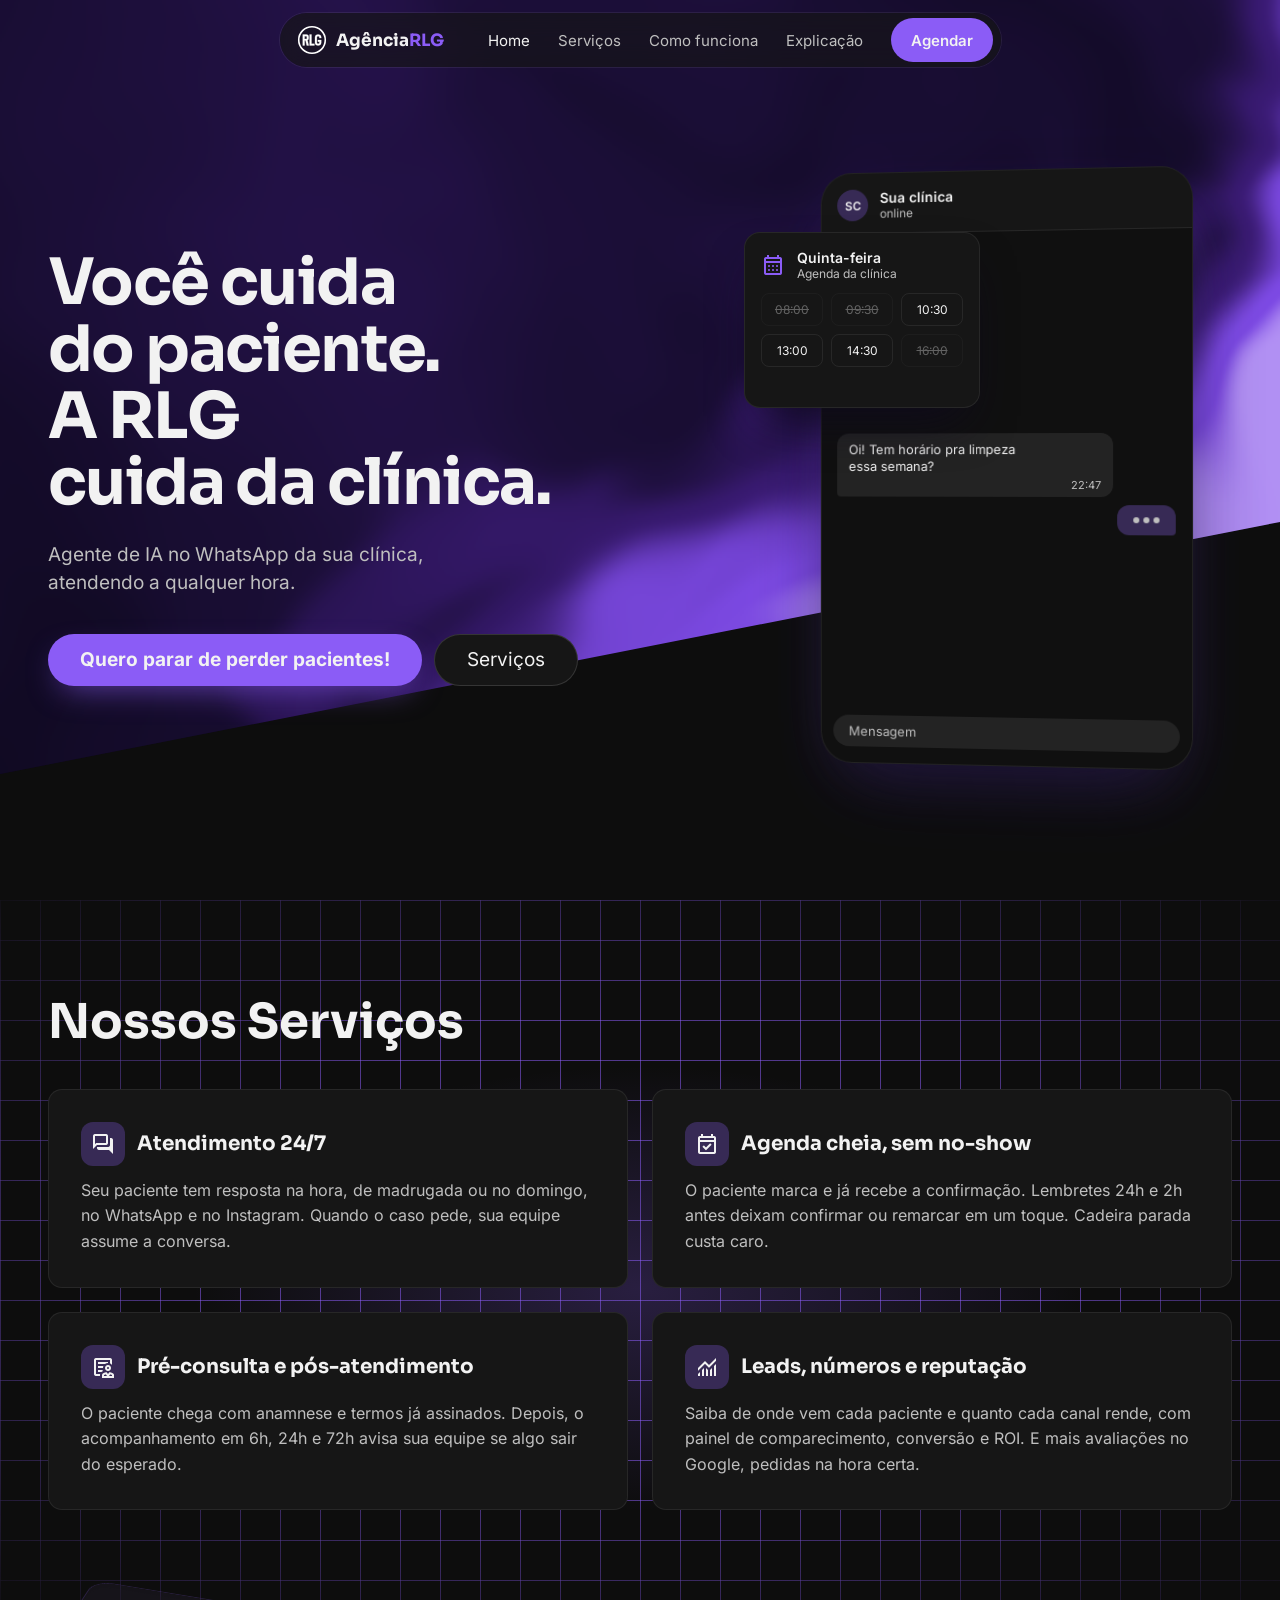
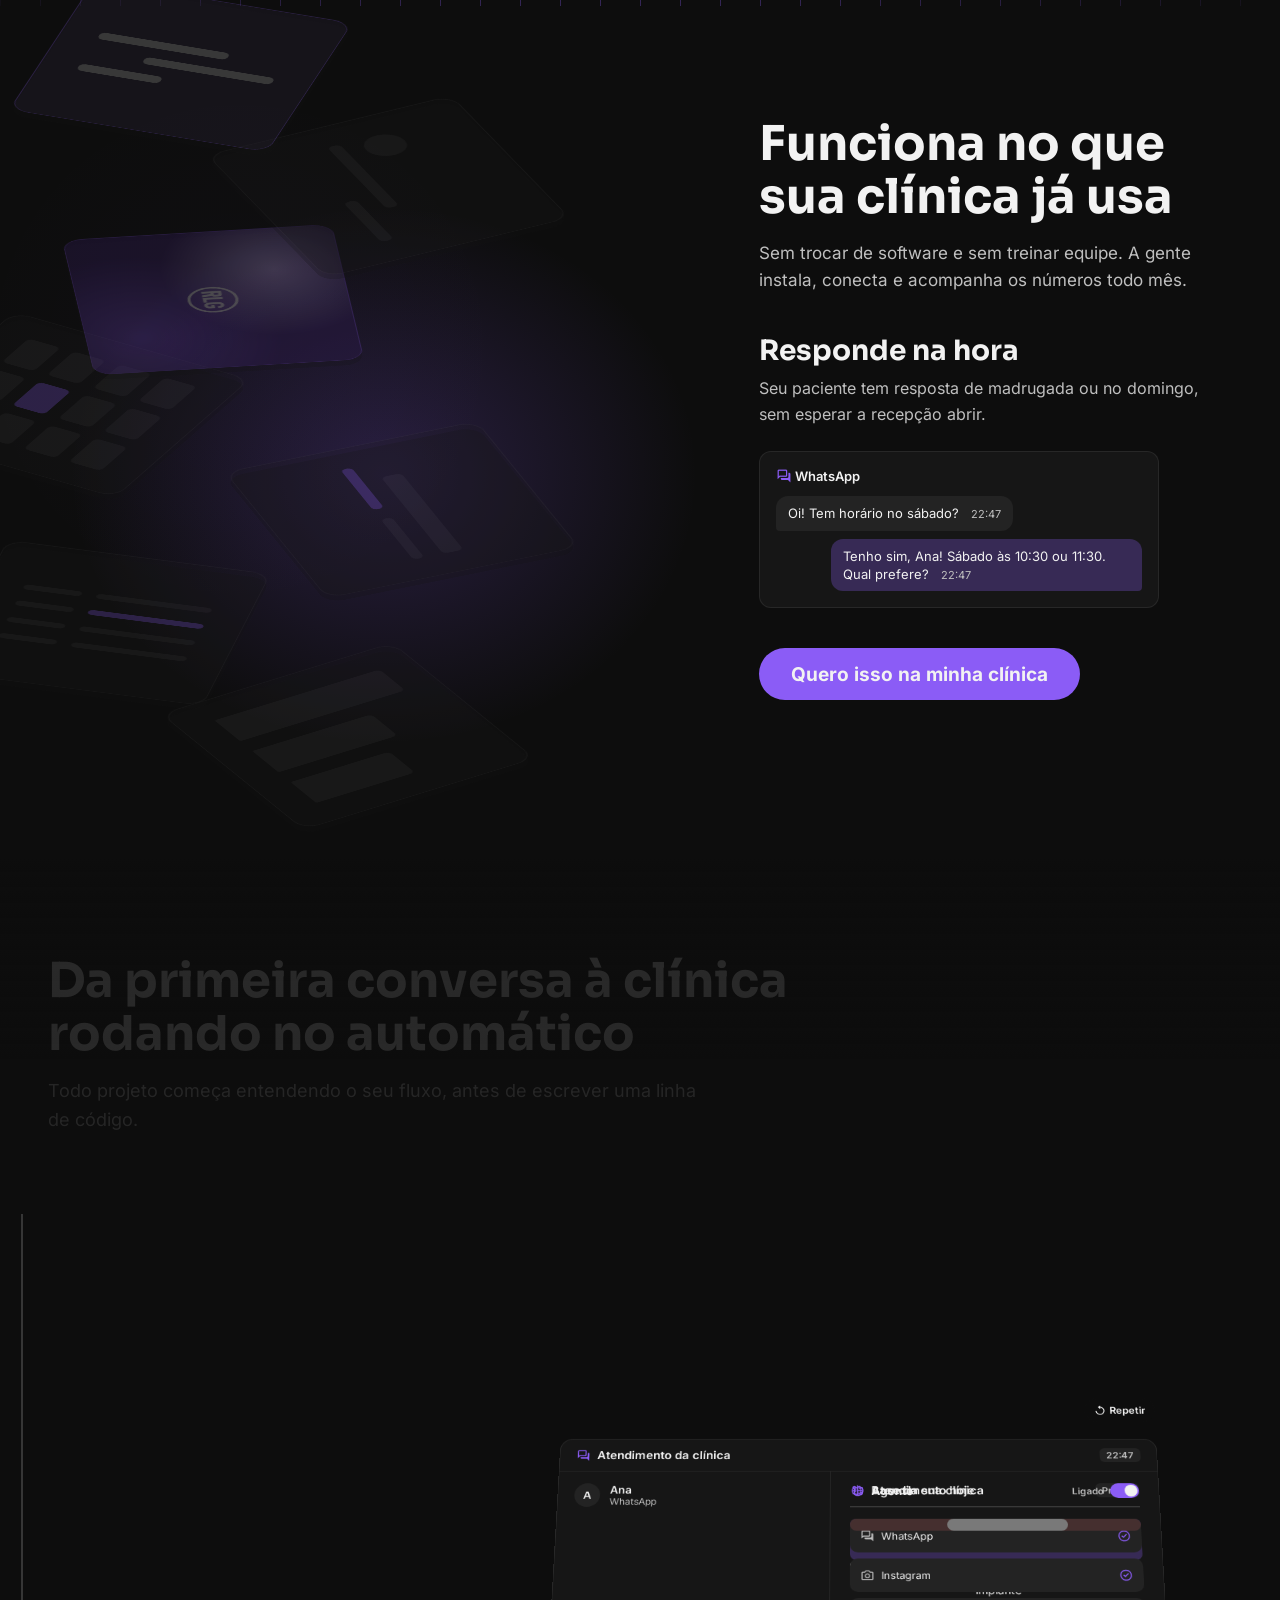
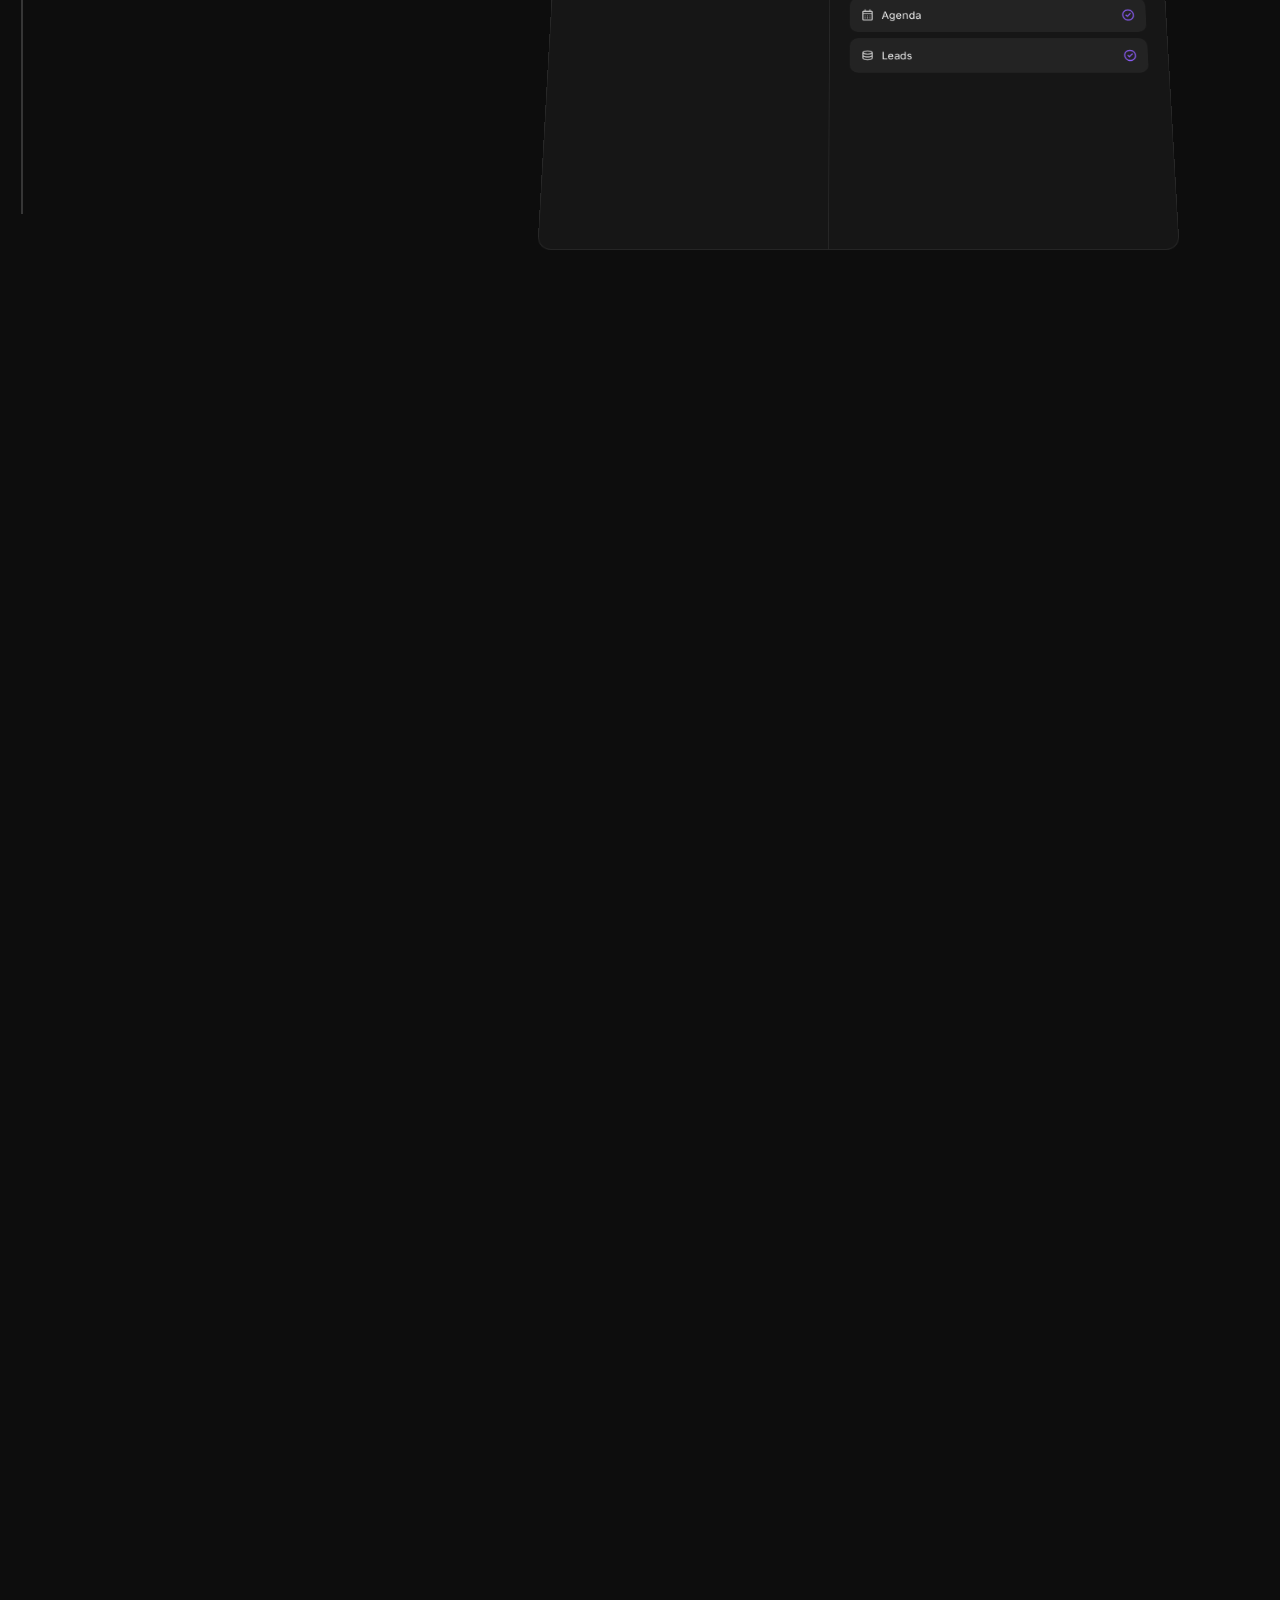
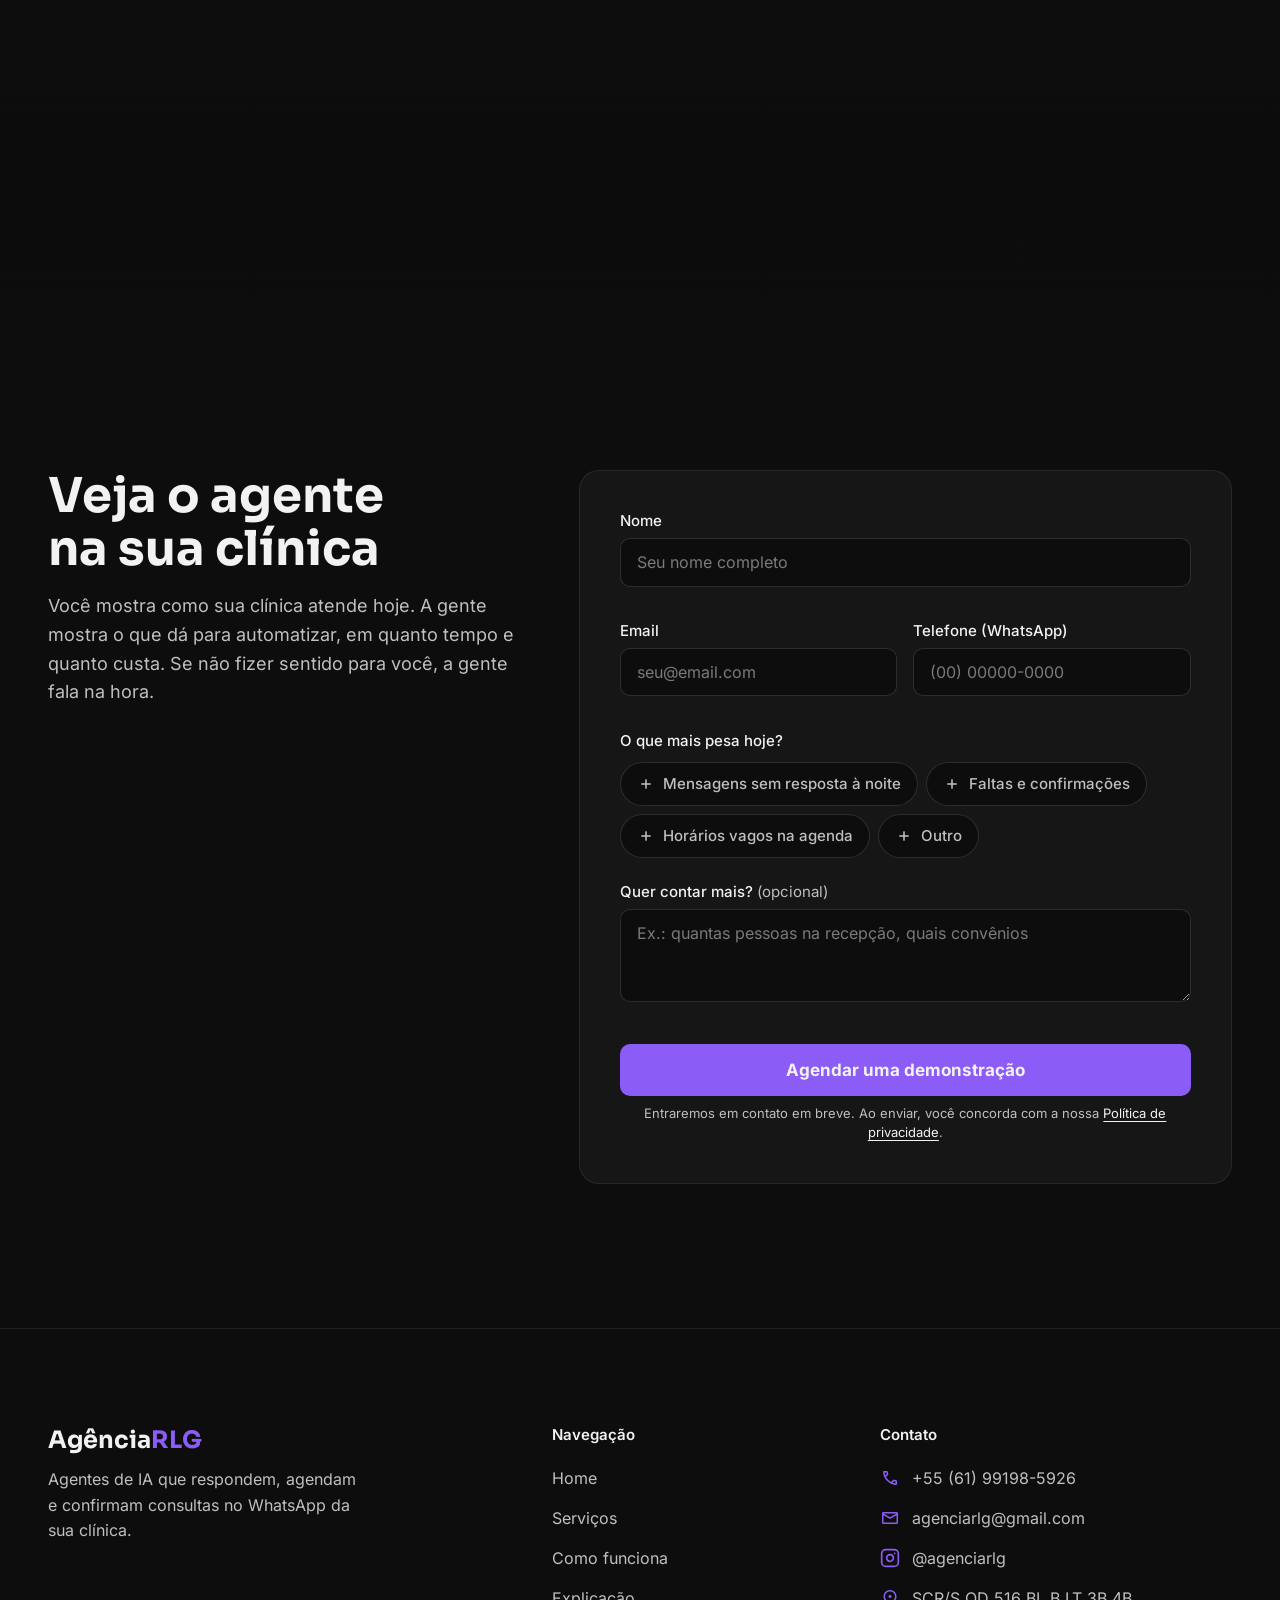
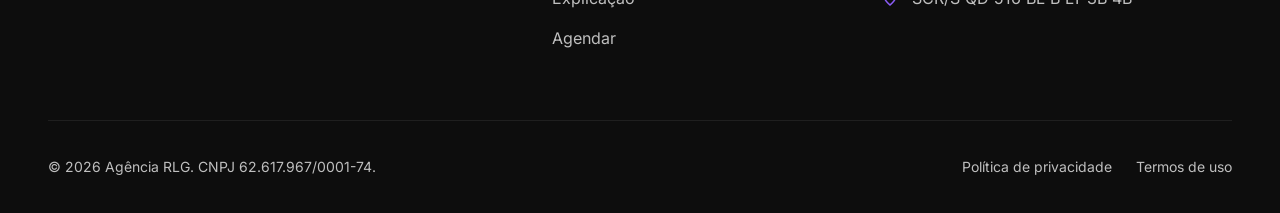
==== commit 64232443: "feat: Como funciona vira camadas da clinica que se montam na rolagem - pilha 3D com as ferramentas d" ====
--- a/index.html
+++ b/index.html
@@ -223,55 +223,114 @@
         <section id="como-funciona" class="como">
             <div class="como-inner">
                 <div class="como-cabecalho">
-                    <h2 class="como-titulo">Como funciona nossa empresa</h2>
-                    <p>A gente não entrega um sistema e some. Instalamos o agente dentro do WhatsApp e do Instagram que sua clínica já usa, conectamos na sua agenda e acompanhamos os números todo mês. Sem trocar de software, sem treinar equipe em plataforma nova.</p>
-                </div>
-
-                <!-- Mapa de conexões (scripts/como-funciona.js): o agente no centro,
-                     ligado ao WhatsApp e ao Instagram (entrada) e ao que ele faz (saída).
-                     Clicar num destino acende o caminho e mostra o painel dele.
-                     Sem JS: sem linhas, os destinos são links e os 4 painéis ficam abertos. -->
-                <div class="rede">
-                    <svg class="rede-linhas" aria-hidden="true"></svg>
-
-                    <div class="rede-grade">
-                        <ul class="rede-entradas" aria-label="Onde o paciente chama a clínica">
-                            <li class="rede-no rede-entrada">
-                                <span class="material-symbols-outlined" aria-hidden="true">forum</span>
-                                WhatsApp
-                            </li>
-                            <li class="rede-no rede-entrada">
-                                <svg aria-hidden="true" xmlns="http://www.w3.org/2000/svg" width="20" height="20" viewBox="0 0 24 24" fill="none" stroke="currentColor" stroke-width="2" stroke-linecap="round" stroke-linejoin="round"><rect x="2" y="2" width="20" height="20" rx="5" ry="5"></rect><path d="M16 11.37A4 4 0 1 1 12.63 8 4 4 0 0 1 16 11.37z"></path><line x1="17.5" y1="6.5" x2="17.51" y2="6.5"></line></svg>
-                                Instagram
-                            </li>
-                        </ul>
-
-                        <div class="rede-no rede-agente">
-                            <img src="imagens/logo/rlg-white.svg" alt="" width="40" height="40">
-                            <span>Agente RLG</span>
-                        </div>
-
-                        <div class="rede-destinos" aria-label="O que o agente faz">
-                            <a href="#painel-agenda" id="aba-agenda" class="rede-no rede-destino">
-                                <span class="material-symbols-outlined" aria-hidden="true">calendar_month</span>
-                                Agenda
-                            </a>
-                            <a href="#painel-lembretes" id="aba-lembretes" class="rede-no rede-destino">
-                                <span class="material-symbols-outlined" aria-hidden="true">notifications_active</span>
-                                Lembretes
-                            </a>
-                            <a href="#painel-crm" id="aba-crm" class="rede-no rede-destino">
-                                <span class="material-symbols-outlined" aria-hidden="true">database</span>
-                                CRM ou planilha
-                            </a>
-                            <a href="#painel-dashboard" id="aba-dashboard" class="rede-no rede-destino">
-                                <span class="material-symbols-outlined" aria-hidden="true">monitoring</span>
-                                Dashboard
-                            </a>
-                        </div>
+                    <h2 class="como-titulo">Funciona no que sua clínica já usa</h2>
+                    <p>Sem trocar de software e sem treinar equipe. A gente instala, conecta e acompanha os números todo mês.</p>
+                </div>
+
+                <!-- Camadas da clínica (scripts/como-funciona.js): as ferramentas que a clínica
+                     já usa empilhadas em perspectiva, com o Agente RLG como a camada de luz entre
+                     o paciente (WhatsApp e Instagram) e o que ele faz (agenda, lembretes, CRM,
+                     dashboard). As lâminas chegam soltas e se juntam conforme a rolagem (GSAP);
+                     clicar numa delas a tira da pilha e mostra o painel dela ao lado.
+                     Sem JS: as lâminas são links e os 7 painéis ficam abertos. -->
+                <div class="camadas">
+                    <div class="camadas-palco">
+                        <div class="pilha">
+                            <div class="pilha-abas" aria-label="Camadas da clínica">
+                                <a href="#painel-whatsapp" id="aba-whatsapp" class="lamina lamina-canal" style="--i: 6">
+                                    <span class="lamina-face face-whatsapp" aria-hidden="true">
+                                        <i class="m-balao"></i><i class="m-balao m-direita"></i><i class="m-balao m-curto"></i>
+                                    </span>
+                                    <span class="lamina-rotulo"><span class="material-symbols-outlined" aria-hidden="true">forum</span>WhatsApp</span>
+                                </a>
+                                <a href="#painel-instagram" id="aba-instagram" class="lamina lamina-canal" style="--i: 5">
+                                    <span class="lamina-face face-instagram" aria-hidden="true">
+                                        <i class="m-avatar"></i><i class="m-balao"></i><i class="m-balao m-direita m-curto"></i>
+                                    </span>
+                                    <span class="lamina-rotulo"><svg aria-hidden="true" xmlns="http://www.w3.org/2000/svg" width="20" height="20" viewBox="0 0 24 24" fill="none" stroke="currentColor" stroke-width="2" stroke-linecap="round" stroke-linejoin="round"><rect x="2" y="2" width="20" height="20" rx="5" ry="5"></rect><path d="M16 11.37A4 4 0 1 1 12.63 8 4 4 0 0 1 16 11.37z"></path><line x1="17.5" y1="6.5" x2="17.51" y2="6.5"></line></svg>Instagram</span>
+                                </a>
+                                <a href="#painel-agente" id="aba-agente" class="lamina lamina-agente" style="--i: 4">
+                                    <span class="lamina-face face-agente" aria-hidden="true">
+                                        <img src="imagens/logo/rlg-white.svg" alt="" width="56" height="56">
+                                    </span>
+                                    <span class="lamina-rotulo">Agente RLG</span>
+                                </a>
+                                <a href="#painel-agenda" id="aba-agenda" class="lamina lamina-destino" style="--i: 3">
+                                    <span class="lamina-face face-agenda" aria-hidden="true">
+                                        <i></i><i></i><i></i><i></i><i></i><i class="m-marcado"></i><i></i><i></i><i></i><i></i><i></i><i></i>
+                                    </span>
+                                    <span class="lamina-rotulo"><span class="material-symbols-outlined" aria-hidden="true">calendar_month</span>Agenda</span>
+                                </a>
+                                <a href="#painel-lembretes" id="aba-lembretes" class="lamina lamina-destino" style="--i: 2">
+                                    <span class="lamina-face face-lembretes" aria-hidden="true">
+                                        <i class="m-balao m-direita"></i><i class="m-pilula m-marcado"></i><i class="m-pilula"></i>
+                                    </span>
+                                    <span class="lamina-rotulo"><span class="material-symbols-outlined" aria-hidden="true">notifications_active</span>Lembretes</span>
+                                </a>
+                                <a href="#painel-crm" id="aba-crm" class="lamina lamina-destino" style="--i: 1">
+                                    <span class="lamina-face face-crm" aria-hidden="true">
+                                        <i></i><i></i><i></i><i class="m-marcado"></i><i></i><i></i><i></i><i></i>
+                                    </span>
+                                    <span class="lamina-rotulo"><span class="material-symbols-outlined" aria-hidden="true">database</span>CRM ou planilha</span>
+                                </a>
+                                <a href="#painel-dashboard" id="aba-dashboard" class="lamina lamina-destino" style="--i: 0">
+                                    <span class="lamina-face face-dashboard" aria-hidden="true">
+                                        <i style="--altura: 100%"></i><i style="--altura: 72%"></i><i style="--altura: 60%"></i>
+                                    </span>
+                                    <span class="lamina-rotulo"><span class="material-symbols-outlined" aria-hidden="true">monitoring</span>Dashboard</span>
+                                </a>
+                            </div>
+                        </div>
+
+                        <!-- Tour: a pilha percorre as lâminas sozinha enquanto está à vista.
+                             Para ao passar o mouse, ao focar e de vez no primeiro clique. -->
+                        <button type="button" class="camadas-tour" aria-pressed="false" hidden>
+                            <span class="tour-icone" aria-hidden="true"></span>
+                            <span class="tour-texto">Pausar</span>
+                        </button>
                     </div>
 
-                    <div class="rede-paineis">
+                    <div class="camadas-paineis">
+                        <div class="painel" id="painel-whatsapp">
+                            <div class="painel-texto">
+                                <h3>Responde na hora</h3>
+                                <p>Seu paciente tem resposta de madrugada ou no domingo, sem esperar a recepção abrir.</p>
+                            </div>
+                            <div class="painel-peca peca-conversa" aria-hidden="true">
+                                <p class="peca-topo"><span class="material-symbols-outlined">forum</span> WhatsApp</p>
+                                <p class="peca-msg">Oi! Tem horário no sábado? <time>22:47</time></p>
+                                <p class="peca-msg peca-msg-agente">Tenho sim, Ana! Sábado às 10:30 ou 11:30. Qual prefere? <time>22:47</time></p>
+                            </div>
+                        </div>
+
+                        <div class="painel" id="painel-instagram">
+                            <div class="painel-texto">
+                                <h3>Atende a DM também</h3>
+                                <p>Quem chega pelo Instagram tem a mesma resposta. Quando o caso pede, sua equipe assume a conversa.</p>
+                            </div>
+                            <div class="painel-peca peca-conversa" aria-hidden="true">
+                                <p class="peca-topo"><svg xmlns="http://www.w3.org/2000/svg" width="16" height="16" viewBox="0 0 24 24" fill="none" stroke="currentColor" stroke-width="2" stroke-linecap="round" stroke-linejoin="round"><rect x="2" y="2" width="20" height="20" rx="5" ry="5"></rect><path d="M16 11.37A4 4 0 1 1 12.63 8 4 4 0 0 1 16 11.37z"></path><line x1="17.5" y1="6.5" x2="17.51" y2="6.5"></line></svg> Mensagem direta</p>
+                                <p class="peca-msg">Vocês fazem clareamento? Queria entender como funciona</p>
+                                <p class="peca-nota"><span class="material-symbols-outlined">forum</span> Sua equipe assumiu a conversa</p>
+                            </div>
+                        </div>
+
+                        <div class="painel" id="painel-agente">
+                            <div class="painel-texto">
+                                <h3>Treinado na sua clínica</h3>
+                                <p>Aprende seus horários, procedimentos e convênios, e responde com o jeito da sua recepção.</p>
+                            </div>
+                            <div class="painel-peca peca-treino" aria-hidden="true">
+                                <p class="peca-topo"><img src="imagens/logo/rlg-white.svg" alt="" width="16" height="16"> O que o agente sabe</p>
+                                <ul class="peca-chips">
+                                    <li class="marcado">Seus horários</li>
+                                    <li class="marcado">Procedimentos</li>
+                                    <li class="marcado">Convênios</li>
+                                    <li class="marcado">Jeito da recepção</li>
+                                </ul>
+                            </div>
+                        </div>
+
                         <div class="painel" id="painel-agenda">
                             <div class="painel-texto">
                                 <h3>Responde e agenda</h3>
@@ -694,7 +753,6 @@
     <script src="scripts/script.js"></script>
     <script src="scripts/home-fundo.js"></script>
     <script src="scripts/home-anima.js"></script>
-    <script src="scripts/como-funciona.js"></script>
     <script src="scripts/explicacao-cenas.js"></script>
     <script src="scripts/explicacao-anima.js"></script>
     <!-- GSAP 3.13 (gratuito, inclusive os plugins), servido do próprio site: nada vai a CDN de terceiros -->
@@ -702,6 +760,7 @@
     <script src="scripts/vendor/gsap/ScrollTrigger.min.js"></script>
     <script src="scripts/vendor/gsap/SplitText.min.js"></script>
     <script src="scripts/vendor/gsap/DrawSVGPlugin.min.js"></script>
+    <script src="scripts/como-funciona.js"></script>
     <script src="scripts/explicacao-gsap.js"></script>
     <script src="scripts/explicacao-celular.js"></script>
     <script src="scripts/explicacao-ceu.js"></script>
--- a/estilos/style.css
+++ b/estilos/style.css
@@ -18,6 +18,10 @@
     --sombra-card: 0 18px 40px rgba(0, 0, 0, 0.45);
     --cor-grade: color-mix(in srgb, var(--cor-detalhe) 55%, transparent);
     --cor-brilho: color-mix(in srgb, var(--cor-detalhe) 22%, transparent);
+    --cor-brilho-forte: color-mix(in srgb, var(--cor-detalhe) 45%, transparent);
+    /* Lâminas do Como funciona: vidro escuro, e a escolhida um tom de roxo */
+    --cor-lamina: color-mix(in srgb, var(--cor-superficie) 72%, transparent);
+    --cor-lamina-acesa: color-mix(in srgb, var(--cor-detalhe) 18%, var(--cor-superficie));
     --cor-trilha: rgba(242, 242, 242, 0.14);
     --cor-perigo: #F87171;
     --cor-vidro-escuro: rgba(13, 13, 13, 0.55);
--- a/estilos/como-funciona.css
+++ b/estilos/como-funciona.css
@@ -1,28 +1,38 @@
-/* Hallmark · redesign: full (escopo: só a seção #como-funciona, branch v2-como-funciona-mapa) · theme: brand · shape: mapa de conexões (referências Synthesized e Contiant), para não repetir a forma de passos da Explicação · o Agente RLG no centro, ligado ao WhatsApp e ao Instagram (entrada) e à agenda, aos lembretes, ao CRM e ao dashboard (saída) · signature: clicar num destino acende o caminho entrada, agente, destino, e um pulso de luz corre por ele uma vez · interação só por clique (e setas no teclado), nada se move sozinho · sem JS: sem linhas, os destinos são links e os 4 painéis ficam abertos */
-/* Hallmark · pre-emit critique: P4 H4 E4 S4 R4 V5 · weakest: H, sete nós e um painel disputam o olho; o nó do agente é o maior, só o caminho escolhido tem cor e o resto fica na cor da trilha */
-/* Hallmark · dropped imagens/como_funciona.png e o botão "Próximo passo" · o dono não gostava da foto (ia trocá-la) e cada destino agora é clicável; o arquivo da foto continua no repositório */
+/* Hallmark · redesign: full (escopo: só a seção #como-funciona, branch v2-como-funciona-v4) · theme: brand (tokens de estilos/style.css, Sora + Inter, roxo da marca, onda da home) · shape: camadas da clínica, escolha do dono, no lugar do mapa de nós (lido como "cara de IA", o desenho de qualquer site de automação) · as ferramentas que a clínica já usa empilhadas em perspectiva e o Agente RLG como a lâmina de luz entre o paciente e elas · signature: as lâminas chegam soltas e se juntam na pilha conforme a rolagem (GSAP, scrub); a escolhida sai da pilha · as 7 lâminas são abas com botão de 44px · tour a pedido do dono: troca a cada 5s só à vista, segura com mouse e foco, botão visível de pausar, para de vez no primeiro clique, nenhum com menos movimento (18, WCAG 2.2.2) · sem JS: lâminas são links e os 7 painéis ficam abertos */
+/* Hallmark · pre-emit critique: P4 H4 E5 S4 R4 V4 · weakest: H, sete lâminas com rótulo competem com o painel; só a lâmina do agente tem cor e só a escolhida acende */
+/* Hallmark · dismissed 49 ("Quero isso na minha clínica" quebra de propósito em 320px; o botão é do site todo) · answered 40 (contraste do roxo #8B5CF6 é do site todo, pendente fora desta seção) */
+/* Hallmark · reworded "Como funciona nossa empresa" to "Funciona no que sua clínica já usa", e o parágrafo de 50 para 18 palavras · escolha do dono (fala do ganho dele, não da empresa) */
 
 /* =========================================================
    COMO FUNCIONA - mobile first
-   Base: celular (mapa na vertical, destinos em grade 2x2).
-   Mapa na horizontal a partir de 900px.
+   A pilha é 3D só com CSS: .pilha gira para a vista
+   isométrica e cada lâmina sobe --i vezes o --vao.
+   Os rótulos giram de volta e ficam de frente, no canto
+   direito de cada lâmina.
+   Celular: uma coluna, pilha pequena, a lâmina escolhida sobe.
+   Computador (>= 1120px): pilha à esquerda, texto à direita,
+   a lâmina escolhida desliza para fora.
    ========================================================= */
 
 section.como {
-    padding: 64px 20px 80px;
+    padding: 64px 16px 80px;
     background-color: var(--cor-1);
+    /* A luz da camada do agente vaza para a seção */
+    background-image: radial-gradient(45% 35% at 40% 52%, var(--cor-brilho), transparent 70%);
     color: var(--cor-2);
 }
 
 .como-inner {
     max-width: 1200px;
     margin-inline: auto;
+    display: grid;
+    grid-template-columns: minmax(0, 1fr);
 }
 
 /* ---------- Cabeçalho ---------- */
 
 .como-cabecalho {
-    margin-bottom: 40px;
+    margin-bottom: 24px;
 }
 
 .como-titulo {
@@ -39,227 +49,445 @@
 .como-cabecalho p {
     font-family: var(--fonte-texto);
     color: var(--cor-3);
-    font-size: 1rem;
+    font-size: 1.0625rem;
     line-height: 1.6;
-    max-width: 60ch;
+    max-width: 48ch;
     text-wrap: pretty;
 }
 
-/* ---------- Palco do mapa ---------- */
-
-.rede {
+/* ---------- Palco e pilha ---------- */
+
+.camadas {
+    display: contents;
+}
+
+.camadas-palco {
+    /* Medidas da pilha: lado da lâmina, vão entre lâminas,
+       quanto a escolhida sai e sobe, largura dos rótulos */
+    --w: 156px;
+    --vao: 58px;
+    --sai: 0px;
+    --sobe: 6px;
+    --rotulo: 124px;
+    --giro-x: 60deg;
+    --giro-z: 45deg;
+    /* Montagem: 0 = lâminas soltas, 1 = pilha montada. Sem JS, sem GSAP
+       ou com menos movimento fica em 1. --espalha é o quanto se soltam. */
+    --junta: 1;
+    --solto: calc(1 - var(--junta));
+    --espalha: 0.55;
+
     position: relative;
-    isolation: isolate;
-    padding: 32px 16px;
-    border: 1px solid var(--cor-borda);
-    border-radius: 24px;
-    background-color: var(--cor-superficie);
-    /* Grade de pontos, como uma prancheta de diagrama */
-    background-image: radial-gradient(var(--cor-borda) 1px, transparent 1px);
-    background-size: 24px 24px;
+    /* Altura: losango da base (0,707 W) + 6 vãos projetados (0,866) + folga */
+    /* + 64px para o botão de pausar o tour */
+    height: calc(var(--w) * 0.707 + var(--vao) * 0.866 * 6 + 40px + 64px);
+    width: calc(var(--w) * 1.414 + 12px + var(--rotulo));
+    max-width: 100%;
+    margin-inline: auto;
     font-family: var(--fonte-texto);
 }
 
-.rede-linhas {
+/* Halo da lâmina do agente. Fica em 2D, atrás da pilha: brilho
+   (box-shadow) numa lâmina 3D faz o navegador cortá-la ao meio. */
+.camadas-palco::before {
+    content: "";
+    position: absolute;
+    left: calc(var(--w) * 0.707 - var(--w));
+    top: calc(24px + var(--w) * 0.354 + 2 * var(--vao) * 0.866 - var(--w));
+    width: calc(var(--w) * 2);
+    height: calc(var(--w) * 2);
+    background-image: radial-gradient(closest-side, var(--cor-brilho-forte), transparent);
+    opacity: var(--junta);
+    pointer-events: none;
+}
+
+.pilha {
+    position: absolute;
+    width: var(--w);
+    height: var(--w);
+    /* O losango começa na borda esquerda do palco e a lâmina do topo fica a 24px do alto */
+    left: calc(var(--w) * 0.207);
+    top: calc(var(--vao) * 0.866 * 6 + var(--w) * 0.354 - var(--w) / 2 + 24px);
+    transform: rotateX(var(--giro-x)) rotateZ(var(--giro-z));
+    transform-style: preserve-3d;
+}
+
+.pilha-abas {
     position: absolute;
     inset: 0;
-    z-index: -1;
-    width: 100%;
-    height: 100%;
-    overflow: visible;
-    pointer-events: none;
-}
-
-/* ---------- Nós ---------- */
-
-.rede-grade {
+    transform-style: preserve-3d;
+    list-style: none;
+}
+
+/* ---------- Lâminas ---------- */
+
+.lamina {
+    position: absolute;
+    inset: 0;
+    display: block;
+    transform-style: preserve-3d;
+    /* Lugar na pilha (+ quanto a escolhida sobe e sai) + o desvio de quando está solta */
+    transform:
+        translateZ(calc(var(--i) * var(--vao) + var(--lev, 0px) + var(--solto) * var(--espalha) * var(--dz)))
+        translate(
+            calc(var(--sai-x, 0px) + var(--solto) * var(--espalha) * var(--dx)),
+            calc(-1 * var(--sai-x, 0px) + var(--solto) * var(--espalha) * var(--dy)))
+        rotateZ(calc(var(--solto) * var(--rz)));
+    transition-property: transform;
+    transition-duration: 480ms;
+    transition-timing-function: cubic-bezier(0.22, 1, 0.36, 1);
+    color: var(--cor-2);
+    text-decoration: none;
+}
+
+/* Para onde cada lâmina se solta (no plano da pilha: x+y- é direita na tela,
+   x-y+ é esquerda; dz afasta na vertical). Opacidade nunca na .lamina:
+   ela é preserve-3d, e opacidade achataria o 3D; vai nos filhos. */
+#aba-whatsapp  { --dx: -90px; --dy: 90px;   --dz: 200px;  --rz: -28deg; }
+#aba-instagram { --dx: 110px; --dy: -110px; --dz: 130px;  --rz: 20deg; }
+#aba-agente    { --dx: -20px; --dy: 20px;   --dz: 60px;   --rz: 40deg; }
+#aba-agenda    { --dx: -130px; --dy: 130px; --dz: 0px;    --rz: -16deg; }
+#aba-lembretes { --dx: 120px; --dy: -120px; --dz: -60px;  --rz: 24deg; }
+#aba-crm       { --dx: -100px; --dy: 100px; --dz: -130px; --rz: -32deg; }
+#aba-dashboard { --dx: 80px;  --dy: -80px;  --dz: -200px; --rz: 14deg; }
+
+/* Enquanto monta, a rolagem manda: sem transição correndo atrás dela */
+.camadas-palco[data-montando] .lamina {
+    transition: none;
+}
+
+/* Espessura: uma segunda face, mais escura, logo abaixo */
+.lamina::before {
+    content: "";
+    position: absolute;
+    inset: 0;
+    border-radius: 20px;
+    background-color: var(--cor-1);
+    transform: translateZ(-6px);
+    opacity: calc(0.2 + 0.8 * var(--junta));
+}
+
+.lamina-face {
+    position: absolute;
+    inset: 0;
     display: grid;
-    grid-template-columns: minmax(0, 1fr);
-    justify-items: center;
-    gap: 48px;
-}
-
-.rede-entradas {
-    display: flex;
-    flex-wrap: wrap;
-    justify-content: center;
-    gap: 12px;
-    list-style: none;
-}
-
-.rede-no {
-    display: flex;
+    padding: 14%;
+    border: 1px solid var(--cor-trilha);
+    border-radius: 20px;
+    background-color: var(--cor-lamina);
+    opacity: calc(0.2 + 0.8 * var(--junta));
+    transition-property: border-color, background-color;
+    transition-duration: 300ms;
+    transition-timing-function: ease-out;
+}
+
+.lamina-face i {
+    display: block;
+    border-radius: 6px;
+    background-color: var(--cor-trilha);
+}
+
+.lamina-face .m-marcado {
+    background-color: var(--cor-detalhe);
+}
+
+/* Rótulo: um botão no canto direito da lâmina, girado de volta
+   para ficar de frente. É a área de clique principal: das lâminas
+   de baixo só aparece uma faixa, as de cima as cobrem. */
+.lamina-rotulo {
+    position: absolute;
+    left: 100%;
+    top: 0;
+    display: inline-flex;
     align-items: center;
     gap: 8px;
+    width: max-content;
+    max-width: var(--rotulo);
+    min-height: 44px;
+    padding: 4px 16px;
+    overflow: hidden;
     border: 1px solid var(--cor-trilha);
+    border-radius: 22px;
+    background-color: var(--cor-superficie);
+    transform-origin: 0 0;
+    transform: rotateZ(calc(-1 * var(--giro-z))) rotateX(calc(-1 * var(--giro-x))) translate(12px, -50%);
+    color: var(--cor-3);
+    font-size: 0.8125rem;
+    font-weight: 600;
+    line-height: 1.15;
+    /* Os botões só aparecem no fim da montagem */
+    opacity: calc((var(--junta) - 0.7) * 3.4);
+    transition-property: color, border-color, background-color;
+    transition-duration: 300ms;
+    transition-timing-function: ease-out;
+}
+
+.lamina-rotulo .material-symbols-outlined {
+    flex-shrink: 0;
+    font-size: 1.125rem;
+}
+
+.lamina-rotulo svg {
+    flex-shrink: 0;
+    width: 18px;
+    height: 18px;
+}
+
+/* Barra do tour: enche em --tempo na aba escolhida enquanto o tour roda */
+.lamina-rotulo::after {
+    content: "";
+    position: absolute;
+    left: 0;
+    right: 0;
+    bottom: 0;
+    height: 2px;
+    background-color: var(--cor-detalhe);
+    transform-origin: 0 50%;
+    transform: scaleX(0);
+}
+
+.camadas[data-tour="rodando"] .lamina[aria-selected="true"] .lamina-rotulo::after {
+    animation: tour-progresso var(--tempo, 5s) linear forwards;
+}
+
+.camadas[data-tour="rodando"][data-segura] .lamina[aria-selected="true"] .lamina-rotulo::after {
+    animation-play-state: paused;
+}
+
+@keyframes tour-progresso {
+    to { transform: scaleX(1); }
+}
+
+/* Desenhos em cada face: o que a ferramenta mostra, em traço */
+.face-whatsapp,
+.face-instagram,
+.face-lembretes {
+    grid-template-columns: minmax(0, 1fr);
+    align-content: center;
+    gap: 10%;
+}
+
+.face-whatsapp .m-balao,
+.face-instagram .m-balao,
+.face-lembretes .m-balao {
+    width: 70%;
+    height: 14px;
+}
+
+.lamina-face .m-direita {
+    justify-self: end;
+}
+
+.lamina-face .m-curto {
+    width: 45%;
+}
+
+.face-instagram .m-avatar {
+    width: 22%;
+    aspect-ratio: 1;
+    border-radius: 50%;
+}
+
+.face-lembretes {
+    grid-template-columns: repeat(2, minmax(0, 1fr));
+}
+
+.face-lembretes .m-balao {
+    grid-column: 1 / -1;
+    width: 85%;
+    height: 22px;
+}
+
+.face-lembretes .m-pilula {
+    height: 12px;
+    border-radius: 999px;
+}
+
+.face-agenda {
+    grid-template-columns: repeat(4, minmax(0, 1fr));
+    gap: 8%;
+}
+
+.face-crm {
+    grid-template-columns: minmax(0, 1fr) minmax(0, 2fr);
+    align-content: center;
+    gap: 12% 8%;
+}
+
+.face-crm i {
+    height: 10px;
+}
+
+.face-dashboard {
+    grid-template-columns: repeat(3, minmax(0, 1fr));
+    align-items: end;
+    gap: 12%;
+}
+
+.face-dashboard i {
+    height: var(--altura);
+    border-radius: 6px 6px 2px 2px;
+}
+
+/* A lâmina do agente: luz, nos tons da onda da home */
+.face-agente {
+    place-items: center;
+    border-color: var(--onda-3);
+    background-color: var(--onda-2);
+    background-image:
+        radial-gradient(70% 60% at 30% 25%, var(--onda-4), transparent 70%),
+        radial-gradient(80% 70% at 75% 80%, var(--onda-3), transparent 75%);
+}
+
+.face-agente img {
+    width: 30%;
+    height: auto;
+}
+
+/* ---------- Lâminas clicáveis (todas são abas) ---------- */
+
+.lamina {
+    cursor: pointer;
+}
+
+.lamina:hover .lamina-face {
+    border-color: var(--cor-3);
+}
+
+.lamina:hover .lamina-rotulo {
+    border-color: var(--cor-3);
+    color: var(--cor-2);
+}
+
+.lamina:focus-visible {
+    outline: none;
+}
+
+.lamina:focus-visible .lamina-face {
+    border: 2px solid var(--cor-2);
+    transition: none;
+}
+
+.lamina:focus-visible .lamina-rotulo {
+    outline: 2px solid var(--cor-2);
+    outline-offset: 2px;
+    color: var(--cor-2);
+    transition: none;
+}
+
+.lamina:active .lamina-rotulo {
     background-color: var(--cor-superficie-2);
-    color: var(--cor-2);
-    font-size: 0.9375rem;
+}
+
+/* A escolhida sobe, sai da pilha e acende */
+.lamina[aria-selected="true"] {
+    --lev: var(--sobe);
+    --sai-x: var(--sai);
+}
+
+.lamina[aria-selected="true"] .lamina-face {
+    border-color: var(--cor-detalhe);
+}
+
+.lamina[aria-selected="true"]:not(.lamina-agente) .lamina-face {
+    background-color: var(--cor-lamina-acesa);
+}
+
+.lamina[aria-selected="true"] .lamina-face i:not(.m-marcado) {
+    background-color: var(--cor-3);
+}
+
+.lamina[aria-selected="true"] .lamina-rotulo {
+    border-color: var(--cor-detalhe);
+    background-color: var(--cor-lamina-acesa);
+    color: var(--cor-2);
+}
+
+/* A do agente é luz: o branco marca a escolha */
+.lamina-agente[aria-selected="true"] .lamina-face {
+    border-color: var(--cor-2);
+}
+
+/* ---------- Botão de pausar o tour ---------- */
+
+.camadas-tour {
+    position: absolute;
+    left: 0;
+    bottom: 0;
+    display: inline-flex;
+    align-items: center;
+    gap: 8px;
+    min-height: 44px;
+    padding: 8px 20px;
+    border: 1px solid var(--cor-trilha);
+    border-radius: 999px;
+    background-color: var(--cor-superficie);
+    color: var(--cor-3);
+    font-family: var(--fonte-texto);
+    font-size: 0.875rem;
     font-weight: 600;
-}
-
-.rede-no .material-symbols-outlined {
-    font-size: 1.25rem;
-    color: var(--cor-3);
-}
-
-.rede-entrada {
-    min-height: 44px;
-    padding: 8px 16px;
-    border-radius: 999px;
-}
-
-.rede-entrada svg {
-    flex-shrink: 0;
-    color: var(--cor-3);
-}
-
-/* O agente: o nó maior, no centro */
-.rede-agente {
-    flex-direction: column;
-    justify-content: center;
-    gap: 8px;
-    width: 136px;
-    aspect-ratio: 1;
-    border-radius: 32px;
-    border-color: var(--cor-detalhe);
-    background-color: var(--cor-detalhe-suave);
-    font-family: var(--fonte-titulo);
-    font-size: 1rem;
-    transition: box-shadow 400ms ease-out;
-}
-
-.rede-agente img {
-    display: block;
-}
-
-.rede-agente.aceso {
-    box-shadow: 0 16px 40px -12px color-mix(in srgb, var(--cor-detalhe) 70%, transparent);
-}
-
-/* Destinos: abas (com JS) ou links para os painéis (sem JS).
-   Celular e tablet: os 4 numa fileira só, para todas as linhas descerem
-   direto do agente (numa grade 2x2 as de baixo passariam por trás das de cima) */
-.rede-destinos {
-    display: grid;
-    grid-template-columns: repeat(4, minmax(0, 1fr));
-    gap: 4px;
-    width: 100%;
-}
-
-.rede-destino {
-    flex-direction: column;
-    justify-content: center;
-    gap: 4px;
-    min-height: 72px;
-    padding: 8px 4px;
-    border-radius: 16px;
-    font-size: 0.75rem;
-    line-height: 1.2;
-    text-align: center;
-    text-decoration: none;
     cursor: pointer;
-    transition-property: background-color, border-color, color;
+    opacity: calc((var(--junta) - 0.7) * 3.4);
+    transition-property: color, border-color, background-color;
     transition-duration: 220ms;
     transition-timing-function: ease-out;
 }
 
-.rede-destino:hover {
+.camadas-tour[hidden] {
+    display: none;
+}
+
+.camadas-tour:hover {
     border-color: var(--cor-3);
-}
-
-.rede-destino[aria-selected="true"] {
-    border-color: var(--cor-detalhe);
-    background-color: var(--cor-detalhe-suave);
-}
-
-.rede-destino[aria-selected="true"] .material-symbols-outlined {
-    color: var(--cor-2);
-}
-
-.rede-destino:focus-visible {
+    color: var(--cor-2);
+}
+
+.camadas-tour:focus-visible {
     outline: 2px solid var(--cor-2);
     outline-offset: 3px;
+    color: var(--cor-2);
     transition: none;
 }
 
-.rede-destino:active {
-    transform: translateY(1px);
-}
-
-/* ---------- Linhas ---------- */
-
-.rede-linhas path {
-    fill: none;
-    stroke-linecap: round;
-}
-
-.linha-trilha {
-    stroke: var(--cor-trilha);
-    stroke-width: 1.5;
-}
-
-/* A linha acesa se desenha (e recolhe) por cima da trilha */
-.linha-acesa {
-    stroke: var(--cor-detalhe);
-    stroke-width: 2;
-    stroke-dasharray: var(--comp) var(--comp);
-    stroke-dashoffset: var(--comp);
-    transition: stroke-dashoffset 500ms cubic-bezier(0.65, 0, 0.35, 1);
-}
-
-.aceso .linha-acesa {
-    stroke-dashoffset: 0;
-}
-
-/* O pulso: um traço curto e claro que corre pelo caminho uma vez */
-.linha-pulso {
-    stroke: var(--onda-4);
-    stroke-width: 3;
-    stroke-dasharray: 32px var(--comp);
-    stroke-dashoffset: 32px;
-    opacity: 0;
-}
-
-.linha-pulso.pulsando {
-    animation: pulso 900ms ease-in-out var(--atraso, 0ms) forwards;
-}
-
-@keyframes pulso {
-    0% { opacity: 1; stroke-dashoffset: 32px; }
-    85% { opacity: 1; }
-    100% { opacity: 0; stroke-dashoffset: calc(-1 * var(--comp)); }
-}
-
-/* Sem JS não há linhas: o SVG fica vazio */
-.rede:not([data-js]) .rede-linhas {
-    display: none;
+.camadas-tour:active {
+    background-color: var(--cor-superficie-2);
+}
+
+/* Ícone em CSS: duas barras (pausar) ou um triângulo (continuar) */
+.tour-icone {
+    width: 10px;
+    height: 12px;
+    border-inline: 3px solid currentColor;
+}
+
+.camadas-tour[aria-pressed="true"] .tour-icone {
+    width: 0;
+    height: 0;
+    border-block: 6px solid transparent;
+    border-inline: 10px solid currentColor;
+    border-inline-end-width: 0;
 }
 
 /* ---------- Painéis ---------- */
 
-.rede-paineis {
+.camadas-paineis {
     display: grid;
-    gap: 16px;
-    margin-top: 40px;
+    gap: 40px;
+    margin-top: 32px;
 }
 
 .painel {
     display: grid;
     grid-template-columns: minmax(0, 1fr);
     gap: 20px;
-    padding: 24px;
-    border: 1px solid var(--cor-borda);
-    border-radius: 16px;
-    background-color: var(--cor-1);
 }
 
 .painel[hidden] {
     display: none;
 }
 
-.rede[data-js] .painel:not([hidden]) {
-    animation: painel-entra 300ms ease-out;
+.camadas[data-js] .painel:not([hidden]) {
+    animation: painel-entra 360ms ease-out;
 }
 
 @keyframes painel-entra {
@@ -268,22 +496,26 @@
 
 .painel:focus-visible {
     outline: 2px solid var(--cor-2);
-    outline-offset: 3px;
+    outline-offset: 6px;
+    border-radius: 8px;
 }
 
 .painel-texto h3 {
     font-family: var(--fonte-titulo);
-    font-size: 1.375rem;
+    font-size: clamp(1.375rem, 1.2rem + 0.8vw, 1.75rem);
     line-height: 1.2;
     color: var(--cor-2);
     margin-bottom: 8px;
+    overflow-wrap: break-word;
+    min-width: 0;
 }
 
 .painel-texto p {
+    font-family: var(--fonte-texto);
     color: var(--cor-3);
     font-size: 1rem;
     line-height: 1.6;
-    max-width: 46ch;
+    max-width: 48ch;
 }
 
 /* ---------- Mini peças: o resultado de cada destino ---------- */
@@ -370,6 +602,67 @@
 .peca-escolhas span {
     padding: 4px 12px;
     border: 1px solid var(--cor-trilha);
+    border-radius: 999px;
+}
+
+/* Conversa (WhatsApp e Instagram) */
+.peca-conversa {
+    display: grid;
+    gap: 8px;
+}
+
+.peca-conversa .peca-topo {
+    margin-bottom: 4px;
+}
+
+.peca-conversa .peca-topo svg {
+    vertical-align: -3px;
+    color: var(--cor-detalhe);
+}
+
+.painel-peca .peca-msg {
+    justify-self: start;
+    max-width: 85%;
+    padding: 8px 12px;
+    border-radius: 12px;
+    border-bottom-left-radius: 4px;
+    background-color: var(--cor-superficie-2);
+    line-height: 1.4;
+}
+
+.painel-peca .peca-msg-agente {
+    justify-self: end;
+    border-radius: 12px;
+    border-bottom-right-radius: 4px;
+    background-color: var(--cor-detalhe-suave);
+}
+
+.peca-msg time {
+    margin-left: 8px;
+    color: var(--cor-3);
+    font-size: 0.6875rem;
+}
+
+.peca-conversa .peca-nota {
+    justify-self: start;
+    margin-top: 4px;
+}
+
+/* Agente: o que ele aprende */
+.peca-treino .peca-topo img {
+    vertical-align: -3px;
+}
+
+.peca-chips {
+    display: flex;
+    flex-wrap: wrap;
+    gap: 8px;
+    list-style: none;
+}
+
+.peca-chips li {
+    padding: 4px 12px;
+    border: 1px solid var(--cor-detalhe);
     border-radius: 999px;
 }
 
@@ -427,7 +720,8 @@
     align-items: center;
     justify-content: center;
     min-height: 52px;
-    margin-top: 32px;
+    justify-self: start;
+    margin-top: 40px;
     padding: 12px 32px;
     border-radius: 999px;
     font-family: var(--fonte-texto);
@@ -453,91 +747,104 @@
 /* ---------- Menos movimento ---------- */
 
 @media (prefers-reduced-motion: reduce) {
-    .rede-agente,
-    .rede-destino,
-    .linha-acesa,
+    .lamina,
+    .lamina-face,
+    .lamina-rotulo,
+    .camadas-tour,
     section.como a.passos-cta {
         transition: none;
     }
 
-    .linha-pulso.pulsando,
-    .rede[data-js] .painel:not([hidden]) {
+    .camadas[data-js] .painel:not([hidden]) {
         animation: none;
     }
 }
 
-/* ---------- Tablet: painel em duas colunas ---------- */
+/* ---------- Tablet: pilha maior, painel em duas colunas ---------- */
 
 @media (min-width: 640px) {
-    .rede {
-        padding: 40px 32px;
+    section.como {
+        padding: 80px 32px 96px;
+    }
+
+    .camadas-palco {
+        --w: 232px;
+        --vao: 60px;
+        --sai: 24px;
+        --sobe: 8px;
+        --espalha: 0.8;
+        --rotulo: 168px;
+    }
+
+    .lamina-rotulo {
+        font-size: 0.9375rem;
     }
 
     .painel {
         grid-template-columns: minmax(0, 1fr) minmax(0, 1fr);
         align-items: center;
         gap: 32px;
-        padding: 32px;
     }
 
     .painel-peca {
         justify-self: end;
     }
-
-    .rede-destinos {
-        gap: 12px;
-    }
-
-    .rede-destino {
-        flex-direction: row;
-        gap: 8px;
-        min-height: 52px;
-        padding-inline: 12px;
-        font-size: 0.9375rem;
-    }
-}
-
-/* ---------- Computador: o mapa na horizontal ---------- */
-
-@media (min-width: 900px) {
+}
+
+/* ---------- Computador: pilha à esquerda, texto à direita ---------- */
+
+@media (min-width: 1120px) {
     section.como {
-        padding: 96px 48px;
-    }
-
-    .rede {
-        padding: 56px 48px 48px;
-    }
-
-    .rede-grade {
-        grid-template-columns: minmax(0, 1fr) auto minmax(0, 1fr);
-        align-items: center;
-        gap: 96px;
-    }
-
-    .rede-entradas {
-        flex-direction: column;
-        align-items: flex-start;
+        padding: 112px 48px;
+        background-image: radial-gradient(35% 45% at 30% 55%, var(--cor-brilho), transparent 70%);
+    }
+
+    .como-inner {
+        grid-template-columns: minmax(0, 7fr) minmax(0, 5fr);
+        grid-template-areas:
+            "palco cabecalho"
+            "palco paineis"
+            "palco cta";
+        grid-template-rows: auto auto 1fr;
+        column-gap: 48px;
+    }
+
+    .como-cabecalho {
+        grid-area: cabecalho;
+        margin-bottom: 40px;
+    }
+
+    .camadas-palco {
+        grid-area: palco;
+        align-self: center;
+        margin-inline: 0;
+        --w: 272px;
+        --vao: 64px;
+        --sai: 44px;
+        --sobe: 8px;
+        --espalha: 1;
+        --rotulo: 176px;
+    }
+
+    .camadas-paineis {
+        grid-area: paineis;
+        margin-top: 0;
+    }
+
+    .painel {
+        grid-template-columns: minmax(0, 1fr);
+        align-items: start;
+        gap: 24px;
+    }
+
+    .painel-peca {
         justify-self: start;
-        gap: 48px;
-    }
-
-    .rede-agente {
-        width: 160px;
-    }
-
-    .rede-destinos {
-        grid-template-columns: minmax(0, 1fr);
-        justify-self: end;
-        max-width: 260px;
-    }
-
-    .rede-destino {
-        justify-content: flex-start;
-        padding-inline: 16px;
-        text-align: left;
-    }
-
-    .rede-paineis {
-        margin-top: 48px;
-    }
-}
+        max-width: 400px;
+    }
+
+    section.como a.passos-cta {
+        grid-area: cta;
+        align-self: start;
+        justify-self: start;
+    }
+}
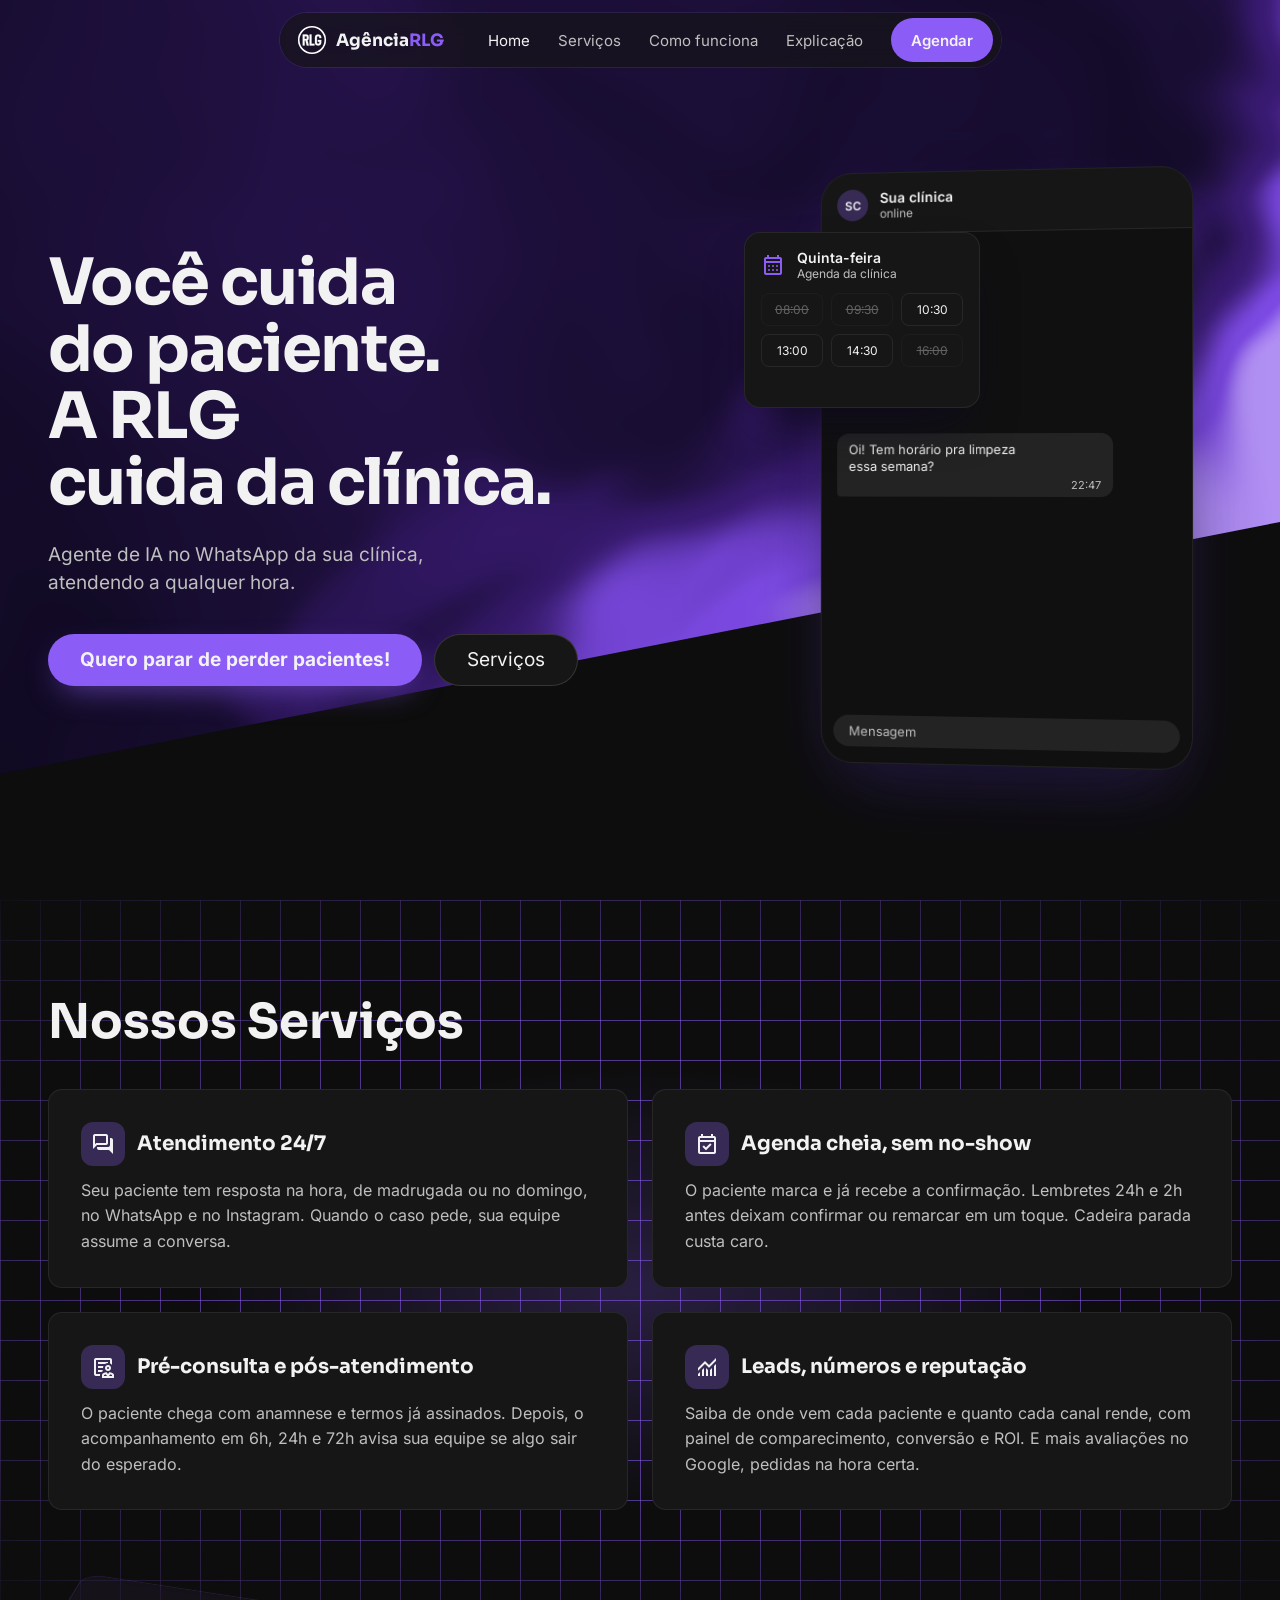
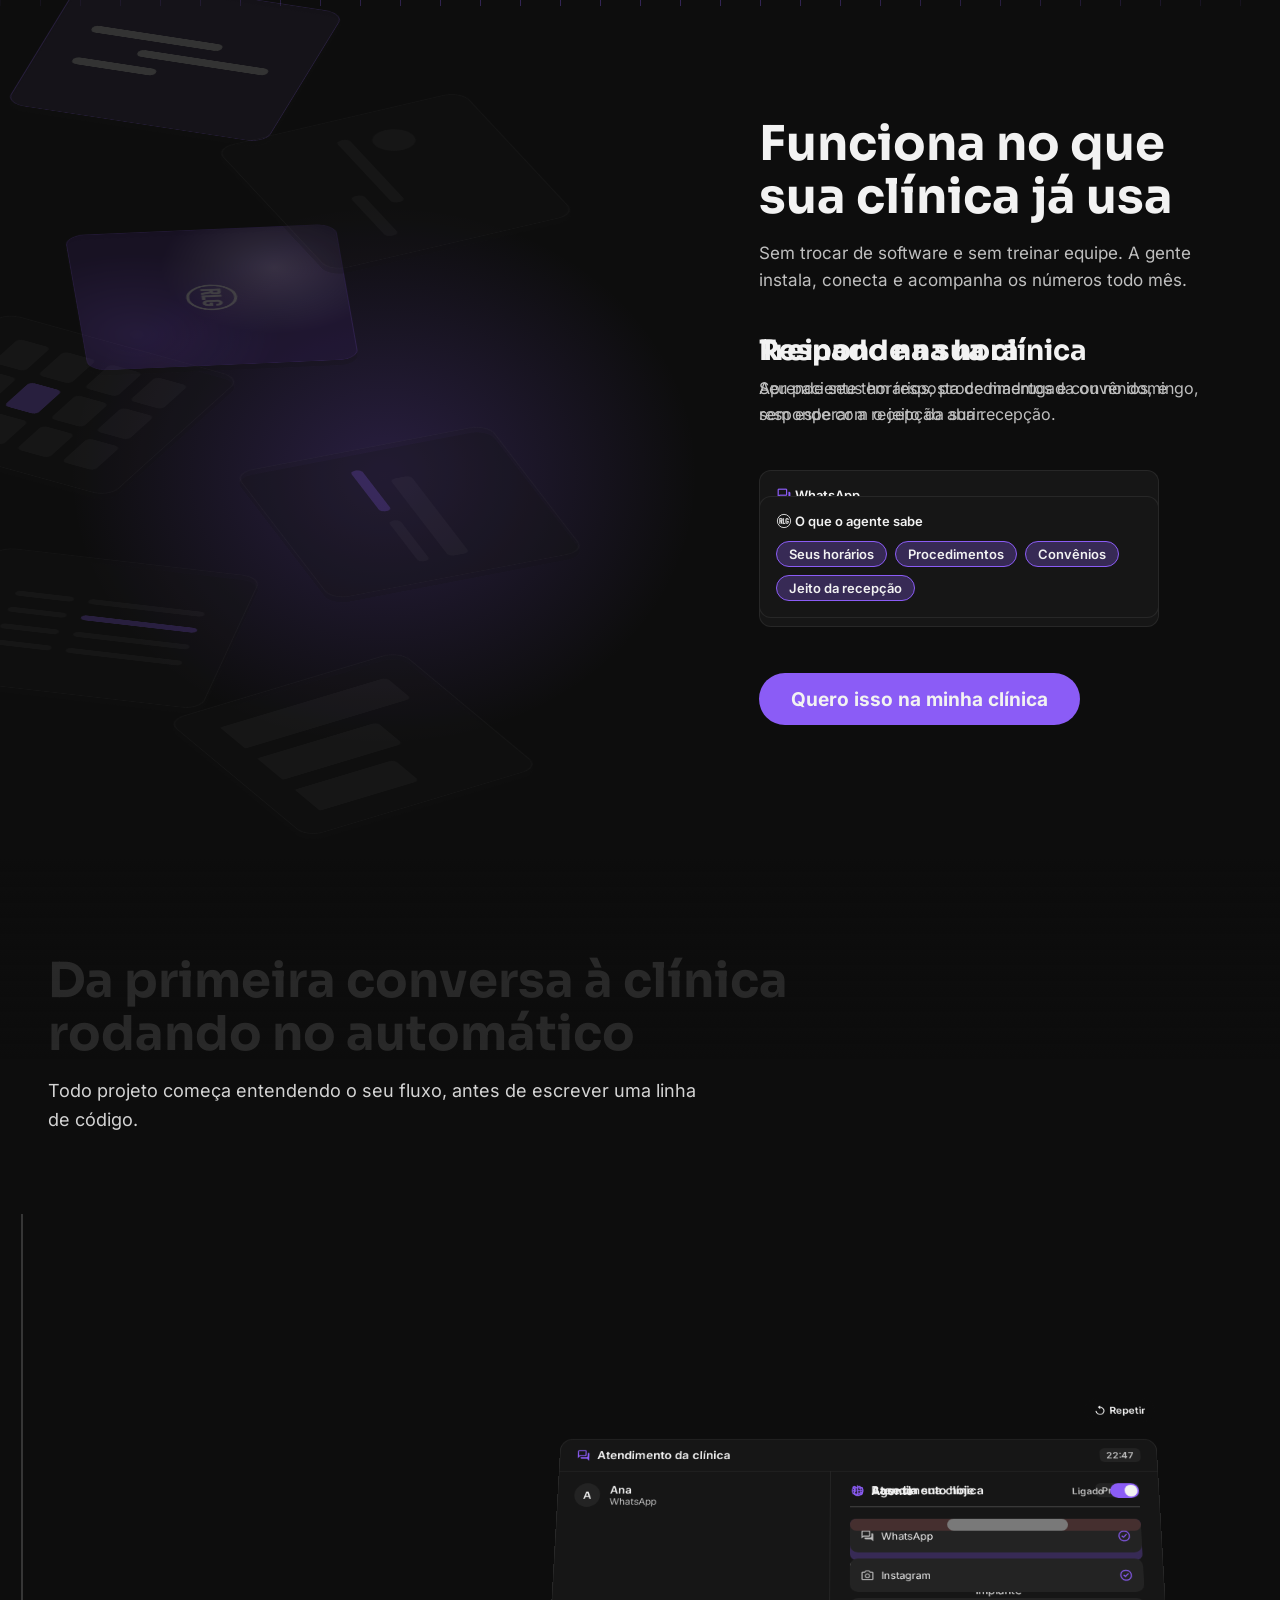
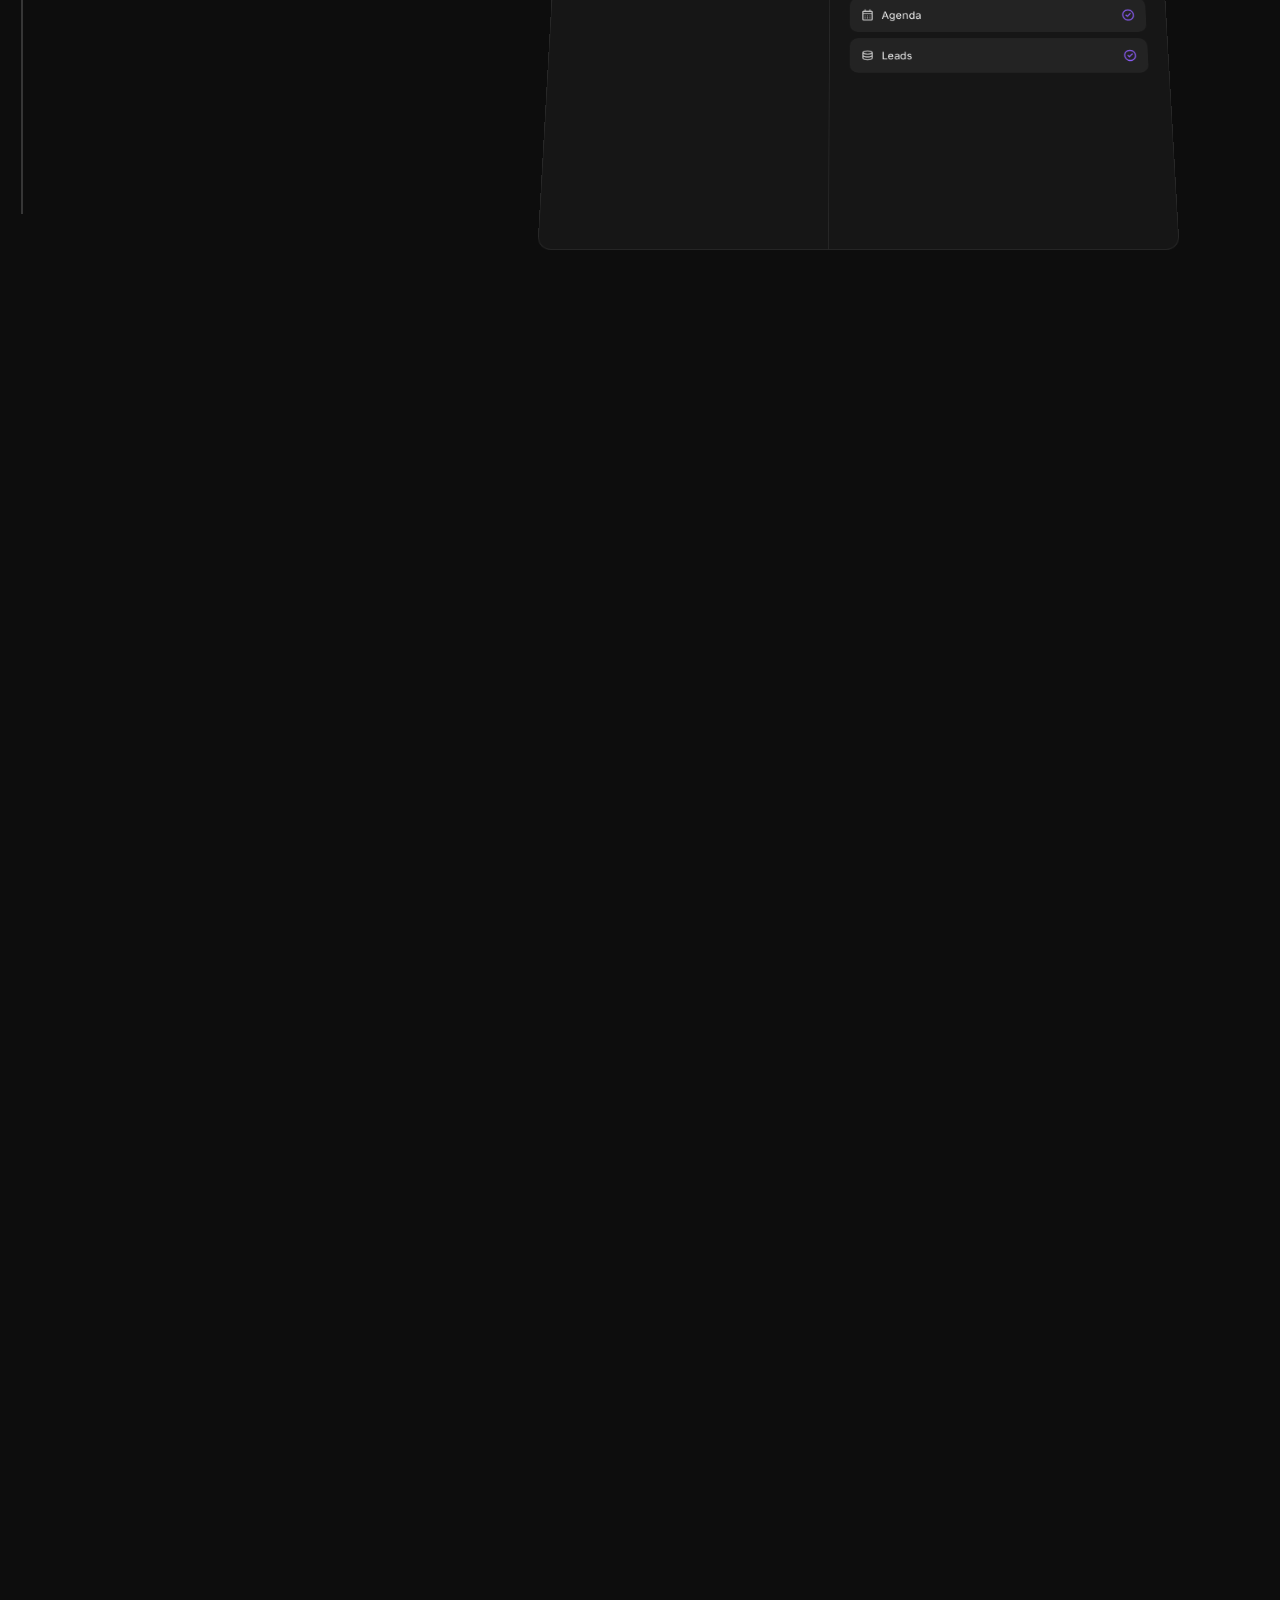
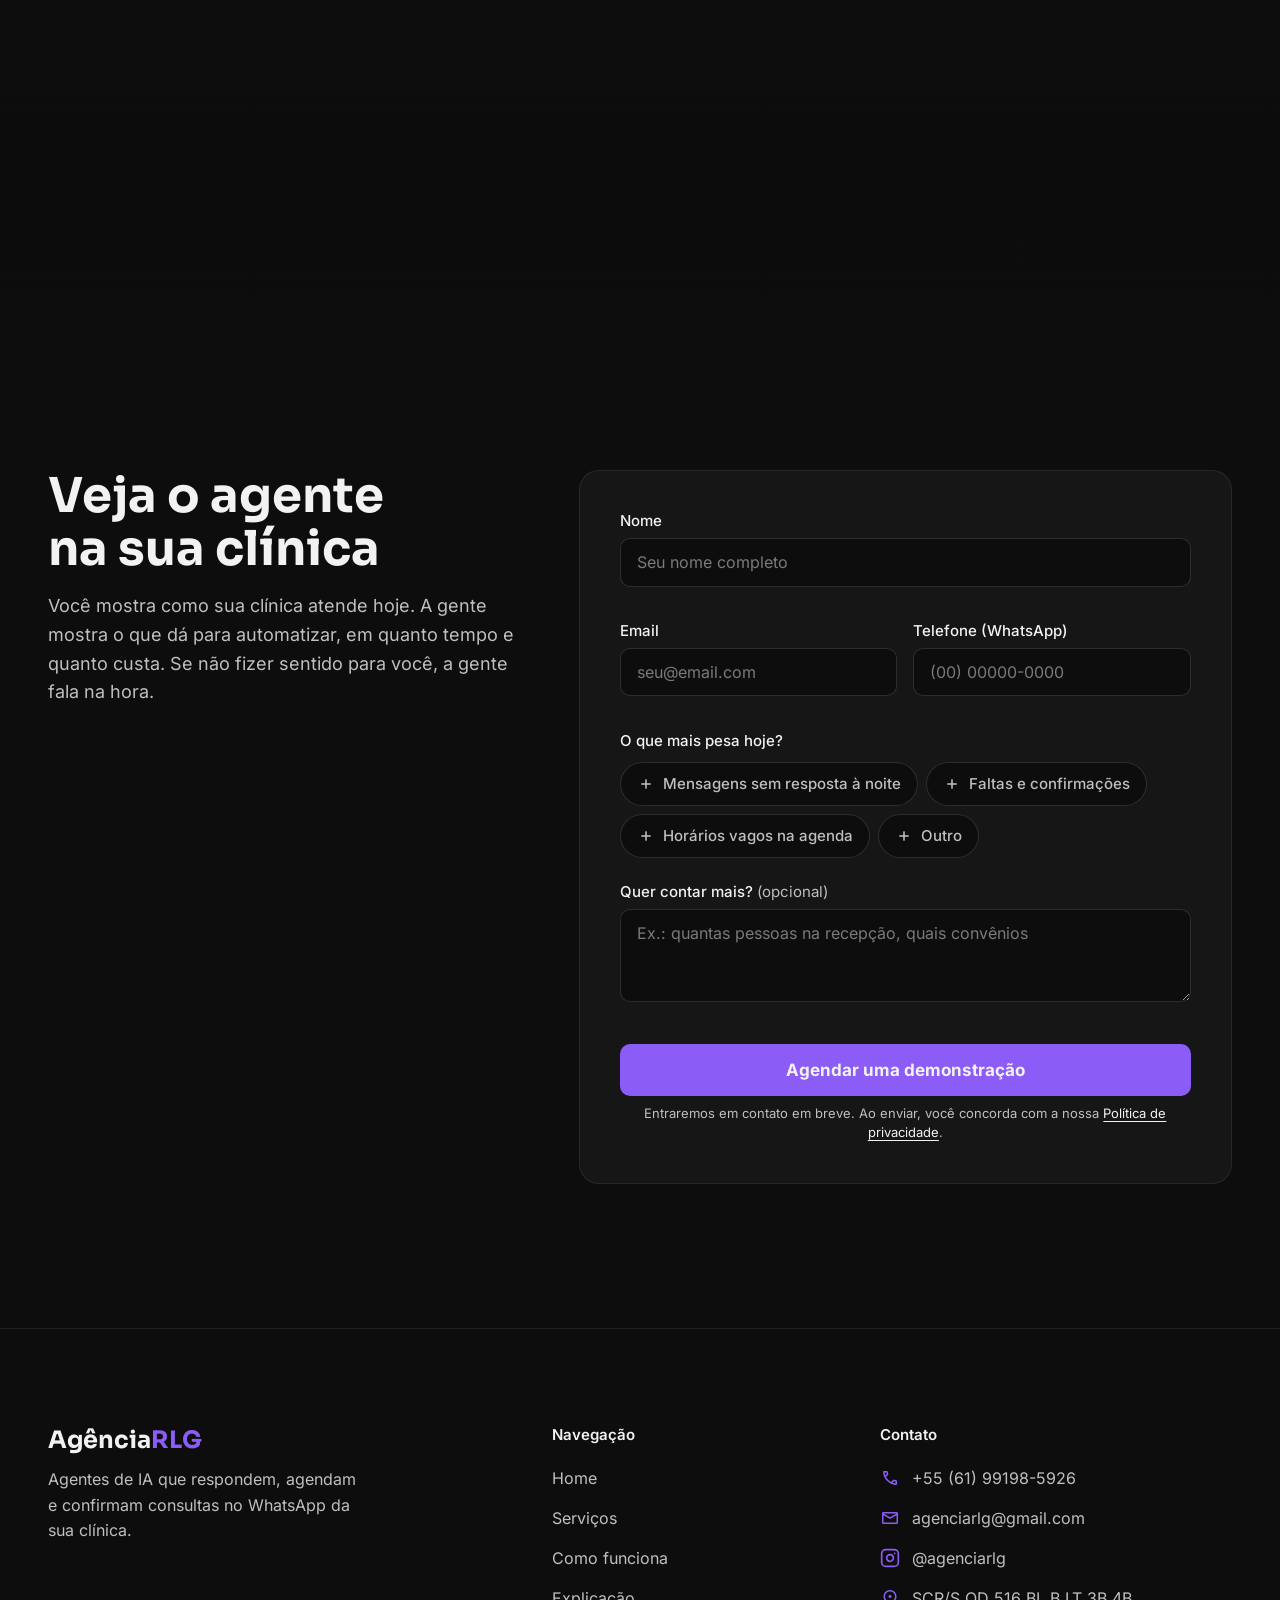
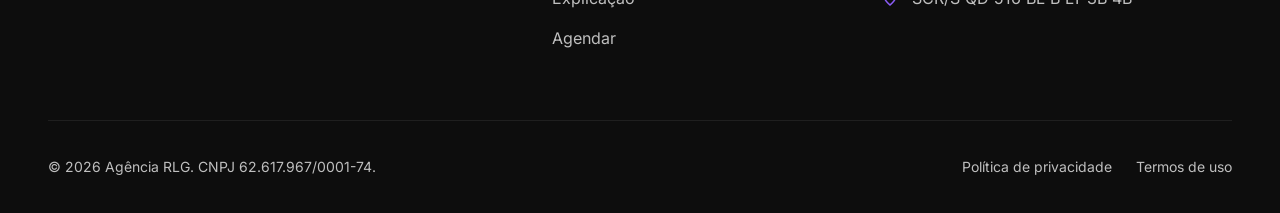
==== commit 555436a6: "fix: Como funciona sem pulos no tour, sem cortes no celular e com Continuar funcionando - Continuar " ====
--- a/index.html
+++ b/index.html
@@ -236,7 +236,7 @@
                 <div class="camadas">
                     <div class="camadas-palco">
                         <div class="pilha">
-                            <div class="pilha-abas" aria-label="Camadas da clínica">
+                            <div class="pilha-abas" role="group" aria-label="Camadas da clínica">
                                 <a href="#painel-whatsapp" id="aba-whatsapp" class="lamina lamina-canal" style="--i: 6">
                                     <span class="lamina-face face-whatsapp" aria-hidden="true">
                                         <i class="m-balao"></i><i class="m-balao m-direita"></i><i class="m-balao m-curto"></i>
@@ -284,7 +284,7 @@
 
                         <!-- Tour: a pilha percorre as lâminas sozinha enquanto está à vista.
                              Para ao passar o mouse, ao focar e de vez no primeiro clique. -->
-                        <button type="button" class="camadas-tour" aria-pressed="false" hidden>
+                        <button type="button" class="camadas-tour" data-estado="rodando" hidden>
                             <span class="tour-icone" aria-hidden="true"></span>
                             <span class="tour-texto">Pausar</span>
                         </button>
--- a/estilos/como-funciona.css
+++ b/estilos/como-funciona.css
@@ -64,7 +64,9 @@
 .camadas-palco {
     /* Medidas da pilha: lado da lâmina, vão entre lâminas,
        quanto a escolhida sai e sobe, largura dos rótulos */
-    --w: 156px;
+    /* Lado da lâmina: 156px, ou menos quando a tela não comporta
+       losango (1,414 W) + 12px + rótulos (celulares estreitos) */
+    --w: clamp(110px, calc((100vw - 44px - var(--rotulo)) / 1.414), 156px);
     --vao: 58px;
     --sai: 0px;
     --sobe: 6px;
@@ -79,12 +81,33 @@
 
     position: relative;
     /* Altura: losango da base (0,707 W) + 6 vãos projetados (0,866) + folga */
-    /* + 64px para o botão de pausar o tour */
-    height: calc(var(--w) * 0.707 + var(--vao) * 0.866 * 6 + 40px + 64px);
+    /* + o espaço do botão de pausar, só quando ele aparece */
+    height: calc(var(--w) * 0.707 + var(--vao) * 0.866 * 6 + 40px + var(--espaco-tour, 0px));
     width: calc(var(--w) * 1.414 + 12px + var(--rotulo));
     max-width: 100%;
     margin-inline: auto;
     font-family: var(--fonte-texto);
+}
+
+/* O botão do tour só existe com JS e sem "reduzir movimento" */
+.camadas-palco:has(> .camadas-tour:not([hidden])) {
+    --espaco-tour: 64px;
+}
+
+/* Celulares estreitos: rótulos mais curtos e sem ícone */
+@media (max-width: 374px) {
+    .camadas-palco {
+        --rotulo: 108px;
+    }
+
+    .lamina-rotulo {
+        padding-inline: 12px;
+    }
+
+    .lamina-rotulo .material-symbols-outlined,
+    .lamina-rotulo svg {
+        display: none;
+    }
 }
 
 /* Halo da lâmina do agente. Fica em 2D, atrás da pilha: brilho
@@ -460,7 +483,7 @@
     border-inline: 3px solid currentColor;
 }
 
-.camadas-tour[aria-pressed="true"] .tour-icone {
+.camadas-tour[data-estado="parado"] .tour-icone {
     width: 0;
     height: 0;
     border-block: 6px solid transparent;
@@ -484,6 +507,18 @@
 
 .painel[hidden] {
     display: none;
+}
+
+/* Com JS os painéis dividem a mesma célula: a caixa fica com a altura do
+   maior e nada abaixo dela pula quando o tour troca de painel. Os ocultos
+   continuam fora da leitura e do Tab (visibility: hidden). */
+.camadas[data-js] .painel {
+    grid-area: 1 / 1;
+}
+
+.camadas[data-js] .painel[hidden] {
+    display: grid;
+    visibility: hidden;
 }
 
 .camadas[data-js] .painel:not([hidden]) {
